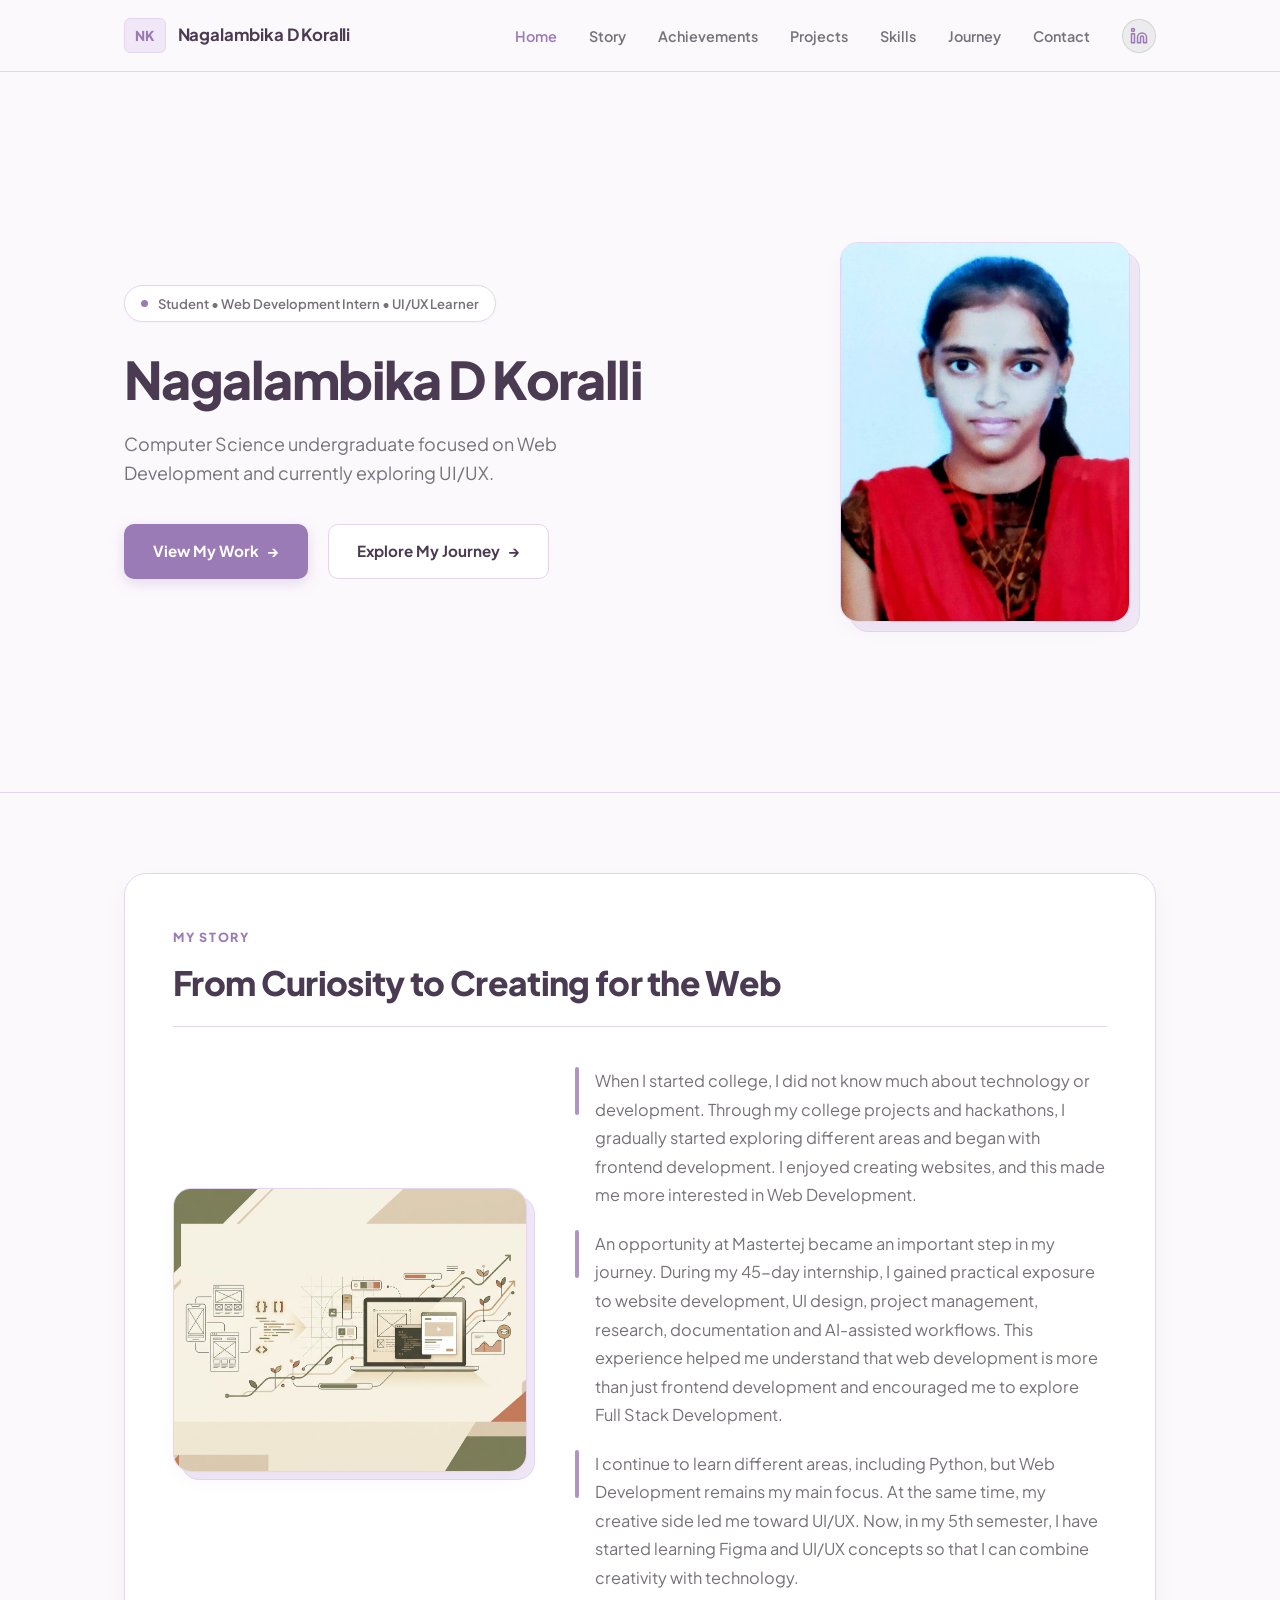
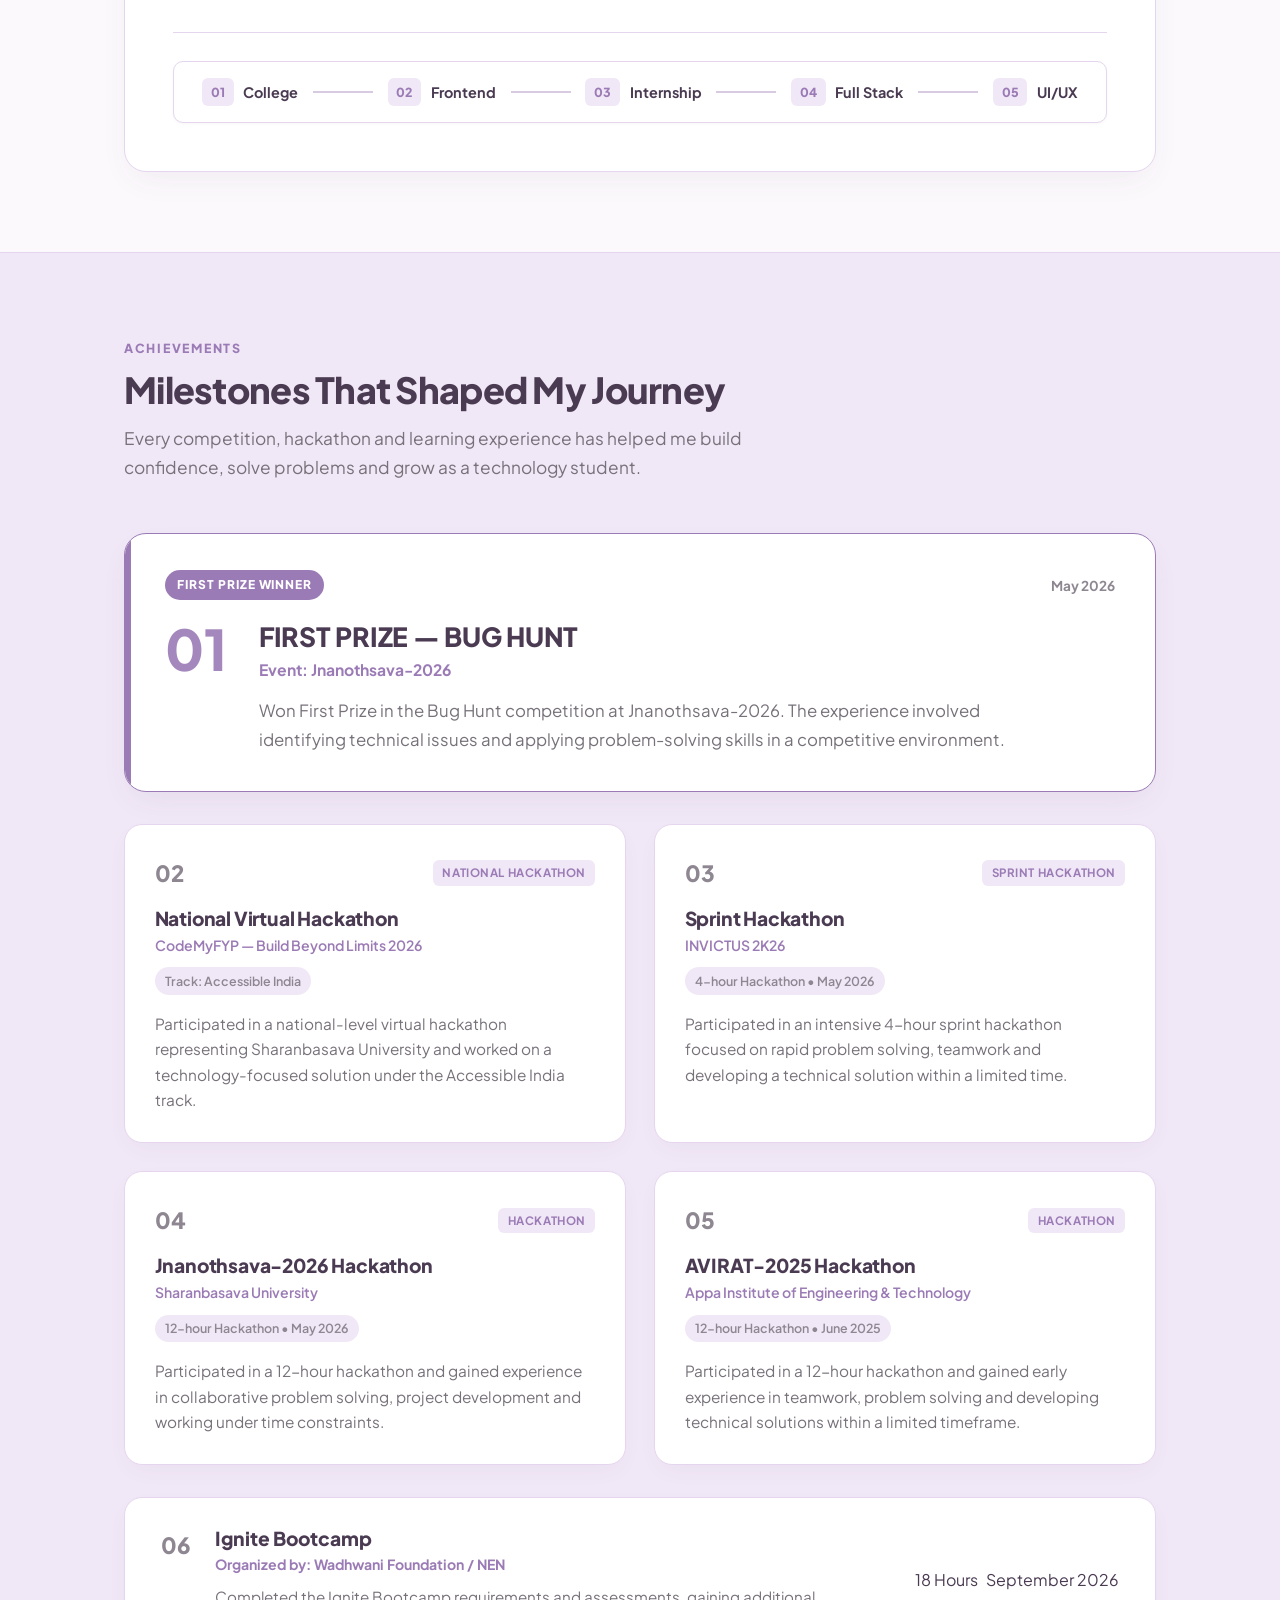
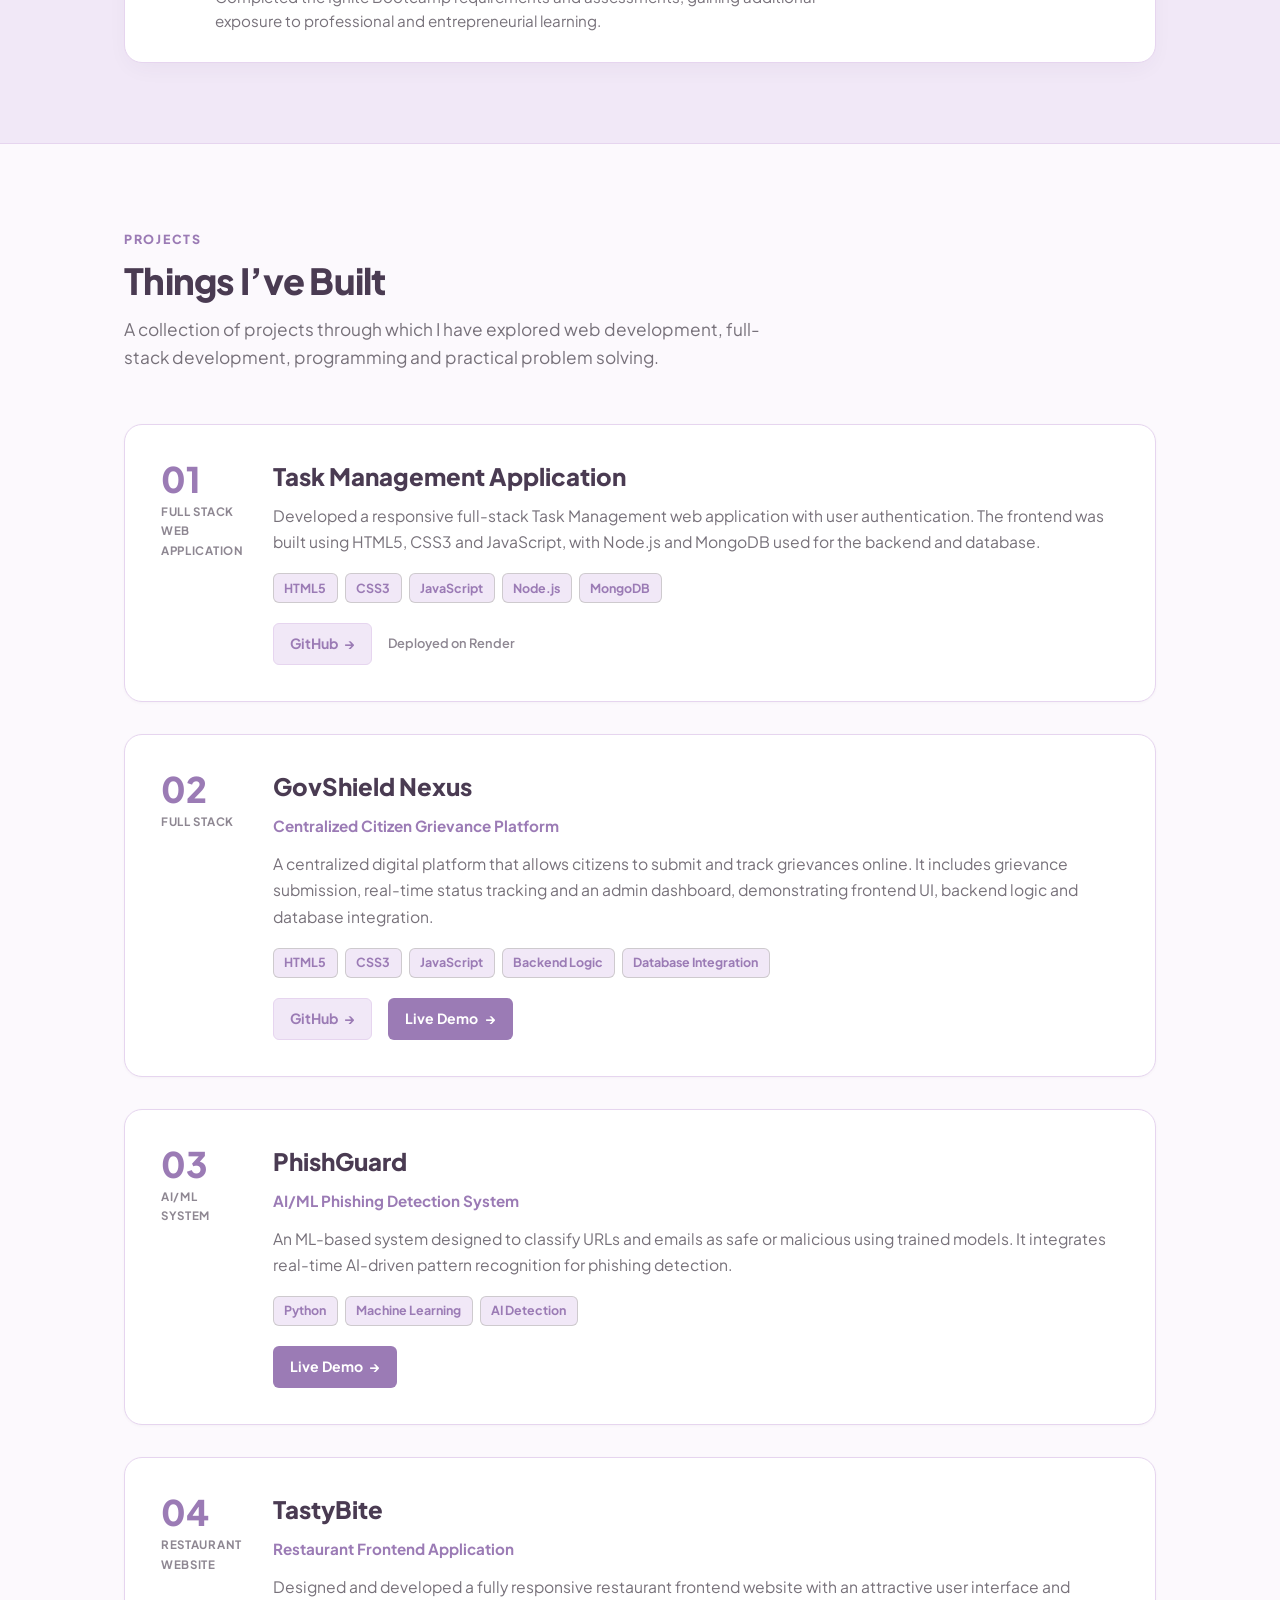
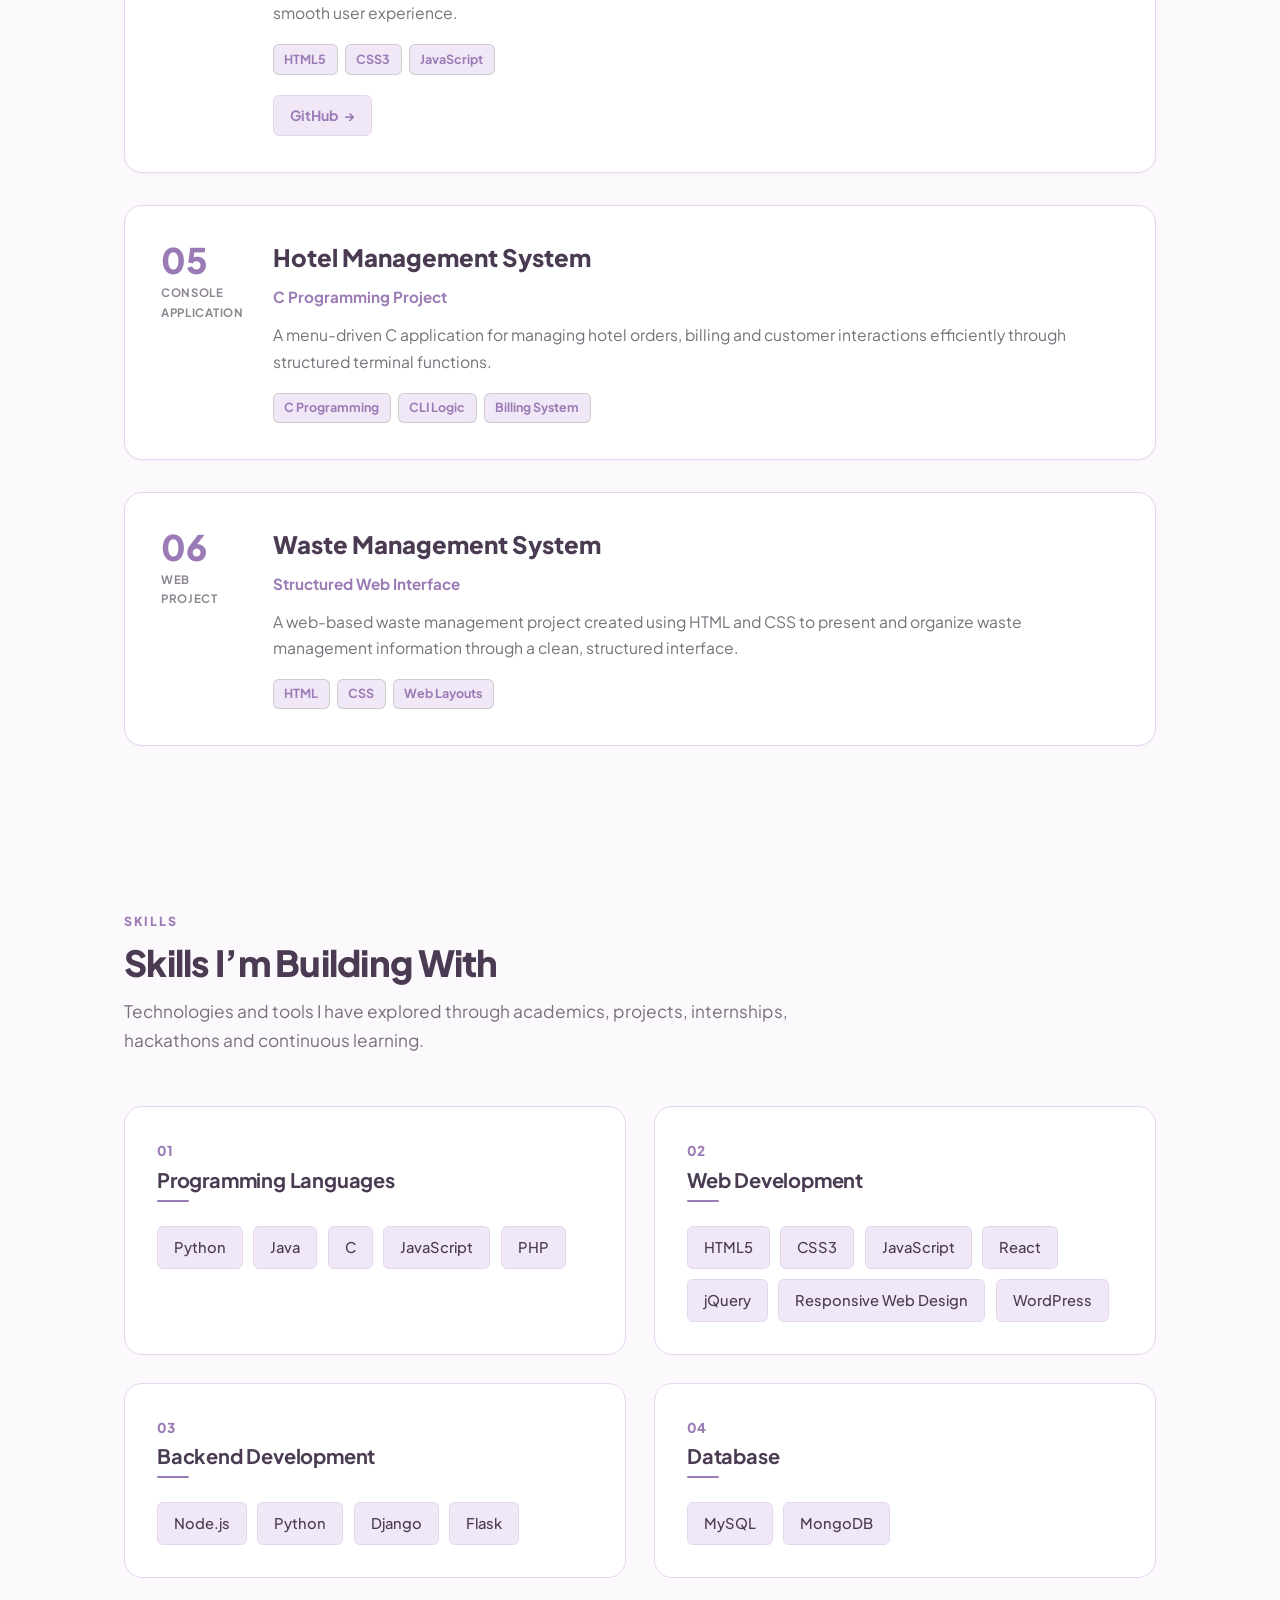
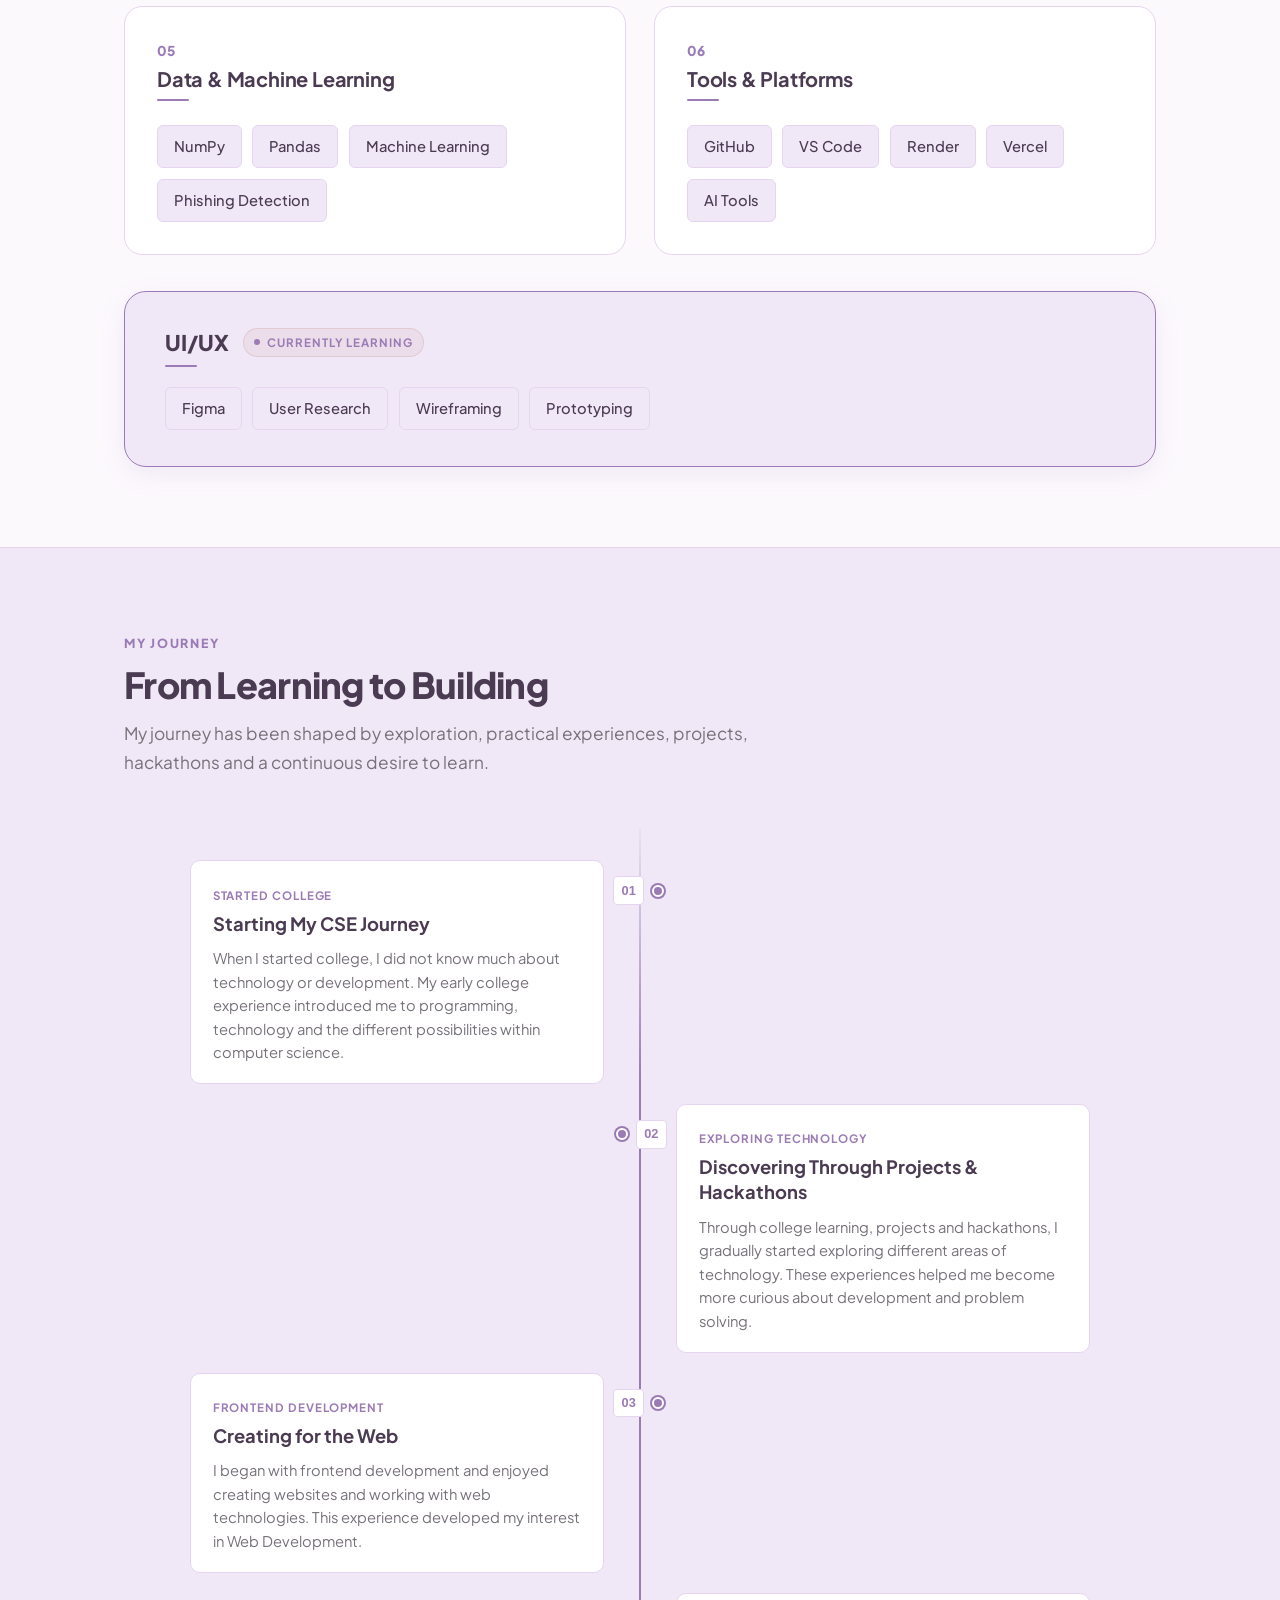
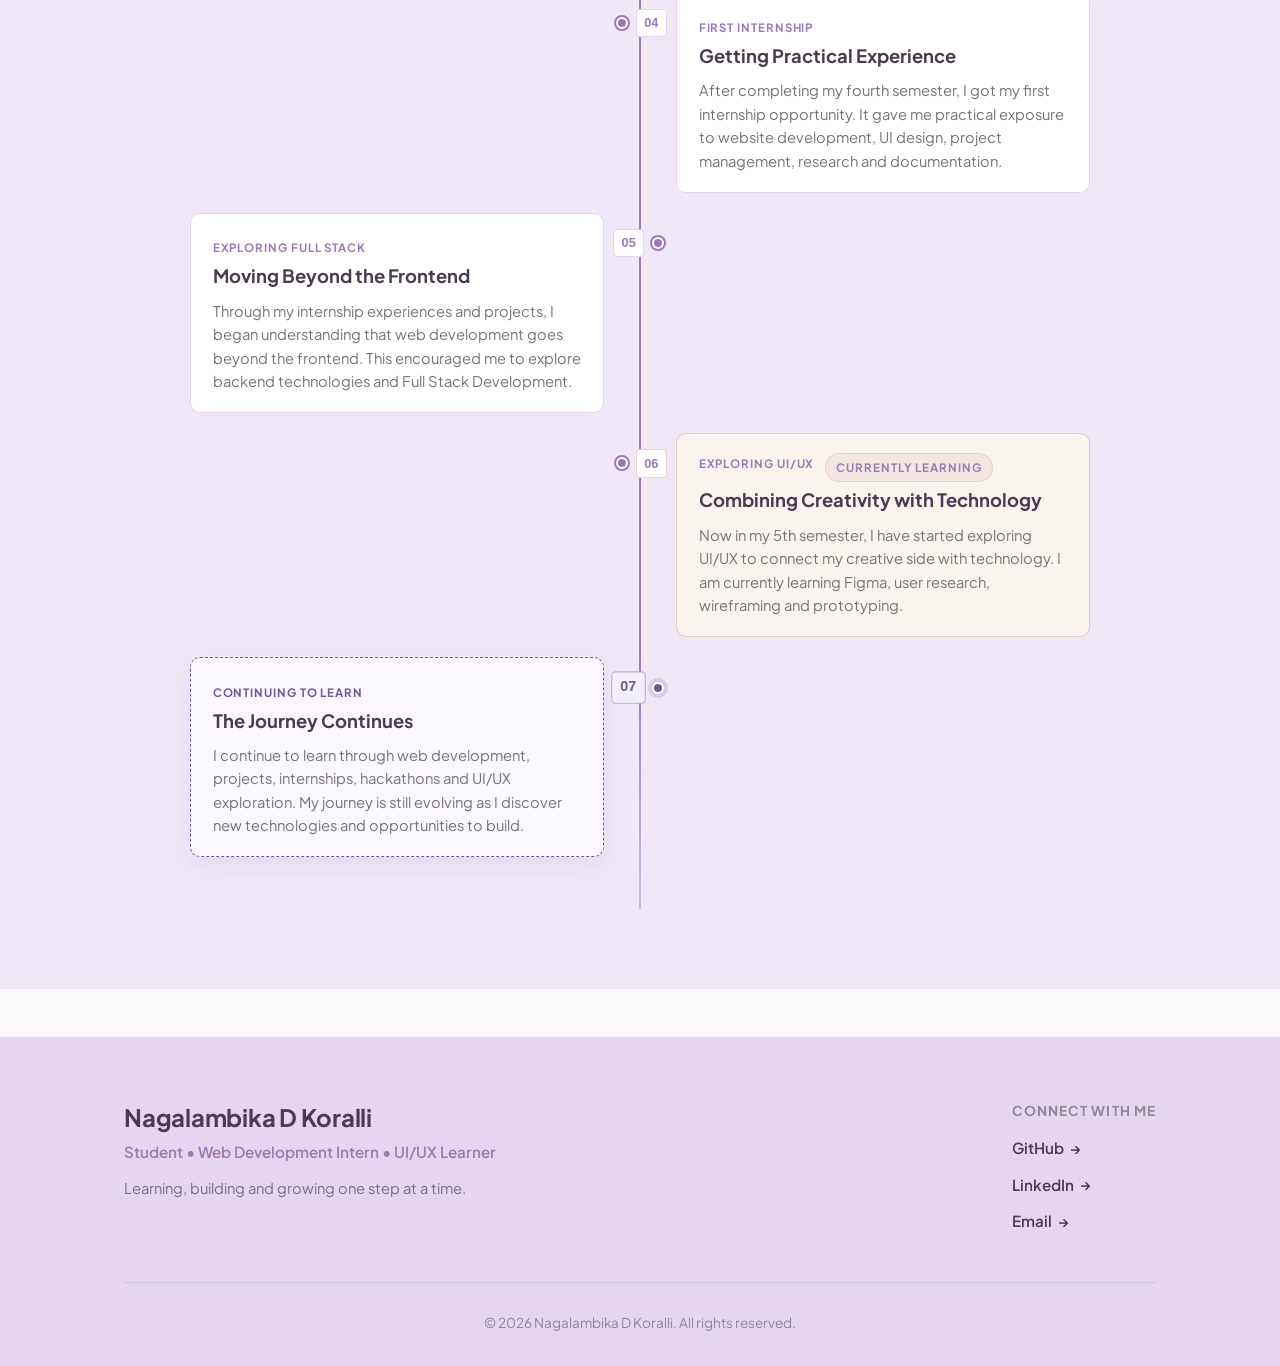
==== index.html @ f9904fb0 "Initial VEDA tribute page" ====
<!DOCTYPE html>
<html lang="en">
<head>
    <meta charset="UTF-8">
    <meta name="viewport" content="width=device-width, initial-scale=1.0">
    <meta name="description" content="Personal Tribute Page for Nagalambika D Koralli - VEDA Technology Web Development Internship Task 1.">
    <title>Tribute to Nagalambika D Koralli — VEDA Task 1</title>
    <!-- Google Fonts: Plus Jakarta Sans for clean modern typography -->
    <link rel="preconnect" href="https://fonts.googleapis.com">
    <link rel="preconnect" href="https://fonts.gstatic.com" crossorigin>
    <link href="https://fonts.googleapis.com/css2?family=Plus+Jakarta+Sans:wght@400;500;600;700;800&display=swap" rel="stylesheet">
    <link rel="stylesheet" href="styles.css">
</head>
<body>

    <!-- 1. HEADER & NAVIGATION -->
    <header class="navbar" id="top">
        <div class="container nav-container">
            <a href="#home" class="logo" aria-label="Home">
                <span class="logo-initials">NK</span>
                <span class="logo-name">Nagalambika D Koralli</span>
            </a>

            <button class="mobile-toggle" aria-label="Toggle Menu" id="menuToggle" aria-expanded="false">
                <span class="hamburger"></span>
            </button>

            <nav class="nav-menu" id="navMenu" aria-label="Main Navigation">
                <ul class="nav-list">
                    <li><a href="#home" class="nav-link active">Home</a></li>
                    <li><a href="#story" class="nav-link">Story</a></li>
                    <li><a href="#achievements" class="nav-link">Achievements</a></li>
                    <li><a href="#projects" class="nav-link">Projects</a></li>
                    <li><a href="#skills" class="nav-link">Skills</a></li>
                    <li><a href="#journey" class="nav-link">Journey</a></li>
                    <li><a href="#contact" class="nav-link">Contact</a></li>
                    <li class="nav-social-item">
                        <a href="https://www.linkedin.com/in/nagalambika-k-a283b039b/" target="_blank" rel="noopener noreferrer" class="nav-social-link" aria-label="LinkedIn Profile">
                            <svg class="linkedin-icon" width="18" height="18" viewBox="0 0 24 24" fill="none" stroke="currentColor" stroke-width="2" stroke-linecap="round" stroke-linejoin="round">
                                <path d="M16 8a6 6 0 0 1 6 6v7h-4v-7a2 2 0 0 0-2-2 2 2 0 0 0-2 2v7h-4v-7a6 6 0 0 1 6-6z"></path>
                                <rect x="2" y="9" width="4" height="12"></rect>
                                <circle cx="4" cy="4" r="2"></circle>
                            </svg>
                        </a>
                    </li>
                </ul>
            </nav>
        </div>
    </header>

    <main>
        <!-- 2. HOME / HERO SECTION -->
        <section id="home" class="hero-section">
            <div class="container hero-container">
                
                <!-- Left Side: Text Content -->
                <div class="hero-content">
                    <div class="profession-badge">
                        <span class="badge-dot"></span>
                        <span class="badge-text">Student • Web Development Intern • UI/UX Learner</span>
                    </div>

                    <h1 class="hero-name">Nagalambika D Koralli</h1>

                    <p class="hero-intro">
                        Computer Science undergraduate focused on Web Development and currently exploring UI/UX.
                    </p>

                    <div class="hero-cta-group">
                        <a href="#projects" class="btn btn-primary btn-green">
                            View My Work <span class="btn-arrow">→</span>
                        </a>
                        <a href="#story" class="btn btn-secondary">
                            Explore My Journey <span class="btn-arrow">→</span>
                        </a>
                    </div>
                </div>

                <!-- Right Side: Profile Photograph Presentation -->
                <figure class="hero-visual">
                    <div class="editorial-portrait-wrapper">
                        <div class="portrait-offset-card"></div>
                        <div class="portrait-container">
                            <img src="profile.jpg" alt="Nagalambika D Koralli Portrait" class="profile-img">
                        </div>
                    </div>
                </figure>

            </div>
        </section>

        <!-- 3. MY STORY SECTION (CONTAINED EDITORIAL PANEL COMPOSITION) -->
        <section id="story" class="story-section section-padding">
            <div class="container">
                <div class="story-panel-frame reveal-frame">
                    
                    <!-- Top Header -->
                    <header class="story-panel-header">
                        <span class="section-label">MY STORY</span>
                        <h2 class="story-main-heading">From Curiosity to Creating for the Web</h2>
                    </header>

                    <!-- Main Story Area -->
                    <div class="story-panel-body">
                        
                        <!-- Left Image Side (40%) -->
                        <figure class="story-illustration-column reveal-left">
                            <div class="illustration-decorative-offset"></div>
                            <div class="illustration-card-container">
                                <img src="story-illustration.jpg" alt="Conceptual illustration of tech growth and web development journey" class="story-panel-img">
                            </div>
                        </figure>

                        <!-- Right Story Text Side (60%) -->
                        <article class="story-text-column reveal-right">
                            
                            <!-- Paragraph 1 -->
                            <div class="story-paragraph-block paragraph-delay-1">
                                <div class="paragraph-accent-marker"></div>
                                <p class="story-paragraph">
                                    When I started college, I did not know much about technology or development. Through my college projects and hackathons, I gradually started exploring different areas and began with frontend development. I enjoyed creating websites, and this made me more interested in Web Development.
                                </p>
                            </div>

                            <!-- Paragraph 2 -->
                            <div class="story-paragraph-block paragraph-delay-2">
                                <div class="paragraph-accent-marker"></div>
                                <p class="story-paragraph">
                                    An opportunity at Mastertej became an important step in my journey. During my 45-day internship, I gained practical exposure to website development, UI design, project management, research, documentation and AI-assisted workflows. This experience helped me understand that web development is more than just frontend development and encouraged me to explore Full Stack Development.
                                </p>
                            </div>

                            <!-- Paragraph 3 -->
                            <div class="story-paragraph-block paragraph-delay-3">
                                <div class="paragraph-accent-marker"></div>
                                <p class="story-paragraph">
                                    I continue to learn different areas, including Python, but Web Development remains my main focus. At the same time, my creative side led me toward UI/UX. Now, in my 5th semester, I have started learning Figma and UI/UX concepts so that I can combine creativity with technology.
                                </p>
                            </div>

                        </article>
                    </div>

                    <!-- Bottom Journey Strip -->
                    <footer class="story-panel-footer reveal-strip">
                        <div class="journey-strip-container">
                            <div class="journey-step">
                                <span class="step-code">01</span>
                                <span class="step-title">College</span>
                            </div>
                            <span class="journey-connector"></span>
                            <div class="journey-step">
                                <span class="step-code">02</span>
                                <span class="step-title">Frontend</span>
                            </div>
                            <span class="journey-connector"></span>
                            <div class="journey-step">
                                <span class="step-code">03</span>
                                <span class="step-title">Internship</span>
                            </div>
                            <span class="journey-connector"></span>
                            <div class="journey-step">
                                <span class="step-code">04</span>
                                <span class="step-title">Full Stack</span>
                            </div>
                            <span class="journey-connector"></span>
                            <div class="journey-step">
                                <span class="step-code">05</span>
                                <span class="step-title">UI/UX</span>
                            </div>
                        </div>
                    </footer>

                </div>
            </div>
        </section>

        <!-- 4. ACHIEVEMENTS & EXPERIENCES SECTION (MIXED EDITORIAL SHOWCASE) -->
        <section id="achievements" class="achievements-section section-padding">
            <div class="container">
                <header class="section-header">
                    <span class="section-label">ACHIEVEMENTS</span>
                    <h2 class="section-title">Milestones That Shaped My Journey</h2>
                    <p class="section-intro">
                        Every competition, hackathon and learning experience has helped me build confidence, solve problems and grow as a technology student.
                    </p>
                </header>

                <div class="achievements-showcase-grid">
                    
                    <!-- 01. FEATURED ACHIEVEMENT (HERO CARD AT TOP) -->
                    <article class="featured-achievement-card reveal-achievement">
                        <div class="featured-badge-bar">
                            <span class="badge-terracotta">FIRST PRIZE WINNER</span>
                            <span class="featured-date">May 2026</span>
                        </div>
                        <div class="featured-body">
                            <span class="featured-number">01</span>
                            <div class="featured-info">
                                <h3 class="featured-title">FIRST PRIZE — BUG HUNT</h3>
                                <p class="featured-event">Event: Jnanothsava-2026</p>
                                <p class="featured-desc">
                                    Won First Prize in the Bug Hunt competition at Jnanothsava-2026. The experience involved identifying technical issues and applying problem-solving skills in a competitive environment.
                                </p>
                            </div>
                        </div>
                    </article>

                    <!-- TWO-COLUMN GRID FOR OTHER HACKATHONS & COMPETITIONS -->
                    <div class="achievements-sub-grid">
                        
                        <!-- 02. National Virtual Hackathon -->
                        <article class="sub-achievement-card reveal-left delay-1">
                            <div class="sub-card-header">
                                <span class="sub-number">02</span>
                                <span class="category-tag">National Hackathon</span>
                            </div>
                            <h4 class="sub-title">National Virtual Hackathon</h4>
                            <p class="sub-event">CodeMyFYP — Build Beyond Limits 2026</p>
                            <span class="sub-meta-pill">Track: Accessible India</span>
                            <p class="sub-desc">
                                Participated in a national-level virtual hackathon representing Sharanbasava University and worked on a technology-focused solution under the Accessible India track.
                            </p>
                        </article>

                        <!-- 03. Sprint Hackathon -->
                        <article class="sub-achievement-card reveal-right delay-2">
                            <div class="sub-card-header">
                                <span class="sub-number">03</span>
                                <span class="category-tag">Sprint Hackathon</span>
                            </div>
                            <h4 class="sub-title">Sprint Hackathon</h4>
                            <p class="sub-event">INVICTUS 2K26</p>
                            <span class="sub-meta-pill">4-hour Hackathon • May 2026</span>
                            <p class="sub-desc">
                                Participated in an intensive 4-hour sprint hackathon focused on rapid problem solving, teamwork and developing a technical solution within a limited time.
                            </p>
                        </article>

                        <!-- 04. Jnanothsava-2026 Hackathon -->
                        <article class="sub-achievement-card reveal-left delay-3">
                            <div class="sub-card-header">
                                <span class="sub-number">04</span>
                                <span class="category-tag">Hackathon</span>
                            </div>
                            <h4 class="sub-title">Jnanothsava-2026 Hackathon</h4>
                            <p class="sub-event">Sharanbasava University</p>
                            <span class="sub-meta-pill">12-hour Hackathon • May 2026</span>
                            <p class="sub-desc">
                                Participated in a 12-hour hackathon and gained experience in collaborative problem solving, project development and working under time constraints.
                            </p>
                        </article>

                        <!-- 05. AVIRAT-2025 Hackathon -->
                        <article class="sub-achievement-card reveal-right delay-4">
                            <div class="sub-card-header">
                                <span class="sub-number">05</span>
                                <span class="category-tag">Hackathon</span>
                            </div>
                            <h4 class="sub-title">AVIRAT-2025 Hackathon</h4>
                            <p class="sub-event">Appa Institute of Engineering & Technology</p>
                            <span class="sub-meta-pill">12-hour Hackathon • June 2025</span>
                            <p class="sub-desc">
                                Participated in a 12-hour hackathon and gained early experience in teamwork, problem solving and developing technical solutions within a limited timeframe.
                            </p>
                        </article>

                    </div>

                    <!-- 06. IGNITE BOOTCAMP (WIDE BOTTOM STRIP CARD) -->
                    <article class="wide-bootcamp-card reveal-achievement delay-5">
                        <div class="bootcamp-content">
                            <span class="sub-number">06</span>
                            <div class="bootcamp-text">
                                <h4 class="bootcamp-title">Ignite Bootcamp</h4>
                                <p class="bootcamp-org">Organized by: Wadhwani Foundation / NEN</p>
                                <p class="bootcamp-desc">
                                    Completed the Ignite Bootcamp requirements and assessments, gaining additional exposure to professional and entrepreneurial learning.
                                </p>
                            </div>
                        </div>
                        <div class="bootcamp-meta">
                            <span class="meta-tag green-tag">18 Hours</span>
                            <span class="meta-tag">September 2026</span>
                        </div>
                    </article>

                </div>

            </div>
        </section>

        <!-- 5. PROJECTS SECTION (INTERACTIVE EDITORIAL CASE-STUDY SHOWCASE) -->
        <section id="projects" class="projects-section section-padding">
            <div class="container">
                <header class="section-header">
                    <span class="section-label">PROJECTS</span>
                    <h2 class="section-title">Things I’ve Built</h2>
                    <p class="section-intro">
                        A collection of projects through which I have explored web development, full-stack development, programming and practical problem solving.
                    </p>
                </header>

                <div class="projects-alternating-layout">
                    
                    <!-- PROJECT 01: TASK MANAGEMENT APPLICATION (LEFT) -->
                    <article class="project-alt-row project-left reveal-left">
                        <div class="project-alt-meta">
                            <span class="project-alt-num">01</span>
                            <span class="project-alt-type">Full Stack Web Application</span>
                        </div>
                        <div class="project-alt-content">
                            <h3 class="project-alt-title">Task Management Application</h3>
                            <p class="project-alt-desc">
                                Developed a responsive full-stack Task Management web application with user authentication. The frontend was built using HTML5, CSS3 and JavaScript, with Node.js and MongoDB used for the backend and database.
                            </p>
                            <div class="project-alt-tech">
                                <span class="tech-pill">HTML5</span>
                                <span class="tech-pill">CSS3</span>
                                <span class="tech-pill">JavaScript</span>
                                <span class="tech-pill">Node.js</span>
                                <span class="tech-pill">MongoDB</span>
                            </div>
                            <div class="project-alt-links">
                                <a href="https://github.com/dharmarayank946/IssueFlow" target="_blank" rel="noopener noreferrer" class="btn-link-action">
                                    GitHub <span class="link-arrow">→</span>
                                </a>
                                <span class="deployment-badge">Deployed on Render</span>
                            </div>
                        </div>
                    </article>

                    <!-- PROJECT 02: GOVSHIELD NEXUS (RIGHT) -->
                    <article class="project-alt-row project-right reveal-right delay-1">
                        <div class="project-alt-meta">
                            <span class="project-alt-num">02</span>
                            <span class="project-alt-type">Full Stack</span>
                        </div>
                        <div class="project-alt-content">
                            <h3 class="project-alt-title">GovShield Nexus</h3>
                            <p class="project-alt-sub">Centralized Citizen Grievance Platform</p>
                            <p class="project-alt-desc">
                                A centralized digital platform that allows citizens to submit and track grievances online. It includes grievance submission, real-time status tracking and an admin dashboard, demonstrating frontend UI, backend logic and database integration.
                            </p>
                            <div class="project-alt-tech">
                                <span class="tech-pill">HTML5</span>
                                <span class="tech-pill">CSS3</span>
                                <span class="tech-pill">JavaScript</span>
                                <span class="tech-pill">Backend Logic</span>
                                <span class="tech-pill">Database Integration</span>
                            </div>
                            <div class="project-alt-links">
                                <a href="https://github.com/dharmarayank946/IssueFlow" target="_blank" rel="noopener noreferrer" class="btn-link-action">
                                    GitHub <span class="link-arrow">→</span>
                                </a>
                                <a href="https://gov-sahayak-seven.vercel.app" target="_blank" rel="noopener noreferrer" class="btn-link-action btn-link-live">
                                    Live Demo <span class="link-arrow">→</span>
                                </a>
                            </div>
                        </div>
                    </article>

                    <!-- PROJECT 03: PHISHGUARD (LEFT) -->
                    <article class="project-alt-row project-left reveal-left delay-2">
                        <div class="project-alt-meta">
                            <span class="project-alt-num">03</span>
                            <span class="project-alt-type">AI/ML System</span>
                        </div>
                        <div class="project-alt-content">
                            <h3 class="project-alt-title">PhishGuard</h3>
                            <p class="project-alt-sub">AI/ML Phishing Detection System</p>
                            <p class="project-alt-desc">
                                An ML-based system designed to classify URLs and emails as safe or malicious using trained models. It integrates real-time AI-driven pattern recognition for phishing detection.
                            </p>
                            <div class="project-alt-tech">
                                <span class="tech-pill">Python</span>
                                <span class="tech-pill">Machine Learning</span>
                                <span class="tech-pill">AI Detection</span>
                            </div>
                            <div class="project-alt-links">
                                <a href="https://phish-guard-brown.vercel.app" target="_blank" rel="noopener noreferrer" class="btn-link-action btn-link-live">
                                    Live Demo <span class="link-arrow">→</span>
                                </a>
                            </div>
                        </div>
                    </article>

                    <!-- PROJECT 04: TASTYBITE (RIGHT) -->
                    <article class="project-alt-row project-right reveal-right delay-3">
                        <div class="project-alt-meta">
                            <span class="project-alt-num">04</span>
                            <span class="project-alt-type">Restaurant Website</span>
                        </div>
                        <div class="project-alt-content">
                            <h3 class="project-alt-title">TastyBite</h3>
                            <p class="project-alt-sub">Restaurant Frontend Application</p>
                            <p class="project-alt-desc">
                                Designed and developed a fully responsive restaurant frontend website with an attractive user interface and smooth user experience.
                            </p>
                            <div class="project-alt-tech">
                                <span class="tech-pill">HTML5</span>
                                <span class="tech-pill">CSS3</span>
                                <span class="tech-pill">JavaScript</span>
                            </div>
                            <div class="project-alt-links">
                                <a href="https://github.com/dharmarayank946/JDP-Restaurant" target="_blank" rel="noopener noreferrer" class="btn-link-action">
                                    GitHub <span class="link-arrow">→</span>
                                </a>
                            </div>
                        </div>
                    </article>

                    <!-- PROJECT 05: HOTEL MANAGEMENT SYSTEM (LEFT) -->
                    <article class="project-alt-row project-left reveal-left delay-4">
                        <div class="project-alt-meta">
                            <span class="project-alt-num">05</span>
                            <span class="project-alt-type">Console Application</span>
                        </div>
                        <div class="project-alt-content">
                            <h3 class="project-alt-title">Hotel Management System</h3>
                            <p class="project-alt-sub">C Programming Project</p>
                            <p class="project-alt-desc">
                                A menu-driven C application for managing hotel orders, billing and customer interactions efficiently through structured terminal functions.
                            </p>
                            <div class="project-alt-tech">
                                <span class="tech-pill">C Programming</span>
                                <span class="tech-pill">CLI Logic</span>
                                <span class="tech-pill">Billing System</span>
                            </div>
                        </div>
                    </article>

                    <!-- PROJECT 06: WASTE MANAGEMENT SYSTEM (RIGHT) -->
                    <article class="project-alt-row project-right reveal-right delay-5">
                        <div class="project-alt-meta">
                            <span class="project-alt-num">06</span>
                            <span class="project-alt-type">Web Project</span>
                        </div>
                        <div class="project-alt-content">
                            <h3 class="project-alt-title">Waste Management System</h3>
                            <p class="project-alt-sub">Structured Web Interface</p>
                            <p class="project-alt-desc">
                                A web-based waste management project created using HTML and CSS to present and organize waste management information through a clean, structured interface.
                            </p>
                            <div class="project-alt-tech">
                                <span class="tech-pill">HTML</span>
                                <span class="tech-pill">CSS</span>
                                <span class="tech-pill">Web Layouts</span>
                            </div>
                        </div>
                    </article>

                </div>

            </div>
        </section>

        <!-- 6. SKILLS SECTION (EDITORIAL ASYMMETRIC COMPOSITION) -->
        <section id="skills" class="skills-section section-padding">
            <div class="container">
                <header class="section-header">
                    <span class="section-label">SKILLS</span>
                    <h2 class="section-title">Skills I’m Building With</h2>
                    <p class="section-intro">
                        Technologies and tools I have explored through academics, projects, internships, hackathons and continuous learning.
                    </p>
                </header>

                <div class="skills-editorial-composition">
                    
                    <!-- SKILLS ALTERNATING GRID FOR 01-06 -->
                    <div class="skills-alt-grid">
                        
                        <!-- 01. PROGRAMMING LANGUAGES (LEFT) -->
                        <article class="skill-alt-card skill-left reveal-left">
                            <div class="group-header">
                                <span class="skill-group-num">01</span>
                                <h3 class="group-title">Programming Languages</h3>
                                <div class="group-divider"></div>
                            </div>
                            <div class="skills-interactive-list">
                                <span class="skill-item-tag">Python</span>
                                <span class="skill-item-tag">Java</span>
                                <span class="skill-item-tag">C</span>
                                <span class="skill-item-tag">JavaScript</span>
                                <span class="skill-item-tag">PHP</span>
                            </div>
                        </article>

                        <!-- 02. WEB DEVELOPMENT (RIGHT) -->
                        <article class="skill-alt-card skill-right reveal-right delay-1">
                            <div class="group-header">
                                <span class="skill-group-num">02</span>
                                <h3 class="group-title">Web Development</h3>
                                <div class="group-divider"></div>
                            </div>
                            <div class="skills-interactive-list">
                                <span class="skill-item-tag">HTML5</span>
                                <span class="skill-item-tag">CSS3</span>
                                <span class="skill-item-tag">JavaScript</span>
                                <span class="skill-item-tag">React</span>
                                <span class="skill-item-tag">jQuery</span>
                                <span class="skill-item-tag">Responsive Web Design</span>
                                <span class="skill-item-tag">WordPress</span>
                            </div>
                        </article>

                        <!-- 03. BACKEND DEVELOPMENT (LEFT) -->
                        <article class="skill-alt-card skill-left reveal-left delay-2">
                            <div class="group-header">
                                <span class="skill-group-num">03</span>
                                <h3 class="group-title">Backend Development</h3>
                                <div class="group-divider"></div>
                            </div>
                            <div class="skills-interactive-list">
                                <span class="skill-item-tag">Node.js</span>
                                <span class="skill-item-tag">Python</span>
                                <span class="skill-item-tag">Django</span>
                                <span class="skill-item-tag">Flask</span>
                            </div>
                        </article>

                        <!-- 04. DATABASE (RIGHT) -->
                        <article class="skill-alt-card skill-right reveal-right delay-3">
                            <div class="group-header">
                                <span class="skill-group-num">04</span>
                                <h3 class="group-title">Database</h3>
                                <div class="group-divider"></div>
                            </div>
                            <div class="skills-interactive-list">
                                <span class="skill-item-tag">MySQL</span>
                                <span class="skill-item-tag">MongoDB</span>
                            </div>
                        </article>

                        <!-- 05. DATA & MACHINE LEARNING (LEFT) -->
                        <article class="skill-alt-card skill-left reveal-left delay-4">
                            <div class="group-header">
                                <span class="skill-group-num">05</span>
                                <h3 class="group-title">Data & Machine Learning</h3>
                                <div class="group-divider"></div>
                            </div>
                            <div class="skills-interactive-list">
                                <span class="skill-item-tag">NumPy</span>
                                <span class="skill-item-tag">Pandas</span>
                                <span class="skill-item-tag">Machine Learning</span>
                                <span class="skill-item-tag">Phishing Detection</span>
                            </div>
                        </article>

                        <!-- 06. TOOLS & PLATFORMS (RIGHT) -->
                        <article class="skill-alt-card skill-right reveal-right delay-5">
                            <div class="group-header">
                                <span class="skill-group-num">06</span>
                                <h3 class="group-title">Tools & Platforms</h3>
                                <div class="group-divider"></div>
                            </div>
                            <div class="skills-interactive-list">
                                <span class="skill-item-tag">GitHub</span>
                                <span class="skill-item-tag">VS Code</span>
                                <span class="skill-item-tag">Render</span>
                                <span class="skill-item-tag">Vercel</span>
                                <span class="skill-item-tag">AI Tools</span>
                            </div>
                        </article>

                    </div>

                    <!-- 07. UI/UX — CURRENTLY LEARNING (DISTINCT FULL-WIDTH RECTANGULAR HIGHLIGHT SECTION) -->
                    <article class="uiux-learning-section reveal-frame delay-5">
                        <div class="uiux-header-row">
                            <div class="title-learning-badge-wrap">
                                <h3 class="uiux-section-title">UI/UX</h3>
                                <span class="currently-learning-badge">
                                    <span class="badge-pulse-dot"></span>
                                    CURRENTLY LEARNING
                                </span>
                            </div>
                            <div class="group-divider terracotta-divider"></div>
                        </div>
                        <div class="skills-interactive-list uiux-pills-wrap">
                            <span class="skill-item-tag terracotta-pill">Figma</span>
                            <span class="skill-item-tag terracotta-pill">User Research</span>
                            <span class="skill-item-tag terracotta-pill">Wireframing</span>
                            <span class="skill-item-tag terracotta-pill">Prototyping</span>
                        </div>
                    </article>

                </div>

            </div>
        </section>

        <!-- 7. MY JOURNEY SECTION (STORYTELLING TIMELINE) -->
        <section id="journey" class="journey-section section-padding">
            <div class="container">
                <header class="section-header">
                    <span class="section-label">MY JOURNEY</span>
                    <h2 class="section-title">From Learning to Building</h2>
                    <p class="section-intro">
                        My journey has been shaped by exploration, practical experiences, projects, hackathons and a continuous desire to learn.
                    </p>
                </header>

                <div class="journey-timeline-wrapper">
                    <!-- Central connecting vertical line -->
                    <div class="timeline-central-line"></div>

                    <!-- 01 — STARTED COLLEGE -->
                    <div class="timeline-node reveal-achievement">
                        <div class="node-marker">
                            <span class="node-number">01</span>
                            <div class="node-dot"></div>
                        </div>
                        <article class="timeline-content-card">
                            <span class="stage-label">STARTED COLLEGE</span>
                            <h3 class="stage-title">Starting My CSE Journey</h3>
                            <p class="stage-description">
                                When I started college, I did not know much about technology or development. My early college experience introduced me to programming, technology and the different possibilities within computer science.
                            </p>
                        </article>
                    </div>

                    <!-- 02 — EXPLORING TECHNOLOGY -->
                    <div class="timeline-node node-right reveal-achievement delay-1">
                        <div class="node-marker">
                            <span class="node-number">02</span>
                            <div class="node-dot"></div>
                        </div>
                        <article class="timeline-content-card">
                            <span class="stage-label">EXPLORING TECHNOLOGY</span>
                            <h3 class="stage-title">Discovering Through Projects & Hackathons</h3>
                            <p class="stage-description">
                                Through college learning, projects and hackathons, I gradually started exploring different areas of technology. These experiences helped me become more curious about development and problem solving.
                            </p>
                        </article>
                    </div>

                    <!-- 03 — FRONTEND DEVELOPMENT -->
                    <div class="timeline-node reveal-achievement delay-2">
                        <div class="node-marker">
                            <span class="node-number">03</span>
                            <div class="node-dot"></div>
                        </div>
                        <article class="timeline-content-card">
                            <span class="stage-label">FRONTEND DEVELOPMENT</span>
                            <h3 class="stage-title">Creating for the Web</h3>
                            <p class="stage-description">
                                I began with frontend development and enjoyed creating websites and working with web technologies. This experience developed my interest in Web Development.
                            </p>
                        </article>
                    </div>

                    <!-- 04 — FIRST INTERNSHIP -->
                    <div class="timeline-node node-right reveal-achievement delay-3">
                        <div class="node-marker">
                            <span class="node-number">04</span>
                            <div class="node-dot"></div>
                        </div>
                        <article class="timeline-content-card">
                            <span class="stage-label">FIRST INTERNSHIP</span>
                            <h3 class="stage-title">Getting Practical Experience</h3>
                            <p class="stage-description">
                                After completing my fourth semester, I got my first internship opportunity. It gave me practical exposure to website development, UI design, project management, research and documentation.
                            </p>
                        </article>
                    </div>

                    <!-- 05 — EXPLORING FULL STACK -->
                    <div class="timeline-node reveal-achievement delay-4">
                        <div class="node-marker">
                            <span class="node-number">05</span>
                            <div class="node-dot"></div>
                        </div>
                        <article class="timeline-content-card">
                            <span class="stage-label">EXPLORING FULL STACK</span>
                            <h3 class="stage-title">Moving Beyond the Frontend</h3>
                            <p class="stage-description">
                                Through my internship experiences and projects, I began understanding that web development goes beyond the frontend. This encouraged me to explore backend technologies and Full Stack Development.
                            </p>
                        </article>
                    </div>

                    <!-- 06 — EXPLORING UI/UX -->
                    <div class="timeline-node node-right learning-node reveal-achievement delay-5">
                        <div class="node-marker">
                            <span class="node-number terracotta-text">06</span>
                            <div class="node-dot terracotta-dot"></div>
                        </div>
                        <article class="timeline-content-card terracotta-highlight-card">
                            <div class="label-badge-group">
                                <span class="stage-label terracotta-label">EXPLORING UI/UX</span>
                                <span class="currently-learning-badge">CURRENTLY LEARNING</span>
                            </div>
                            <h3 class="stage-title">Combining Creativity with Technology</h3>
                            <p class="stage-description">
                                Now in my 5th semester, I have started exploring UI/UX to connect my creative side with technology. I am currently learning Figma, user research, wireframing and prototyping.
                            </p>
                        </article>
                    </div>

                    <!-- 07 — CONTINUING TO LEARN -->
                    <div class="timeline-node reveal-achievement delay-5">
                        <div class="node-marker">
                            <span class="node-number">07</span>
                            <div class="node-dot pulse-dot"></div>
                        </div>
                        <article class="timeline-content-card final-stage-card">
                            <span class="stage-label">CONTINUING TO LEARN</span>
                            <h3 class="stage-title">The Journey Continues</h3>
                            <p class="stage-description">
                                I continue to learn through web development, projects, internships, hackathons and UI/UX exploration. My journey is still evolving as I discover new technologies and opportunities to build.
                            </p>
                        </article>
                    </div>

                </div>

            </div>
        </section>
    </main>

    <!-- WEBSITE FOOTER & CONTACT -->
    <footer class="site-footer" id="contact">
        <div class="container footer-container">
            <div class="footer-top">
                <div class="footer-brand">
                    <h3 class="footer-name">Nagalambika D Koralli</h3>
                    <p class="footer-role">Student • Web Development Intern • UI/UX Learner</p>
                    <p class="footer-closing">Learning, building and growing one step at a time.</p>
                </div>
                <div class="footer-links-group">
                    <h4 class="footer-links-heading">Connect With Me</h4>
                    <div class="footer-social-links">
                        <a href="https://github.com/dharmarayank946" target="_blank" rel="noopener noreferrer" class="footer-social-link">
                            GitHub <span class="link-arrow">→</span>
                        </a>
                        <a href="https://www.linkedin.com/in/nagalambika-k-a283b039b/" target="_blank" rel="noopener noreferrer" class="footer-social-link">
                            LinkedIn <span class="link-arrow">→</span>
                        </a>
                        <a href="mailto:dharmarayank@gmail.com" class="footer-social-link">
                            Email <span class="link-arrow">→</span>
                        </a>
                    </div>
                </div>
            </div>
            <div class="footer-bottom">
                <p class="footer-copyright">© 2026 Nagalambika D Koralli. All rights reserved.</p>
            </div>
        </div>
    </footer>

    <script src="script.js"></script>
</body>
</html>
---- styles.css ----
/* ==========================================
   Nagalambika D Koralli — VEDA Task 1 Tribute Page
   Design Theme: Warm Ivory + Olive + Charcoal + Terracotta
   - Background: #F7F3EA (Warm Ivory)
   - Main Text: #252525 (Deep Charcoal)
   - Primary Accent: #657153 (Muted Olive Green)
   - Secondary BG: #EFE9DD (Soft Beige)
   - Secondary Accent: #B56F55 (Muted Terracotta)
   - Soft Border: #D8D1C4
   - Card Surface: #FFFFFF
   ========================================== */

:root {
    /* Palette Variables: Soft Lavender Editorial Theme */
    --bg-main: #FCF9FD;           /* Main Background: Light Lavender Off-White */
    --bg-surface: #FFFFFF;        /* Surface White */
    --bg-subtle: #F1E8F7;         /* Light Lavender Secondary Background */
    --bg-accent: #E6D5EF;         /* Soft Lilac Accent Background */
    --bg-glass: rgba(252, 249, 253, 0.96);

    --text-primary: #4A3B52;      /* Deep Plum Main Headings & Primary Text */
    --text-secondary: #77717A;    /* Soft Gray Body Text */
    --text-muted: #8E8792;        /* Muted Text */

    --accent-olive: #9B7BB5;      /* Primary Accent: Muted Purple */
    --accent-olive-hover: #4A3B52;/* Hover Accent: Deep Plum */
    --accent-olive-light: #F1E8F7;/* Light Lavender Highlight */

    --accent-terracotta: #9B7BB5; /* Secondary Accent: Muted Purple */
    --border-color: #E6D5EF;      /* Soft Lilac Neutral Border */
    --border-focus: #9B7BB5;

    /* Subtle Lavender Shadows & Radii */
    --shadow-sm: 0 1px 3px rgba(74, 59, 82, 0.04);
    --shadow-card: 0 8px 24px -6px rgba(74, 59, 82, 0.06);
    --shadow-panel: 0 12px 32px -8px rgba(74, 59, 82, 0.08);
    --shadow-btn: 0 4px 14px rgba(155, 123, 181, 0.25);

    --radius-sm: 6px;
    --radius-md: 10px;
    --radius-lg: 18px;
    --radius-xl: 22px;
    --radius-full: 9999px;

    /* Clean Modern Sans-Serif Typography */
    --font-heading: 'Plus Jakarta Sans', -apple-system, sans-serif;
    --font-body: 'Plus Jakarta Sans', -apple-system, sans-serif;

    --container-max-width: 1080px;
    --nav-height: 72px;

    /* Subtle Transitions */
    --transition-fast: 0.2s cubic-bezier(0.16, 1, 0.3, 1);
    --transition-normal: 0.35s cubic-bezier(0.16, 1, 0.3, 1);
}

/* Reset & Globals */
*, *::before, *::after {
    box-sizing: border-box;
    margin: 0;
    padding: 0;
}

html {
    scroll-behavior: smooth;
    font-size: 16px;
}

body {
    background-color: var(--bg-main);
    color: var(--text-primary);
    font-family: var(--font-body);
    line-height: 1.7;
    -webkit-font-smoothing: antialiased;
}

h1, h2, h3, h4, h5, h6 {
    font-family: var(--font-heading);
    color: var(--text-primary);
    line-height: 1.25;
}

a {
    color: inherit;
    text-decoration: none;
}

ul {
    list-style: none;
}

/* Layout Container */
.container {
    width: 100%;
    max-width: var(--container-max-width);
    margin-left: auto;
    margin-right: auto;
    padding-left: 1.5rem;
    padding-right: 1.5rem;
}

.section-padding {
    padding-top: 5rem;
    padding-bottom: 5rem;
}

/* Section Header Component */
.section-header {
    margin-bottom: 3.25rem;
}

.section-label {
    display: inline-block;
    font-family: var(--font-heading);
    font-size: 0.78rem;
    font-weight: 800;
    letter-spacing: 0.14em;
    text-transform: uppercase;
    color: var(--accent-olive);
    margin-bottom: 0.5rem;
}

.section-title {
    font-size: 2.25rem;
    font-weight: 800;
    letter-spacing: -0.02em;
    color: var(--text-primary);
    margin-bottom: 0.75rem;
}

.section-intro {
    font-size: 1.08rem;
    color: var(--text-secondary);
    max-width: 680px;
    line-height: 1.65;
}

/* ==========================================
   1. NAVIGATION BAR
   ========================================== */
.navbar {
    position: sticky;
    top: 0;
    z-index: 1000;
    height: var(--nav-height);
    background-color: var(--bg-glass);
    backdrop-filter: blur(12px);
    -webkit-backdrop-filter: blur(12px);
    border-bottom: 1px solid var(--border-color);
}

.nav-container {
    display: flex;
    align-items: center;
    justify-content: space-between;
    height: 100%;
}

.logo {
    display: flex;
    align-items: center;
    gap: 0.75rem;
}

.logo-initials {
    font-family: var(--font-heading);
    font-weight: 800;
    font-size: 0.85rem;
    color: var(--accent-olive);
    background-color: var(--bg-subtle);
    border: 1px solid var(--border-color);
    padding: 0.3rem 0.6rem;
    border-radius: var(--radius-sm);
    letter-spacing: 0.05em;
}

.logo-name {
    font-family: var(--font-heading);
    font-weight: 700;
    font-size: 1.05rem;
    color: var(--text-primary);
    letter-spacing: -0.01em;
}

.nav-menu {
    display: flex;
    align-items: center;
}

.nav-list {
    display: flex;
    align-items: center;
    gap: 2rem;
}

.nav-link {
    font-family: var(--font-heading);
    font-size: 0.9rem;
    font-weight: 600;
    color: var(--text-secondary);
    transition: color var(--transition-fast);
}

.nav-link:hover,
.nav-link.active {
    color: var(--accent-olive);
}

.nav-social-item {
    display: flex;
    align-items: center;
}

.nav-social-link {
    display: inline-flex;
    align-items: center;
    justify-content: center;
    width: 34px;
    height: 34px;
    border-radius: 50%;
    background-color: rgba(104, 121, 98, 0.1);
    color: var(--accent-olive);
    border: 1px solid rgba(104, 121, 98, 0.2);
    transition: background-color var(--transition-fast), color var(--transition-fast), transform var(--transition-fast);
}

.nav-social-link:hover {
    background-color: var(--accent-olive);
    color: #FFFFFF;
    transform: translateY(-2px);
}

/* Mobile Toggle Hamburger */
.mobile-toggle {
    display: none;
    background: transparent;
    border: none;
    cursor: pointer;
    padding: 0.5rem;
}

.hamburger {
    display: block;
    width: 22px;
    height: 2px;
    background-color: var(--text-primary);
    position: relative;
    transition: background-color var(--transition-fast);
}

.hamburger::before,
.hamburger::after {
    content: '';
    position: absolute;
    width: 22px;
    height: 2px;
    background-color: var(--text-primary);
    transition: transform var(--transition-fast);
}

.hamburger::before { top: -6px; }
.hamburger::after { top: 6px; }

/* ==========================================
   2. HERO / HOME SECTION
   ========================================== */
.hero-section {
    padding-top: 4.5rem;
    padding-bottom: 4.5rem;
    display: flex;
    align-items: center;
    min-height: calc(88vh - var(--nav-height));
}

.hero-container {
    display: grid;
    grid-template-columns: 1.3fr 0.7fr;
    gap: 3.5rem;
    align-items: center;
}

.profession-badge {
    display: inline-flex;
    align-items: center;
    gap: 0.6rem;
    background-color: var(--bg-surface);
    border: 1px solid var(--border-color);
    padding: 0.4rem 1rem;
    border-radius: var(--radius-full);
    font-family: var(--font-heading);
    font-size: 0.82rem;
    font-weight: 600;
    color: var(--text-secondary);
    margin-bottom: 1.75rem;
    box-shadow: var(--shadow-sm);
}

.badge-dot {
    width: 7px;
    height: 7px;
    background-color: var(--accent-olive);
    border-radius: 50%;
}

.hero-name {
    font-size: 3.25rem;
    font-weight: 800;
    letter-spacing: -0.03em;
    line-height: 1.12;
    color: var(--text-primary);
    margin-bottom: 1.25rem;
}

.hero-intro {
    font-size: 1.12rem;
    color: var(--text-secondary);
    line-height: 1.65;
    margin-bottom: 2.25rem;
    max-width: 520px;
}

.hero-cta-group {
    display: flex;
    align-items: center;
    gap: 1.25rem;
}

.btn {
    display: inline-flex;
    align-items: center;
    gap: 0.5rem;
    padding: 0.85rem 1.75rem;
    font-family: var(--font-heading);
    font-weight: 700;
    font-size: 0.95rem;
    border-radius: var(--radius-md);
    transition: all var(--transition-fast);
    cursor: pointer;
}

.btn-arrow {
    transition: transform var(--transition-fast);
}

.btn-green {
    background-color: var(--accent-olive);
    color: #FFFFFF;
    box-shadow: var(--shadow-btn);
    border: 1px solid transparent;
}

.btn-green:hover {
    background-color: var(--accent-olive-hover);
    transform: translateY(-2px);
    box-shadow: 0 6px 16px rgba(101, 113, 83, 0.3);
}

.btn-green:hover .btn-arrow {
    transform: translateX(4px);
}

.btn-secondary {
    background-color: var(--bg-surface);
    color: var(--text-primary);
    border: 1px solid var(--border-color);
}

.btn-secondary:hover {
    border-color: var(--accent-olive);
    color: var(--accent-olive);
    transform: translateY(-2px);
}

.btn-secondary:hover .btn-arrow {
    transform: translateX(4px);
}

.hero-visual {
    display: flex;
    justify-content: center;
}

.editorial-portrait-wrapper {
    position: relative;
    width: 290px;
}

.portrait-offset-card {
    position: absolute;
    top: 10px;
    left: 10px;
    right: -10px;
    bottom: -10px;
    background-color: var(--bg-subtle);
    border: 1px solid var(--border-color);
    border-radius: var(--radius-lg);
    z-index: 1;
}

.portrait-container {
    position: relative;
    z-index: 2;
    width: 100%;
    height: 380px;
    border-radius: var(--radius-lg);
    overflow: hidden;
    background-color: var(--bg-surface);
    border: 1px solid var(--border-color);
    box-shadow: var(--shadow-card);
}

.profile-img {
    width: 100%;
    height: 100%;
    object-fit: cover;
    object-position: center top;
    display: block;
}

/* ==========================================
   3. MY STORY SECTION
   ========================================== */
.story-section {
    border-top: 1px solid var(--border-color);
    background-color: var(--bg-main);
}

.story-panel-frame {
    background-color: #FFFFFF;
    border: 1px solid var(--border-color);
    border-radius: var(--radius-xl);
    padding: 3rem;
    box-shadow: var(--shadow-panel);
    display: flex;
    flex-direction: column;
    gap: 2.5rem;
}

.story-panel-header {
    border-bottom: 1px solid var(--border-color);
    padding-bottom: 1.5rem;
}

.story-main-heading {
    font-size: 2.1rem;
    font-weight: 800;
    letter-spacing: -0.02em;
    line-height: 1.2;
    color: var(--text-primary);
    margin-top: 0.35rem;
}

.story-panel-body {
    display: grid;
    grid-template-columns: 0.4fr 0.6fr;
    gap: 3rem;
    align-items: center;
}

.story-illustration-column {
    position: relative;
    width: 100%;
    display: flex;
    align-items: center;
}

.illustration-decorative-offset {
    position: absolute;
    top: 8px;
    left: 8px;
    right: -8px;
    bottom: -8px;
    background-color: #F1E8F7;
    border: 1px solid var(--border-color);
    border-radius: var(--radius-lg);
    z-index: 1;
}

.illustration-card-container {
    position: relative;
    z-index: 2;
    width: 100%;
    aspect-ratio: 4 / 3.2;
    border-radius: var(--radius-lg);
    overflow: hidden;
    background-color: var(--bg-surface);
    border: 1px solid var(--border-color);
    box-shadow: var(--shadow-card);
}

.story-panel-img {
    width: 100%;
    height: 100%;
    object-fit: cover;
    display: block;
}

.story-text-column {
    display: flex;
    flex-direction: column;
    gap: 1.25rem;
}

.story-paragraph-block {
    display: flex;
    align-items: flex-start;
    gap: 1rem;
}

.paragraph-accent-marker {
    width: 4px;
    height: 100%;
    min-height: 48px;
    background-color: var(--accent-olive);
    border-radius: var(--radius-full);
    flex-shrink: 0;
    opacity: 0.8;
}

.story-paragraph {
    font-size: 1.02rem;
    color: var(--text-secondary);
    line-height: 1.75;
}

.story-panel-footer {
    border-top: 1px solid var(--border-color);
    padding-top: 1.75rem;
}

.journey-strip-container {
    display: flex;
    align-items: center;
    justify-content: space-between;
    background-color: var(--bg-surface);
    border: 1px solid var(--border-color);
    border-radius: var(--radius-md);
    padding: 1rem 1.75rem;
    box-shadow: var(--shadow-sm);
}

.journey-step {
    display: flex;
    align-items: center;
    gap: 0.6rem;
}

.step-code {
    font-family: var(--font-heading);
    font-size: 0.78rem;
    font-weight: 800;
    color: var(--accent-terracotta);
    background-color: var(--bg-subtle);
    padding: 0.2rem 0.55rem;
    border-radius: var(--radius-sm);
}

.step-title {
    font-family: var(--font-heading);
    font-size: 0.9rem;
    font-weight: 700;
    color: var(--text-primary);
}

.journey-connector {
    height: 2px;
    flex-grow: 1;
    max-width: 60px;
    background-color: var(--accent-olive);
    opacity: 0.4;
}

/* ==========================================
   4. ACHIEVEMENTS SECTION
   ========================================== */
.achievements-section {
    border-top: 1px solid var(--border-color);
    background-color: #F1E8F7;
}

.achievements-showcase-grid {
    display: flex;
    flex-direction: column;
    gap: 2rem;
}

.featured-achievement-card {
    background-color: var(--bg-surface);
    border: 1.5px solid var(--accent-olive);
    border-radius: var(--radius-xl);
    padding: 2.25rem 2.5rem;
    box-shadow: var(--shadow-panel);
    transition: transform var(--transition-fast), box-shadow var(--transition-fast);
    position: relative;
    overflow: hidden;
}

.featured-achievement-card::before {
    content: '';
    position: absolute;
    top: 0;
    left: 0;
    width: 6px;
    height: 100%;
    background-color: var(--accent-terracotta);
}

.featured-achievement-card:hover {
    transform: translateY(-3px);
    box-shadow: 0 16px 36px -10px rgba(37, 37, 37, 0.12);
}

.featured-badge-bar {
    display: flex;
    align-items: center;
    justify-content: space-between;
    margin-bottom: 1.25rem;
}

.badge-terracotta {
    font-family: var(--font-heading);
    font-size: 0.75rem;
    font-weight: 800;
    letter-spacing: 0.08em;
    color: #FFFFFF;
    background-color: var(--accent-terracotta);
    padding: 0.3rem 0.75rem;
    border-radius: var(--radius-full);
}

.featured-date {
    font-family: var(--font-heading);
    font-size: 0.85rem;
    font-weight: 700;
    color: var(--text-muted);
}

.featured-body {
    display: flex;
    align-items: flex-start;
    gap: 2rem;
}

.featured-number {
    font-family: var(--font-heading);
    font-size: 3.5rem;
    font-weight: 800;
    color: var(--accent-terracotta);
    line-height: 1;
    opacity: 0.9;
    flex-shrink: 0;
}

.featured-info {
    flex-grow: 1;
}

.featured-title {
    font-size: 1.65rem;
    font-weight: 800;
    letter-spacing: -0.01em;
    color: var(--text-primary);
    margin-bottom: 0.25rem;
}

.featured-event {
    font-family: var(--font-heading);
    font-size: 0.98rem;
    font-weight: 700;
    color: var(--accent-olive);
    margin-bottom: 0.85rem;
}

.featured-desc {
    font-size: 1.05rem;
    color: var(--text-secondary);
    line-height: 1.7;
    max-width: 780px;
}

.achievements-sub-grid {
    display: grid;
    grid-template-columns: repeat(2, 1fr);
    gap: 1.75rem;
}

.sub-achievement-card {
    background-color: var(--bg-surface);
    border: 1px solid var(--border-color);
    border-radius: var(--radius-lg);
    padding: 1.85rem;
    box-shadow: var(--shadow-card);
    transition: transform var(--transition-fast), border-color var(--transition-fast);
    display: flex;
    flex-direction: column;
}

.sub-achievement-card:hover {
    transform: translateY(-3px);
    border-color: var(--accent-olive);
}

.sub-achievement-card:hover .sub-number {
    color: var(--accent-olive);
}

.sub-card-header {
    display: flex;
    align-items: center;
    justify-content: space-between;
    margin-bottom: 0.85rem;
}

.sub-number {
    font-family: var(--font-heading);
    font-size: 1.4rem;
    font-weight: 800;
    color: var(--text-muted);
    transition: color var(--transition-fast);
}

.category-tag {
    font-family: var(--font-heading);
    font-size: 0.72rem;
    font-weight: 700;
    text-transform: uppercase;
    letter-spacing: 0.05em;
    color: var(--accent-olive);
    background-color: var(--accent-olive-light);
    padding: 0.2rem 0.6rem;
    border-radius: var(--radius-sm);
}

.sub-title {
    font-size: 1.2rem;
    font-weight: 800;
    letter-spacing: -0.01em;
    color: var(--text-primary);
    margin-bottom: 0.25rem;
}

.sub-event {
    font-family: var(--font-heading);
    font-size: 0.88rem;
    font-weight: 600;
    color: var(--accent-olive);
    margin-bottom: 0.6rem;
}

.sub-meta-pill {
    display: inline-block;
    font-family: var(--font-heading);
    font-size: 0.78rem;
    font-weight: 600;
    color: var(--text-muted);
    background-color: var(--bg-subtle);
    padding: 0.2rem 0.65rem;
    border-radius: var(--radius-full);
    margin-bottom: 1rem;
    width: fit-content;
}

.sub-desc {
    font-size: 0.96rem;
    color: var(--text-secondary);
    line-height: 1.65;
    flex-grow: 1;
}

.wide-bootcamp-card {
    background-color: var(--bg-surface);
    border: 1px solid var(--border-color);
    border-radius: var(--radius-lg);
    padding: 1.75rem 2.25rem;
    box-shadow: var(--shadow-card);
    display: flex;
    align-items: center;
    justify-content: space-between;
    gap: 2rem;
    transition: transform var(--transition-fast), border-color var(--transition-fast);
}

.wide-bootcamp-card:hover {
    transform: translateY(-2px);
    border-color: var(--accent-olive);
}

.bootcamp-content {
    display: flex;
    align-items: flex-start;
    gap: 1.5rem;
    flex-grow: 1;
}

.bootcamp-title {
    font-size: 1.2rem;
    font-weight: 800;
    color: var(--text-primary);
    margin-bottom: 0.2rem;
}

.bootcamp-org {
    font-family: var(--font-heading);
    font-size: 0.88rem;
    font-weight: 700;
    color: var(--accent-olive);
    margin-bottom: 0.5rem;
}

.bootcamp-desc {
    font-size: 0.95rem;
    color: var(--text-secondary);
    line-height: 1.6;
    max-width: 680px;
}

.bootcamp-meta {
    display: flex;
    gap: 0.5rem;
    flex-shrink: 0;
}

/* ==========================================
   5. PROJECTS SECTION (STORYTELLING CASE STUDY & STAGGERED GRID)
   ========================================== */
.projects-section {
    border-top: 1px solid var(--border-color);
    background-color: var(--bg-main);
}

.projects-editorial-container,
.projects-alternating-layout {
    display: flex;
    flex-direction: column;
    gap: 2rem;
}

.project-alt-row {
    display: grid;
    grid-template-columns: 80px 1fr;
    gap: 2rem;
    padding: 2.25rem;
    background-color: var(--bg-surface);
    border: 1px solid var(--border-color);
    border-radius: var(--radius-lg);
    box-shadow: var(--shadow-sm);
    transition: transform 0.3s cubic-bezier(0.16, 1, 0.3, 1),
                border-color 0.3s ease,
                box-shadow 0.3s ease;
}

.project-alt-row:hover {
    transform: translateY(-4px);
    border-color: var(--accent-olive);
    box-shadow: 0 10px 24px rgba(155, 123, 181, 0.1);
}

.project-alt-row:hover .project-alt-title {
    color: var(--accent-olive);
    transform: translateX(4px);
}

.project-alt-meta {
    display: flex;
    flex-direction: column;
    align-items: flex-start;
    gap: 0.35rem;
}

.project-alt-num {
    font-family: var(--font-heading);
    font-size: 2.2rem;
    font-weight: 800;
    color: var(--accent-olive);
    line-height: 1;
}

.project-alt-type {
    font-size: 0.72rem;
    font-weight: 700;
    letter-spacing: 0.06em;
    color: var(--text-muted);
    text-transform: uppercase;
}

.project-alt-content {
    display: flex;
    flex-direction: column;
    gap: 0.75rem;
}

.project-alt-title {
    font-size: 1.5rem;
    font-weight: 800;
    color: var(--text-primary);
    transition: color 0.25s ease, transform 0.25s ease;
}

.project-alt-sub {
    font-size: 0.95rem;
    font-weight: 700;
    color: var(--accent-olive);
}

.project-alt-desc {
    font-size: 0.98rem;
    color: var(--text-secondary);
    line-height: 1.68;
    margin: 0;
}

.project-alt-tech {
    display: flex;
    flex-wrap: wrap;
    gap: 0.45rem;
    margin-top: 0.35rem;
}

.project-alt-links {
    display: flex;
    align-items: center;
    gap: 1rem;
    margin-top: 0.5rem;
}

.case-study-left {
    display: flex;
    flex-direction: column;
}

.case-study-meta-top {
    display: flex;
    align-items: center;
    gap: 1rem;
    margin-bottom: 0.75rem;
}

.case-number {
    font-family: var(--font-heading);
    font-size: 1.8rem;
    font-weight: 800;
    color: var(--accent-terracotta);
    line-height: 1;
}

.case-type-badge {
    font-family: var(--font-heading);
    font-size: 0.75rem;
    font-weight: 700;
    text-transform: uppercase;
    letter-spacing: 0.06em;
    color: var(--accent-olive);
    background-color: var(--accent-olive-light);
    padding: 0.25rem 0.7rem;
    border-radius: var(--radius-sm);
}

.case-title {
    font-size: 1.75rem;
    font-weight: 800;
    letter-spacing: -0.01em;
    color: var(--text-primary);
    margin-bottom: 0.25rem;
}

.case-subtitle {
    font-family: var(--font-heading);
    font-size: 0.98rem;
    font-weight: 700;
    color: var(--accent-olive);
    margin-bottom: 0.75rem;
}

.case-desc {
    font-size: 1.02rem;
    color: var(--text-secondary);
    line-height: 1.68;
    margin-bottom: 1.25rem;
}

.case-tech-block {
    margin-bottom: 1.5rem;
}

.tech-block-title {
    display: block;
    font-family: var(--font-heading);
    font-size: 0.72rem;
    font-weight: 800;
    letter-spacing: 0.1em;
    color: var(--text-muted);
    margin-bottom: 0.5rem;
}

.tech-pills {
    display: flex;
    flex-wrap: wrap;
    gap: 0.45rem;
}

.tech-pill {
    font-family: var(--font-heading);
    font-size: 0.78rem;
    font-weight: 700;
    color: var(--accent-olive);
    background-color: var(--accent-olive-light);
    border: 1px solid rgba(101, 113, 83, 0.25);
    padding: 0.22rem 0.65rem;
    border-radius: var(--radius-sm);
    transition: transform var(--transition-fast), background-color var(--transition-fast);
}

.featured-case-study:hover .tech-pill,
.staggered-card:hover .tech-pill {
    transform: translateY(-1px);
    background-color: #E2E8DD;
}

.case-links-group {
    display: flex;
    align-items: center;
    gap: 1rem;
}

.btn-link-action {
    display: inline-flex;
    align-items: center;
    gap: 0.4rem;
    font-family: var(--font-heading);
    font-size: 0.88rem;
    font-weight: 700;
    color: var(--accent-olive);
    background-color: var(--bg-subtle);
    border: 1px solid var(--border-color);
    padding: 0.5rem 1rem;
    border-radius: var(--radius-sm);
    transition: all var(--transition-fast);
}

.btn-link-action:hover {
    background-color: var(--accent-olive);
    color: #FFFFFF;
    border-color: var(--accent-olive);
}

.btn-link-action:hover .link-arrow {
    transform: translateX(4px);
}

.btn-link-live {
    background-color: var(--accent-olive);
    color: #FFFFFF;
    border-color: transparent;
}

.btn-link-live:hover {
    background-color: var(--accent-olive-hover);
}

.deployment-badge {
    font-family: var(--font-heading);
    font-size: 0.8rem;
    font-weight: 600;
    color: var(--text-muted);
}

/* Abstract UI Preview Graphic Box */
.case-study-right {
    display: flex;
    justify-content: center;
}

.abstract-preview-card {
    width: 100%;
    background-color: var(--bg-main);
    border: 1px solid var(--border-color);
    border-radius: var(--radius-lg);
    padding: 1.25rem;
    box-shadow: var(--shadow-sm);
    transition: transform var(--transition-fast);
}

.featured-case-study:hover .abstract-preview-card {
    transform: scale(1.02);
}

.abstract-card-bar {
    display: flex;
    align-items: center;
    gap: 0.4rem;
    margin-bottom: 1rem;
    border-bottom: 1px solid var(--border-color);
    padding-bottom: 0.6rem;
}

.preview-dot {
    width: 8px;
    height: 8px;
    border-radius: 50%;
    background-color: var(--border-color);
}

.preview-dot:nth-child(1) { background-color: var(--accent-terracotta); }
.preview-dot:nth-child(2) { background-color: var(--accent-olive); }

.preview-label {
    margin-left: auto;
    font-family: var(--font-heading);
    font-size: 0.72rem;
    font-weight: 700;
    color: var(--text-muted);
}

.abstract-code-graphic {
    font-family: monospace;
    font-size: 0.8rem;
    color: var(--text-secondary);
    line-height: 1.6;
}

.code-keyword { color: var(--accent-terracotta); font-weight: bold; }
.code-func { color: var(--accent-olive); font-weight: bold; }
.code-comment { color: var(--text-muted); font-style: italic; }

.code-preview-shapes {
    margin-top: 1rem;
    display: flex;
    flex-direction: column;
    gap: 0.4rem;
}

.shape-bar {
    height: 8px;
    background-color: var(--bg-subtle);
    border-radius: var(--radius-full);
}

.bar-1 { width: 85%; }
.bar-2 { width: 65%; background-color: rgba(101, 113, 83, 0.25); }
.bar-3 { width: 45%; }

.abstract-ui-graphic {
    display: flex;
    flex-direction: column;
    gap: 0.85rem;
}

.ui-mock-header {
    display: flex;
    gap: 0.5rem;
    margin-bottom: 0.5rem;
}

.mock-nav-item {
    height: 10px;
    width: 50px;
    background-color: var(--accent-olive);
    border-radius: var(--radius-sm);
    opacity: 0.7;
}

.mock-nav-item.small { width: 30px; background-color: var(--border-color); }

.ui-mock-card {
    background-color: var(--bg-surface);
    border: 1px dashed var(--border-color);
    padding: 1rem;
    border-radius: var(--radius-md);
}

.mock-status-pill {
    font-size: 0.68rem;
    font-weight: 700;
    color: var(--accent-olive);
    background-color: var(--accent-olive-light);
    padding: 0.15rem 0.5rem;
    border-radius: var(--radius-full);
}

.mock-line-title { height: 10px; width: 70%; background-color: var(--text-primary); opacity: 0.15; margin-top: 0.6rem; border-radius: 4px; }
.mock-line-sub { height: 8px; width: 90%; background-color: var(--text-muted); opacity: 0.15; margin-top: 0.4rem; border-radius: 4px; }

/* Staggered Editorial Grid for Projects 03-06 */
.staggered-projects-grid {
    display: grid;
    grid-template-columns: repeat(2, 1fr);
    gap: 1.75rem;
}

.staggered-card {
    background-color: var(--bg-surface);
    border: 1px solid var(--border-color);
    border-radius: var(--radius-lg);
    padding: 2rem;
    box-shadow: var(--shadow-card);
    display: flex;
    flex-direction: column;
    justify-content: space-between;
    transition: transform var(--transition-fast), border-color var(--transition-fast);
}

.card-large {
    min-height: 280px;
}

.card-medium {
    min-height: 260px;
}

.staggered-card:hover {
    transform: translateY(-4px);
    border-color: var(--accent-olive);
}

.staggered-card:hover .sub-number {
    color: var(--accent-olive);
}

.card-top-bar {
    display: flex;
    align-items: center;
    justify-content: space-between;
    margin-bottom: 0.85rem;
}

.staggered-title {
    font-size: 1.35rem;
    font-weight: 800;
    letter-spacing: -0.01em;
    color: var(--text-primary);
    margin-bottom: 0.2rem;
}

.staggered-type {
    font-family: var(--font-heading);
    font-size: 0.88rem;
    font-weight: 700;
    color: var(--accent-olive);
    margin-bottom: 0.75rem;
}

.staggered-desc {
    font-size: 0.98rem;
    color: var(--text-secondary);
    line-height: 1.65;
    margin-bottom: 1.25rem;
    flex-grow: 1;
}

.staggered-tech-group {
    display: flex;
    flex-wrap: wrap;
    gap: 0.4rem;
    margin-bottom: 1.25rem;
}

.staggered-links {
    display: flex;
    gap: 0.75rem;
}

/* ==========================================
   06. SKILLS SECTION — ALTERNATING & UI/UX HIGHLIGHT
   ========================================== */
.skills-editorial-composition {
    display: flex;
    flex-direction: column;
    gap: 2.25rem;
}

.skills-alt-grid {
    display: grid;
    grid-template-columns: repeat(2, 1fr);
    gap: 1.75rem;
}

.skill-alt-card {
    background-color: var(--bg-surface);
    border: 1px solid var(--border-color);
    border-radius: var(--radius-lg);
    padding: 2rem;
    position: relative;
    transition: transform 0.3s cubic-bezier(0.16, 1, 0.3, 1),
                border-color 0.3s ease,
                box-shadow 0.3s ease;
}

.skill-alt-card:hover {
    transform: translateY(-3px);
    border-color: var(--accent-olive);
    box-shadow: 0 8px 20px rgba(155, 123, 181, 0.08);
}

.skill-group-num {
    font-family: var(--font-heading);
    font-size: 0.85rem;
    font-weight: 800;
    color: var(--accent-olive);
    margin-bottom: 0.25rem;
    display: block;
}

/* UI/UX Featured Rectangular Section */
.uiux-learning-section {
    background-color: #F1E8F7;
    border: 1.5px solid var(--accent-olive);
    border-radius: var(--radius-xl);
    padding: 2.25rem 2.5rem;
    box-shadow: 0 8px 24px rgba(155, 123, 181, 0.12);
    transition: transform 0.3s ease, box-shadow 0.3s ease;
}

.uiux-learning-section:hover {
    transform: translateY(-3px);
    box-shadow: 0 12px 28px rgba(155, 123, 181, 0.18);
}

.uiux-header-row {
    margin-bottom: 1.25rem;
}

.uiux-section-title {
    font-size: 1.35rem;
    font-weight: 800;
    color: var(--text-primary);
}

.uiux-pills-wrap {
    display: flex;
    flex-wrap: wrap;
    gap: 0.75rem;
}

/* Large faded background typography numbers (Hidden as requested) */
.bg-faded-number {
    display: none;
}

/* Group Header & Thin Editorial Divider */
.group-header {
    margin-bottom: 1.5rem;
    position: relative;
    z-index: 2;
}

.group-title {
    font-size: 1.25rem;
    font-weight: 700;
    color: var(--text-primary);
    margin-bottom: 0.5rem;
    letter-spacing: -0.01em;
}

.title-learning-badge-wrap {
    display: flex;
    align-items: center;
    gap: 0.85rem;
    flex-wrap: wrap;
    margin-bottom: 0.5rem;
}

.currently-learning-badge {
    display: inline-flex;
    align-items: center;
    gap: 0.45rem;
    background-color: rgba(201, 159, 154, 0.14);
    color: var(--accent-terracotta);
    font-size: 0.72rem;
    font-weight: 700;
    letter-spacing: 0.08em;
    padding: 0.25rem 0.65rem;
    border-radius: 50px;
    border: 1px solid rgba(201, 159, 154, 0.3);
    text-transform: uppercase;
}

.badge-pulse-dot {
    width: 6px;
    height: 6px;
    border-radius: 50%;
    background-color: var(--accent-terracotta);
    box-shadow: 0 0 0 0 rgba(201, 159, 154, 0.7);
    animation: badgePulse 1.8s infinite cubic-bezier(0.66, 0, 0, 1);
}

@keyframes badgePulse {
    to {
        box-shadow: 0 0 0 6px rgba(201, 159, 154, 0);
    }
}

.group-divider {
    width: 32px;
    height: 2px;
    background-color: var(--accent-olive);
    transition: width 0.35s cubic-bezier(0.16, 1, 0.3, 1), background-color 0.35s ease;
    border-radius: 2px;
}

.terracotta-divider {
    background-color: var(--accent-terracotta);
}

.skill-group-card:hover .group-divider {
    width: 68px;
}

/* Interactive Skill Item Tags */
.skills-interactive-list {
    display: flex;
    flex-wrap: wrap;
    gap: 0.65rem;
    position: relative;
    z-index: 2;
}

.skill-item-tag {
    display: inline-flex;
    align-items: center;
    font-size: 0.92rem;
    font-weight: 500;
    color: var(--text-primary);
    background-color: #F1E8F7;
    padding: 0.5rem 1rem;
    border-radius: 6px;
    border: 1px solid var(--border-color);
    cursor: pointer;
    position: relative;
    transition: transform 0.25s ease, background-color 0.25s ease, border-color 0.25s ease, color 0.25s ease;
}

.skill-item-tag::after {
    content: '';
    position: absolute;
    bottom: 0;
    left: 15%;
    width: 0%;
    height: 2px;
    background-color: var(--accent-olive);
    transition: width 0.25s ease;
    border-radius: 2px;
}

.skill-item-tag:hover {
    transform: translateY(-3px);
    background-color: #E6D5EF;
    border-color: var(--accent-olive);
    color: var(--accent-olive);
}

.skill-item-tag:hover::after {
    width: 70%;
}

/* Currently Learning Pills */
.terracotta-pill {
    background-color: #F1E8F7;
    border-color: var(--border-color);
}

.terracotta-pill::after {
    background-color: var(--accent-terracotta);
}

.terracotta-pill:hover {
    background-color: rgba(181, 111, 85, 0.16);
    border-color: var(--accent-terracotta);
    color: var(--accent-terracotta);
}

.learning-highlight-card {
    background-color: #FAF4EF;
    border-color: rgba(181, 111, 85, 0.3);
}

.learning-highlight-card:hover {
    border-color: var(--accent-terracotta);
    box-shadow: 0 10px 24px rgba(181, 111, 85, 0.1);
}

/* ==========================================
   8. COORDINATED SCROLL REVEAL SYSTEM
   ========================================== */
.reveal-frame,
.reveal-achievement {
    opacity: 0;
    transform: translateY(16px);
    transition: opacity 0.6s cubic-bezier(0.16, 1, 0.3, 1), transform 0.6s cubic-bezier(0.16, 1, 0.3, 1);
}

.reveal-left {
    opacity: 0;
    transform: translateX(-16px);
    transition: opacity 0.6s cubic-bezier(0.16, 1, 0.3, 1), transform 0.6s cubic-bezier(0.16, 1, 0.3, 1);
}

.reveal-right {
    opacity: 0;
    transform: translateX(16px);
    transition: opacity 0.6s cubic-bezier(0.16, 1, 0.3, 1), transform 0.6s cubic-bezier(0.16, 1, 0.3, 1);
}

.reveal-frame.visible,
.reveal-achievement.visible,
.reveal-left.visible,
.reveal-right.visible,
.timeline-node.visible {
    opacity: 1;
    transform: translate(0, 0);
}

/* Stagger delays */
.delay-1 { transition-delay: 0.1s; }
.delay-2 { transition-delay: 0.2s; }
.delay-3 { transition-delay: 0.3s; }
.delay-4 { transition-delay: 0.4s; }
.delay-5 { transition-delay: 0.5s; }

/* Accessibility: prefers-reduced-motion */
@media (prefers-reduced-motion: reduce) {
    .reveal-frame,
    .reveal-achievement,
    .reveal-left,
    .reveal-right,
    .timeline-node,
    .skill-item-tag,
    .timeline-content-card,
    .staggered-card,
    .featured-case-study {
        transition: opacity 0.3s ease !important;
        transform: none !important;
        animation: none !important;
        opacity: 1 !important;
    }
}

/* ==========================================
   RESPONSIVE DESIGN (TABLET & MOBILE)
   ========================================== */
@media (max-width: 960px) {
    .featured-case-study {
        grid-template-columns: 1fr;
        gap: 2rem;
    }

    .staggered-projects-grid {
        grid-template-columns: 1fr;
    }

    .skills-row-two-col {
        grid-template-columns: 1fr;
        gap: 1.5rem;
    }
}

@media (max-width: 900px) {
    .hero-container {
        grid-template-columns: 1fr;
        gap: 2.5rem;
        text-align: center;
    }

    .profession-badge {
        margin-left: auto;
        margin-right: auto;
    }

    .hero-name {
        font-size: 2.65rem;
    }

    .hero-intro {
        margin-left: auto;
        margin-right: auto;
    }

    .hero-cta-group {
        justify-content: center;
    }

    .editorial-portrait-wrapper {
        width: 230px;
    }

    .portrait-container {
        height: 290px;
    }
}

@media (max-width: 600px) {
    .hero-section {
        padding-top: 3rem;
        padding-bottom: 3rem;
    }

    .hero-name {
        font-size: 2.2rem;
    }

    .hero-intro {
        font-size: 1rem;
    }

    .hero-cta-group {
        flex-direction: column;
        width: 100%;
    }

    .btn {
        width: 100%;
        justify-content: center;
    }

    .mobile-toggle {
        display: block;
    }

    .nav-menu {
        position: absolute;
        top: var(--nav-height);
        left: 0;
        right: 0;
        background-color: var(--bg-surface);
        border-bottom: 1px solid var(--border-color);
        padding: 1.5rem;
        display: none;
        box-shadow: var(--shadow-card);
    }

    .nav-menu.active {
        display: flex;
    }

    .nav-list {
        flex-direction: column;
        gap: 1.25rem;
        width: 100%;
        text-align: center;
    }

    .featured-case-study {
        padding: 1.5rem;
    }

    .case-title {
        font-size: 1.4rem;
    }

    .case-links-group {
        flex-direction: column;
        align-items: flex-start;
        gap: 0.75rem;
    }

    .btn-link-action {
        width: 100%;
        justify-content: center;
    }

    .skill-group-card {
        padding: 1.5rem;
    }

    .bg-faded-number {
        font-size: 4.25rem;
        top: -8px;
        right: 12px;
    }
}

/* ==========================================
   07. MY JOURNEY SECTION — STORYTELLING TIMELINE
   ========================================== */
.journey-timeline-wrapper {
    position: relative;
    max-width: 900px;
    margin: 0 auto;
    padding: 2rem 0;
}

/* Continuous central visual line connecting all stages */
.timeline-central-line {
    position: absolute;
    top: 0;
    bottom: 0;
    left: 50%;
    width: 2px;
    background: linear-gradient(
        to bottom,
        rgba(230, 213, 239, 0.4) 0%,
        var(--accent-olive) 15%,
        var(--accent-olive) 85%,
        rgba(155, 123, 181, 0.4) 100%
    );
    transform: translateX(-50%);
    z-index: 1;
}

/* Timeline node container (Compact storytelling flow) */
.timeline-node {
    position: relative;
    display: flex;
    justify-content: flex-start;
    width: 50%;
    padding-right: 2.25rem;
    margin-bottom: 1.25rem;
    z-index: 2;
}

.timeline-node.node-right {
    align-self: flex-end;
    margin-left: 50%;
    padding-right: 0;
    padding-left: 2.25rem;
    justify-content: flex-start;
}

/* Node marker (Number badge + Connecting dot on central line) */
.node-marker {
    position: absolute;
    top: 1rem;
    right: -24px;
    display: flex;
    align-items: center;
    gap: 0.5rem;
    z-index: 3;
}

.timeline-node.node-right .node-marker {
    right: auto;
    left: -24px;
    flex-direction: row-reverse;
}

.node-number {
    font-family: 'Outfit', sans-serif;
    font-size: 0.8rem;
    font-weight: 800;
    color: var(--accent-olive);
    background-color: var(--bg-surface);
    padding: 0.15rem 0.45rem;
    border-radius: 4px;
    border: 1px solid var(--border-color);
}

.terracotta-text {
    color: var(--accent-terracotta);
    border-color: rgba(181, 111, 85, 0.3);
}

.node-dot {
    width: 12px;
    height: 12px;
    border-radius: 50%;
    background-color: var(--accent-olive);
    border: 2px solid var(--bg-surface);
    box-shadow: 0 0 0 2px var(--accent-olive);
}

.terracotta-dot {
    background-color: var(--accent-terracotta);
    box-shadow: 0 0 0 2px var(--accent-terracotta);
}

.pulse-dot {
    background-color: var(--accent-terracotta);
    box-shadow: 0 0 0 2px var(--accent-terracotta);
    animation: pulseGlow 2s infinite ease-in-out;
}

@keyframes pulseGlow {
    0%, 100% {
        box-shadow: 0 0 0 2px var(--accent-terracotta);
    }
    50% {
        box-shadow: 0 0 0 6px rgba(181, 111, 85, 0.25);
    }
}

/* Active Milestone Scroll State */
.timeline-node.active-milestone .node-number {
    color: #6B5B95;
    border-color: rgba(107, 91, 149, 0.4);
    background-color: #F3EFFB;
    transform: scale(1.12);
}

.timeline-node.active-milestone .node-dot {
    background-color: #6B5B95;
    box-shadow: 0 0 0 4px rgba(107, 91, 149, 0.2);
}

.timeline-node.active-milestone .timeline-content-card {
    border-color: #6B5B95;
    background-color: #FAF8FE;
    box-shadow: 0 8px 24px rgba(107, 91, 149, 0.1);
}

.timeline-node.active-milestone .stage-label {
    color: #6B5B95;
}

/* Timeline Content Card (Compact Height) */
.timeline-content-card {
    background-color: var(--bg-surface);
    border: 1px solid var(--border-color);
    border-radius: 10px;
    padding: 1.15rem 1.35rem;
    width: 100%;
    transition: transform 0.3s cubic-bezier(0.16, 1, 0.3, 1),
                box-shadow 0.3s cubic-bezier(0.16, 1, 0.3, 1),
                border-color 0.3s ease,
                background-color 0.3s ease;
}

.timeline-content-card:hover {
    transform: translateY(-3px);
    border-color: var(--accent-olive);
    box-shadow: 0 8px 20px rgba(101, 113, 83, 0.08);
}

.stage-label {
    display: inline-block;
    font-size: 0.72rem;
    font-weight: 700;
    letter-spacing: 0.08em;
    color: var(--accent-olive);
    text-transform: uppercase;
    margin-bottom: 0.4rem;
}

.terracotta-label {
    color: var(--accent-terracotta);
}

.label-badge-group {
    display: flex;
    align-items: center;
    gap: 0.65rem;
    flex-wrap: wrap;
    margin-bottom: 0.4rem;
}

.stage-title {
    font-size: 1.15rem;
    font-weight: 700;
    color: var(--text-primary);
    margin-bottom: 0.65rem;
    line-height: 1.35;
}

.stage-description {
    font-size: 0.92rem;
    color: var(--text-secondary);
    line-height: 1.6;
    margin: 0;
}

/* Special terracotta highlight for UI/UX stage */
.terracotta-highlight-card {
    background-color: #FAF4EF;
    border-color: rgba(181, 111, 85, 0.3);
}

.terracotta-highlight-card:hover {
    border-color: var(--accent-terracotta);
    box-shadow: 0 10px 24px rgba(181, 111, 85, 0.1);
}

.final-stage-card {
    background-color: #FAF7F2;
    border-style: dashed;
    border-color: var(--accent-olive);
}

/* Mobile Responsive Timeline adjustments */
@media (max-width: 768px) {
    .timeline-central-line {
        left: 20px;
        transform: none;
    }

    .timeline-node,
    .timeline-node.node-right {
        width: 100%;
        margin-left: 0;
        padding-left: 3.25rem;
        padding-right: 0;
    }

    .node-marker,
    .timeline-node.node-right .node-marker {
        left: 13px;
        right: auto;
        flex-direction: row;
        top: 1.25rem;
    }

    .node-number {
        display: none;
    }

    .node-dot {
        width: 16px;
        height: 16px;
    }
}

.journey-section {
    background-color: #F1E8F7;
    border-top: 1px solid var(--border-color);
}

/* ==========================================
   08. WEBSITE FOOTER
   ========================================== */
.site-footer {
    background-color: #E6D5EF;
    border-top: 1px solid var(--border-color);
    padding: 4rem 0 2rem 0;
    margin-top: 3rem;
}

.footer-container {
    display: flex;
    flex-direction: column;
    gap: 3rem;
}

.footer-top {
    display: flex;
    justify-content: space-between;
    align-items: flex-start;
    gap: 2.5rem;
    flex-wrap: wrap;
}

.footer-brand {
    max-width: 450px;
}

.footer-name {
    font-size: 1.5rem;
    font-weight: 700;
    color: var(--text-primary);
    margin-bottom: 0.4rem;
    letter-spacing: -0.01em;
}

.footer-role {
    font-size: 0.95rem;
    font-weight: 600;
    color: var(--accent-olive);
    margin-bottom: 0.75rem;
}

.footer-closing {
    font-size: 0.92rem;
    color: var(--text-secondary);
    line-height: 1.6;
    margin: 0;
}

.footer-links-group {
    display: flex;
    flex-direction: column;
    gap: 0.75rem;
}

.footer-links-heading {
    font-size: 0.85rem;
    font-weight: 700;
    letter-spacing: 0.08em;
    color: var(--text-muted);
    text-transform: uppercase;
    margin-bottom: 0.25rem;
}

.footer-social-links {
    display: flex;
    flex-direction: column;
    gap: 0.65rem;
}

.footer-social-link {
    display: inline-flex;
    align-items: center;
    gap: 0.4rem;
    font-size: 0.95rem;
    font-weight: 600;
    color: var(--text-primary);
    text-decoration: none;
    transition: color 0.25s ease, transform 0.25s ease;
}

.footer-social-link:hover {
    color: var(--accent-olive);
    transform: translateX(4px);
}

.footer-social-link .link-arrow {
    font-size: 0.9rem;
    transition: transform 0.25s ease;
}

.footer-social-link:hover .link-arrow {
    transform: translateX(3px);
}

.footer-bottom {
    padding-top: 1.75rem;
    border-top: 1px solid rgba(101, 113, 83, 0.15);
    text-align: center;
}

.footer-copyright {
    font-size: 0.85rem;
    color: var(--text-muted);
    margin: 0;
}

@media (max-width: 600px) {
    .site-footer {
        padding: 3rem 0 1.5rem 0;
    }

    .footer-top {
        flex-direction: column;
        gap: 2rem;
    }
}

/* Mobile viewport adjustments for 320px - 430px */
@media (max-width: 480px) {
    .container {
        padding-left: 1.15rem;
        padding-right: 1.15rem;
    }

    .hero-name {
        font-size: 1.9rem;
    }

    .story-panel-frame {
        padding: 1.25rem;
    }

    .story-main-heading {
        font-size: 1.35rem;
    }

    .section-title {
        font-size: 1.5rem;
    }

    .featured-achievement-card {
        padding: 1.25rem;
    }

    .featured-title {
        font-size: 1.25rem;
    }

    .sub-achievement-card {
        padding: 1.25rem;
    }

    .staggered-card {
        padding: 1.25rem;
    }

    .journey-timeline-wrapper {
        padding: 1rem 0;
    }

    .timeline-node,
    .timeline-node.node-right {
        padding-left: 2.25rem;
    }

    .timeline-central-line {
        left: 10px;
    }

    .node-marker,
    .timeline-node.node-right .node-marker {
        left: 4px;
    }

    .project-alt-row {
        grid-template-columns: 1fr;
        gap: 1rem;
        padding: 1.5rem;
    }

    .skills-alt-grid {
        grid-template-columns: 1fr;
        gap: 1.25rem;
    }

    .uiux-learning-section {
        padding: 1.5rem;
    }
}
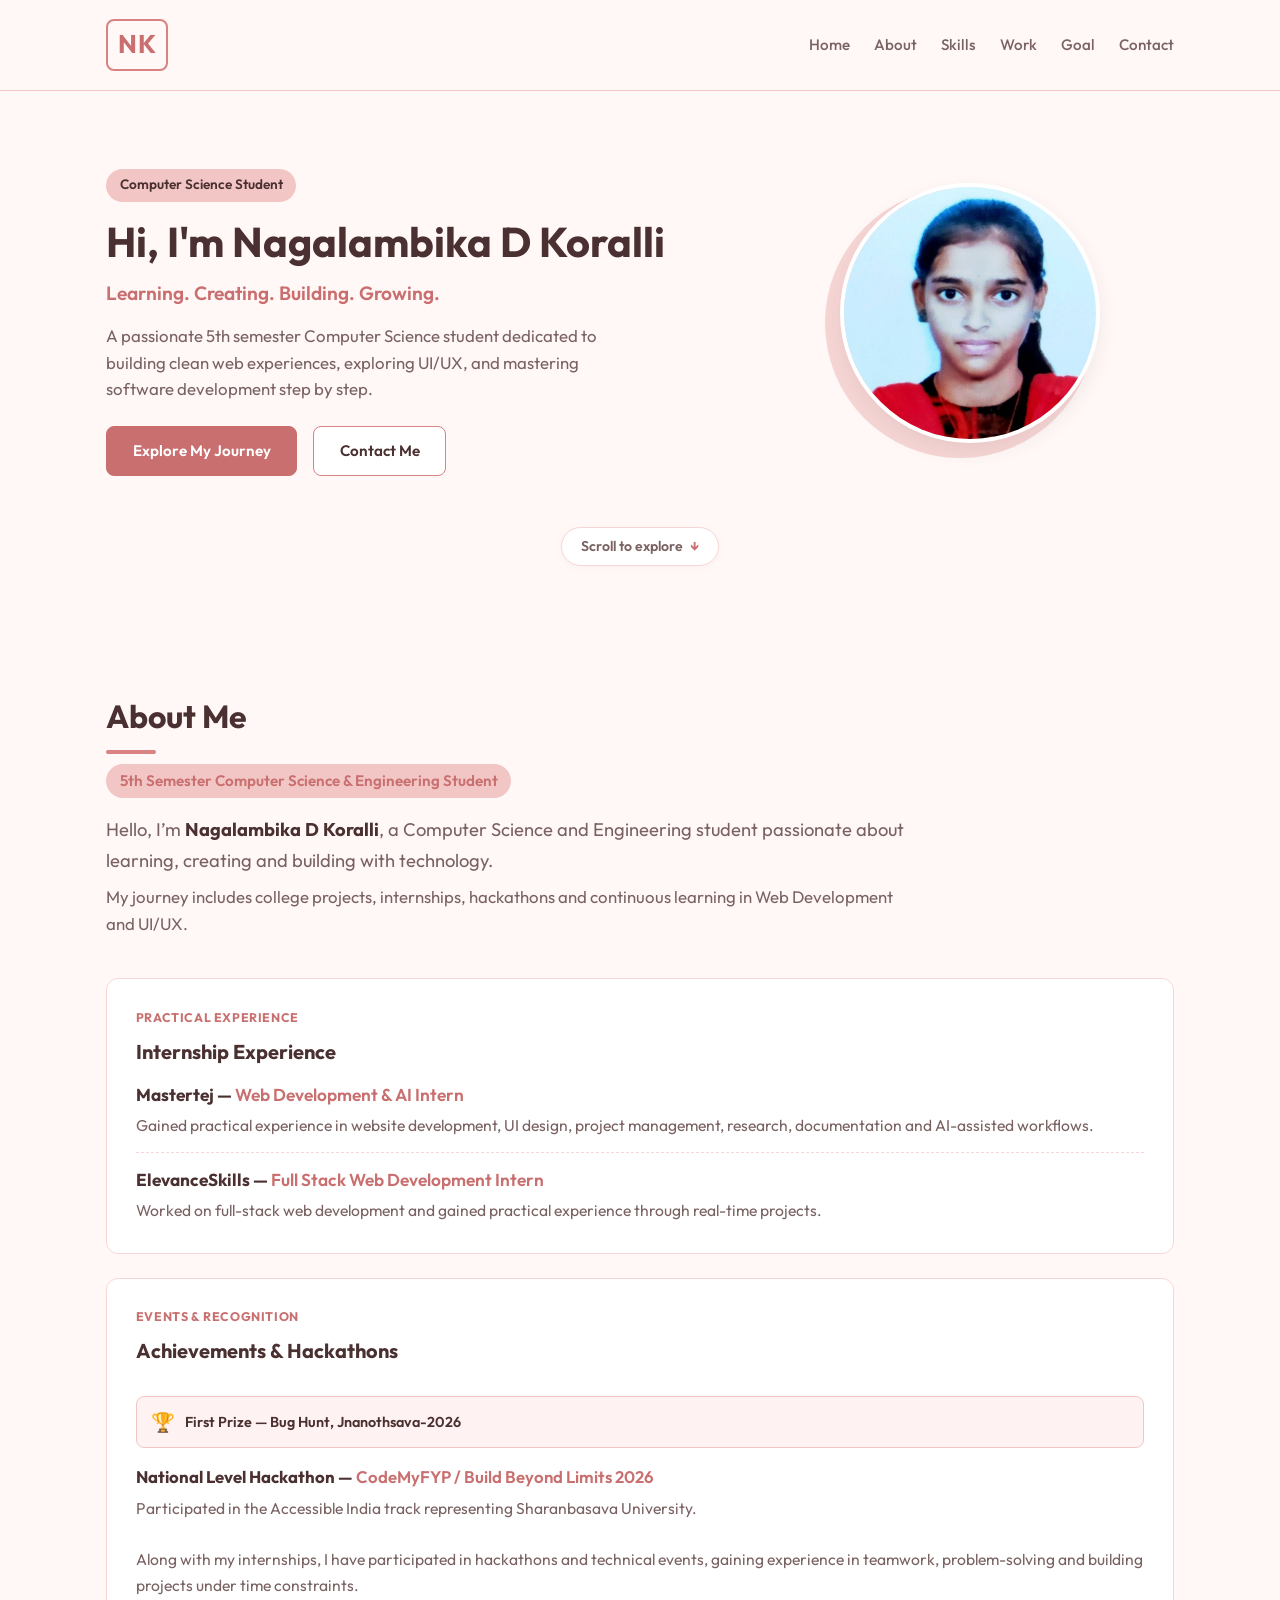
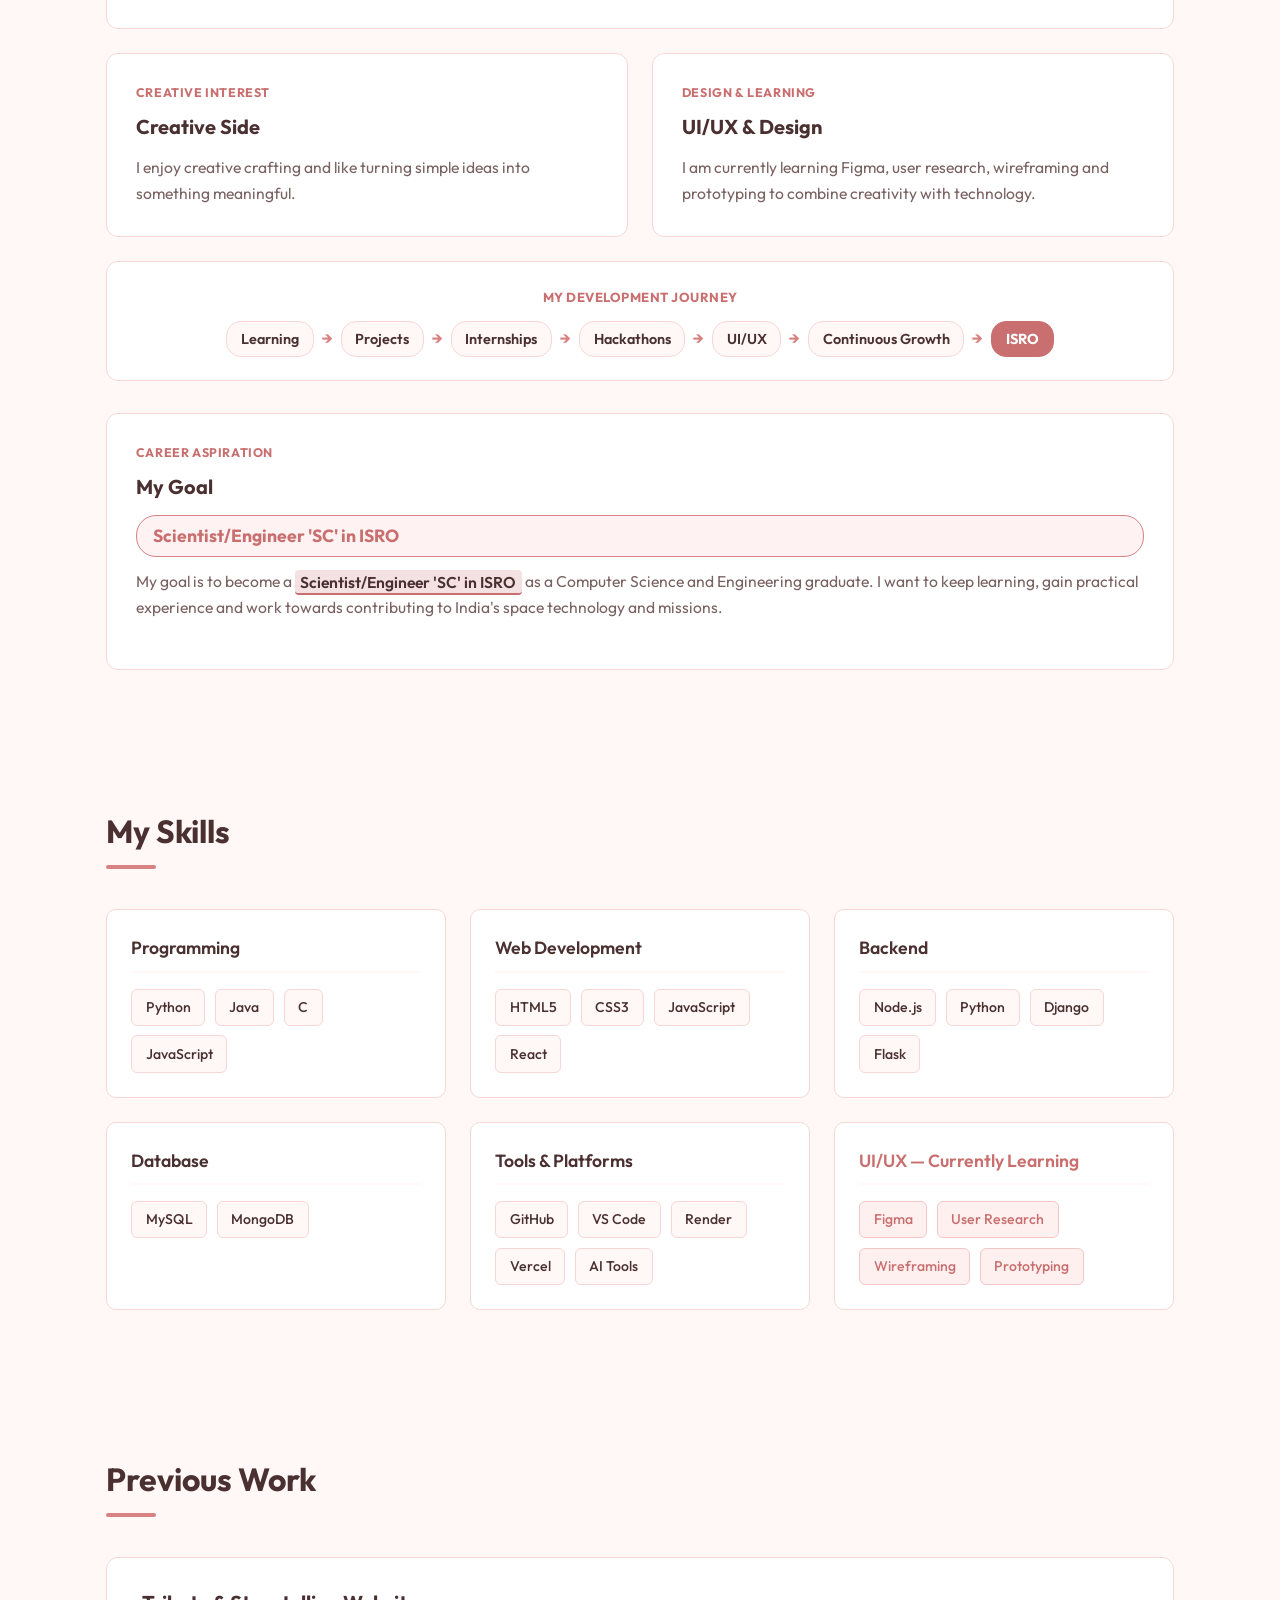
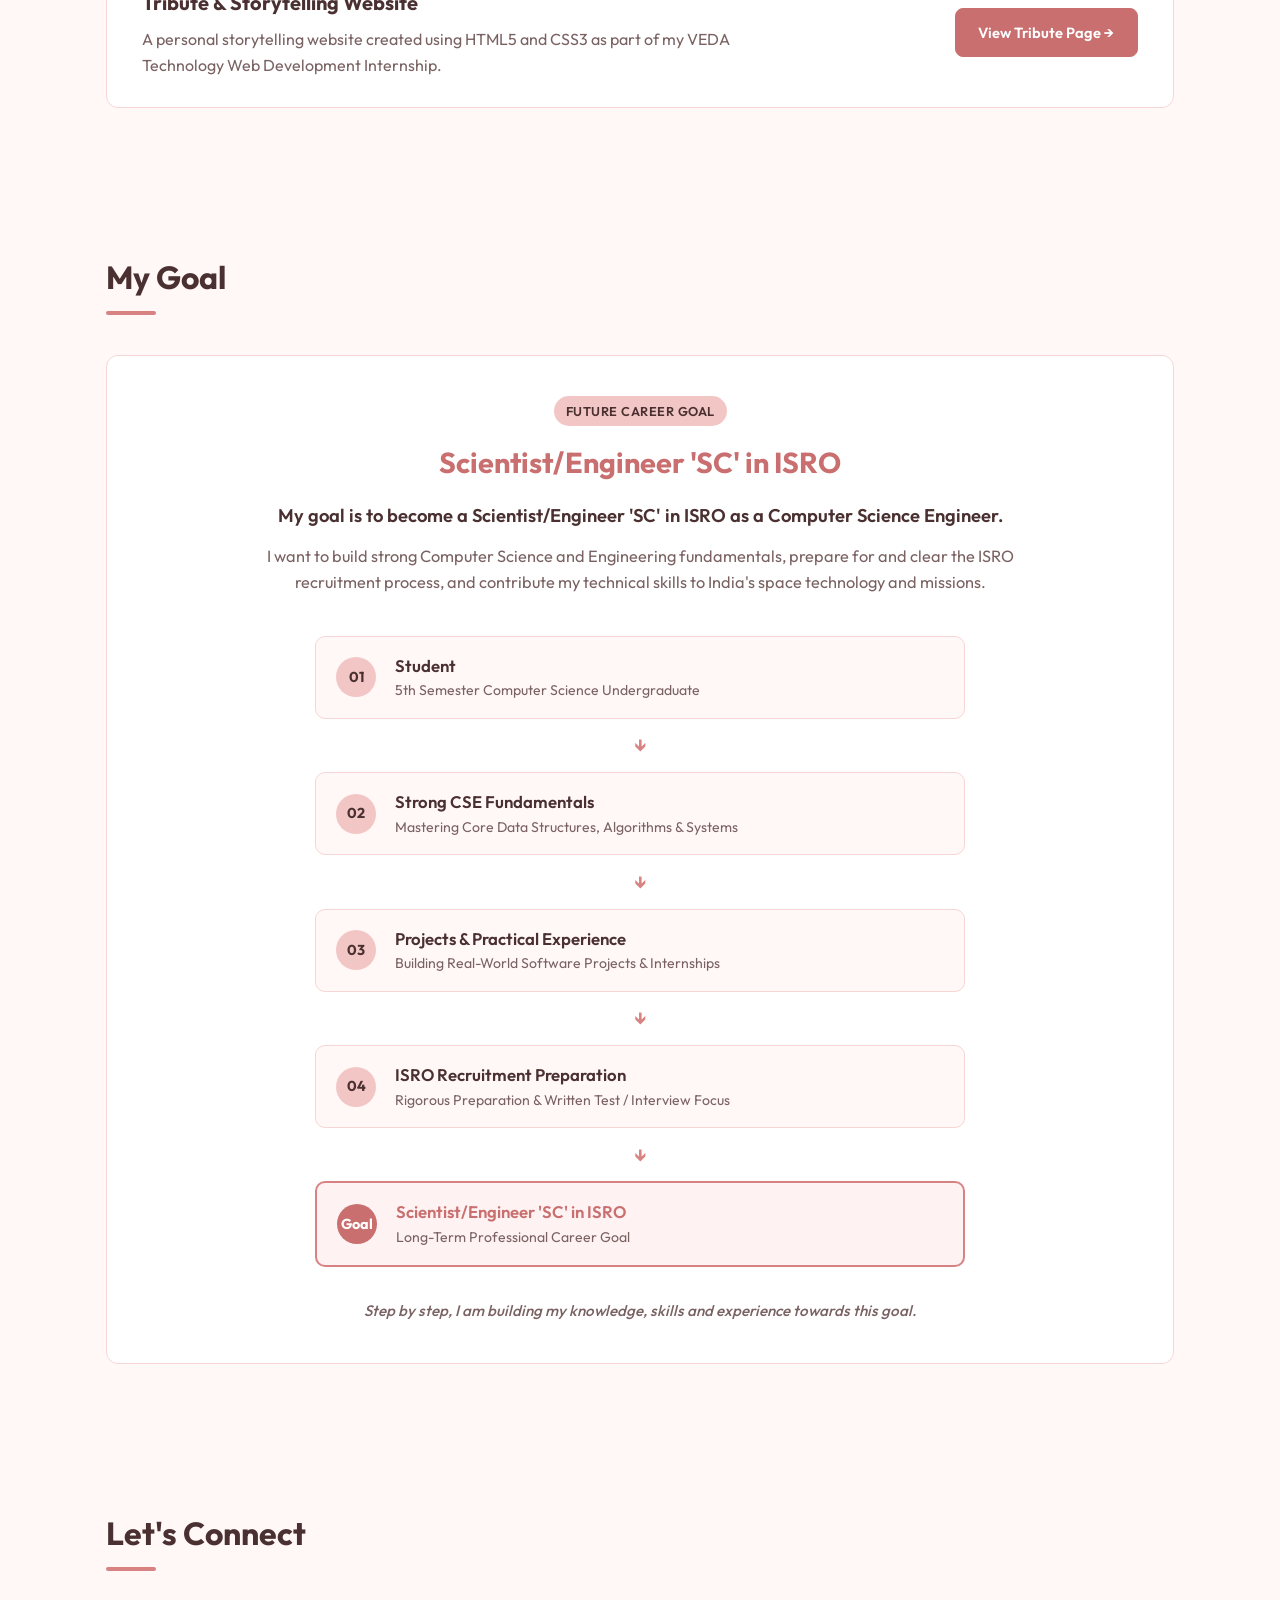
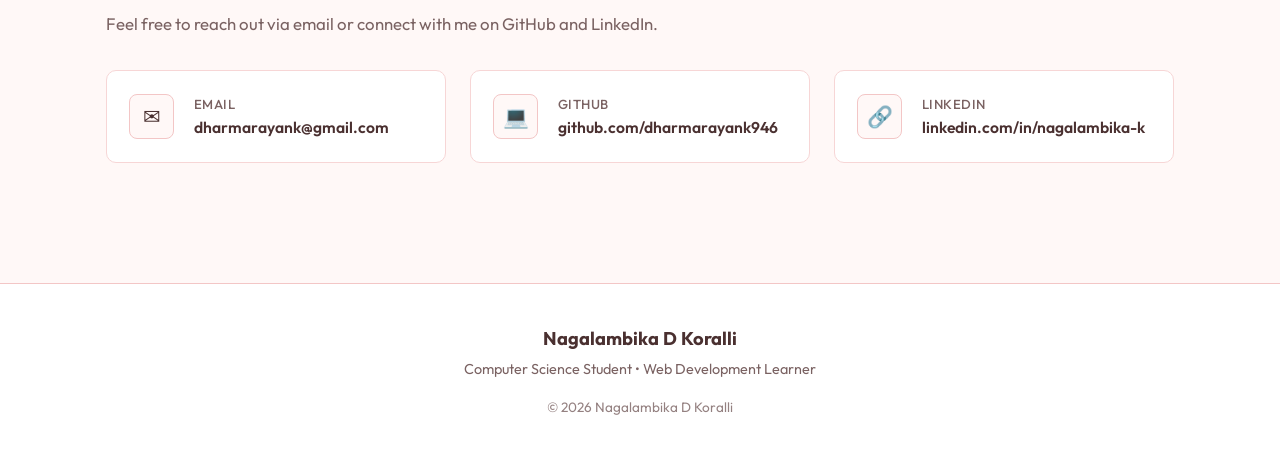
==== commit 00b5c74c: "Update Nagalambika D Koralli portfolio with Next Gen Software Hub offer letter, equal project grid, " ====
--- a/index.html
+++ b/index.html
@@ -3,755 +3,408 @@
 <head>
     <meta charset="UTF-8">
     <meta name="viewport" content="width=device-width, initial-scale=1.0">
-    <meta name="description" content="Personal Tribute Page for Nagalambika D Koralli - VEDA Technology Web Development Internship Task 1.">
-    <title>Tribute to Nagalambika D Koralli — VEDA Task 1</title>
-    <!-- Google Fonts: Plus Jakarta Sans for clean modern typography -->
+    <meta name="description" content="Personal Introduction Page of Nagalambika D Koralli - Computer Science Student, Web Developer, and UI/UX Learner. Aspiring Scientist/Engineer 'SC' in ISRO.">
+    <title>Nagalambika D Koralli | Personal Introduction</title>
+    <!-- Google Fonts -->
     <link rel="preconnect" href="https://fonts.googleapis.com">
     <link rel="preconnect" href="https://fonts.gstatic.com" crossorigin>
-    <link href="https://fonts.googleapis.com/css2?family=Plus+Jakarta+Sans:wght@400;500;600;700;800&display=swap" rel="stylesheet">
+    <link href="https://fonts.googleapis.com/css2?family=Outfit:wght@300;400;500;600;700&display=swap" rel="stylesheet">
     <link rel="stylesheet" href="styles.css">
 </head>
 <body>
 
-    <!-- 1. HEADER & NAVIGATION -->
-    <header class="navbar" id="top">
+    <!-- HEADER / NAVIGATION -->
+    <header class="header">
         <div class="container nav-container">
-            <a href="#home" class="logo" aria-label="Home">
-                <span class="logo-initials">NK</span>
-                <span class="logo-name">Nagalambika D Koralli</span>
-            </a>
-
-            <button class="mobile-toggle" aria-label="Toggle Menu" id="menuToggle" aria-expanded="false">
-                <span class="hamburger"></span>
-            </button>
-
-            <nav class="nav-menu" id="navMenu" aria-label="Main Navigation">
-                <ul class="nav-list">
-                    <li><a href="#home" class="nav-link active">Home</a></li>
-                    <li><a href="#story" class="nav-link">Story</a></li>
-                    <li><a href="#achievements" class="nav-link">Achievements</a></li>
-                    <li><a href="#projects" class="nav-link">Projects</a></li>
-                    <li><a href="#skills" class="nav-link">Skills</a></li>
-                    <li><a href="#journey" class="nav-link">Journey</a></li>
-                    <li><a href="#contact" class="nav-link">Contact</a></li>
-                    <li class="nav-social-item">
-                        <a href="https://www.linkedin.com/in/nagalambika-k-a283b039b/" target="_blank" rel="noopener noreferrer" class="nav-social-link" aria-label="LinkedIn Profile">
-                            <svg class="linkedin-icon" width="18" height="18" viewBox="0 0 24 24" fill="none" stroke="currentColor" stroke-width="2" stroke-linecap="round" stroke-linejoin="round">
-                                <path d="M16 8a6 6 0 0 1 6 6v7h-4v-7a2 2 0 0 0-2-2 2 2 0 0 0-2 2v7h-4v-7a6 6 0 0 1 6-6z"></path>
-                                <rect x="2" y="9" width="4" height="12"></rect>
-                                <circle cx="4" cy="4" r="2"></circle>
-                            </svg>
-                        </a>
-                    </li>
-                </ul>
+            <a href="#hero" class="logo">NK</a>
+            <nav class="nav-links">
+                <a href="#hero">Home</a>
+                <a href="#about">About</a>
+                <a href="#skills">Skills</a>
+                <a href="#work">Work</a>
+                <a href="#goal">Goal</a>
+                <a href="#contact">Contact</a>
             </nav>
         </div>
     </header>
 
     <main>
-        <!-- 2. HOME / HERO SECTION -->
-        <section id="home" class="hero-section">
-            <div class="container hero-container">
+        <!-- HERO SECTION -->
+        <section id="hero" class="hero-section">
+            <div class="container hero-grid">
+                <div class="hero-content">
+                    <span class="badge">Computer Science Student</span>
+                    <h1 class="hero-title">Hi, I'm Nagalambika D Koralli</h1>
+                    <p class="hero-tagline">Learning. Creating. Building. Growing.</p>
+                    <p class="hero-intro">
+                        A passionate 5th semester Computer Science student dedicated to building clean web experiences, exploring UI/UX, and mastering software development step by step.
+                    </p>
+                    <div class="hero-actions">
+                        <a href="#about" class="btn btn-primary">Explore My Journey</a>
+                        <a href="#contact" class="btn btn-secondary">Contact Me</a>
+                    </div>
+                </div>
+                <div class="hero-image-container">
+                    <div class="photo-backdrop"></div>
+                    <figure class="photo-wrapper">
+                        <img src="profile.jpg" alt="Nagalambika D Koralli Professional Profile Photo" class="profile-photo">
+                    </figure>
+                </div>
+            </div>
+
+            <!-- Hero Scroll Transition Indicator -->
+            <div class="hero-scroll-indicator">
+                <a href="#about" class="scroll-link">
+                    <span>Scroll to explore</span>
+                    <span class="scroll-arrow">↓</span>
+                </a>
+            </div>
+        </section>
+
+        <!-- ABOUT SECTION -->
+        <section id="about" class="section about-section">
+            <div class="container">
                 
-                <!-- Left Side: Text Content -->
-                <div class="hero-content">
-                    <div class="profession-badge">
-                        <span class="badge-dot"></span>
-                        <span class="badge-text">Student • Web Development Intern • UI/UX Learner</span>
-                    </div>
-
-                    <h1 class="hero-name">Nagalambika D Koralli</h1>
-
-                    <p class="hero-intro">
-                        Computer Science undergraduate focused on Web Development and currently exploring UI/UX.
-                    </p>
-
-                    <div class="hero-cta-group">
-                        <a href="#projects" class="btn btn-primary btn-green">
-                            View My Work <span class="btn-arrow">→</span>
+                <!-- 1. ABOUT ME (Shorter & Clearer) -->
+                <div class="about-header-area">
+                    <div class="about-title-group">
+                        <h2 class="section-title">About Me</h2>
+                        <div class="accent-line"></div>
+                        <span class="about-subtitle">5th Semester Computer Science & Engineering Student</span>
+                    </div>
+                    <p class="about-intro-text">
+                        Hello, I’m <strong>Nagalambika D Koralli</strong>, a Computer Science and Engineering student passionate about learning, creating and building with technology.
+                    </p>
+                    <p class="about-intro-subtext">
+                        My journey includes college projects, internships, hackathons and continuous learning in Web Development and UI/UX.
+                    </p>
+                </div>
+
+                <!-- 2. INTERNSHIP EXPERIENCE -->
+                <article class="about-panel internship-panel-full">
+                    <span class="panel-label">Practical Experience</span>
+                    <h3>Internship Experience</h3>
+                    
+                    <div class="experience-list">
+                        <div class="exp-item">
+                            <h4 class="exp-title">Mastertej — <span class="exp-role">Web Development & AI Intern</span></h4>
+                            <p>Gained practical experience in website development, UI design, project management, research, documentation and AI-assisted workflows.</p>
+                        </div>
+                        
+                        <div class="exp-item">
+                            <h4 class="exp-title">ElevanceSkills — <span class="exp-role">Full Stack Web Development Intern</span></h4>
+                            <p>Worked on full-stack web development and gained practical experience through real-time projects.</p>
+                        </div>
+                    </div>
+                </article>
+
+                <!-- 3. ACHIEVEMENTS & HACKATHONS -->
+                <article class="about-panel achievement-panel-full">
+                    <span class="panel-label">Events & Recognition</span>
+                    <h3>Achievements & Hackathons</h3>
+
+                    <div class="achievement-highlight-box">
+                        <span class="achievement-icon">🏆</span>
+                        <span class="achievement-text">First Prize — Bug Hunt, Jnanothsava-2026</span>
+                    </div>
+
+                    <div class="hackathon-item">
+                        <h4 class="hack-title">National Level Hackathon — <span class="hack-sub">CodeMyFYP / Build Beyond Limits 2026</span></h4>
+                        <p>Participated in the Accessible India track representing Sharanbasava University.</p>
+                    </div>
+
+                    <p class="achievement-summary-text">
+                        Along with my internships, I have participated in hackathons and technical events, gaining experience in teamwork, problem-solving and building projects under time constraints.
+                    </p>
+                </article>
+
+                <!-- 4. CREATIVE SIDE + UI/UX (Compact 2-Column Layout) -->
+                <div class="about-row-2col creative-uiux-grid">
+                    <!-- Left: Creative Side -->
+                    <article class="about-panel creative-panel">
+                        <span class="panel-label">Creative Interest</span>
+                        <h3>Creative Side</h3>
+                        <p>
+                            I enjoy creative crafting and like turning simple ideas into something meaningful.
+                        </p>
+                    </article>
+
+                    <!-- Right: UI/UX & Design -->
+                    <article class="about-panel uiux-panel">
+                        <span class="panel-label">Design & Learning</span>
+                        <h3>UI/UX & Design</h3>
+                        <p>
+                            I am currently learning Figma, user research, wireframing and prototyping to combine creativity with technology.
+                        </p>
+                    </article>
+                </div>
+
+                <!-- 6. MY DEVELOPMENT JOURNEY -->
+                <div class="development-journey-wrapper">
+                    <span class="journey-label">My Development Journey</span>
+                    <div class="journey-pipeline">
+                        <div class="journey-step">Learning</div>
+                        <div class="journey-arrow">→</div>
+                        <div class="journey-step">Projects</div>
+                        <div class="journey-arrow">→</div>
+                        <div class="journey-step">Internships</div>
+                        <div class="journey-arrow">→</div>
+                        <div class="journey-step">Hackathons</div>
+                        <div class="journey-arrow">→</div>
+                        <div class="journey-step">UI/UX</div>
+                        <div class="journey-arrow">→</div>
+                        <div class="journey-step">Continuous Growth</div>
+                        <div class="journey-arrow">→</div>
+                        <div class="journey-step journey-target">ISRO</div>
+                    </div>
+                </div>
+
+                <!-- 7. MY GOAL -->
+                <article class="about-panel about-goal-panel">
+                    <span class="panel-label">Career Aspiration</span>
+                    <h3>My Goal</h3>
+                    <div class="goal-highlight-badge">
+                        Scientist/Engineer 'SC' in ISRO
+                    </div>
+                    <p class="goal-text">
+                        My goal is to become a <span class="highlight isro-highlight">Scientist/Engineer 'SC' in ISRO</span> as a Computer Science and Engineering graduate. I want to keep learning, gain practical experience and work towards contributing to India's space technology and missions.
+                    </p>
+                </article>
+
+            </div>
+        </section>
+
+        <!-- SKILLS SECTION -->
+        <section id="skills" class="section skills-section">
+            <div class="container">
+                <div class="section-header">
+                    <h2 class="section-title">My Skills</h2>
+                    <div class="accent-line"></div>
+                </div>
+
+                <div class="skills-grid">
+                    <!-- Programming -->
+                    <article class="skill-category">
+                        <h3 class="category-title">Programming</h3>
+                        <div class="skill-pill-list">
+                            <span class="skill-pill">Python</span>
+                            <span class="skill-pill">Java</span>
+                            <span class="skill-pill">C</span>
+                            <span class="skill-pill">JavaScript</span>
+                        </div>
+                    </article>
+
+                    <!-- Web Development -->
+                    <article class="skill-category">
+                        <h3 class="category-title">Web Development</h3>
+                        <div class="skill-pill-list">
+                            <span class="skill-pill">HTML5</span>
+                            <span class="skill-pill">CSS3</span>
+                            <span class="skill-pill">JavaScript</span>
+                            <span class="skill-pill">React</span>
+                        </div>
+                    </article>
+
+                    <!-- Backend -->
+                    <article class="skill-category">
+                        <h3 class="category-title">Backend</h3>
+                        <div class="skill-pill-list">
+                            <span class="skill-pill">Node.js</span>
+                            <span class="skill-pill">Python</span>
+                            <span class="skill-pill">Django</span>
+                            <span class="skill-pill">Flask</span>
+                        </div>
+                    </article>
+
+                    <!-- Database -->
+                    <article class="skill-category">
+                        <h3 class="category-title">Database</h3>
+                        <div class="skill-pill-list">
+                            <span class="skill-pill">MySQL</span>
+                            <span class="skill-pill">MongoDB</span>
+                        </div>
+                    </article>
+
+                    <!-- Tools -->
+                    <article class="skill-category">
+                        <h3 class="category-title">Tools & Platforms</h3>
+                        <div class="skill-pill-list">
+                            <span class="skill-pill">GitHub</span>
+                            <span class="skill-pill">VS Code</span>
+                            <span class="skill-pill">Render</span>
+                            <span class="skill-pill">Vercel</span>
+                            <span class="skill-pill">AI Tools</span>
+                        </div>
+                    </article>
+
+                    <!-- UI/UX Currently Learning -->
+                    <article class="skill-category category-learning">
+                        <h3 class="category-title">UI/UX — Currently Learning</h3>
+                        <div class="skill-pill-list">
+                            <span class="skill-pill learning-pill">Figma</span>
+                            <span class="skill-pill learning-pill">User Research</span>
+                            <span class="skill-pill learning-pill">Wireframing</span>
+                            <span class="skill-pill learning-pill">Prototyping</span>
+                        </div>
+                    </article>
+                </div>
+            </div>
+        </section>
+
+        <!-- PREVIOUS WORK SECTION -->
+        <section id="work" class="section work-section">
+            <div class="container">
+                <div class="section-header">
+                    <h2 class="section-title">Previous Work</h2>
+                    <div class="accent-line"></div>
+                </div>
+
+                <div class="work-card">
+                    <div class="work-info">
+                        <h3 class="work-project-title">Tribute & Storytelling Website</h3>
+                        <p class="work-description">
+                            A personal storytelling website created using HTML5 and CSS3 as part of my VEDA Technology Web Development Internship.
+                        </p>
+                    </div>
+                    <div class="work-action">
+                        <a href="https://dharmarayank946.github.io/Nagalambika-Tribute-Page/" target="_blank" rel="noopener noreferrer" class="btn btn-work">
+                            View Tribute Page →
                         </a>
-                        <a href="#story" class="btn btn-secondary">
-                            Explore My Journey <span class="btn-arrow">→</span>
-                        </a>
-                    </div>
-                </div>
-
-                <!-- Right Side: Profile Photograph Presentation -->
-                <figure class="hero-visual">
-                    <div class="editorial-portrait-wrapper">
-                        <div class="portrait-offset-card"></div>
-                        <div class="portrait-container">
-                            <img src="profile.jpg" alt="Nagalambika D Koralli Portrait" class="profile-img">
-                        </div>
-                    </div>
-                </figure>
-
-            </div>
-        </section>
-
-        <!-- 3. MY STORY SECTION (CONTAINED EDITORIAL PANEL COMPOSITION) -->
-        <section id="story" class="story-section section-padding">
+                    </div>
+                </div>
+            </div>
+        </section>
+
+        <!-- CAREER GOAL SECTION -->
+        <section id="goal" class="section goal-section">
             <div class="container">
-                <div class="story-panel-frame reveal-frame">
-                    
-                    <!-- Top Header -->
-                    <header class="story-panel-header">
-                        <span class="section-label">MY STORY</span>
-                        <h2 class="story-main-heading">From Curiosity to Creating for the Web</h2>
-                    </header>
-
-                    <!-- Main Story Area -->
-                    <div class="story-panel-body">
-                        
-                        <!-- Left Image Side (40%) -->
-                        <figure class="story-illustration-column reveal-left">
-                            <div class="illustration-decorative-offset"></div>
-                            <div class="illustration-card-container">
-                                <img src="story-illustration.jpg" alt="Conceptual illustration of tech growth and web development journey" class="story-panel-img">
+                <div class="section-header">
+                    <h2 class="section-title">My Goal</h2>
+                    <div class="accent-line"></div>
+                </div>
+
+                <div class="goal-container">
+                    <div class="goal-header-box">
+                        <span class="goal-target-label">Future Career Goal</span>
+                        <h3 class="goal-main-heading">Scientist/Engineer 'SC' in ISRO</h3>
+                        <p class="goal-primary-statement">
+                            My goal is to become a Scientist/Engineer 'SC' in ISRO as a Computer Science Engineer.
+                        </p>
+                        <p class="goal-description">
+                            I want to build strong Computer Science and Engineering fundamentals, prepare for and clear the ISRO recruitment process, and contribute my technical skills to India's space technology and missions.
+                        </p>
+                    </div>
+
+                    <!-- CSS-ONLY PROGRESSION PIPELINE -->
+                    <div class="roadmap-wrapper">
+                        <div class="roadmap-step">
+                            <div class="step-badge">01</div>
+                            <div class="step-content">
+                                <h4>Student</h4>
+                                <p>5th Semester Computer Science Undergraduate</p>
                             </div>
-                        </figure>
-
-                        <!-- Right Story Text Side (60%) -->
-                        <article class="story-text-column reveal-right">
-                            
-                            <!-- Paragraph 1 -->
-                            <div class="story-paragraph-block paragraph-delay-1">
-                                <div class="paragraph-accent-marker"></div>
-                                <p class="story-paragraph">
-                                    When I started college, I did not know much about technology or development. Through my college projects and hackathons, I gradually started exploring different areas and began with frontend development. I enjoyed creating websites, and this made me more interested in Web Development.
-                                </p>
+                        </div>
+
+                        <div class="roadmap-arrow">↓</div>
+
+                        <div class="roadmap-step">
+                            <div class="step-badge">02</div>
+                            <div class="step-content">
+                                <h4>Strong CSE Fundamentals</h4>
+                                <p>Mastering Core Data Structures, Algorithms & Systems</p>
                             </div>
-
-                            <!-- Paragraph 2 -->
-                            <div class="story-paragraph-block paragraph-delay-2">
-                                <div class="paragraph-accent-marker"></div>
-                                <p class="story-paragraph">
-                                    An opportunity at Mastertej became an important step in my journey. During my 45-day internship, I gained practical exposure to website development, UI design, project management, research, documentation and AI-assisted workflows. This experience helped me understand that web development is more than just frontend development and encouraged me to explore Full Stack Development.
-                                </p>
+                        </div>
+
+                        <div class="roadmap-arrow">↓</div>
+
+                        <div class="roadmap-step">
+                            <div class="step-badge">03</div>
+                            <div class="step-content">
+                                <h4>Projects & Practical Experience</h4>
+                                <p>Building Real-World Software Projects & Internships</p>
                             </div>
-
-                            <!-- Paragraph 3 -->
-                            <div class="story-paragraph-block paragraph-delay-3">
-                                <div class="paragraph-accent-marker"></div>
-                                <p class="story-paragraph">
-                                    I continue to learn different areas, including Python, but Web Development remains my main focus. At the same time, my creative side led me toward UI/UX. Now, in my 5th semester, I have started learning Figma and UI/UX concepts so that I can combine creativity with technology.
-                                </p>
+                        </div>
+
+                        <div class="roadmap-arrow">↓</div>
+
+                        <div class="roadmap-step">
+                            <div class="step-badge">04</div>
+                            <div class="step-content">
+                                <h4>ISRO Recruitment Preparation</h4>
+                                <p>Rigorous Preparation & Written Test / Interview Focus</p>
                             </div>
-
-                        </article>
-                    </div>
-
-                    <!-- Bottom Journey Strip -->
-                    <footer class="story-panel-footer reveal-strip">
-                        <div class="journey-strip-container">
-                            <div class="journey-step">
-                                <span class="step-code">01</span>
-                                <span class="step-title">College</span>
+                        </div>
+
+                        <div class="roadmap-arrow">↓</div>
+
+                        <div class="roadmap-step step-highlight">
+                            <div class="step-badge target-badge">Goal</div>
+                            <div class="step-content">
+                                <h4>Scientist/Engineer 'SC' in ISRO</h4>
+                                <p>Long-Term Professional Career Goal</p>
                             </div>
-                            <span class="journey-connector"></span>
-                            <div class="journey-step">
-                                <span class="step-code">02</span>
-                                <span class="step-title">Frontend</span>
-                            </div>
-                            <span class="journey-connector"></span>
-                            <div class="journey-step">
-                                <span class="step-code">03</span>
-                                <span class="step-title">Internship</span>
-                            </div>
-                            <span class="journey-connector"></span>
-                            <div class="journey-step">
-                                <span class="step-code">04</span>
-                                <span class="step-title">Full Stack</span>
-                            </div>
-                            <span class="journey-connector"></span>
-                            <div class="journey-step">
-                                <span class="step-code">05</span>
-                                <span class="step-title">UI/UX</span>
-                            </div>
-                        </div>
-                    </footer>
-
-                </div>
-            </div>
-        </section>
-
-        <!-- 4. ACHIEVEMENTS & EXPERIENCES SECTION (MIXED EDITORIAL SHOWCASE) -->
-        <section id="achievements" class="achievements-section section-padding">
+                        </div>
+                    </div>
+
+                    <p class="goal-supporting-line">
+                        Step by step, I am building my knowledge, skills and experience towards this goal.
+                    </p>
+                </div>
+            </div>
+        </section>
+
+        <!-- CONTACT SECTION -->
+        <section id="contact" class="section contact-section">
             <div class="container">
-                <header class="section-header">
-                    <span class="section-label">ACHIEVEMENTS</span>
-                    <h2 class="section-title">Milestones That Shaped My Journey</h2>
-                    <p class="section-intro">
-                        Every competition, hackathon and learning experience has helped me build confidence, solve problems and grow as a technology student.
-                    </p>
-                </header>
-
-                <div class="achievements-showcase-grid">
-                    
-                    <!-- 01. FEATURED ACHIEVEMENT (HERO CARD AT TOP) -->
-                    <article class="featured-achievement-card reveal-achievement">
-                        <div class="featured-badge-bar">
-                            <span class="badge-terracotta">FIRST PRIZE WINNER</span>
-                            <span class="featured-date">May 2026</span>
-                        </div>
-                        <div class="featured-body">
-                            <span class="featured-number">01</span>
-                            <div class="featured-info">
-                                <h3 class="featured-title">FIRST PRIZE — BUG HUNT</h3>
-                                <p class="featured-event">Event: Jnanothsava-2026</p>
-                                <p class="featured-desc">
-                                    Won First Prize in the Bug Hunt competition at Jnanothsava-2026. The experience involved identifying technical issues and applying problem-solving skills in a competitive environment.
-                                </p>
-                            </div>
-                        </div>
-                    </article>
-
-                    <!-- TWO-COLUMN GRID FOR OTHER HACKATHONS & COMPETITIONS -->
-                    <div class="achievements-sub-grid">
-                        
-                        <!-- 02. National Virtual Hackathon -->
-                        <article class="sub-achievement-card reveal-left delay-1">
-                            <div class="sub-card-header">
-                                <span class="sub-number">02</span>
-                                <span class="category-tag">National Hackathon</span>
-                            </div>
-                            <h4 class="sub-title">National Virtual Hackathon</h4>
-                            <p class="sub-event">CodeMyFYP — Build Beyond Limits 2026</p>
-                            <span class="sub-meta-pill">Track: Accessible India</span>
-                            <p class="sub-desc">
-                                Participated in a national-level virtual hackathon representing Sharanbasava University and worked on a technology-focused solution under the Accessible India track.
-                            </p>
-                        </article>
-
-                        <!-- 03. Sprint Hackathon -->
-                        <article class="sub-achievement-card reveal-right delay-2">
-                            <div class="sub-card-header">
-                                <span class="sub-number">03</span>
-                                <span class="category-tag">Sprint Hackathon</span>
-                            </div>
-                            <h4 class="sub-title">Sprint Hackathon</h4>
-                            <p class="sub-event">INVICTUS 2K26</p>
-                            <span class="sub-meta-pill">4-hour Hackathon • May 2026</span>
-                            <p class="sub-desc">
-                                Participated in an intensive 4-hour sprint hackathon focused on rapid problem solving, teamwork and developing a technical solution within a limited time.
-                            </p>
-                        </article>
-
-                        <!-- 04. Jnanothsava-2026 Hackathon -->
-                        <article class="sub-achievement-card reveal-left delay-3">
-                            <div class="sub-card-header">
-                                <span class="sub-number">04</span>
-                                <span class="category-tag">Hackathon</span>
-                            </div>
-                            <h4 class="sub-title">Jnanothsava-2026 Hackathon</h4>
-                            <p class="sub-event">Sharanbasava University</p>
-                            <span class="sub-meta-pill">12-hour Hackathon • May 2026</span>
-                            <p class="sub-desc">
-                                Participated in a 12-hour hackathon and gained experience in collaborative problem solving, project development and working under time constraints.
-                            </p>
-                        </article>
-
-                        <!-- 05. AVIRAT-2025 Hackathon -->
-                        <article class="sub-achievement-card reveal-right delay-4">
-                            <div class="sub-card-header">
-                                <span class="sub-number">05</span>
-                                <span class="category-tag">Hackathon</span>
-                            </div>
-                            <h4 class="sub-title">AVIRAT-2025 Hackathon</h4>
-                            <p class="sub-event">Appa Institute of Engineering & Technology</p>
-                            <span class="sub-meta-pill">12-hour Hackathon • June 2025</span>
-                            <p class="sub-desc">
-                                Participated in a 12-hour hackathon and gained early experience in teamwork, problem solving and developing technical solutions within a limited timeframe.
-                            </p>
-                        </article>
-
-                    </div>
-
-                    <!-- 06. IGNITE BOOTCAMP (WIDE BOTTOM STRIP CARD) -->
-                    <article class="wide-bootcamp-card reveal-achievement delay-5">
-                        <div class="bootcamp-content">
-                            <span class="sub-number">06</span>
-                            <div class="bootcamp-text">
-                                <h4 class="bootcamp-title">Ignite Bootcamp</h4>
-                                <p class="bootcamp-org">Organized by: Wadhwani Foundation / NEN</p>
-                                <p class="bootcamp-desc">
-                                    Completed the Ignite Bootcamp requirements and assessments, gaining additional exposure to professional and entrepreneurial learning.
-                                </p>
-                            </div>
-                        </div>
-                        <div class="bootcamp-meta">
-                            <span class="meta-tag green-tag">18 Hours</span>
-                            <span class="meta-tag">September 2026</span>
-                        </div>
-                    </article>
-
-                </div>
-
-            </div>
-        </section>
-
-        <!-- 5. PROJECTS SECTION (INTERACTIVE EDITORIAL CASE-STUDY SHOWCASE) -->
-        <section id="projects" class="projects-section section-padding">
-            <div class="container">
-                <header class="section-header">
-                    <span class="section-label">PROJECTS</span>
-                    <h2 class="section-title">Things I’ve Built</h2>
-                    <p class="section-intro">
-                        A collection of projects through which I have explored web development, full-stack development, programming and practical problem solving.
-                    </p>
-                </header>
-
-                <div class="projects-alternating-layout">
-                    
-                    <!-- PROJECT 01: TASK MANAGEMENT APPLICATION (LEFT) -->
-                    <article class="project-alt-row project-left reveal-left">
-                        <div class="project-alt-meta">
-                            <span class="project-alt-num">01</span>
-                            <span class="project-alt-type">Full Stack Web Application</span>
-                        </div>
-                        <div class="project-alt-content">
-                            <h3 class="project-alt-title">Task Management Application</h3>
-                            <p class="project-alt-desc">
-                                Developed a responsive full-stack Task Management web application with user authentication. The frontend was built using HTML5, CSS3 and JavaScript, with Node.js and MongoDB used for the backend and database.
-                            </p>
-                            <div class="project-alt-tech">
-                                <span class="tech-pill">HTML5</span>
-                                <span class="tech-pill">CSS3</span>
-                                <span class="tech-pill">JavaScript</span>
-                                <span class="tech-pill">Node.js</span>
-                                <span class="tech-pill">MongoDB</span>
-                            </div>
-                            <div class="project-alt-links">
-                                <a href="https://github.com/dharmarayank946/IssueFlow" target="_blank" rel="noopener noreferrer" class="btn-link-action">
-                                    GitHub <span class="link-arrow">→</span>
-                                </a>
-                                <span class="deployment-badge">Deployed on Render</span>
-                            </div>
-                        </div>
-                    </article>
-
-                    <!-- PROJECT 02: GOVSHIELD NEXUS (RIGHT) -->
-                    <article class="project-alt-row project-right reveal-right delay-1">
-                        <div class="project-alt-meta">
-                            <span class="project-alt-num">02</span>
-                            <span class="project-alt-type">Full Stack</span>
-                        </div>
-                        <div class="project-alt-content">
-                            <h3 class="project-alt-title">GovShield Nexus</h3>
-                            <p class="project-alt-sub">Centralized Citizen Grievance Platform</p>
-                            <p class="project-alt-desc">
-                                A centralized digital platform that allows citizens to submit and track grievances online. It includes grievance submission, real-time status tracking and an admin dashboard, demonstrating frontend UI, backend logic and database integration.
-                            </p>
-                            <div class="project-alt-tech">
-                                <span class="tech-pill">HTML5</span>
-                                <span class="tech-pill">CSS3</span>
-                                <span class="tech-pill">JavaScript</span>
-                                <span class="tech-pill">Backend Logic</span>
-                                <span class="tech-pill">Database Integration</span>
-                            </div>
-                            <div class="project-alt-links">
-                                <a href="https://github.com/dharmarayank946/IssueFlow" target="_blank" rel="noopener noreferrer" class="btn-link-action">
-                                    GitHub <span class="link-arrow">→</span>
-                                </a>
-                                <a href="https://gov-sahayak-seven.vercel.app" target="_blank" rel="noopener noreferrer" class="btn-link-action btn-link-live">
-                                    Live Demo <span class="link-arrow">→</span>
-                                </a>
-                            </div>
-                        </div>
-                    </article>
-
-                    <!-- PROJECT 03: PHISHGUARD (LEFT) -->
-                    <article class="project-alt-row project-left reveal-left delay-2">
-                        <div class="project-alt-meta">
-                            <span class="project-alt-num">03</span>
-                            <span class="project-alt-type">AI/ML System</span>
-                        </div>
-                        <div class="project-alt-content">
-                            <h3 class="project-alt-title">PhishGuard</h3>
-                            <p class="project-alt-sub">AI/ML Phishing Detection System</p>
-                            <p class="project-alt-desc">
-                                An ML-based system designed to classify URLs and emails as safe or malicious using trained models. It integrates real-time AI-driven pattern recognition for phishing detection.
-                            </p>
-                            <div class="project-alt-tech">
-                                <span class="tech-pill">Python</span>
-                                <span class="tech-pill">Machine Learning</span>
-                                <span class="tech-pill">AI Detection</span>
-                            </div>
-                            <div class="project-alt-links">
-                                <a href="https://phish-guard-brown.vercel.app" target="_blank" rel="noopener noreferrer" class="btn-link-action btn-link-live">
-                                    Live Demo <span class="link-arrow">→</span>
-                                </a>
-                            </div>
-                        </div>
-                    </article>
-
-                    <!-- PROJECT 04: TASTYBITE (RIGHT) -->
-                    <article class="project-alt-row project-right reveal-right delay-3">
-                        <div class="project-alt-meta">
-                            <span class="project-alt-num">04</span>
-                            <span class="project-alt-type">Restaurant Website</span>
-                        </div>
-                        <div class="project-alt-content">
-                            <h3 class="project-alt-title">TastyBite</h3>
-                            <p class="project-alt-sub">Restaurant Frontend Application</p>
-                            <p class="project-alt-desc">
-                                Designed and developed a fully responsive restaurant frontend website with an attractive user interface and smooth user experience.
-                            </p>
-                            <div class="project-alt-tech">
-                                <span class="tech-pill">HTML5</span>
-                                <span class="tech-pill">CSS3</span>
-                                <span class="tech-pill">JavaScript</span>
-                            </div>
-                            <div class="project-alt-links">
-                                <a href="https://github.com/dharmarayank946/JDP-Restaurant" target="_blank" rel="noopener noreferrer" class="btn-link-action">
-                                    GitHub <span class="link-arrow">→</span>
-                                </a>
-                            </div>
-                        </div>
-                    </article>
-
-                    <!-- PROJECT 05: HOTEL MANAGEMENT SYSTEM (LEFT) -->
-                    <article class="project-alt-row project-left reveal-left delay-4">
-                        <div class="project-alt-meta">
-                            <span class="project-alt-num">05</span>
-                            <span class="project-alt-type">Console Application</span>
-                        </div>
-                        <div class="project-alt-content">
-                            <h3 class="project-alt-title">Hotel Management System</h3>
-                            <p class="project-alt-sub">C Programming Project</p>
-                            <p class="project-alt-desc">
-                                A menu-driven C application for managing hotel orders, billing and customer interactions efficiently through structured terminal functions.
-                            </p>
-                            <div class="project-alt-tech">
-                                <span class="tech-pill">C Programming</span>
-                                <span class="tech-pill">CLI Logic</span>
-                                <span class="tech-pill">Billing System</span>
-                            </div>
-                        </div>
-                    </article>
-
-                    <!-- PROJECT 06: WASTE MANAGEMENT SYSTEM (RIGHT) -->
-                    <article class="project-alt-row project-right reveal-right delay-5">
-                        <div class="project-alt-meta">
-                            <span class="project-alt-num">06</span>
-                            <span class="project-alt-type">Web Project</span>
-                        </div>
-                        <div class="project-alt-content">
-                            <h3 class="project-alt-title">Waste Management System</h3>
-                            <p class="project-alt-sub">Structured Web Interface</p>
-                            <p class="project-alt-desc">
-                                A web-based waste management project created using HTML and CSS to present and organize waste management information through a clean, structured interface.
-                            </p>
-                            <div class="project-alt-tech">
-                                <span class="tech-pill">HTML</span>
-                                <span class="tech-pill">CSS</span>
-                                <span class="tech-pill">Web Layouts</span>
-                            </div>
-                        </div>
-                    </article>
-
-                </div>
-
-            </div>
-        </section>
-
-        <!-- 6. SKILLS SECTION (EDITORIAL ASYMMETRIC COMPOSITION) -->
-        <section id="skills" class="skills-section section-padding">
-            <div class="container">
-                <header class="section-header">
-                    <span class="section-label">SKILLS</span>
-                    <h2 class="section-title">Skills I’m Building With</h2>
-                    <p class="section-intro">
-                        Technologies and tools I have explored through academics, projects, internships, hackathons and continuous learning.
-                    </p>
-                </header>
-
-                <div class="skills-editorial-composition">
-                    
-                    <!-- SKILLS ALTERNATING GRID FOR 01-06 -->
-                    <div class="skills-alt-grid">
-                        
-                        <!-- 01. PROGRAMMING LANGUAGES (LEFT) -->
-                        <article class="skill-alt-card skill-left reveal-left">
-                            <div class="group-header">
-                                <span class="skill-group-num">01</span>
-                                <h3 class="group-title">Programming Languages</h3>
-                                <div class="group-divider"></div>
-                            </div>
-                            <div class="skills-interactive-list">
-                                <span class="skill-item-tag">Python</span>
-                                <span class="skill-item-tag">Java</span>
-                                <span class="skill-item-tag">C</span>
-                                <span class="skill-item-tag">JavaScript</span>
-                                <span class="skill-item-tag">PHP</span>
-                            </div>
-                        </article>
-
-                        <!-- 02. WEB DEVELOPMENT (RIGHT) -->
-                        <article class="skill-alt-card skill-right reveal-right delay-1">
-                            <div class="group-header">
-                                <span class="skill-group-num">02</span>
-                                <h3 class="group-title">Web Development</h3>
-                                <div class="group-divider"></div>
-                            </div>
-                            <div class="skills-interactive-list">
-                                <span class="skill-item-tag">HTML5</span>
-                                <span class="skill-item-tag">CSS3</span>
-                                <span class="skill-item-tag">JavaScript</span>
-                                <span class="skill-item-tag">React</span>
-                                <span class="skill-item-tag">jQuery</span>
-                                <span class="skill-item-tag">Responsive Web Design</span>
-                                <span class="skill-item-tag">WordPress</span>
-                            </div>
-                        </article>
-
-                        <!-- 03. BACKEND DEVELOPMENT (LEFT) -->
-                        <article class="skill-alt-card skill-left reveal-left delay-2">
-                            <div class="group-header">
-                                <span class="skill-group-num">03</span>
-                                <h3 class="group-title">Backend Development</h3>
-                                <div class="group-divider"></div>
-                            </div>
-                            <div class="skills-interactive-list">
-                                <span class="skill-item-tag">Node.js</span>
-                                <span class="skill-item-tag">Python</span>
-                                <span class="skill-item-tag">Django</span>
-                                <span class="skill-item-tag">Flask</span>
-                            </div>
-                        </article>
-
-                        <!-- 04. DATABASE (RIGHT) -->
-                        <article class="skill-alt-card skill-right reveal-right delay-3">
-                            <div class="group-header">
-                                <span class="skill-group-num">04</span>
-                                <h3 class="group-title">Database</h3>
-                                <div class="group-divider"></div>
-                            </div>
-                            <div class="skills-interactive-list">
-                                <span class="skill-item-tag">MySQL</span>
-                                <span class="skill-item-tag">MongoDB</span>
-                            </div>
-                        </article>
-
-                        <!-- 05. DATA & MACHINE LEARNING (LEFT) -->
-                        <article class="skill-alt-card skill-left reveal-left delay-4">
-                            <div class="group-header">
-                                <span class="skill-group-num">05</span>
-                                <h3 class="group-title">Data & Machine Learning</h3>
-                                <div class="group-divider"></div>
-                            </div>
-                            <div class="skills-interactive-list">
-                                <span class="skill-item-tag">NumPy</span>
-                                <span class="skill-item-tag">Pandas</span>
-                                <span class="skill-item-tag">Machine Learning</span>
-                                <span class="skill-item-tag">Phishing Detection</span>
-                            </div>
-                        </article>
-
-                        <!-- 06. TOOLS & PLATFORMS (RIGHT) -->
-                        <article class="skill-alt-card skill-right reveal-right delay-5">
-                            <div class="group-header">
-                                <span class="skill-group-num">06</span>
-                                <h3 class="group-title">Tools & Platforms</h3>
-                                <div class="group-divider"></div>
-                            </div>
-                            <div class="skills-interactive-list">
-                                <span class="skill-item-tag">GitHub</span>
-                                <span class="skill-item-tag">VS Code</span>
-                                <span class="skill-item-tag">Render</span>
-                                <span class="skill-item-tag">Vercel</span>
-                                <span class="skill-item-tag">AI Tools</span>
-                            </div>
-                        </article>
-
-                    </div>
-
-                    <!-- 07. UI/UX — CURRENTLY LEARNING (DISTINCT FULL-WIDTH RECTANGULAR HIGHLIGHT SECTION) -->
-                    <article class="uiux-learning-section reveal-frame delay-5">
-                        <div class="uiux-header-row">
-                            <div class="title-learning-badge-wrap">
-                                <h3 class="uiux-section-title">UI/UX</h3>
-                                <span class="currently-learning-badge">
-                                    <span class="badge-pulse-dot"></span>
-                                    CURRENTLY LEARNING
-                                </span>
-                            </div>
-                            <div class="group-divider terracotta-divider"></div>
-                        </div>
-                        <div class="skills-interactive-list uiux-pills-wrap">
-                            <span class="skill-item-tag terracotta-pill">Figma</span>
-                            <span class="skill-item-tag terracotta-pill">User Research</span>
-                            <span class="skill-item-tag terracotta-pill">Wireframing</span>
-                            <span class="skill-item-tag terracotta-pill">Prototyping</span>
-                        </div>
-                    </article>
-
-                </div>
-
-            </div>
-        </section>
-
-        <!-- 7. MY JOURNEY SECTION (STORYTELLING TIMELINE) -->
-        <section id="journey" class="journey-section section-padding">
-            <div class="container">
-                <header class="section-header">
-                    <span class="section-label">MY JOURNEY</span>
-                    <h2 class="section-title">From Learning to Building</h2>
-                    <p class="section-intro">
-                        My journey has been shaped by exploration, practical experiences, projects, hackathons and a continuous desire to learn.
-                    </p>
-                </header>
-
-                <div class="journey-timeline-wrapper">
-                    <!-- Central connecting vertical line -->
-                    <div class="timeline-central-line"></div>
-
-                    <!-- 01 — STARTED COLLEGE -->
-                    <div class="timeline-node reveal-achievement">
-                        <div class="node-marker">
-                            <span class="node-number">01</span>
-                            <div class="node-dot"></div>
-                        </div>
-                        <article class="timeline-content-card">
-                            <span class="stage-label">STARTED COLLEGE</span>
-                            <h3 class="stage-title">Starting My CSE Journey</h3>
-                            <p class="stage-description">
-                                When I started college, I did not know much about technology or development. My early college experience introduced me to programming, technology and the different possibilities within computer science.
-                            </p>
-                        </article>
-                    </div>
-
-                    <!-- 02 — EXPLORING TECHNOLOGY -->
-                    <div class="timeline-node node-right reveal-achievement delay-1">
-                        <div class="node-marker">
-                            <span class="node-number">02</span>
-                            <div class="node-dot"></div>
-                        </div>
-                        <article class="timeline-content-card">
-                            <span class="stage-label">EXPLORING TECHNOLOGY</span>
-                            <h3 class="stage-title">Discovering Through Projects & Hackathons</h3>
-                            <p class="stage-description">
-                                Through college learning, projects and hackathons, I gradually started exploring different areas of technology. These experiences helped me become more curious about development and problem solving.
-                            </p>
-                        </article>
-                    </div>
-
-                    <!-- 03 — FRONTEND DEVELOPMENT -->
-                    <div class="timeline-node reveal-achievement delay-2">
-                        <div class="node-marker">
-                            <span class="node-number">03</span>
-                            <div class="node-dot"></div>
-                        </div>
-                        <article class="timeline-content-card">
-                            <span class="stage-label">FRONTEND DEVELOPMENT</span>
-                            <h3 class="stage-title">Creating for the Web</h3>
-                            <p class="stage-description">
-                                I began with frontend development and enjoyed creating websites and working with web technologies. This experience developed my interest in Web Development.
-                            </p>
-                        </article>
-                    </div>
-
-                    <!-- 04 — FIRST INTERNSHIP -->
-                    <div class="timeline-node node-right reveal-achievement delay-3">
-                        <div class="node-marker">
-                            <span class="node-number">04</span>
-                            <div class="node-dot"></div>
-                        </div>
-                        <article class="timeline-content-card">
-                            <span class="stage-label">FIRST INTERNSHIP</span>
-                            <h3 class="stage-title">Getting Practical Experience</h3>
-                            <p class="stage-description">
-                                After completing my fourth semester, I got my first internship opportunity. It gave me practical exposure to website development, UI design, project management, research and documentation.
-                            </p>
-                        </article>
-                    </div>
-
-                    <!-- 05 — EXPLORING FULL STACK -->
-                    <div class="timeline-node reveal-achievement delay-4">
-                        <div class="node-marker">
-                            <span class="node-number">05</span>
-                            <div class="node-dot"></div>
-                        </div>
-                        <article class="timeline-content-card">
-                            <span class="stage-label">EXPLORING FULL STACK</span>
-                            <h3 class="stage-title">Moving Beyond the Frontend</h3>
-                            <p class="stage-description">
-                                Through my internship experiences and projects, I began understanding that web development goes beyond the frontend. This encouraged me to explore backend technologies and Full Stack Development.
-                            </p>
-                        </article>
-                    </div>
-
-                    <!-- 06 — EXPLORING UI/UX -->
-                    <div class="timeline-node node-right learning-node reveal-achievement delay-5">
-                        <div class="node-marker">
-                            <span class="node-number terracotta-text">06</span>
-                            <div class="node-dot terracotta-dot"></div>
-                        </div>
-                        <article class="timeline-content-card terracotta-highlight-card">
-                            <div class="label-badge-group">
-                                <span class="stage-label terracotta-label">EXPLORING UI/UX</span>
-                                <span class="currently-learning-badge">CURRENTLY LEARNING</span>
-                            </div>
-                            <h3 class="stage-title">Combining Creativity with Technology</h3>
-                            <p class="stage-description">
-                                Now in my 5th semester, I have started exploring UI/UX to connect my creative side with technology. I am currently learning Figma, user research, wireframing and prototyping.
-                            </p>
-                        </article>
-                    </div>
-
-                    <!-- 07 — CONTINUING TO LEARN -->
-                    <div class="timeline-node reveal-achievement delay-5">
-                        <div class="node-marker">
-                            <span class="node-number">07</span>
-                            <div class="node-dot pulse-dot"></div>
-                        </div>
-                        <article class="timeline-content-card final-stage-card">
-                            <span class="stage-label">CONTINUING TO LEARN</span>
-                            <h3 class="stage-title">The Journey Continues</h3>
-                            <p class="stage-description">
-                                I continue to learn through web development, projects, internships, hackathons and UI/UX exploration. My journey is still evolving as I discover new technologies and opportunities to build.
-                            </p>
-                        </article>
-                    </div>
-
-                </div>
-
+                <div class="section-header">
+                    <h2 class="section-title">Let's Connect</h2>
+                    <div class="accent-line"></div>
+                </div>
+
+                <p class="contact-intro">
+                    Feel free to reach out via email or connect with me on GitHub and LinkedIn.
+                </p>
+
+                <div class="contact-cards">
+                    <!-- Email -->
+                    <a href="mailto:dharmarayank@gmail.com" class="contact-card">
+                        <div class="contact-icon">✉</div>
+                        <div class="contact-details">
+                            <span class="contact-label">Email</span>
+                            <span class="contact-value">dharmarayank@gmail.com</span>
+                        </div>
+                    </a>
+
+                    <!-- GitHub -->
+                    <a href="https://github.com/dharmarayank946" target="_blank" rel="noopener noreferrer" class="contact-card">
+                        <div class="contact-icon">💻</div>
+                        <div class="contact-details">
+                            <span class="contact-label">GitHub</span>
+                            <span class="contact-value">github.com/dharmarayank946</span>
+                        </div>
+                    </a>
+
+                    <!-- LinkedIn -->
+                    <a href="https://www.linkedin.com/in/nagalambika-k-a283b039b/" target="_blank" rel="noopener noreferrer" class="contact-card">
+                        <div class="contact-icon">🔗</div>
+                        <div class="contact-details">
+                            <span class="contact-label">LinkedIn</span>
+                            <span class="contact-value">linkedin.com/in/nagalambika-k</span>
+                        </div>
+                    </a>
+                </div>
             </div>
         </section>
     </main>
 
-    <!-- WEBSITE FOOTER & CONTACT -->
-    <footer class="site-footer" id="contact">
-        <div class="container footer-container">
-            <div class="footer-top">
-                <div class="footer-brand">
-                    <h3 class="footer-name">Nagalambika D Koralli</h3>
-                    <p class="footer-role">Student • Web Development Intern • UI/UX Learner</p>
-                    <p class="footer-closing">Learning, building and growing one step at a time.</p>
-                </div>
-                <div class="footer-links-group">
-                    <h4 class="footer-links-heading">Connect With Me</h4>
-                    <div class="footer-social-links">
-                        <a href="https://github.com/dharmarayank946" target="_blank" rel="noopener noreferrer" class="footer-social-link">
-                            GitHub <span class="link-arrow">→</span>
-                        </a>
-                        <a href="https://www.linkedin.com/in/nagalambika-k-a283b039b/" target="_blank" rel="noopener noreferrer" class="footer-social-link">
-                            LinkedIn <span class="link-arrow">→</span>
-                        </a>
-                        <a href="mailto:dharmarayank@gmail.com" class="footer-social-link">
-                            Email <span class="link-arrow">→</span>
-                        </a>
-                    </div>
-                </div>
-            </div>
-            <div class="footer-bottom">
-                <p class="footer-copyright">© 2026 Nagalambika D Koralli. All rights reserved.</p>
-            </div>
+    <!-- FOOTER -->
+    <footer class="footer">
+        <div class="container footer-content">
+            <p class="footer-name">Nagalambika D Koralli</p>
+            <p class="footer-subtitle">Computer Science Student • Web Development Learner</p>
+            <p class="footer-copyright">&copy; 2026 Nagalambika D Koralli</p>
         </div>
     </footer>
 
-    <script src="script.js"></script>
 </body>
 </html>
-
-
--- a/styles.css
+++ b/styles.css
@@ -1,64 +1,38 @@
-/* ==========================================
-   Nagalambika D Koralli — VEDA Task 1 Tribute Page
-   Design Theme: Warm Ivory + Olive + Charcoal + Terracotta
-   - Background: #F7F3EA (Warm Ivory)
-   - Main Text: #252525 (Deep Charcoal)
-   - Primary Accent: #657153 (Muted Olive Green)
-   - Secondary BG: #EFE9DD (Soft Beige)
-   - Secondary Accent: #B56F55 (Muted Terracotta)
-   - Soft Border: #D8D1C4
-   - Card Surface: #FFFFFF
-   ========================================== */
-
+/* ==========================================================================
+   VEDA Technology Internship Task 2: Personal Introduction Page
+   Author: Nagalambika D Koralli
+   Theme: Soft Pastel Red Aesthetic
+   Pure CSS3 & HTML5 (No JavaScript, No Frameworks)
+   ========================================================================== */
+
+/* --------------------------------------------------------------------------
+   CSS Custom Properties (Variables)
+   -------------------------------------------------------------------------- */
 :root {
-    /* Palette Variables: Soft Lavender Editorial Theme */
-    --bg-main: #FCF9FD;           /* Main Background: Light Lavender Off-White */
-    --bg-surface: #FFFFFF;        /* Surface White */
-    --bg-subtle: #F1E8F7;         /* Light Lavender Secondary Background */
-    --bg-accent: #E6D5EF;         /* Soft Lilac Accent Background */
-    --bg-glass: rgba(252, 249, 253, 0.96);
-
-    --text-primary: #4A3B52;      /* Deep Plum Main Headings & Primary Text */
-    --text-secondary: #77717A;    /* Soft Gray Body Text */
-    --text-muted: #8E8792;        /* Muted Text */
-
-    --accent-olive: #9B7BB5;      /* Primary Accent: Muted Purple */
-    --accent-olive-hover: #4A3B52;/* Hover Accent: Deep Plum */
-    --accent-olive-light: #F1E8F7;/* Light Lavender Highlight */
-
-    --accent-terracotta: #9B7BB5; /* Secondary Accent: Muted Purple */
-    --border-color: #E6D5EF;      /* Soft Lilac Neutral Border */
-    --border-focus: #9B7BB5;
-
-    /* Subtle Lavender Shadows & Radii */
-    --shadow-sm: 0 1px 3px rgba(74, 59, 82, 0.04);
-    --shadow-card: 0 8px 24px -6px rgba(74, 59, 82, 0.06);
-    --shadow-panel: 0 12px 32px -8px rgba(74, 59, 82, 0.08);
-    --shadow-btn: 0 4px 14px rgba(155, 123, 181, 0.25);
-
-    --radius-sm: 6px;
-    --radius-md: 10px;
-    --radius-lg: 18px;
-    --radius-xl: 22px;
-    --radius-full: 9999px;
-
-    /* Clean Modern Sans-Serif Typography */
-    --font-heading: 'Plus Jakarta Sans', -apple-system, sans-serif;
-    --font-body: 'Plus Jakarta Sans', -apple-system, sans-serif;
-
-    --container-max-width: 1080px;
-    --nav-height: 72px;
-
-    /* Subtle Transitions */
-    --transition-fast: 0.2s cubic-bezier(0.16, 1, 0.3, 1);
-    --transition-normal: 0.35s cubic-bezier(0.16, 1, 0.3, 1);
-}
-
-/* Reset & Globals */
-*, *::before, *::after {
-    box-sizing: border-box;
+    --bg-color: #FFF8F7;
+    --primary-soft-red: #D98282;
+    --light-pastel-red: #F3C6C6;
+    --dark-text: #4A3030;
+    --secondary-text: #7A6262;
+    --white: #FFFFFF;
+    --button-red: #C96F6F;
+    --button-hover: #B85E5E;
+    --card-border: #F7D6D6;
+    --card-hover-border: #E8A8A8;
+    
+    --font-primary: 'Outfit', -apple-system, BlinkMacSystemFont, 'Segoe UI', Roboto, Helvetica, Arial, sans-serif;
+    
+    --transition-fast: 0.2s ease;
+    --transition-normal: 0.3s ease;
+}
+
+/* --------------------------------------------------------------------------
+   Reset & Base Styles
+   -------------------------------------------------------------------------- */
+* {
     margin: 0;
     padding: 0;
+    box-sizing: border-box;
 }
 
 html {
@@ -67,17 +41,17 @@
 }
 
 body {
-    background-color: var(--bg-main);
-    color: var(--text-primary);
-    font-family: var(--font-body);
-    line-height: 1.7;
+    background-color: var(--bg-color);
+    color: var(--dark-text);
+    font-family: var(--font-primary);
+    line-height: 1.6;
     -webkit-font-smoothing: antialiased;
 }
 
-h1, h2, h3, h4, h5, h6 {
-    font-family: var(--font-heading);
-    color: var(--text-primary);
-    line-height: 1.25;
+img {
+    max-width: 100%;
+    height: auto;
+    display: block;
 }
 
 a {
@@ -85,2024 +59,1189 @@
     text-decoration: none;
 }
 
-ul {
-    list-style: none;
-}
-
-/* Layout Container */
+/* --------------------------------------------------------------------------
+   Layout Containers & Utilities
+   -------------------------------------------------------------------------- */
 .container {
-    width: 100%;
-    max-width: var(--container-max-width);
-    margin-left: auto;
-    margin-right: auto;
-    padding-left: 1.5rem;
-    padding-right: 1.5rem;
-}
-
-.section-padding {
-    padding-top: 5rem;
-    padding-bottom: 5rem;
-}
-
-/* Section Header Component */
+    width: 90%;
+    max-width: 1100px;
+    margin: 0 auto;
+    padding: 0 1rem;
+}
+
+.section {
+    padding: 4.5rem 0;
+}
+
 .section-header {
-    margin-bottom: 3.25rem;
-}
-
-.section-label {
-    display: inline-block;
-    font-family: var(--font-heading);
-    font-size: 0.78rem;
-    font-weight: 800;
-    letter-spacing: 0.14em;
-    text-transform: uppercase;
-    color: var(--accent-olive);
+    margin-bottom: 2.5rem;
+    text-align: left;
+}
+
+.section-title {
+    font-size: 2rem;
+    font-weight: 700;
+    color: var(--dark-text);
     margin-bottom: 0.5rem;
 }
 
-.section-title {
-    font-size: 2.25rem;
-    font-weight: 800;
-    letter-spacing: -0.02em;
-    color: var(--text-primary);
-    margin-bottom: 0.75rem;
-}
-
-.section-intro {
-    font-size: 1.08rem;
-    color: var(--text-secondary);
-    max-width: 680px;
-    line-height: 1.65;
-}
-
-/* ==========================================
-   1. NAVIGATION BAR
-   ========================================== */
-.navbar {
+.accent-line {
+    width: 50px;
+    height: 4px;
+    background-color: var(--primary-soft-red);
+    border-radius: 2px;
+}
+
+/* --------------------------------------------------------------------------
+   HEADER / NAVBAR
+   -------------------------------------------------------------------------- */
+.header {
     position: sticky;
     top: 0;
-    z-index: 1000;
-    height: var(--nav-height);
-    background-color: var(--bg-glass);
-    backdrop-filter: blur(12px);
-    -webkit-backdrop-filter: blur(12px);
-    border-bottom: 1px solid var(--border-color);
+    z-index: 100;
+    background-color: rgba(255, 248, 247, 0.95);
+    border-bottom: 1px solid var(--light-pastel-red);
+    backdrop-filter: blur(5px);
 }
 
 .nav-container {
     display: flex;
-    align-items: center;
     justify-content: space-between;
-    height: 100%;
+    align-items: center;
+    padding: 1.2rem 1rem;
+    flex-wrap: wrap;
+    gap: 1rem;
 }
 
 .logo {
-    display: flex;
-    align-items: center;
-    gap: 0.75rem;
-}
-
-.logo-initials {
-    font-family: var(--font-heading);
-    font-weight: 800;
-    font-size: 0.85rem;
-    color: var(--accent-olive);
-    background-color: var(--bg-subtle);
-    border: 1px solid var(--border-color);
-    padding: 0.3rem 0.6rem;
-    border-radius: var(--radius-sm);
-    letter-spacing: 0.05em;
-}
-
-.logo-name {
-    font-family: var(--font-heading);
-    font-weight: 700;
-    font-size: 1.05rem;
-    color: var(--text-primary);
-    letter-spacing: -0.01em;
-}
-
-.nav-menu {
-    display: flex;
-    align-items: center;
-}
-
-.nav-list {
-    display: flex;
-    align-items: center;
-    gap: 2rem;
-}
-
-.nav-link {
-    font-family: var(--font-heading);
-    font-size: 0.9rem;
-    font-weight: 600;
-    color: var(--text-secondary);
+    font-size: 1.6rem;
+    font-weight: 700;
+    color: var(--button-red);
+    letter-spacing: 1px;
+    padding: 0.2rem 0.6rem;
+    border: 2px solid var(--primary-soft-red);
+    border-radius: 8px;
+    transition: transform var(--transition-fast);
+}
+
+.logo:hover {
+    transform: scale(1.05);
+}
+
+.nav-links {
+    display: flex;
+    gap: 1.5rem;
+    flex-wrap: wrap;
+    align-items: center;
+}
+
+.nav-links a {
+    font-size: 0.95rem;
+    font-weight: 500;
+    color: var(--secondary-text);
+    position: relative;
+    padding: 0.3rem 0;
     transition: color var(--transition-fast);
 }
 
-.nav-link:hover,
-.nav-link.active {
-    color: var(--accent-olive);
-}
-
-.nav-social-item {
-    display: flex;
-    align-items: center;
-}
-
-.nav-social-link {
-    display: inline-flex;
-    align-items: center;
-    justify-content: center;
-    width: 34px;
-    height: 34px;
-    border-radius: 50%;
-    background-color: rgba(104, 121, 98, 0.1);
-    color: var(--accent-olive);
-    border: 1px solid rgba(104, 121, 98, 0.2);
-    transition: background-color var(--transition-fast), color var(--transition-fast), transform var(--transition-fast);
-}
-
-.nav-social-link:hover {
-    background-color: var(--accent-olive);
-    color: #FFFFFF;
-    transform: translateY(-2px);
-}
-
-/* Mobile Toggle Hamburger */
-.mobile-toggle {
-    display: none;
-    background: transparent;
-    border: none;
-    cursor: pointer;
-    padding: 0.5rem;
-}
-
-.hamburger {
-    display: block;
-    width: 22px;
-    height: 2px;
-    background-color: var(--text-primary);
-    position: relative;
-    transition: background-color var(--transition-fast);
-}
-
-.hamburger::before,
-.hamburger::after {
+.nav-links a::after {
     content: '';
     position: absolute;
-    width: 22px;
+    bottom: 0;
+    left: 0;
+    width: 0%;
     height: 2px;
-    background-color: var(--text-primary);
-    transition: transform var(--transition-fast);
-}
-
-.hamburger::before { top: -6px; }
-.hamburger::after { top: 6px; }
-
-/* ==========================================
-   2. HERO / HOME SECTION
-   ========================================== */
+    background-color: var(--button-red);
+    transition: width var(--transition-fast);
+}
+
+.nav-links a:hover {
+    color: var(--dark-text);
+}
+
+.nav-links a:hover::after {
+    width: 100%;
+}
+
+/* --------------------------------------------------------------------------
+   HERO SECTION
+   -------------------------------------------------------------------------- */
 .hero-section {
-    padding-top: 4.5rem;
-    padding-bottom: 4.5rem;
-    display: flex;
-    align-items: center;
-    min-height: calc(88vh - var(--nav-height));
-}
-
-.hero-container {
+    padding: 60px 0 45px;
+}
+
+.hero-grid {
     display: grid;
-    grid-template-columns: 1.3fr 0.7fr;
-    gap: 3.5rem;
-    align-items: center;
-}
-
-.profession-badge {
+    grid-template-columns: 1.2fr 0.8fr;
+    gap: 3rem;
+    align-items: center;
+}
+
+.hero-content {
+    margin-top: 18px;
+}
+
+.badge {
+    display: inline-block;
+    padding: 0.35rem 0.85rem;
+    background-color: var(--light-pastel-red);
+    color: var(--dark-text);
+    font-size: 0.85rem;
+    font-weight: 600;
+    border-radius: 20px;
+    margin-bottom: 0.9rem;
+}
+
+.hero-title {
+    font-size: 2.6rem;
+    font-weight: 700;
+    line-height: 1.25;
+    color: var(--dark-text);
+    margin-bottom: 0.6rem;
+}
+
+.hero-tagline {
+    font-size: 1.2rem;
+    font-weight: 600;
+    color: var(--button-red);
+    margin-bottom: 0.9rem;
+}
+
+.hero-intro {
+    font-size: 1.05rem;
+    color: var(--secondary-text);
+    margin-bottom: 1.4rem;
+    max-width: 540px;
+    line-height: 1.6;
+}
+
+.hero-actions {
+    display: flex;
+    gap: 1rem;
+    flex-wrap: wrap;
+}
+
+/* Hero Scroll Transition Indicator */
+.hero-scroll-indicator {
+    text-align: center;
+    margin-top: 3.2rem;
+    margin-bottom: 1rem;
+}
+
+.scroll-link {
     display: inline-flex;
     align-items: center;
-    gap: 0.6rem;
-    background-color: var(--bg-surface);
-    border: 1px solid var(--border-color);
-    padding: 0.4rem 1rem;
-    border-radius: var(--radius-full);
-    font-family: var(--font-heading);
-    font-size: 0.82rem;
-    font-weight: 600;
-    color: var(--text-secondary);
-    margin-bottom: 1.75rem;
-    box-shadow: var(--shadow-sm);
-}
-
-.badge-dot {
-    width: 7px;
-    height: 7px;
-    background-color: var(--accent-olive);
-    border-radius: 50%;
-}
-
-.hero-name {
-    font-size: 3.25rem;
-    font-weight: 800;
-    letter-spacing: -0.03em;
-    line-height: 1.12;
-    color: var(--text-primary);
-    margin-bottom: 1.25rem;
-}
-
-.hero-intro {
-    font-size: 1.12rem;
-    color: var(--text-secondary);
-    line-height: 1.65;
-    margin-bottom: 2.25rem;
-    max-width: 520px;
-}
-
-.hero-cta-group {
-    display: flex;
-    align-items: center;
-    gap: 1.25rem;
-}
-
+    gap: 0.4rem;
+    font-size: 0.88rem;
+    font-weight: 600;
+    color: var(--secondary-text);
+    padding: 0.45rem 1.2rem;
+    border-radius: 20px;
+    background-color: var(--white);
+    border: 1px solid var(--card-border);
+    transition: all 250ms ease;
+    box-shadow: 0 2px 8px rgba(74, 48, 48, 0.03);
+}
+
+.scroll-link:hover {
+    color: var(--button-red);
+    border-color: var(--primary-soft-red);
+    transform: translateY(2px);
+    background-color: #FFF2F2;
+}
+
+.scroll-arrow {
+    color: var(--button-red);
+    font-weight: 700;
+    transition: transform 250ms ease;
+}
+
+.scroll-link:hover .scroll-arrow {
+    transform: translateY(3px);
+}
+
+/* Buttons */
 .btn {
-    display: inline-flex;
-    align-items: center;
-    gap: 0.5rem;
-    padding: 0.85rem 1.75rem;
-    font-family: var(--font-heading);
-    font-weight: 700;
+    display: inline-block;
+    padding: 0.75rem 1.6rem;
     font-size: 0.95rem;
-    border-radius: var(--radius-md);
+    font-weight: 600;
+    border-radius: 8px;
     transition: all var(--transition-fast);
     cursor: pointer;
-}
-
-.btn-arrow {
-    transition: transform var(--transition-fast);
-}
-
-.btn-green {
-    background-color: var(--accent-olive);
-    color: #FFFFFF;
-    box-shadow: var(--shadow-btn);
-    border: 1px solid transparent;
-}
-
-.btn-green:hover {
-    background-color: var(--accent-olive-hover);
+    text-align: center;
+}
+
+.btn-primary {
+    background-color: var(--button-red);
+    color: var(--white);
+    border: 1px solid var(--button-red);
+}
+
+.btn-primary:hover {
+    background-color: var(--button-hover);
+    border-color: var(--button-hover);
     transform: translateY(-2px);
-    box-shadow: 0 6px 16px rgba(101, 113, 83, 0.3);
-}
-
-.btn-green:hover .btn-arrow {
-    transform: translateX(4px);
 }
 
 .btn-secondary {
-    background-color: var(--bg-surface);
-    color: var(--text-primary);
-    border: 1px solid var(--border-color);
+    background-color: var(--white);
+    color: var(--dark-text);
+    border: 1px solid var(--primary-soft-red);
 }
 
 .btn-secondary:hover {
-    border-color: var(--accent-olive);
-    color: var(--accent-olive);
+    background-color: var(--light-pastel-red);
     transform: translateY(-2px);
 }
 
-.btn-secondary:hover .btn-arrow {
-    transform: translateX(4px);
-}
-
-.hero-visual {
+/* Profile Photo Styling */
+.hero-image-container {
+    position: relative;
     display: flex;
     justify-content: center;
-}
-
-.editorial-portrait-wrapper {
-    position: relative;
-    width: 290px;
-}
-
-.portrait-offset-card {
+    align-items: center;
+}
+
+.photo-backdrop {
     position: absolute;
-    top: 10px;
-    left: 10px;
-    right: -10px;
-    bottom: -10px;
-    background-color: var(--bg-subtle);
-    border: 1px solid var(--border-color);
-    border-radius: var(--radius-lg);
+    width: 270px;
+    height: 270px;
+    background-color: var(--light-pastel-red);
+    border-radius: 50%;
     z-index: 1;
-}
-
-.portrait-container {
+    transform: translate(-10px, 10px);
+    opacity: 0.7;
+}
+
+.photo-wrapper {
     position: relative;
     z-index: 2;
-    width: 100%;
-    height: 380px;
-    border-radius: var(--radius-lg);
+    width: 260px;
+    height: 260px;
+    border-radius: 50%;
     overflow: hidden;
-    background-color: var(--bg-surface);
-    border: 1px solid var(--border-color);
-    box-shadow: var(--shadow-card);
-}
-
-.profile-img {
+    border: 4px solid var(--white);
+    box-shadow: 0 8px 20px rgba(74, 48, 48, 0.08);
+    transition: transform var(--transition-normal);
+}
+
+.photo-wrapper:hover {
+    transform: scale(1.02);
+}
+
+.profile-photo {
     width: 100%;
     height: 100%;
     object-fit: cover;
     object-position: center top;
-    display: block;
-}
-
-/* ==========================================
-   3. MY STORY SECTION
-   ========================================== */
-.story-section {
-    border-top: 1px solid var(--border-color);
-    background-color: var(--bg-main);
-}
-
-.story-panel-frame {
-    background-color: #FFFFFF;
-    border: 1px solid var(--border-color);
-    border-radius: var(--radius-xl);
-    padding: 3rem;
-    box-shadow: var(--shadow-panel);
+}
+
+/* --------------------------------------------------------------------------
+   ABOUT SECTION & INTERACTIONS (NEW BALANCED LAYOUT)
+   -------------------------------------------------------------------------- */
+@keyframes aboutFadeInUp {
+    from {
+        opacity: 0;
+        transform: translateY(18px);
+    }
+    to {
+        opacity: 1;
+        transform: translateY(0);
+    }
+}
+
+.about-section {
+    animation: aboutFadeInUp 0.8s ease-out forwards;
+    padding: 4rem 0;
+}
+
+/* 1. About Introduction Area */
+.about-header-area {
+    margin-bottom: 2.5rem;
+}
+
+.about-title-group {
+    margin-bottom: 1rem;
+}
+
+.about-subtitle {
+    display: inline-block;
+    margin-top: 0.6rem;
+    font-size: 0.95rem;
+    font-weight: 600;
+    color: var(--button-red);
+    background-color: var(--light-pastel-red);
+    padding: 0.3rem 0.85rem;
+    border-radius: 20px;
+}
+
+.about-intro-text {
+    font-size: 1.15rem;
+    color: var(--secondary-text);
+    line-height: 1.7;
+    max-width: 800px;
+}
+
+.about-intro-text strong {
+    color: var(--dark-text);
+}
+
+.about-intro-subtext {
+    font-size: 1.05rem;
+    color: var(--secondary-text);
+    line-height: 1.6;
+    margin-top: 0.5rem;
+    max-width: 800px;
+}
+
+/* Full Width Section Panels */
+.internship-panel-full,
+.achievement-panel-full {
+    margin-bottom: 1.5rem;
+}
+
+.experience-list {
     display: flex;
     flex-direction: column;
-    gap: 2.5rem;
-}
-
-.story-panel-header {
-    border-bottom: 1px solid var(--border-color);
-    padding-bottom: 1.5rem;
-}
-
-.story-main-heading {
-    font-size: 2.1rem;
-    font-weight: 800;
-    letter-spacing: -0.02em;
-    line-height: 1.2;
-    color: var(--text-primary);
-    margin-top: 0.35rem;
-}
-
-.story-panel-body {
+    gap: 0.8rem;
+}
+
+.exp-item {
+    border-bottom: 1px dashed var(--card-border);
+    padding-bottom: 0.8rem;
+}
+
+.exp-item:last-child {
+    border-bottom: none;
+    padding-bottom: 0;
+}
+
+.exp-title {
+    font-size: 1.08rem;
+    font-weight: 700;
+    color: var(--dark-text);
+    margin-bottom: 0.3rem;
+}
+
+.exp-role {
+    font-weight: 600;
+    color: var(--button-red);
+}
+
+.hackathon-item {
+    margin-top: 1rem;
+    margin-bottom: 0.8rem;
+}
+
+.hack-title {
+    font-size: 1.05rem;
+    font-weight: 700;
+    color: var(--dark-text);
+    margin-bottom: 0.3rem;
+}
+
+.hack-sub {
+    color: var(--button-red);
+    font-weight: 600;
+}
+
+.achievement-summary-text {
+    font-size: 0.95rem;
+    color: var(--secondary-text);
+    line-height: 1.6;
+    margin-top: 0.8rem;
+}
+
+/* 2 & 3. Balanced 2-Column Row Panels */
+.about-row-2col {
     display: grid;
-    grid-template-columns: 0.4fr 0.6fr;
-    gap: 3rem;
-    align-items: center;
-}
-
-.story-illustration-column {
+    grid-template-columns: 1fr 1fr;
+    gap: 1.5rem;
+    margin-bottom: 1.5rem;
+    align-items: stretch;
+}
+
+.about-panel {
+    background-color: var(--white);
+    border: 1px solid var(--card-border);
+    border-radius: 12px;
+    padding: 1.8rem;
+    display: flex;
+    flex-direction: column;
+    justify-content: flex-start;
+    transition: transform 280ms ease, border-color 280ms ease, box-shadow 280ms ease, background-color 280ms ease;
+}
+
+.about-panel:hover {
+    border-color: var(--card-hover-border);
+    box-shadow: 0 6px 18px rgba(74, 48, 48, 0.04);
+}
+
+.panel-label {
+    font-size: 0.78rem;
+    font-weight: 700;
+    color: var(--button-red);
+    text-transform: uppercase;
+    letter-spacing: 0.6px;
+    margin-bottom: 0.5rem;
+}
+
+.about-panel h3 {
+    font-size: 1.25rem;
+    font-weight: 700;
+    color: var(--dark-text);
+    margin-bottom: 0.8rem;
+}
+
+.about-panel p {
+    font-size: 0.98rem;
+    color: var(--secondary-text);
+    line-height: 1.65;
+}
+
+/* Internship Panel Accent Line */
+.internship-panel {
+    border-left: 4px solid var(--primary-soft-red);
+}
+
+.internship-panel:hover {
+    border-left-color: var(--button-red);
+    border-left-width: 5px;
+    background-color: #FFF2F2;
+}
+
+/* Achievement Highlight Box */
+.achievement-highlight-box {
+    display: flex;
+    align-items: center;
+    gap: 0.6rem;
+    background-color: #FFF2F2;
+    border: 1px solid var(--light-pastel-red);
+    border-radius: 8px;
+    padding: 0.6rem 0.9rem;
+    margin-top: 1rem;
+    transition: transform 250ms ease, background-color 250ms ease;
+}
+
+.achievement-panel:hover .achievement-highlight-box {
+    transform: translateY(-2px);
+    background-color: var(--light-pastel-red);
+}
+
+.achievement-icon {
+    font-size: 1.2rem;
+}
+
+.achievement-text {
+    font-size: 0.9rem;
+    font-weight: 600;
+    color: var(--dark-text);
+}
+
+/* 4. My Development Journey */
+.development-journey-wrapper {
+    background-color: var(--white);
+    border: 1px solid var(--card-border);
+    border-radius: 12px;
+    padding: 1.4rem 1.8rem;
+    margin-bottom: 2rem;
+    text-align: center;
+}
+
+.journey-label {
+    display: inline-block;
+    font-size: 0.82rem;
+    font-weight: 700;
+    color: var(--button-red);
+    text-transform: uppercase;
+    letter-spacing: 0.5px;
+    margin-bottom: 0.8rem;
+}
+
+.journey-pipeline {
+    display: flex;
+    align-items: center;
+    justify-content: center;
+    gap: 0.5rem;
+    flex-wrap: wrap;
+}
+
+.journey-step {
+    font-size: 0.9rem;
+    font-weight: 600;
+    color: var(--dark-text);
+    background-color: var(--bg-color);
+    border: 1px solid var(--card-border);
+    padding: 0.35rem 0.85rem;
+    border-radius: 15px;
     position: relative;
-    width: 100%;
-    display: flex;
-    align-items: center;
-}
-
-.illustration-decorative-offset {
-    position: absolute;
-    top: 8px;
-    left: 8px;
-    right: -8px;
-    bottom: -8px;
-    background-color: #F1E8F7;
-    border: 1px solid var(--border-color);
-    border-radius: var(--radius-lg);
-    z-index: 1;
-}
-
-.illustration-card-container {
-    position: relative;
-    z-index: 2;
-    width: 100%;
-    aspect-ratio: 4 / 3.2;
-    border-radius: var(--radius-lg);
-    overflow: hidden;
-    background-color: var(--bg-surface);
-    border: 1px solid var(--border-color);
-    box-shadow: var(--shadow-card);
-}
-
-.story-panel-img {
-    width: 100%;
-    height: 100%;
-    object-fit: cover;
-    display: block;
-}
-
-.story-text-column {
-    display: flex;
-    flex-direction: column;
-    gap: 1.25rem;
-}
-
-.story-paragraph-block {
-    display: flex;
-    align-items: flex-start;
-    gap: 1rem;
-}
-
-.paragraph-accent-marker {
-    width: 4px;
-    height: 100%;
-    min-height: 48px;
-    background-color: var(--accent-olive);
-    border-radius: var(--radius-full);
-    flex-shrink: 0;
-    opacity: 0.8;
-}
-
-.story-paragraph {
-    font-size: 1.02rem;
-    color: var(--text-secondary);
-    line-height: 1.75;
-}
-
-.story-panel-footer {
-    border-top: 1px solid var(--border-color);
-    padding-top: 1.75rem;
-}
-
-.journey-strip-container {
-    display: flex;
-    align-items: center;
-    justify-content: space-between;
-    background-color: var(--bg-surface);
-    border: 1px solid var(--border-color);
-    border-radius: var(--radius-md);
-    padding: 1rem 1.75rem;
-    box-shadow: var(--shadow-sm);
-}
-
-.journey-step {
-    display: flex;
-    align-items: center;
-    gap: 0.6rem;
-}
-
-.step-code {
-    font-family: var(--font-heading);
-    font-size: 0.78rem;
-    font-weight: 800;
-    color: var(--accent-terracotta);
-    background-color: var(--bg-subtle);
-    padding: 0.2rem 0.55rem;
-    border-radius: var(--radius-sm);
-}
-
-.step-title {
-    font-family: var(--font-heading);
-    font-size: 0.9rem;
-    font-weight: 700;
-    color: var(--text-primary);
-}
-
-.journey-connector {
-    height: 2px;
-    flex-grow: 1;
-    max-width: 60px;
-    background-color: var(--accent-olive);
-    opacity: 0.4;
-}
-
-/* ==========================================
-   4. ACHIEVEMENTS SECTION
-   ========================================== */
-.achievements-section {
-    border-top: 1px solid var(--border-color);
-    background-color: #F1E8F7;
-}
-
-.achievements-showcase-grid {
-    display: flex;
-    flex-direction: column;
-    gap: 2rem;
-}
-
-.featured-achievement-card {
-    background-color: var(--bg-surface);
-    border: 1.5px solid var(--accent-olive);
-    border-radius: var(--radius-xl);
-    padding: 2.25rem 2.5rem;
-    box-shadow: var(--shadow-panel);
-    transition: transform var(--transition-fast), box-shadow var(--transition-fast);
-    position: relative;
-    overflow: hidden;
-}
-
-.featured-achievement-card::before {
+    transition: transform 280ms ease, color 280ms ease, background-color 280ms ease, border-color 280ms ease;
+    cursor: default;
+}
+
+.journey-step::after {
     content: '';
     position: absolute;
-    top: 0;
-    left: 0;
-    width: 6px;
-    height: 100%;
-    background-color: var(--accent-terracotta);
-}
-
-.featured-achievement-card:hover {
-    transform: translateY(-3px);
-    box-shadow: 0 16px 36px -10px rgba(37, 37, 37, 0.12);
-}
-
-.featured-badge-bar {
-    display: flex;
-    align-items: center;
-    justify-content: space-between;
-    margin-bottom: 1.25rem;
-}
-
-.badge-terracotta {
-    font-family: var(--font-heading);
-    font-size: 0.75rem;
-    font-weight: 800;
-    letter-spacing: 0.08em;
-    color: #FFFFFF;
-    background-color: var(--accent-terracotta);
-    padding: 0.3rem 0.75rem;
-    border-radius: var(--radius-full);
-}
-
-.featured-date {
-    font-family: var(--font-heading);
+    bottom: 2px;
+    left: 20%;
+    width: 0%;
+    height: 2px;
+    background-color: var(--button-red);
+    transition: width 280ms ease;
+    border-radius: 1px;
+}
+
+.journey-step:hover {
+    transform: scale(1.02);
+    color: var(--button-red);
+    background-color: var(--light-pastel-red);
+    border-color: var(--primary-soft-red);
+}
+
+.journey-step:hover::after {
+    width: 60%;
+}
+
+.journey-active {
+    background-color: var(--bg-color);
+    color: var(--dark-text);
+    border-color: var(--card-border);
+}
+
+.journey-target {
+    background-color: var(--button-red);
+    color: var(--white);
+    font-weight: 700;
+    border-color: var(--button-red);
+}
+
+.journey-target:hover {
+    background-color: var(--button-hover);
+    color: var(--white);
+}
+
+.journey-arrow {
+    color: var(--primary-soft-red);
+    font-weight: 700;
+    font-size: 1rem;
+}
+
+/* 5. My Goal (Left-Aligned, Matching Container Boundaries) */
+.about-goal-panel {
+    text-align: left;
+}
+
+.goal-highlight-badge {
+    display: inline-block;
+    font-size: 1.1rem;
+    font-weight: 700;
+    color: var(--button-red);
+    background-color: #FFF2F2;
+    border: 1.5px solid var(--primary-soft-red);
+    padding: 0.35rem 1rem;
+    border-radius: 20px;
+    margin-bottom: 0.8rem;
+    transition: transform 250ms ease, background-color 250ms ease;
+}
+
+.about-goal-panel:hover .goal-highlight-badge {
+    transform: scale(1.02);
+    background-color: var(--light-pastel-red);
+}
+
+.goal-text {
+    font-size: 0.98rem;
+    color: var(--secondary-text);
+    line-height: 1.65;
+    margin-bottom: 1.2rem;
+}
+
+/* Compact Path Pipeline (Left-Aligned) */
+.compact-path-pipeline {
+    display: flex;
+    align-items: center;
+    justify-content: flex-start;
+    gap: 0.4rem;
+    flex-wrap: wrap;
+    background-color: var(--bg-color);
+    border: 1px solid var(--card-border);
+    border-radius: 12px;
+    padding: 0.75rem 1.2rem;
+}
+
+.path-step {
     font-size: 0.85rem;
-    font-weight: 700;
-    color: var(--text-muted);
-}
-
-.featured-body {
-    display: flex;
-    align-items: flex-start;
-    gap: 2rem;
-}
-
-.featured-number {
-    font-family: var(--font-heading);
-    font-size: 3.5rem;
-    font-weight: 800;
-    color: var(--accent-terracotta);
-    line-height: 1;
-    opacity: 0.9;
-    flex-shrink: 0;
-}
-
-.featured-info {
-    flex-grow: 1;
-}
-
-.featured-title {
-    font-size: 1.65rem;
-    font-weight: 800;
-    letter-spacing: -0.01em;
-    color: var(--text-primary);
-    margin-bottom: 0.25rem;
-}
-
-.featured-event {
-    font-family: var(--font-heading);
-    font-size: 0.98rem;
-    font-weight: 700;
-    color: var(--accent-olive);
-    margin-bottom: 0.85rem;
-}
-
-.featured-desc {
-    font-size: 1.05rem;
-    color: var(--text-secondary);
-    line-height: 1.7;
-    max-width: 780px;
-}
-
-.achievements-sub-grid {
-    display: grid;
-    grid-template-columns: repeat(2, 1fr);
-    gap: 1.75rem;
-}
-
-.sub-achievement-card {
-    background-color: var(--bg-surface);
-    border: 1px solid var(--border-color);
-    border-radius: var(--radius-lg);
-    padding: 1.85rem;
-    box-shadow: var(--shadow-card);
-    transition: transform var(--transition-fast), border-color var(--transition-fast);
+    font-weight: 600;
+    color: var(--dark-text);
+    padding: 0.2rem 0.5rem;
+}
+
+.path-destination {
+    color: var(--button-red);
+    font-weight: 700;
+}
+
+.path-connector {
+    color: var(--primary-soft-red);
+    font-weight: 700;
+    font-size: 0.95rem;
+}
+
+/* Subtly Highlighted Terms */
+.highlight {
+    color: var(--dark-text);
+    font-weight: 600;
+    background-color: rgba(243, 198, 198, 0.4);
+    padding: 0.12rem 0.35rem;
+    border-radius: 4px;
+    border-bottom: 2px solid var(--primary-soft-red);
+    transition: color 280ms ease, background-color 280ms ease;
+}
+
+.highlight:hover {
+    background-color: var(--light-pastel-red);
+    color: var(--button-red);
+}
+
+.isro-highlight {
+    background-color: rgba(201, 111, 111, 0.2);
+    border-bottom: 2px solid var(--button-red);
+}
+
+/* --------------------------------------------------------------------------
+   ACCESSIBILITY: REDUCED MOTION SUPPORT
+   -------------------------------------------------------------------------- */
+@media (prefers-reduced-motion: reduce) {
+    .about-section,
+    .about-panel,
+    .about-goal-compact,
+    .journey-step,
+    .achievement-highlight-box,
+    .highlight,
+    .photo-wrapper {
+        animation: none !important;
+        transform: none !important;
+        transition: color 200ms ease, background-color 200ms ease, border-color 200ms ease !important;
+    }
+}
+
+/* --------------------------------------------------------------------------
+   HOBBY SECTION (MY CREATIVE SIDE)
+   -------------------------------------------------------------------------- */
+.creative-timeline {
     display: flex;
     flex-direction: column;
-}
-
-.sub-achievement-card:hover {
-    transform: translateY(-3px);
-    border-color: var(--accent-olive);
-}
-
-.sub-achievement-card:hover .sub-number {
-    color: var(--accent-olive);
-}
-
-.sub-card-header {
-    display: flex;
-    align-items: center;
-    justify-content: space-between;
-    margin-bottom: 0.85rem;
-}
-
-.sub-number {
-    font-family: var(--font-heading);
-    font-size: 1.4rem;
-    font-weight: 800;
-    color: var(--text-muted);
-    transition: color var(--transition-fast);
-}
-
-.category-tag {
-    font-family: var(--font-heading);
-    font-size: 0.72rem;
-    font-weight: 700;
-    text-transform: uppercase;
-    letter-spacing: 0.05em;
-    color: var(--accent-olive);
-    background-color: var(--accent-olive-light);
-    padding: 0.2rem 0.6rem;
-    border-radius: var(--radius-sm);
-}
-
-.sub-title {
-    font-size: 1.2rem;
-    font-weight: 800;
-    letter-spacing: -0.01em;
-    color: var(--text-primary);
-    margin-bottom: 0.25rem;
-}
-
-.sub-event {
-    font-family: var(--font-heading);
-    font-size: 0.88rem;
-    font-weight: 600;
-    color: var(--accent-olive);
-    margin-bottom: 0.6rem;
-}
-
-.sub-meta-pill {
-    display: inline-block;
-    font-family: var(--font-heading);
-    font-size: 0.78rem;
-    font-weight: 600;
-    color: var(--text-muted);
-    background-color: var(--bg-subtle);
-    padding: 0.2rem 0.65rem;
-    border-radius: var(--radius-full);
-    margin-bottom: 1rem;
-    width: fit-content;
-}
-
-.sub-desc {
-    font-size: 0.96rem;
-    color: var(--text-secondary);
-    line-height: 1.65;
-    flex-grow: 1;
-}
-
-.wide-bootcamp-card {
-    background-color: var(--bg-surface);
-    border: 1px solid var(--border-color);
-    border-radius: var(--radius-lg);
-    padding: 1.75rem 2.25rem;
-    box-shadow: var(--shadow-card);
-    display: flex;
-    align-items: center;
-    justify-content: space-between;
-    gap: 2rem;
-    transition: transform var(--transition-fast), border-color var(--transition-fast);
-}
-
-.wide-bootcamp-card:hover {
-    transform: translateY(-2px);
-    border-color: var(--accent-olive);
-}
-
-.bootcamp-content {
+    gap: 1.5rem;
+    position: relative;
+    max-width: 850px;
+    margin: 0 auto;
+}
+
+.creative-item {
     display: flex;
     align-items: flex-start;
     gap: 1.5rem;
-    flex-grow: 1;
-}
-
-.bootcamp-title {
+    background-color: var(--white);
+    border: 1px solid var(--card-border);
+    border-radius: 12px;
+    padding: 1.8rem;
+    transition: transform var(--transition-fast), border-color var(--transition-fast);
+}
+
+.creative-item:hover {
+    border-color: var(--card-hover-border);
+    transform: translateY(-3px);
+}
+
+.creative-node {
+    width: 50px;
+    height: 50px;
+    min-width: 50px;
+    background-color: var(--bg-color);
+    border: 2px solid var(--light-pastel-red);
+    border-radius: 12px;
+    display: flex;
+    justify-content: center;
+    align-items: center;
+    font-size: 1.4rem;
+    transition: border-color var(--transition-fast);
+}
+
+.creative-item:hover .creative-node {
+    border-color: var(--button-red);
+    background-color: #FFF0F0;
+}
+
+.creative-title {
+    font-size: 1.25rem;
+    font-weight: 700;
+    color: var(--dark-text);
+    margin-bottom: 0.5rem;
+}
+
+.creative-text {
+    font-size: 1rem;
+    color: var(--secondary-text);
+    line-height: 1.6;
+}
+
+.creative-connector {
+    width: 3px;
+    height: 25px;
+    background-color: var(--light-pastel-red);
+    margin: -0.5rem auto -0.5rem 2.2rem;
+    border-radius: 2px;
+}
+
+/* --------------------------------------------------------------------------
+   SKILLS SECTION
+   -------------------------------------------------------------------------- */
+.skills-grid {
+    display: grid;
+    grid-template-columns: repeat(auto-fill, minmax(320px, 1fr));
+    gap: 1.5rem;
+}
+
+.skill-category {
+    background-color: var(--white);
+    border: 1px solid var(--card-border);
+    border-radius: 10px;
+    padding: 1.5rem;
+    transition: transform var(--transition-fast), border-color var(--transition-fast);
+}
+
+.skill-category:hover {
+    border-color: var(--card-hover-border);
+    transform: translateY(-2px);
+}
+
+.category-title {
+    font-size: 1.1rem;
+    font-weight: 600;
+    color: var(--dark-text);
+    margin-bottom: 1rem;
+    padding-bottom: 0.5rem;
+    border-bottom: 2px solid var(--bg-color);
+}
+
+.category-learning .category-title {
+    color: var(--button-red);
+}
+
+.skill-pill-list {
+    display: flex;
+    flex-wrap: wrap;
+    gap: 0.6rem;
+}
+
+.skill-pill {
+    display: inline-block;
+    padding: 0.4rem 0.85rem;
+    background-color: var(--bg-color);
+    border: 1px solid var(--card-border);
+    color: var(--dark-text);
+    font-size: 0.88rem;
+    font-weight: 500;
+    border-radius: 6px;
+    transition: all var(--transition-fast);
+    cursor: default;
+}
+
+.skill-pill:hover {
+    transform: translateY(-3px);
+    background-color: var(--light-pastel-red);
+    border-color: var(--primary-soft-red);
+    color: var(--dark-text);
+}
+
+.learning-pill {
+    background-color: #FFF0F0;
+    border-color: var(--light-pastel-red);
+    color: var(--button-red);
+}
+
+.learning-pill:hover {
+    background-color: var(--primary-soft-red);
+    color: var(--white);
+}
+
+/* --------------------------------------------------------------------------
+   PREVIOUS WORK SECTION
+   -------------------------------------------------------------------------- */
+.work-card {
+    background-color: var(--white);
+    border: 1px solid var(--card-border);
+    border-radius: 12px;
+    padding: 1.8rem 2.2rem;
+    display: flex;
+    justify-content: space-between;
+    align-items: center;
+    gap: 2rem;
+    transition: transform 280ms ease, border-color 280ms ease, box-shadow 280ms ease;
+}
+
+.work-card:hover {
+    border-color: var(--card-hover-border);
+    transform: translateY(-2px);
+    box-shadow: 0 6px 18px rgba(74, 48, 48, 0.04);
+}
+
+.work-project-title {
+    font-size: 1.25rem;
+    font-weight: 700;
+    color: var(--dark-text);
+    margin-bottom: 0.5rem;
+}
+
+.work-description {
+    font-size: 1rem;
+    color: var(--secondary-text);
+    line-height: 1.6;
+    max-width: 650px;
+}
+
+.btn-work {
+    background-color: var(--button-red);
+    color: var(--white);
+    border: 1px solid var(--button-red);
+    white-space: nowrap;
+    padding: 0.75rem 1.4rem;
+    font-size: 0.92rem;
+    font-weight: 600;
+    border-radius: 8px;
+    transition: all 250ms ease;
+    display: inline-block;
+}
+
+.btn-work:hover {
+    background-color: var(--button-hover);
+    border-color: var(--button-hover);
+    transform: translateX(3px);
+}
+
+/* --------------------------------------------------------------------------
+   CAREER GOAL SECTION
+   -------------------------------------------------------------------------- */
+.goal-container {
+    background-color: var(--white);
+    border: 1px solid var(--card-border);
+    border-radius: 12px;
+    padding: 2.5rem 2rem;
+}
+
+.goal-header-box {
+    margin-bottom: 2.5rem;
+    text-align: center;
+    max-width: 750px;
+    margin-left: auto;
+    margin-right: auto;
+}
+
+.goal-target-label {
+    display: inline-block;
+    padding: 0.3rem 0.75rem;
+    background-color: var(--light-pastel-red);
+    color: var(--dark-text);
+    font-size: 0.8rem;
+    font-weight: 600;
+    border-radius: 15px;
+    margin-bottom: 0.8rem;
+    text-transform: uppercase;
+    letter-spacing: 0.5px;
+}
+
+.goal-main-heading {
+    font-size: 1.8rem;
+    font-weight: 700;
+    color: var(--button-red);
+    margin-bottom: 1rem;
+}
+
+.goal-primary-statement {
+    font-size: 1.15rem;
+    font-weight: 600;
+    color: var(--dark-text);
+    margin-bottom: 0.8rem;
+}
+
+.goal-description {
+    font-size: 1.02rem;
+    color: var(--secondary-text);
+    line-height: 1.6;
+}
+
+/* Progression Roadmap */
+.roadmap-wrapper {
+    display: flex;
+    flex-direction: column;
+    align-items: center;
+    gap: 0.5rem;
+    max-width: 650px;
+    margin: 0 auto 2rem;
+}
+
+.roadmap-step {
+    width: 100%;
+    display: flex;
+    align-items: center;
+    gap: 1.2rem;
+    background-color: var(--bg-color);
+    border: 1px solid var(--card-border);
+    border-radius: 10px;
+    padding: 1rem 1.25rem;
+    transition: transform var(--transition-fast), border-color var(--transition-fast);
+}
+
+.roadmap-step:hover {
+    transform: translateY(-2px);
+    border-color: var(--primary-soft-red);
+}
+
+.step-badge {
+    width: 40px;
+    height: 40px;
+    min-width: 40px;
+    background-color: var(--light-pastel-red);
+    color: var(--dark-text);
+    font-weight: 700;
+    font-size: 0.9rem;
+    border-radius: 50%;
+    display: flex;
+    justify-content: center;
+    align-items: center;
+}
+
+.target-badge {
+    background-color: var(--button-red);
+    color: var(--white);
+}
+
+.step-content h4 {
+    font-size: 1.05rem;
+    font-weight: 600;
+    color: var(--dark-text);
+}
+
+.step-content p {
+    font-size: 0.88rem;
+    color: var(--secondary-text);
+}
+
+.step-highlight {
+    border: 2px solid var(--primary-soft-red);
+    background-color: #FFF2F2;
+}
+
+.step-highlight h4 {
+    color: var(--button-red);
+}
+
+.roadmap-arrow {
     font-size: 1.2rem;
-    font-weight: 800;
-    color: var(--text-primary);
-    margin-bottom: 0.2rem;
-}
-
-.bootcamp-org {
-    font-family: var(--font-heading);
-    font-size: 0.88rem;
-    font-weight: 700;
-    color: var(--accent-olive);
-    margin-bottom: 0.5rem;
-}
-
-.bootcamp-desc {
+    color: var(--primary-soft-red);
+    font-weight: 700;
+    margin: 0.2rem 0;
+}
+
+.goal-supporting-line {
+    text-align: center;
     font-size: 0.95rem;
-    color: var(--text-secondary);
-    line-height: 1.6;
-    max-width: 680px;
-}
-
-.bootcamp-meta {
-    display: flex;
-    gap: 0.5rem;
-    flex-shrink: 0;
-}
-
-/* ==========================================
-   5. PROJECTS SECTION (STORYTELLING CASE STUDY & STAGGERED GRID)
-   ========================================== */
-.projects-section {
-    border-top: 1px solid var(--border-color);
-    background-color: var(--bg-main);
-}
-
-.projects-editorial-container,
-.projects-alternating-layout {
+    font-weight: 500;
+    color: var(--secondary-text);
+    font-style: italic;
+}
+
+/* --------------------------------------------------------------------------
+   CONTACT SECTION
+   -------------------------------------------------------------------------- */
+.contact-intro {
+    font-size: 1.05rem;
+    color: var(--secondary-text);
+    margin-bottom: 2rem;
+}
+
+.contact-cards {
+    display: grid;
+    grid-template-columns: repeat(auto-fit, minmax(280px, 1fr));
+    gap: 1.5rem;
+}
+
+.contact-card {
+    background-color: var(--white);
+    border: 1px solid var(--card-border);
+    border-radius: 10px;
+    padding: 1.4rem;
+    display: flex;
+    align-items: center;
+    gap: 1.2rem;
+    transition: all var(--transition-fast);
+}
+
+.contact-card:hover {
+    border-color: var(--button-red);
+    transform: translateY(-3px);
+    box-shadow: 0 6px 15px rgba(74, 48, 48, 0.05);
+}
+
+.contact-icon {
+    width: 45px;
+    height: 45px;
+    background-color: var(--bg-color);
+    border: 1px solid var(--light-pastel-red);
+    border-radius: 8px;
+    display: flex;
+    justify-content: center;
+    align-items: center;
+    font-size: 1.3rem;
+}
+
+.contact-details {
     display: flex;
     flex-direction: column;
-    gap: 2rem;
-}
-
-.project-alt-row {
-    display: grid;
-    grid-template-columns: 80px 1fr;
-    gap: 2rem;
-    padding: 2.25rem;
-    background-color: var(--bg-surface);
-    border: 1px solid var(--border-color);
-    border-radius: var(--radius-lg);
-    box-shadow: var(--shadow-sm);
-    transition: transform 0.3s cubic-bezier(0.16, 1, 0.3, 1),
-                border-color 0.3s ease,
-                box-shadow 0.3s ease;
-}
-
-.project-alt-row:hover {
-    transform: translateY(-4px);
-    border-color: var(--accent-olive);
-    box-shadow: 0 10px 24px rgba(155, 123, 181, 0.1);
-}
-
-.project-alt-row:hover .project-alt-title {
-    color: var(--accent-olive);
-    transform: translateX(4px);
-}
-
-.project-alt-meta {
-    display: flex;
-    flex-direction: column;
-    align-items: flex-start;
-    gap: 0.35rem;
-}
-
-.project-alt-num {
-    font-family: var(--font-heading);
-    font-size: 2.2rem;
-    font-weight: 800;
-    color: var(--accent-olive);
-    line-height: 1;
-}
-
-.project-alt-type {
-    font-size: 0.72rem;
-    font-weight: 700;
-    letter-spacing: 0.06em;
-    color: var(--text-muted);
+}
+
+.contact-label {
+    font-size: 0.82rem;
+    color: var(--secondary-text);
+    font-weight: 500;
     text-transform: uppercase;
-}
-
-.project-alt-content {
-    display: flex;
-    flex-direction: column;
-    gap: 0.75rem;
-}
-
-.project-alt-title {
-    font-size: 1.5rem;
-    font-weight: 800;
-    color: var(--text-primary);
-    transition: color 0.25s ease, transform 0.25s ease;
-}
-
-.project-alt-sub {
-    font-size: 0.95rem;
-    font-weight: 700;
-    color: var(--accent-olive);
-}
-
-.project-alt-desc {
+    letter-spacing: 0.5px;
+}
+
+.contact-value {
     font-size: 0.98rem;
-    color: var(--text-secondary);
-    line-height: 1.68;
-    margin: 0;
-}
-
-.project-alt-tech {
-    display: flex;
-    flex-wrap: wrap;
-    gap: 0.45rem;
-    margin-top: 0.35rem;
-}
-
-.project-alt-links {
-    display: flex;
-    align-items: center;
-    gap: 1rem;
-    margin-top: 0.5rem;
-}
-
-.case-study-left {
-    display: flex;
-    flex-direction: column;
-}
-
-.case-study-meta-top {
-    display: flex;
-    align-items: center;
-    gap: 1rem;
-    margin-bottom: 0.75rem;
-}
-
-.case-number {
-    font-family: var(--font-heading);
-    font-size: 1.8rem;
-    font-weight: 800;
-    color: var(--accent-terracotta);
-    line-height: 1;
-}
-
-.case-type-badge {
-    font-family: var(--font-heading);
-    font-size: 0.75rem;
-    font-weight: 700;
-    text-transform: uppercase;
-    letter-spacing: 0.06em;
-    color: var(--accent-olive);
-    background-color: var(--accent-olive-light);
-    padding: 0.25rem 0.7rem;
-    border-radius: var(--radius-sm);
-}
-
-.case-title {
-    font-size: 1.75rem;
-    font-weight: 800;
-    letter-spacing: -0.01em;
-    color: var(--text-primary);
-    margin-bottom: 0.25rem;
-}
-
-.case-subtitle {
-    font-family: var(--font-heading);
-    font-size: 0.98rem;
-    font-weight: 700;
-    color: var(--accent-olive);
-    margin-bottom: 0.75rem;
-}
-
-.case-desc {
-    font-size: 1.02rem;
-    color: var(--text-secondary);
-    line-height: 1.68;
-    margin-bottom: 1.25rem;
-}
-
-.case-tech-block {
-    margin-bottom: 1.5rem;
-}
-
-.tech-block-title {
-    display: block;
-    font-family: var(--font-heading);
-    font-size: 0.72rem;
-    font-weight: 800;
-    letter-spacing: 0.1em;
-    color: var(--text-muted);
-    margin-bottom: 0.5rem;
-}
-
-.tech-pills {
-    display: flex;
-    flex-wrap: wrap;
-    gap: 0.45rem;
-}
-
-.tech-pill {
-    font-family: var(--font-heading);
-    font-size: 0.78rem;
-    font-weight: 700;
-    color: var(--accent-olive);
-    background-color: var(--accent-olive-light);
-    border: 1px solid rgba(101, 113, 83, 0.25);
-    padding: 0.22rem 0.65rem;
-    border-radius: var(--radius-sm);
-    transition: transform var(--transition-fast), background-color var(--transition-fast);
-}
-
-.featured-case-study:hover .tech-pill,
-.staggered-card:hover .tech-pill {
-    transform: translateY(-1px);
-    background-color: #E2E8DD;
-}
-
-.case-links-group {
-    display: flex;
-    align-items: center;
-    gap: 1rem;
-}
-
-.btn-link-action {
-    display: inline-flex;
-    align-items: center;
-    gap: 0.4rem;
-    font-family: var(--font-heading);
-    font-size: 0.88rem;
-    font-weight: 700;
-    color: var(--accent-olive);
-    background-color: var(--bg-subtle);
-    border: 1px solid var(--border-color);
-    padding: 0.5rem 1rem;
-    border-radius: var(--radius-sm);
-    transition: all var(--transition-fast);
-}
-
-.btn-link-action:hover {
-    background-color: var(--accent-olive);
-    color: #FFFFFF;
-    border-color: var(--accent-olive);
-}
-
-.btn-link-action:hover .link-arrow {
-    transform: translateX(4px);
-}
-
-.btn-link-live {
-    background-color: var(--accent-olive);
-    color: #FFFFFF;
-    border-color: transparent;
-}
-
-.btn-link-live:hover {
-    background-color: var(--accent-olive-hover);
-}
-
-.deployment-badge {
-    font-family: var(--font-heading);
-    font-size: 0.8rem;
-    font-weight: 600;
-    color: var(--text-muted);
-}
-
-/* Abstract UI Preview Graphic Box */
-.case-study-right {
-    display: flex;
-    justify-content: center;
-}
-
-.abstract-preview-card {
-    width: 100%;
-    background-color: var(--bg-main);
-    border: 1px solid var(--border-color);
-    border-radius: var(--radius-lg);
-    padding: 1.25rem;
-    box-shadow: var(--shadow-sm);
-    transition: transform var(--transition-fast);
-}
-
-.featured-case-study:hover .abstract-preview-card {
-    transform: scale(1.02);
-}
-
-.abstract-card-bar {
-    display: flex;
-    align-items: center;
-    gap: 0.4rem;
+    color: var(--dark-text);
+    font-weight: 600;
+    word-break: break-word;
+}
+
+/* --------------------------------------------------------------------------
+   FOOTER
+   -------------------------------------------------------------------------- */
+.footer {
+    background-color: var(--white);
+    border-top: 1px solid var(--light-pastel-red);
+    padding: 2.5rem 0;
+    margin-top: 3rem;
+    text-align: center;
+}
+
+.footer-name {
+    font-size: 1.15rem;
+    font-weight: 700;
+    color: var(--dark-text);
+    margin-bottom: 0.3rem;
+}
+
+.footer-subtitle {
+    font-size: 0.9rem;
+    color: var(--secondary-text);
     margin-bottom: 1rem;
-    border-bottom: 1px solid var(--border-color);
-    padding-bottom: 0.6rem;
-}
-
-.preview-dot {
-    width: 8px;
-    height: 8px;
-    border-radius: 50%;
-    background-color: var(--border-color);
-}
-
-.preview-dot:nth-child(1) { background-color: var(--accent-terracotta); }
-.preview-dot:nth-child(2) { background-color: var(--accent-olive); }
-
-.preview-label {
-    margin-left: auto;
-    font-family: var(--font-heading);
-    font-size: 0.72rem;
-    font-weight: 700;
-    color: var(--text-muted);
-}
-
-.abstract-code-graphic {
-    font-family: monospace;
-    font-size: 0.8rem;
-    color: var(--text-secondary);
-    line-height: 1.6;
-}
-
-.code-keyword { color: var(--accent-terracotta); font-weight: bold; }
-.code-func { color: var(--accent-olive); font-weight: bold; }
-.code-comment { color: var(--text-muted); font-style: italic; }
-
-.code-preview-shapes {
-    margin-top: 1rem;
-    display: flex;
-    flex-direction: column;
-    gap: 0.4rem;
-}
-
-.shape-bar {
-    height: 8px;
-    background-color: var(--bg-subtle);
-    border-radius: var(--radius-full);
-}
-
-.bar-1 { width: 85%; }
-.bar-2 { width: 65%; background-color: rgba(101, 113, 83, 0.25); }
-.bar-3 { width: 45%; }
-
-.abstract-ui-graphic {
-    display: flex;
-    flex-direction: column;
-    gap: 0.85rem;
-}
-
-.ui-mock-header {
-    display: flex;
-    gap: 0.5rem;
-    margin-bottom: 0.5rem;
-}
-
-.mock-nav-item {
-    height: 10px;
-    width: 50px;
-    background-color: var(--accent-olive);
-    border-radius: var(--radius-sm);
-    opacity: 0.7;
-}
-
-.mock-nav-item.small { width: 30px; background-color: var(--border-color); }
-
-.ui-mock-card {
-    background-color: var(--bg-surface);
-    border: 1px dashed var(--border-color);
-    padding: 1rem;
-    border-radius: var(--radius-md);
-}
-
-.mock-status-pill {
-    font-size: 0.68rem;
-    font-weight: 700;
-    color: var(--accent-olive);
-    background-color: var(--accent-olive-light);
-    padding: 0.15rem 0.5rem;
-    border-radius: var(--radius-full);
-}
-
-.mock-line-title { height: 10px; width: 70%; background-color: var(--text-primary); opacity: 0.15; margin-top: 0.6rem; border-radius: 4px; }
-.mock-line-sub { height: 8px; width: 90%; background-color: var(--text-muted); opacity: 0.15; margin-top: 0.4rem; border-radius: 4px; }
-
-/* Staggered Editorial Grid for Projects 03-06 */
-.staggered-projects-grid {
-    display: grid;
-    grid-template-columns: repeat(2, 1fr);
-    gap: 1.75rem;
-}
-
-.staggered-card {
-    background-color: var(--bg-surface);
-    border: 1px solid var(--border-color);
-    border-radius: var(--radius-lg);
-    padding: 2rem;
-    box-shadow: var(--shadow-card);
-    display: flex;
-    flex-direction: column;
-    justify-content: space-between;
-    transition: transform var(--transition-fast), border-color var(--transition-fast);
-}
-
-.card-large {
-    min-height: 280px;
-}
-
-.card-medium {
-    min-height: 260px;
-}
-
-.staggered-card:hover {
-    transform: translateY(-4px);
-    border-color: var(--accent-olive);
-}
-
-.staggered-card:hover .sub-number {
-    color: var(--accent-olive);
-}
-
-.card-top-bar {
-    display: flex;
-    align-items: center;
-    justify-content: space-between;
-    margin-bottom: 0.85rem;
-}
-
-.staggered-title {
-    font-size: 1.35rem;
-    font-weight: 800;
-    letter-spacing: -0.01em;
-    color: var(--text-primary);
-    margin-bottom: 0.2rem;
-}
-
-.staggered-type {
-    font-family: var(--font-heading);
-    font-size: 0.88rem;
-    font-weight: 700;
-    color: var(--accent-olive);
-    margin-bottom: 0.75rem;
-}
-
-.staggered-desc {
-    font-size: 0.98rem;
-    color: var(--text-secondary);
-    line-height: 1.65;
-    margin-bottom: 1.25rem;
-    flex-grow: 1;
-}
-
-.staggered-tech-group {
-    display: flex;
-    flex-wrap: wrap;
-    gap: 0.4rem;
-    margin-bottom: 1.25rem;
-}
-
-.staggered-links {
-    display: flex;
-    gap: 0.75rem;
-}
-
-/* ==========================================
-   06. SKILLS SECTION — ALTERNATING & UI/UX HIGHLIGHT
-   ========================================== */
-.skills-editorial-composition {
-    display: flex;
-    flex-direction: column;
-    gap: 2.25rem;
-}
-
-.skills-alt-grid {
-    display: grid;
-    grid-template-columns: repeat(2, 1fr);
-    gap: 1.75rem;
-}
-
-.skill-alt-card {
-    background-color: var(--bg-surface);
-    border: 1px solid var(--border-color);
-    border-radius: var(--radius-lg);
-    padding: 2rem;
-    position: relative;
-    transition: transform 0.3s cubic-bezier(0.16, 1, 0.3, 1),
-                border-color 0.3s ease,
-                box-shadow 0.3s ease;
-}
-
-.skill-alt-card:hover {
-    transform: translateY(-3px);
-    border-color: var(--accent-olive);
-    box-shadow: 0 8px 20px rgba(155, 123, 181, 0.08);
-}
-
-.skill-group-num {
-    font-family: var(--font-heading);
+}
+
+.footer-copyright {
     font-size: 0.85rem;
-    font-weight: 800;
-    color: var(--accent-olive);
-    margin-bottom: 0.25rem;
-    display: block;
-}
-
-/* UI/UX Featured Rectangular Section */
-.uiux-learning-section {
-    background-color: #F1E8F7;
-    border: 1.5px solid var(--accent-olive);
-    border-radius: var(--radius-xl);
-    padding: 2.25rem 2.5rem;
-    box-shadow: 0 8px 24px rgba(155, 123, 181, 0.12);
-    transition: transform 0.3s ease, box-shadow 0.3s ease;
-}
-
-.uiux-learning-section:hover {
-    transform: translateY(-3px);
-    box-shadow: 0 12px 28px rgba(155, 123, 181, 0.18);
-}
-
-.uiux-header-row {
-    margin-bottom: 1.25rem;
-}
-
-.uiux-section-title {
-    font-size: 1.35rem;
-    font-weight: 800;
-    color: var(--text-primary);
-}
-
-.uiux-pills-wrap {
-    display: flex;
-    flex-wrap: wrap;
-    gap: 0.75rem;
-}
-
-/* Large faded background typography numbers (Hidden as requested) */
-.bg-faded-number {
-    display: none;
-}
-
-/* Group Header & Thin Editorial Divider */
-.group-header {
-    margin-bottom: 1.5rem;
-    position: relative;
-    z-index: 2;
-}
-
-.group-title {
-    font-size: 1.25rem;
-    font-weight: 700;
-    color: var(--text-primary);
-    margin-bottom: 0.5rem;
-    letter-spacing: -0.01em;
-}
-
-.title-learning-badge-wrap {
-    display: flex;
-    align-items: center;
-    gap: 0.85rem;
-    flex-wrap: wrap;
-    margin-bottom: 0.5rem;
-}
-
-.currently-learning-badge {
-    display: inline-flex;
-    align-items: center;
-    gap: 0.45rem;
-    background-color: rgba(201, 159, 154, 0.14);
-    color: var(--accent-terracotta);
-    font-size: 0.72rem;
-    font-weight: 700;
-    letter-spacing: 0.08em;
-    padding: 0.25rem 0.65rem;
-    border-radius: 50px;
-    border: 1px solid rgba(201, 159, 154, 0.3);
-    text-transform: uppercase;
-}
-
-.badge-pulse-dot {
-    width: 6px;
-    height: 6px;
-    border-radius: 50%;
-    background-color: var(--accent-terracotta);
-    box-shadow: 0 0 0 0 rgba(201, 159, 154, 0.7);
-    animation: badgePulse 1.8s infinite cubic-bezier(0.66, 0, 0, 1);
-}
-
-@keyframes badgePulse {
-    to {
-        box-shadow: 0 0 0 6px rgba(201, 159, 154, 0);
-    }
-}
-
-.group-divider {
-    width: 32px;
-    height: 2px;
-    background-color: var(--accent-olive);
-    transition: width 0.35s cubic-bezier(0.16, 1, 0.3, 1), background-color 0.35s ease;
-    border-radius: 2px;
-}
-
-.terracotta-divider {
-    background-color: var(--accent-terracotta);
-}
-
-.skill-group-card:hover .group-divider {
-    width: 68px;
-}
-
-/* Interactive Skill Item Tags */
-.skills-interactive-list {
-    display: flex;
-    flex-wrap: wrap;
-    gap: 0.65rem;
-    position: relative;
-    z-index: 2;
-}
-
-.skill-item-tag {
-    display: inline-flex;
-    align-items: center;
-    font-size: 0.92rem;
-    font-weight: 500;
-    color: var(--text-primary);
-    background-color: #F1E8F7;
-    padding: 0.5rem 1rem;
-    border-radius: 6px;
-    border: 1px solid var(--border-color);
-    cursor: pointer;
-    position: relative;
-    transition: transform 0.25s ease, background-color 0.25s ease, border-color 0.25s ease, color 0.25s ease;
-}
-
-.skill-item-tag::after {
-    content: '';
-    position: absolute;
-    bottom: 0;
-    left: 15%;
-    width: 0%;
-    height: 2px;
-    background-color: var(--accent-olive);
-    transition: width 0.25s ease;
-    border-radius: 2px;
-}
-
-.skill-item-tag:hover {
-    transform: translateY(-3px);
-    background-color: #E6D5EF;
-    border-color: var(--accent-olive);
-    color: var(--accent-olive);
-}
-
-.skill-item-tag:hover::after {
-    width: 70%;
-}
-
-/* Currently Learning Pills */
-.terracotta-pill {
-    background-color: #F1E8F7;
-    border-color: var(--border-color);
-}
-
-.terracotta-pill::after {
-    background-color: var(--accent-terracotta);
-}
-
-.terracotta-pill:hover {
-    background-color: rgba(181, 111, 85, 0.16);
-    border-color: var(--accent-terracotta);
-    color: var(--accent-terracotta);
-}
-
-.learning-highlight-card {
-    background-color: #FAF4EF;
-    border-color: rgba(181, 111, 85, 0.3);
-}
-
-.learning-highlight-card:hover {
-    border-color: var(--accent-terracotta);
-    box-shadow: 0 10px 24px rgba(181, 111, 85, 0.1);
-}
-
-/* ==========================================
-   8. COORDINATED SCROLL REVEAL SYSTEM
-   ========================================== */
-.reveal-frame,
-.reveal-achievement {
-    opacity: 0;
-    transform: translateY(16px);
-    transition: opacity 0.6s cubic-bezier(0.16, 1, 0.3, 1), transform 0.6s cubic-bezier(0.16, 1, 0.3, 1);
-}
-
-.reveal-left {
-    opacity: 0;
-    transform: translateX(-16px);
-    transition: opacity 0.6s cubic-bezier(0.16, 1, 0.3, 1), transform 0.6s cubic-bezier(0.16, 1, 0.3, 1);
-}
-
-.reveal-right {
-    opacity: 0;
-    transform: translateX(16px);
-    transition: opacity 0.6s cubic-bezier(0.16, 1, 0.3, 1), transform 0.6s cubic-bezier(0.16, 1, 0.3, 1);
-}
-
-.reveal-frame.visible,
-.reveal-achievement.visible,
-.reveal-left.visible,
-.reveal-right.visible,
-.timeline-node.visible {
-    opacity: 1;
-    transform: translate(0, 0);
-}
-
-/* Stagger delays */
-.delay-1 { transition-delay: 0.1s; }
-.delay-2 { transition-delay: 0.2s; }
-.delay-3 { transition-delay: 0.3s; }
-.delay-4 { transition-delay: 0.4s; }
-.delay-5 { transition-delay: 0.5s; }
-
-/* Accessibility: prefers-reduced-motion */
-@media (prefers-reduced-motion: reduce) {
-    .reveal-frame,
-    .reveal-achievement,
-    .reveal-left,
-    .reveal-right,
-    .timeline-node,
-    .skill-item-tag,
-    .timeline-content-card,
-    .staggered-card,
-    .featured-case-study {
-        transition: opacity 0.3s ease !important;
-        transform: none !important;
-        animation: none !important;
-        opacity: 1 !important;
-    }
-}
-
-/* ==========================================
-   RESPONSIVE DESIGN (TABLET & MOBILE)
-   ========================================== */
-@media (max-width: 960px) {
-    .featured-case-study {
-        grid-template-columns: 1fr;
-        gap: 2rem;
-    }
-
-    .staggered-projects-grid {
-        grid-template-columns: 1fr;
-    }
-
-    .skills-row-two-col {
-        grid-template-columns: 1fr;
-        gap: 1.5rem;
-    }
-}
-
-@media (max-width: 900px) {
-    .hero-container {
+    color: var(--secondary-text);
+    opacity: 0.8;
+}
+
+/* --------------------------------------------------------------------------
+   RESPONSIVE DESIGN (MEDIA QUERIES)
+   -------------------------------------------------------------------------- */
+@media (max-width: 850px) {
+    .hero-grid {
         grid-template-columns: 1fr;
         gap: 2.5rem;
         text-align: center;
     }
 
-    .profession-badge {
-        margin-left: auto;
-        margin-right: auto;
-    }
-
-    .hero-name {
-        font-size: 2.65rem;
-    }
-
     .hero-intro {
         margin-left: auto;
         margin-right: auto;
     }
 
-    .hero-cta-group {
+    .hero-actions {
         justify-content: center;
     }
 
-    .editorial-portrait-wrapper {
+    .hero-image-container {
+        order: -1;
+    }
+
+    .photo-backdrop {
         width: 230px;
-    }
-
-    .portrait-container {
-        height: 290px;
+        height: 230px;
+    }
+
+    .photo-wrapper {
+        width: 220px;
+        height: 220px;
+    }
+
+    .section-header {
+        text-align: center;
+    }
+
+    .accent-line {
+        margin: 0 auto;
+    }
+
+    .creative-connector {
+        margin-left: auto;
+        margin-right: auto;
+    }
+
+    .about-row-2col {
+        grid-template-columns: 1fr;
+    }
+
+    .contact-intro {
+        text-align: center;
     }
 }
 
 @media (max-width: 600px) {
-    .hero-section {
-        padding-top: 3rem;
-        padding-bottom: 3rem;
-    }
-
-    .hero-name {
-        font-size: 2.2rem;
-    }
-
-    .hero-intro {
-        font-size: 1rem;
-    }
-
-    .hero-cta-group {
+    .nav-container {
+        justify-content: center;
         flex-direction: column;
-        width: 100%;
-    }
-
-    .btn {
-        width: 100%;
+        gap: 0.8rem;
+    }
+
+    .nav-links {
+        gap: 1rem;
         justify-content: center;
     }
 
-    .mobile-toggle {
-        display: block;
-    }
-
-    .nav-menu {
-        position: absolute;
-        top: var(--nav-height);
-        left: 0;
-        right: 0;
-        background-color: var(--bg-surface);
-        border-bottom: 1px solid var(--border-color);
+    .hero-title {
+        font-size: 2.1rem;
+    }
+
+    .section {
+        padding: 3rem 0;
+    }
+
+    .about-card,
+    .goal-container {
         padding: 1.5rem;
-        display: none;
-        box-shadow: var(--shadow-card);
-    }
-
-    .nav-menu.active {
-        display: flex;
-    }
-
-    .nav-list {
+    }
+
+    .creative-item {
         flex-direction: column;
-        gap: 1.25rem;
-        width: 100%;
+        align-items: center;
         text-align: center;
-    }
-
-    .featured-case-study {
-        padding: 1.5rem;
-    }
-
-    .case-title {
-        font-size: 1.4rem;
-    }
-
-    .case-links-group {
-        flex-direction: column;
-        align-items: flex-start;
-        gap: 0.75rem;
-    }
-
-    .btn-link-action {
-        width: 100%;
-        justify-content: center;
-    }
-
-    .skill-group-card {
-        padding: 1.5rem;
-    }
-
-    .bg-faded-number {
-        font-size: 4.25rem;
-        top: -8px;
-        right: 12px;
-    }
-}
-
-/* ==========================================
-   07. MY JOURNEY SECTION — STORYTELLING TIMELINE
-   ========================================== */
-.journey-timeline-wrapper {
-    position: relative;
-    max-width: 900px;
-    margin: 0 auto;
-    padding: 2rem 0;
-}
-
-/* Continuous central visual line connecting all stages */
-.timeline-central-line {
-    position: absolute;
-    top: 0;
-    bottom: 0;
-    left: 50%;
-    width: 2px;
-    background: linear-gradient(
-        to bottom,
-        rgba(230, 213, 239, 0.4) 0%,
-        var(--accent-olive) 15%,
-        var(--accent-olive) 85%,
-        rgba(155, 123, 181, 0.4) 100%
-    );
-    transform: translateX(-50%);
-    z-index: 1;
-}
-
-/* Timeline node container (Compact storytelling flow) */
-.timeline-node {
-    position: relative;
-    display: flex;
-    justify-content: flex-start;
-    width: 50%;
-    padding-right: 2.25rem;
-    margin-bottom: 1.25rem;
-    z-index: 2;
-}
-
-.timeline-node.node-right {
-    align-self: flex-end;
-    margin-left: 50%;
-    padding-right: 0;
-    padding-left: 2.25rem;
-    justify-content: flex-start;
-}
-
-/* Node marker (Number badge + Connecting dot on central line) */
-.node-marker {
-    position: absolute;
-    top: 1rem;
-    right: -24px;
-    display: flex;
-    align-items: center;
-    gap: 0.5rem;
-    z-index: 3;
-}
-
-.timeline-node.node-right .node-marker {
-    right: auto;
-    left: -24px;
-    flex-direction: row-reverse;
-}
-
-.node-number {
-    font-family: 'Outfit', sans-serif;
-    font-size: 0.8rem;
-    font-weight: 800;
-    color: var(--accent-olive);
-    background-color: var(--bg-surface);
-    padding: 0.15rem 0.45rem;
-    border-radius: 4px;
-    border: 1px solid var(--border-color);
-}
-
-.terracotta-text {
-    color: var(--accent-terracotta);
-    border-color: rgba(181, 111, 85, 0.3);
-}
-
-.node-dot {
-    width: 12px;
-    height: 12px;
-    border-radius: 50%;
-    background-color: var(--accent-olive);
-    border: 2px solid var(--bg-surface);
-    box-shadow: 0 0 0 2px var(--accent-olive);
-}
-
-.terracotta-dot {
-    background-color: var(--accent-terracotta);
-    box-shadow: 0 0 0 2px var(--accent-terracotta);
-}
-
-.pulse-dot {
-    background-color: var(--accent-terracotta);
-    box-shadow: 0 0 0 2px var(--accent-terracotta);
-    animation: pulseGlow 2s infinite ease-in-out;
-}
-
-@keyframes pulseGlow {
-    0%, 100% {
-        box-shadow: 0 0 0 2px var(--accent-terracotta);
-    }
-    50% {
-        box-shadow: 0 0 0 6px rgba(181, 111, 85, 0.25);
-    }
-}
-
-/* Active Milestone Scroll State */
-.timeline-node.active-milestone .node-number {
-    color: #6B5B95;
-    border-color: rgba(107, 91, 149, 0.4);
-    background-color: #F3EFFB;
-    transform: scale(1.12);
-}
-
-.timeline-node.active-milestone .node-dot {
-    background-color: #6B5B95;
-    box-shadow: 0 0 0 4px rgba(107, 91, 149, 0.2);
-}
-
-.timeline-node.active-milestone .timeline-content-card {
-    border-color: #6B5B95;
-    background-color: #FAF8FE;
-    box-shadow: 0 8px 24px rgba(107, 91, 149, 0.1);
-}
-
-.timeline-node.active-milestone .stage-label {
-    color: #6B5B95;
-}
-
-/* Timeline Content Card (Compact Height) */
-.timeline-content-card {
-    background-color: var(--bg-surface);
-    border: 1px solid var(--border-color);
-    border-radius: 10px;
-    padding: 1.15rem 1.35rem;
-    width: 100%;
-    transition: transform 0.3s cubic-bezier(0.16, 1, 0.3, 1),
-                box-shadow 0.3s cubic-bezier(0.16, 1, 0.3, 1),
-                border-color 0.3s ease,
-                background-color 0.3s ease;
-}
-
-.timeline-content-card:hover {
-    transform: translateY(-3px);
-    border-color: var(--accent-olive);
-    box-shadow: 0 8px 20px rgba(101, 113, 83, 0.08);
-}
-
-.stage-label {
-    display: inline-block;
-    font-size: 0.72rem;
-    font-weight: 700;
-    letter-spacing: 0.08em;
-    color: var(--accent-olive);
-    text-transform: uppercase;
-    margin-bottom: 0.4rem;
-}
-
-.terracotta-label {
-    color: var(--accent-terracotta);
-}
-
-.label-badge-group {
-    display: flex;
-    align-items: center;
-    gap: 0.65rem;
-    flex-wrap: wrap;
-    margin-bottom: 0.4rem;
-}
-
-.stage-title {
-    font-size: 1.15rem;
-    font-weight: 700;
-    color: var(--text-primary);
-    margin-bottom: 0.65rem;
-    line-height: 1.35;
-}
-
-.stage-description {
-    font-size: 0.92rem;
-    color: var(--text-secondary);
-    line-height: 1.6;
-    margin: 0;
-}
-
-/* Special terracotta highlight for UI/UX stage */
-.terracotta-highlight-card {
-    background-color: #FAF4EF;
-    border-color: rgba(181, 111, 85, 0.3);
-}
-
-.terracotta-highlight-card:hover {
-    border-color: var(--accent-terracotta);
-    box-shadow: 0 10px 24px rgba(181, 111, 85, 0.1);
-}
-
-.final-stage-card {
-    background-color: #FAF7F2;
-    border-style: dashed;
-    border-color: var(--accent-olive);
-}
-
-/* Mobile Responsive Timeline adjustments */
-@media (max-width: 768px) {
-    .timeline-central-line {
-        left: 20px;
-        transform: none;
-    }
-
-    .timeline-node,
-    .timeline-node.node-right {
-        width: 100%;
-        margin-left: 0;
-        padding-left: 3.25rem;
-        padding-right: 0;
-    }
-
-    .node-marker,
-    .timeline-node.node-right .node-marker {
-        left: 13px;
-        right: auto;
-        flex-direction: row;
-        top: 1.25rem;
-    }
-
-    .node-number {
-        display: none;
-    }
-
-    .node-dot {
-        width: 16px;
-        height: 16px;
-    }
-}
-
-.journey-section {
-    background-color: #F1E8F7;
-    border-top: 1px solid var(--border-color);
-}
-
-/* ==========================================
-   08. WEBSITE FOOTER
-   ========================================== */
-.site-footer {
-    background-color: #E6D5EF;
-    border-top: 1px solid var(--border-color);
-    padding: 4rem 0 2rem 0;
-    margin-top: 3rem;
-}
-
-.footer-container {
-    display: flex;
-    flex-direction: column;
-    gap: 3rem;
-}
-
-.footer-top {
-    display: flex;
-    justify-content: space-between;
-    align-items: flex-start;
-    gap: 2.5rem;
-    flex-wrap: wrap;
-}
-
-.footer-brand {
-    max-width: 450px;
-}
-
-.footer-name {
-    font-size: 1.5rem;
-    font-weight: 700;
-    color: var(--text-primary);
-    margin-bottom: 0.4rem;
-    letter-spacing: -0.01em;
-}
-
-.footer-role {
-    font-size: 0.95rem;
-    font-weight: 600;
-    color: var(--accent-olive);
-    margin-bottom: 0.75rem;
-}
-
-.footer-closing {
-    font-size: 0.92rem;
-    color: var(--text-secondary);
-    line-height: 1.6;
-    margin: 0;
-}
-
-.footer-links-group {
-    display: flex;
-    flex-direction: column;
-    gap: 0.75rem;
-}
-
-.footer-links-heading {
-    font-size: 0.85rem;
-    font-weight: 700;
-    letter-spacing: 0.08em;
-    color: var(--text-muted);
-    text-transform: uppercase;
-    margin-bottom: 0.25rem;
-}
-
-.footer-social-links {
-    display: flex;
-    flex-direction: column;
-    gap: 0.65rem;
-}
-
-.footer-social-link {
-    display: inline-flex;
-    align-items: center;
-    gap: 0.4rem;
-    font-size: 0.95rem;
-    font-weight: 600;
-    color: var(--text-primary);
-    text-decoration: none;
-    transition: color 0.25s ease, transform 0.25s ease;
-}
-
-.footer-social-link:hover {
-    color: var(--accent-olive);
-    transform: translateX(4px);
-}
-
-.footer-social-link .link-arrow {
-    font-size: 0.9rem;
-    transition: transform 0.25s ease;
-}
-
-.footer-social-link:hover .link-arrow {
-    transform: translateX(3px);
-}
-
-.footer-bottom {
-    padding-top: 1.75rem;
-    border-top: 1px solid rgba(101, 113, 83, 0.15);
-    text-align: center;
-}
-
-.footer-copyright {
-    font-size: 0.85rem;
-    color: var(--text-muted);
-    margin: 0;
-}
-
-@media (max-width: 600px) {
-    .site-footer {
-        padding: 3rem 0 1.5rem 0;
-    }
-
-    .footer-top {
-        flex-direction: column;
-        gap: 2rem;
-    }
-}
-
-/* Mobile viewport adjustments for 320px - 430px */
-@media (max-width: 480px) {
-    .container {
-        padding-left: 1.15rem;
-        padding-right: 1.15rem;
-    }
-
-    .hero-name {
-        font-size: 1.9rem;
-    }
-
-    .story-panel-frame {
-        padding: 1.25rem;
-    }
-
-    .story-main-heading {
-        font-size: 1.35rem;
-    }
-
-    .section-title {
-        font-size: 1.5rem;
-    }
-
-    .featured-achievement-card {
-        padding: 1.25rem;
-    }
-
-    .featured-title {
-        font-size: 1.25rem;
-    }
-
-    .sub-achievement-card {
-        padding: 1.25rem;
-    }
-
-    .staggered-card {
-        padding: 1.25rem;
-    }
-
-    .journey-timeline-wrapper {
-        padding: 1rem 0;
-    }
-
-    .timeline-node,
-    .timeline-node.node-right {
-        padding-left: 2.25rem;
-    }
-
-    .timeline-central-line {
-        left: 10px;
-    }
-
-    .node-marker,
-    .timeline-node.node-right .node-marker {
-        left: 4px;
-    }
-
-    .project-alt-row {
-        grid-template-columns: 1fr;
-        gap: 1rem;
-        padding: 1.5rem;
-    }
-
-    .skills-alt-grid {
-        grid-template-columns: 1fr;
-        gap: 1.25rem;
-    }
-
-    .uiux-learning-section {
-        padding: 1.5rem;
-    }
-}
-
-
-
-
+        padding: 1.4rem;
+    }
+
+    .roadmap-step {
+        gap: 0.8rem;
+        padding: 0.85rem 1rem;
+    }
+
+    .step-badge {
+        width: 34px;
+        height: 34px;
+        min-width: 34px;
+        font-size: 0.8rem;
+    }
+}
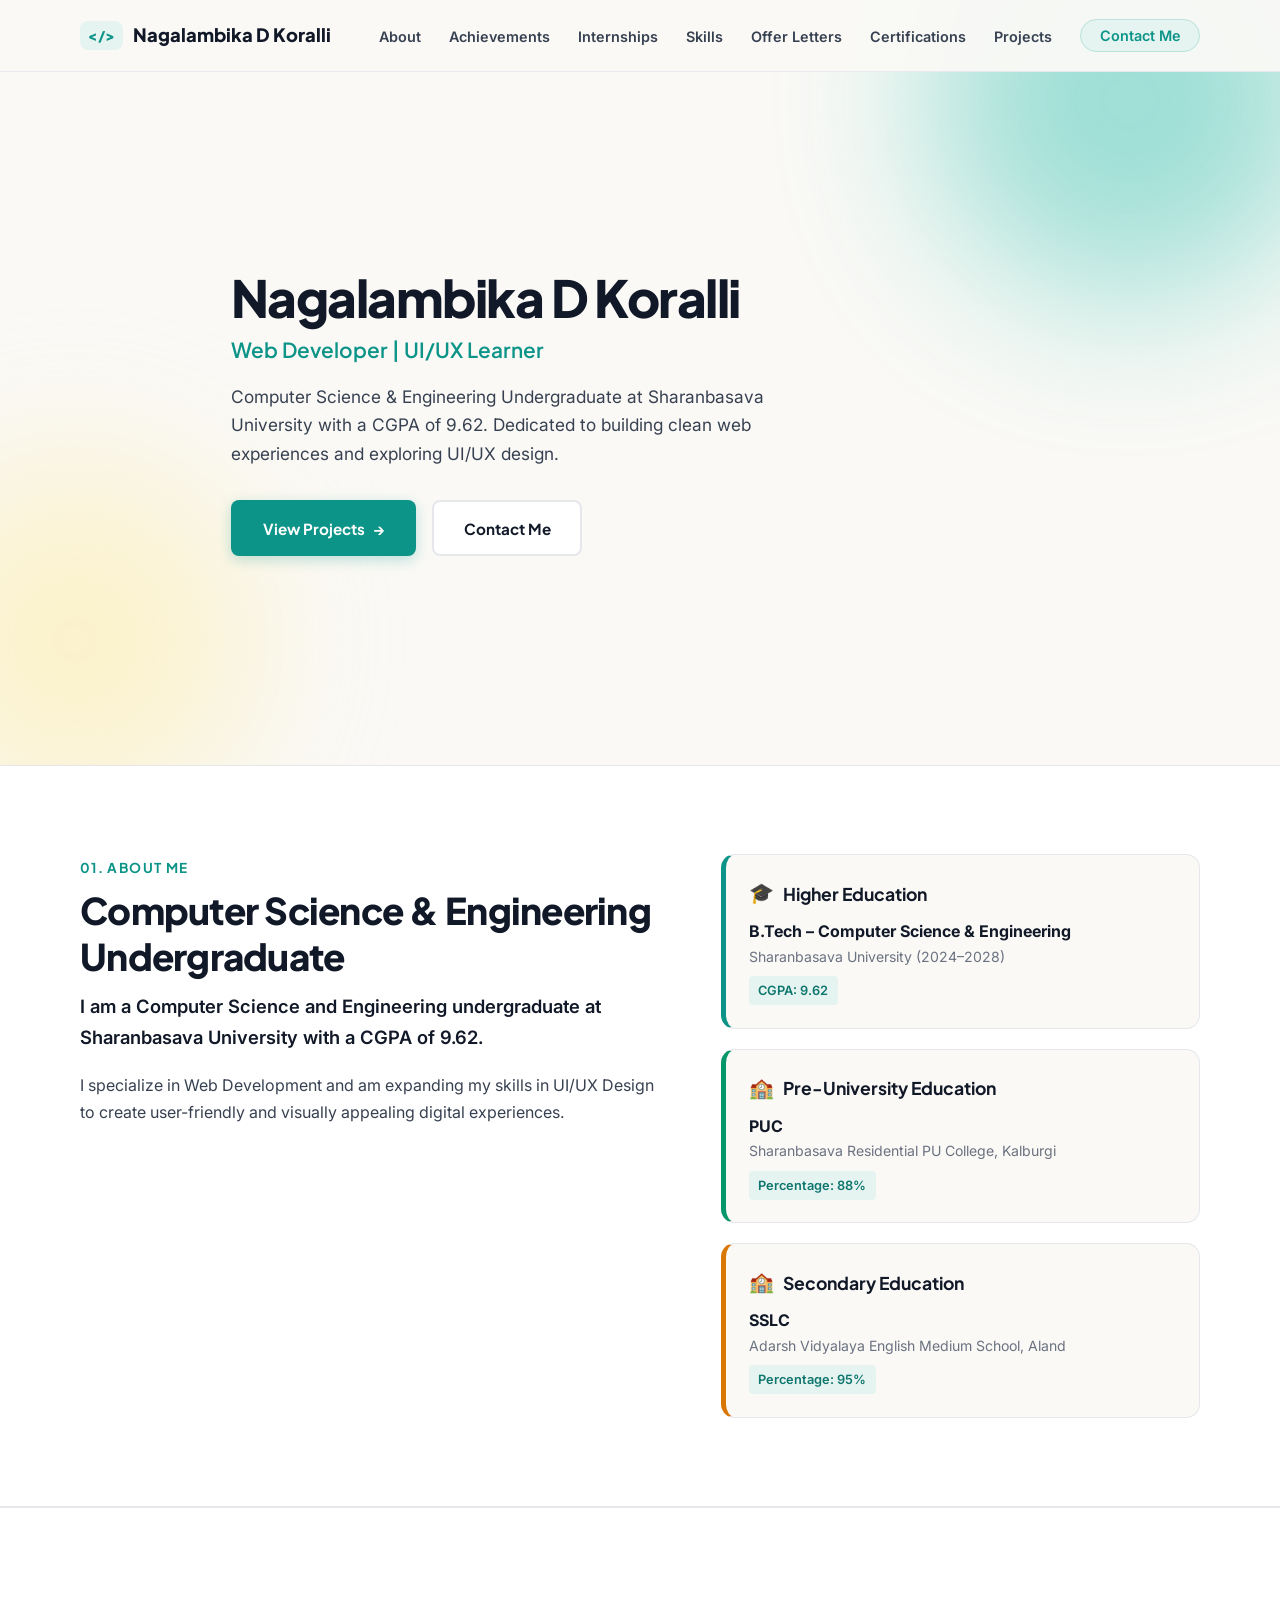
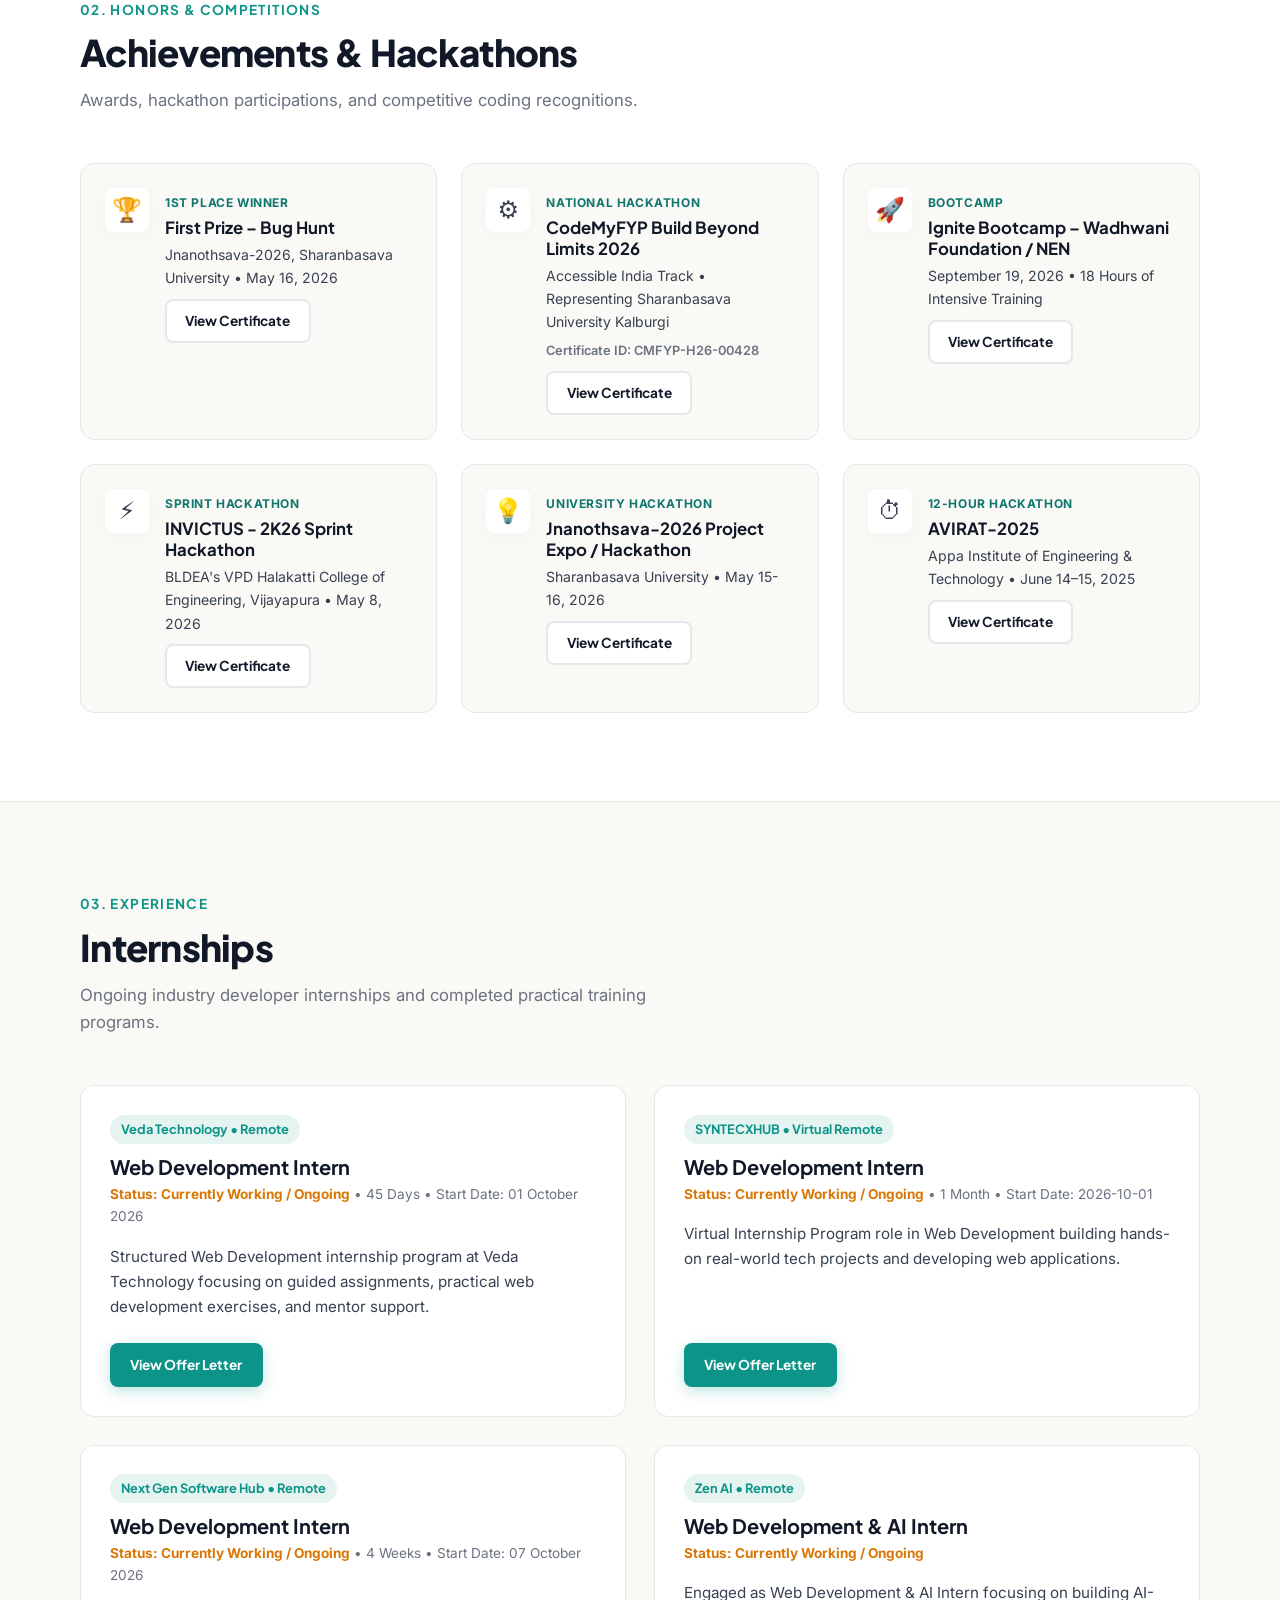
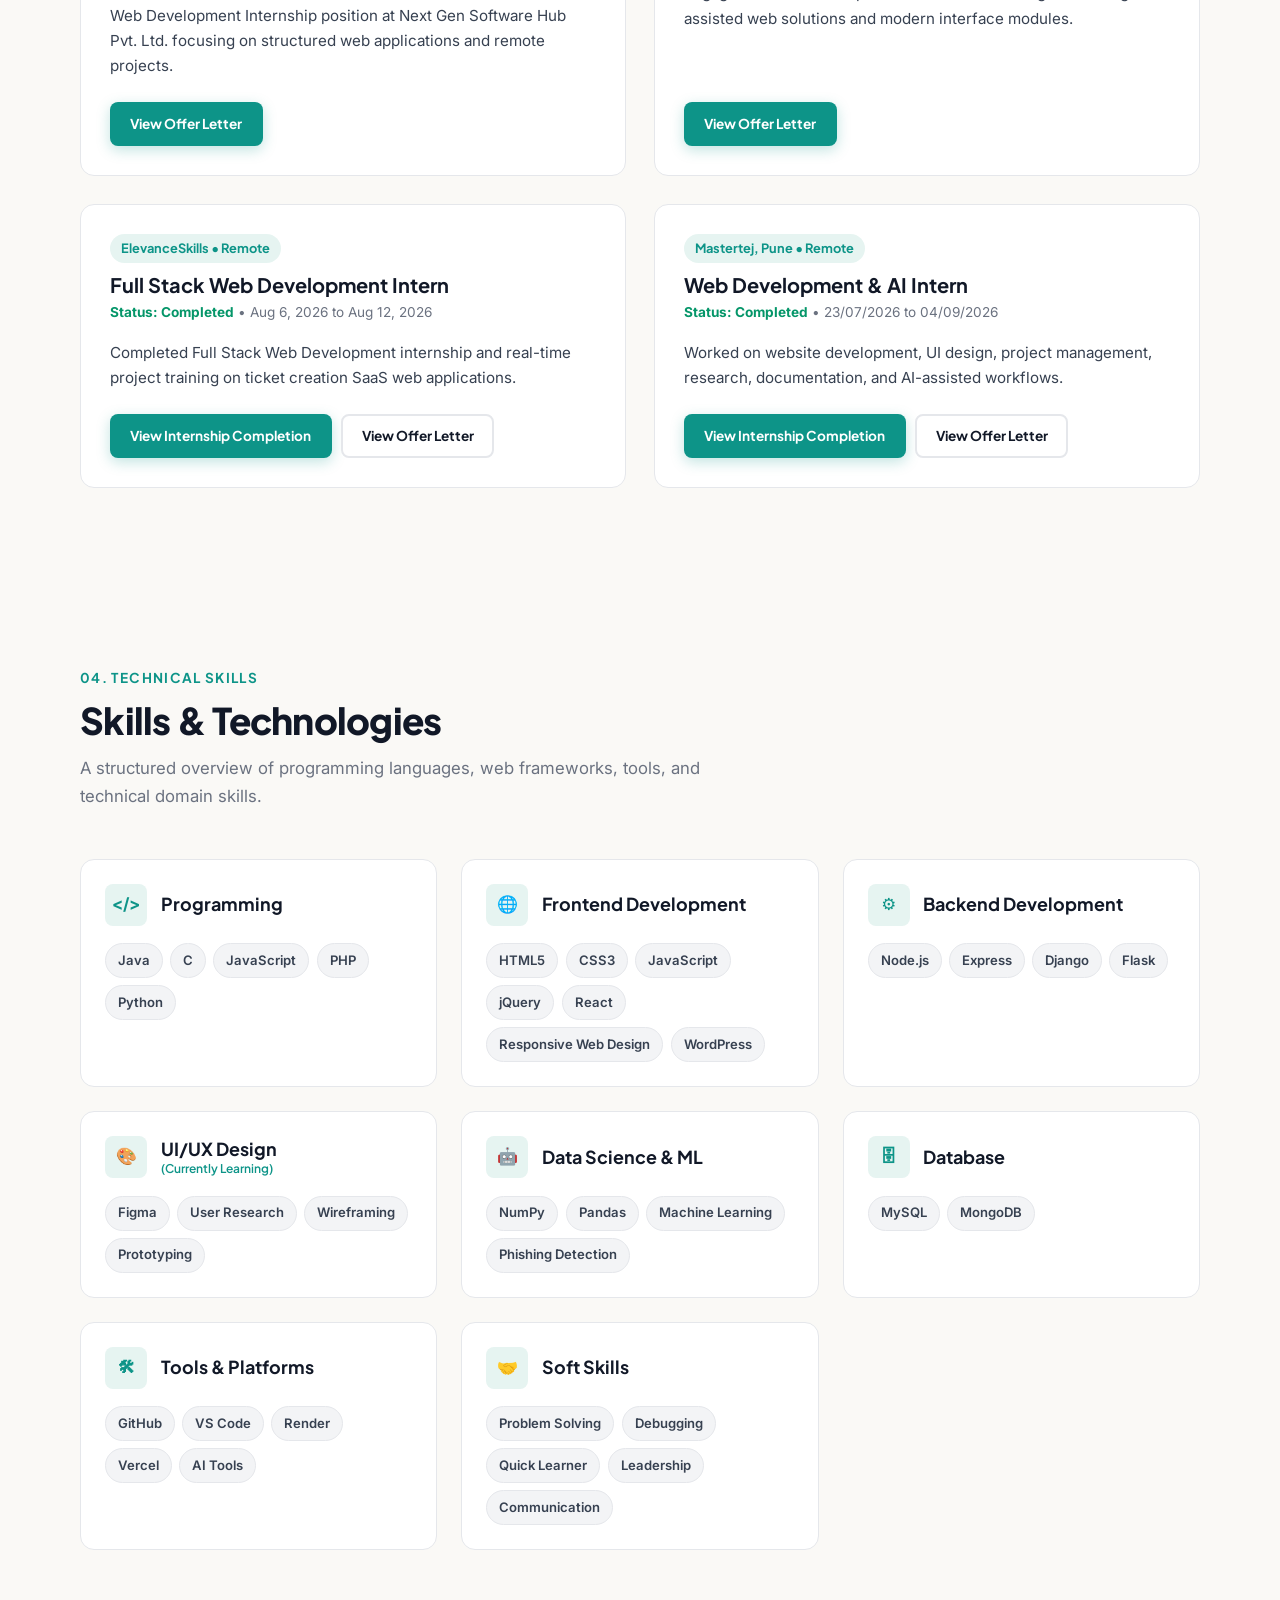
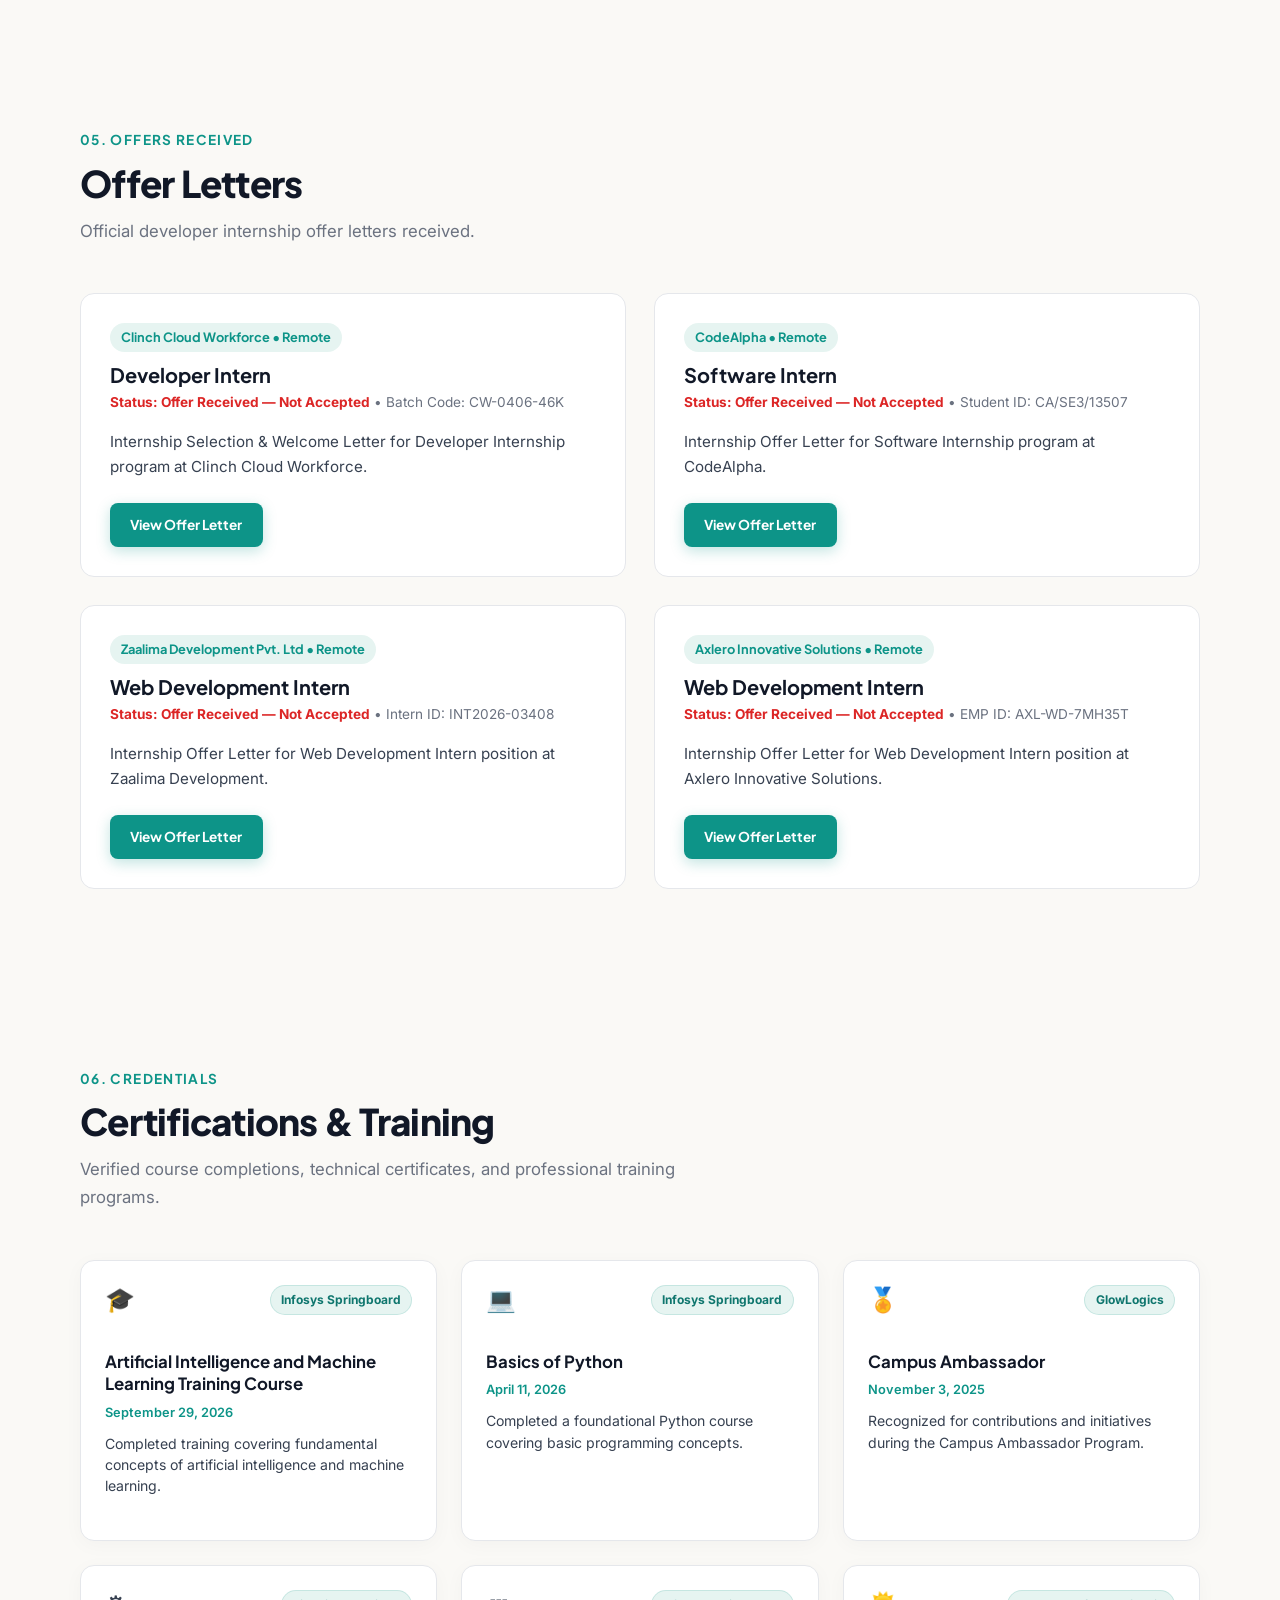
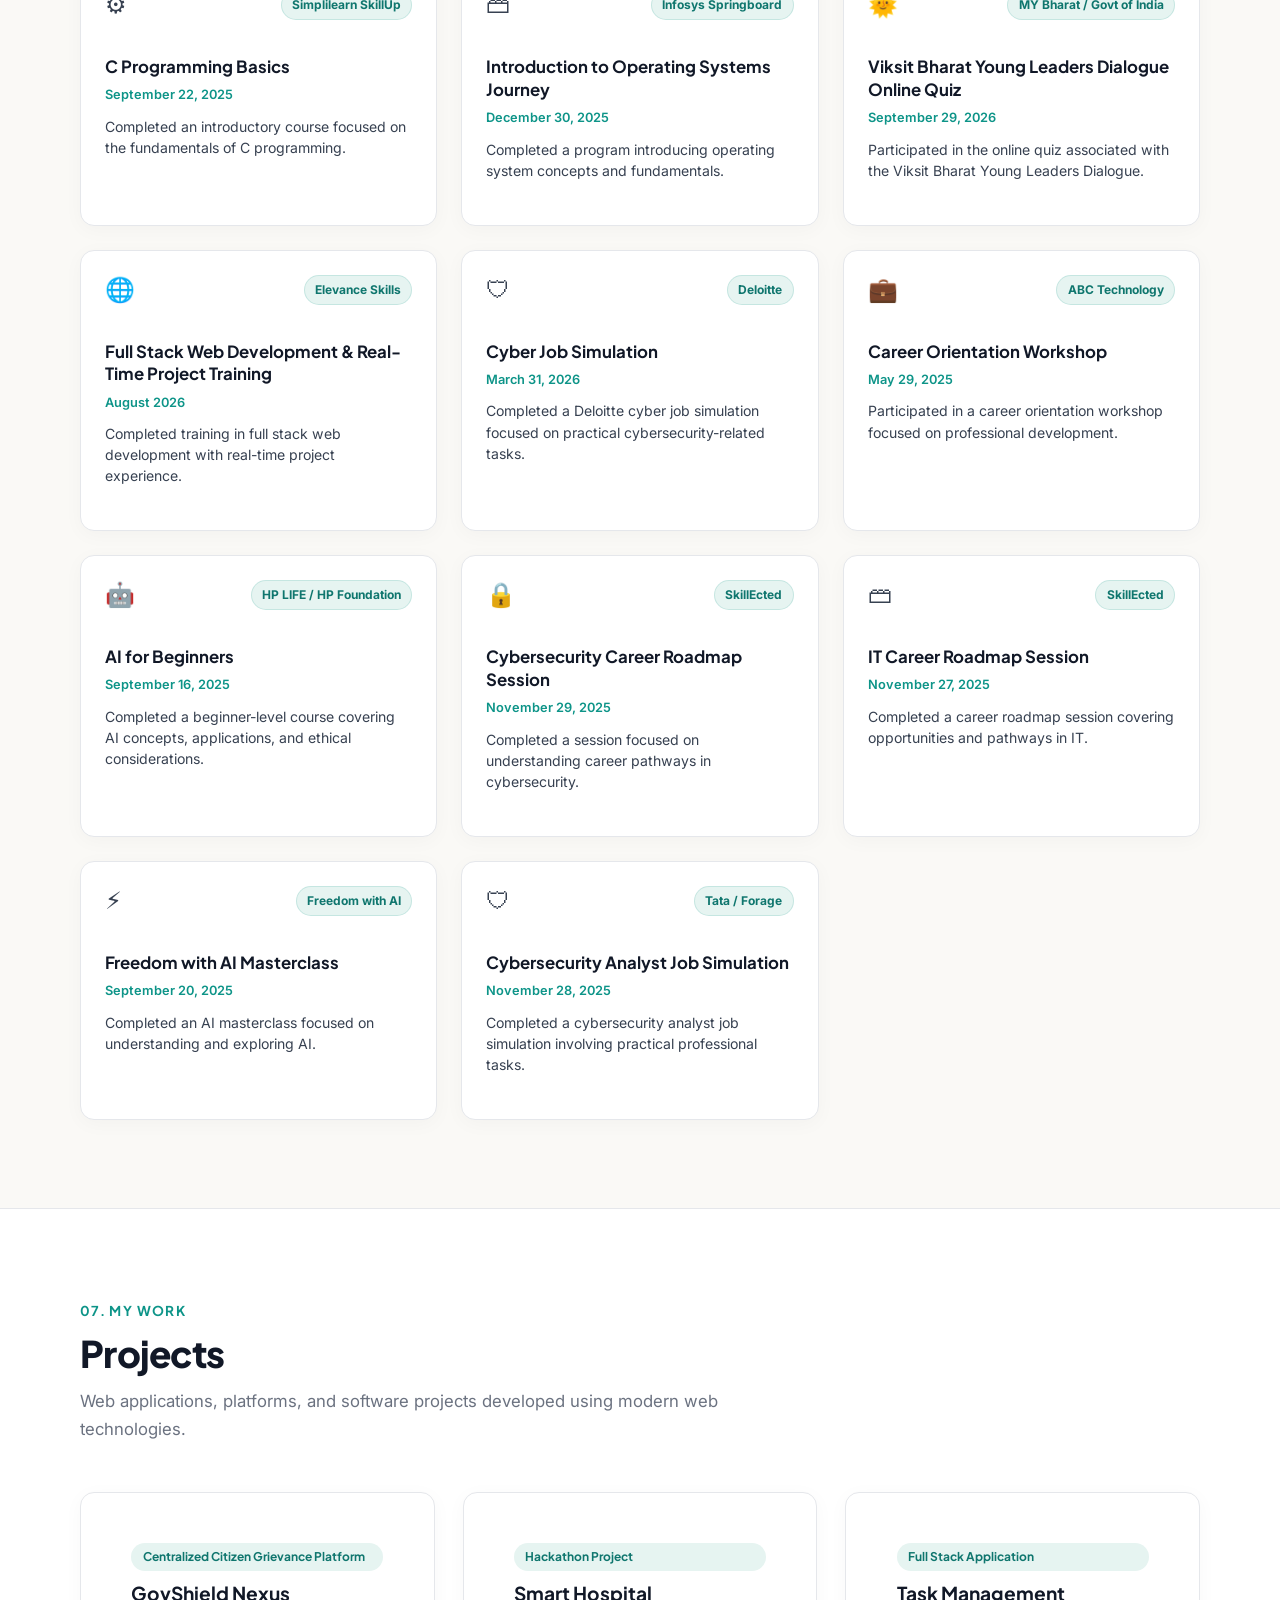
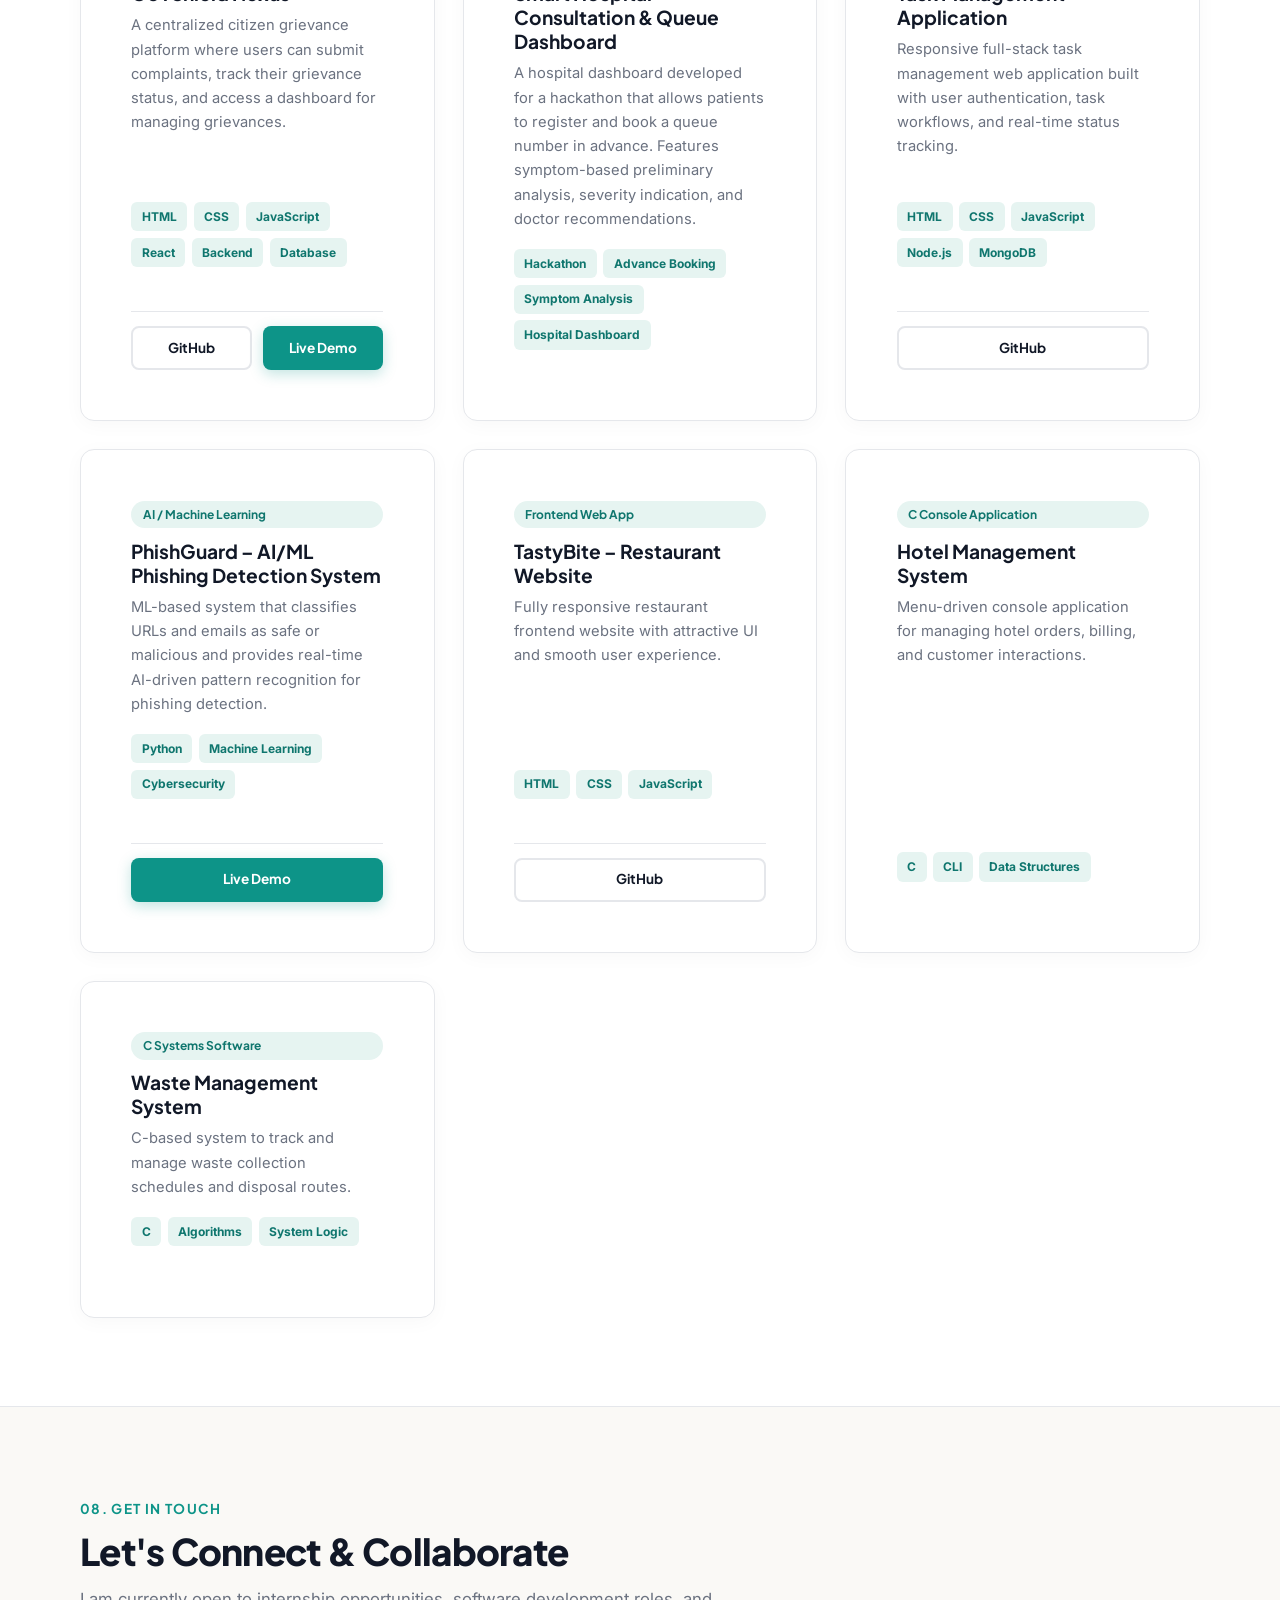
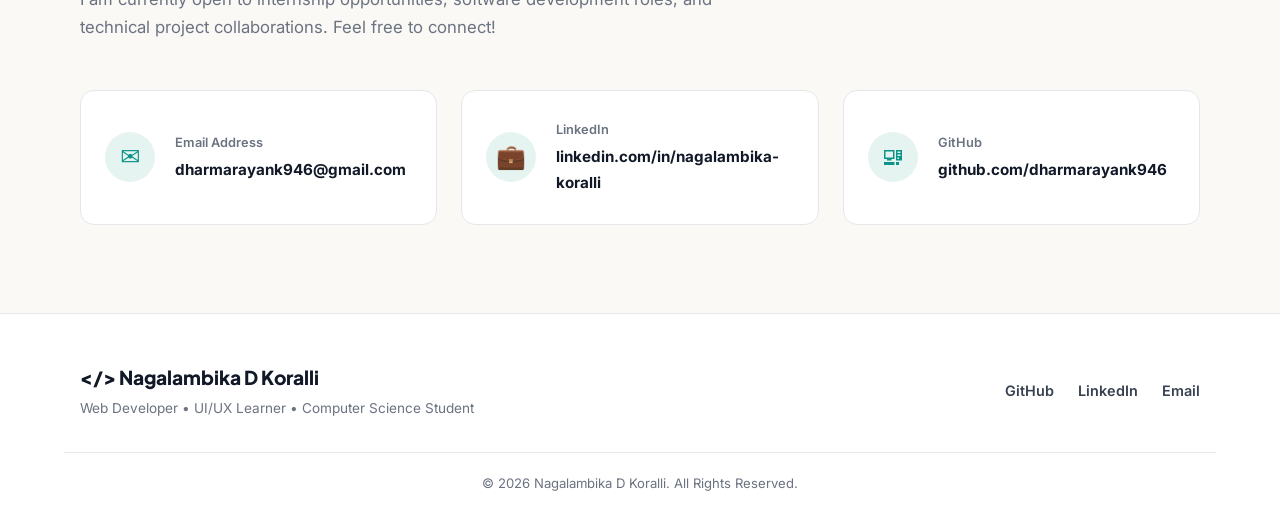
==== commit 4c8462d3: "Restructure repository root to serve Nagalambika Syntecxhub Portfolio directly at root for GitHub Pa" ====
--- a/index.html
+++ b/index.html
@@ -1,410 +1,983 @@
 <!DOCTYPE html>
 <html lang="en">
 <head>
-    <meta charset="UTF-8">
-    <meta name="viewport" content="width=device-width, initial-scale=1.0">
-    <meta name="description" content="Personal Introduction Page of Nagalambika D Koralli - Computer Science Student, Web Developer, and UI/UX Learner. Aspiring Scientist/Engineer 'SC' in ISRO.">
-    <title>Nagalambika D Koralli | Personal Introduction</title>
-    <!-- Google Fonts -->
-    <link rel="preconnect" href="https://fonts.googleapis.com">
-    <link rel="preconnect" href="https://fonts.gstatic.com" crossorigin>
-    <link href="https://fonts.googleapis.com/css2?family=Outfit:wght@300;400;500;600;700&display=swap" rel="stylesheet">
-    <link rel="stylesheet" href="styles.css">
+  <meta charset="UTF-8">
+  <meta name="viewport" content="width=device-width, initial-scale=1.0">
+  <meta name="description" content="Personal Portfolio of Nagalambika D Koralli - Web Developer & UI/UX Learner">
+  <title>Nagalambika D Koralli | Portfolio</title>
+  <link rel="stylesheet" href="style.css">
+  <link rel="preconnect" href="https://fonts.googleapis.com">
+  <link rel="preconnect" href="https://fonts.gstatic.com" crossorigin>
+  <link href="https://fonts.googleapis.com/css2?family=Plus+Jakarta+Sans:wght@400;500;600;700;800&family=Inter:wght@400;500;600&display=swap" rel="stylesheet">
 </head>
 <body>
 
-    <!-- HEADER / NAVIGATION -->
-    <header class="header">
-        <div class="container nav-container">
-            <a href="#hero" class="logo">NK</a>
-            <nav class="nav-links">
-                <a href="#hero">Home</a>
-                <a href="#about">About</a>
-                <a href="#skills">Skills</a>
-                <a href="#work">Work</a>
-                <a href="#goal">Goal</a>
-                <a href="#contact">Contact</a>
-            </nav>
-        </div>
-    </header>
-
-    <main>
-        <!-- HERO SECTION -->
-        <section id="hero" class="hero-section">
-            <div class="container hero-grid">
-                <div class="hero-content">
-                    <span class="badge">Computer Science Student</span>
-                    <h1 class="hero-title">Hi, I'm Nagalambika D Koralli</h1>
-                    <p class="hero-tagline">Learning. Creating. Building. Growing.</p>
-                    <p class="hero-intro">
-                        A passionate 5th semester Computer Science student dedicated to building clean web experiences, exploring UI/UX, and mastering software development step by step.
-                    </p>
-                    <div class="hero-actions">
-                        <a href="#about" class="btn btn-primary">Explore My Journey</a>
-                        <a href="#contact" class="btn btn-secondary">Contact Me</a>
-                    </div>
-                </div>
-                <div class="hero-image-container">
-                    <div class="photo-backdrop"></div>
-                    <figure class="photo-wrapper">
-                        <img src="profile.jpg" alt="Nagalambika D Koralli Professional Profile Photo" class="profile-photo">
-                    </figure>
-                </div>
-            </div>
-
-            <!-- Hero Scroll Transition Indicator -->
-            <div class="hero-scroll-indicator">
-                <a href="#about" class="scroll-link">
-                    <span>Scroll to explore</span>
-                    <span class="scroll-arrow">↓</span>
+  <!-- HEADER / NAVBAR -->
+  <header class="header">
+    <div class="container nav-container">
+      <a href="#hero" class="logo" aria-label="Go to top">
+        <span class="logo-badge">&lt;/&gt;</span>
+        <span class="logo-text">Nagalambika D Koralli</span>
+      </a>
+
+      <!-- CSS-only mobile menu toggle -->
+      <input type="checkbox" id="menu-toggle" class="menu-toggle" aria-label="Toggle navigation menu">
+      <label for="menu-toggle" class="hamburger" aria-label="Open navigation menu">
+        <span></span>
+        <span></span>
+        <span></span>
+      </label>
+
+      <nav class="nav-links" aria-label="Main Navigation">
+        <ul>
+          <li><a href="#about" class="nav-link">About</a></li>
+          <li><a href="#achievements" class="nav-link">Achievements</a></li>
+          <li><a href="#internships" class="nav-link">Internships</a></li>
+          <li><a href="#skills" class="nav-link">Skills</a></li>
+          <li><a href="#offer-letters" class="nav-link">Offer Letters</a></li>
+          <li><a href="#certifications" class="nav-link">Certifications</a></li>
+          <li><a href="#projects" class="nav-link">Projects</a></li>
+          <li><a href="#contact" class="nav-link nav-link-btn">Contact Me</a></li>
+        </ul>
+      </nav>
+    </div>
+  </header>
+
+  <main>
+    <!-- HERO SECTION -->
+    <section id="hero" class="hero-section">
+      <div class="bg-shape bg-shape-1" aria-hidden="true"></div>
+      <div class="bg-shape bg-shape-2" aria-hidden="true"></div>
+
+      <div class="container hero-container">
+        <!-- Hero Left -->
+        <div class="hero-left entrance-anim">
+          <h1 class="hero-title">
+            Nagalambika D Koralli
+          </h1>
+          <h2 class="hero-subtitle">Web Developer | UI/UX Learner</h2>
+          <p class="hero-intro">
+            Computer Science &amp; Engineering Undergraduate at Sharanbasava University with a CGPA of 9.62. Dedicated to building clean web experiences and exploring UI/UX design.
+          </p>
+          <div class="hero-actions">
+            <a href="#projects" class="btn btn-primary">
+              View Projects
+              <span class="btn-arrow" aria-hidden="true">&rarr;</span>
+            </a>
+            <a href="#contact" class="btn btn-outline">Contact Me</a>
+          </div>
+        </div>
+
+      </div>
+    </section>
+
+    <!-- 1. ABOUT ME SECTION -->
+    <section id="about" class="section about-section">
+      <div class="container">
+        <div class="about-asymmetric-grid">
+          <!-- Left Main Bio -->
+          <div class="about-main">
+            <div class="section-tag">01. ABOUT ME</div>
+            <h2 class="section-heading">Computer Science &amp; Engineering Undergraduate</h2>
+            <p class="about-text-lead">
+              I am a Computer Science and Engineering undergraduate at Sharanbasava University with a CGPA of 9.62.
+            </p>
+            <p class="about-text-body">
+              I specialize in Web Development and am expanding my skills in UI/UX Design to create user-friendly and visually appealing digital experiences.
+            </p>
+          </div>
+
+          <!-- Right Stacked Education Cards -->
+          <div class="about-cards-stack">
+            <!-- B.Tech -->
+            <div class="about-card border-accent-teal">
+              <div class="card-icon-header">
+                <span class="card-icon" aria-hidden="true">&#127891;</span>
+                <h3>Higher Education</h3>
+              </div>
+              <p class="card-highlight">B.Tech – Computer Science &amp; Engineering</p>
+              <p class="card-sub">Sharanbasava University (2024–2028)</p>
+              <span class="tag-chip">CGPA: 9.62</span>
+            </div>
+
+            <!-- PUC -->
+            <div class="about-card border-accent-sage">
+              <div class="card-icon-header">
+                <span class="card-icon" aria-hidden="true">&#127979;</span>
+                <h3>Pre-University Education</h3>
+              </div>
+              <p class="card-highlight">PUC</p>
+              <p class="card-sub">Sharanbasava Residential PU College, Kalburgi</p>
+              <span class="tag-chip">Percentage: 88%</span>
+            </div>
+
+            <!-- SSLC -->
+            <div class="about-card border-accent-amber">
+              <div class="card-icon-header">
+                <span class="card-icon" aria-hidden="true">&#127979;</span>
+                <h3>Secondary Education</h3>
+              </div>
+              <p class="card-highlight">SSLC</p>
+              <p class="card-sub">Adarsh Vidyalaya English Medium School, Aland</p>
+              <span class="tag-chip">Percentage: 95%</span>
+            </div>
+          </div>
+        </div>
+      </div>
+    </section>
+
+    <!-- 2. ACHIEVEMENTS & HACKATHONS SECTION -->
+    <section id="achievements" class="section achievements-section">
+      <div class="container">
+        <div class="section-header-left">
+          <div class="section-tag">02. HONORS &amp; COMPETITIONS</div>
+          <h2 class="section-heading">Achievements &amp; Hackathons</h2>
+          <p class="section-description">
+            Awards, hackathon participations, and competitive coding recognitions.
+          </p>
+        </div>
+
+        <div class="achievements-grid">
+          <!-- Achievement 1: Bug Hunt -->
+          <div class="achievement-card">
+            <div class="achievement-icon" aria-hidden="true">&#127942;</div>
+            <div class="achievement-content">
+              <span class="achievement-tag">1st Place Winner</span>
+              <h3>First Prize – Bug Hunt</h3>
+              <p>Jnanothsava-2026, Sharanbasava University • May 16, 2026</p>
+              <a href="assets/documents/bug_hunt_certificate.jpg" target="_blank" rel="noopener noreferrer" class="btn btn-sm btn-outline" style="margin-top: 0.6rem;">View Certificate</a>
+            </div>
+          </div>
+
+          <!-- Achievement 2: CodeMyFYP -->
+          <div class="achievement-card">
+            <div class="achievement-icon" aria-hidden="true">&#9881;</div>
+            <div class="achievement-content">
+              <span class="achievement-tag">National Hackathon</span>
+              <h3>CodeMyFYP Build Beyond Limits 2026</h3>
+              <p>Accessible India Track • Representing Sharanbasava University Kalburgi</p>
+              <small class="cert-id-text">Certificate ID: CMFYP-H26-00428</small>
+              <a href="assets/documents/codemyfyp_hackathon.jpg" target="_blank" rel="noopener noreferrer" class="btn btn-sm btn-outline" style="margin-top: 0.6rem;">View Certificate</a>
+            </div>
+          </div>
+
+          <!-- Achievement 3: Ignite Bootcamp -->
+          <div class="achievement-card">
+            <div class="achievement-icon" aria-hidden="true">&#128640;</div>
+            <div class="achievement-content">
+              <span class="achievement-tag">Bootcamp</span>
+              <h3>Ignite Bootcamp – Wadhwani Foundation / NEN</h3>
+              <p>September 19, 2026 • 18 Hours of Intensive Training</p>
+              <a href="assets/documents/ignite_bootcamp.jpg" target="_blank" rel="noopener noreferrer" class="btn btn-sm btn-outline" style="margin-top: 0.6rem;">View Certificate</a>
+            </div>
+          </div>
+
+          <!-- Achievement 4: INVICTUS -->
+          <div class="achievement-card">
+            <div class="achievement-icon" aria-hidden="true">&#9889;</div>
+            <div class="achievement-content">
+              <span class="achievement-tag">Sprint Hackathon</span>
+              <h3>INVICTUS - 2K26 Sprint Hackathon</h3>
+              <p>BLDEA's VPD Halakatti College of Engineering, Vijayapura • May 8, 2026</p>
+              <a href="assets/documents/invictus_hackathon.jpg" target="_blank" rel="noopener noreferrer" class="btn btn-sm btn-outline" style="margin-top: 0.6rem;">View Certificate</a>
+            </div>
+          </div>
+
+          <!-- Achievement 5: Jnanothsava-2026 -->
+          <div class="achievement-card">
+            <div class="achievement-icon" aria-hidden="true">&#128161;</div>
+            <div class="achievement-content">
+              <span class="achievement-tag">University Hackathon</span>
+              <h3>Jnanothsava-2026 Project Expo / Hackathon</h3>
+              <p>Sharanbasava University • May 15-16, 2026</p>
+              <a href="assets/documents/jnanothsava_participation.jpg" target="_blank" rel="noopener noreferrer" class="btn btn-sm btn-outline" style="margin-top: 0.6rem;">View Certificate</a>
+            </div>
+          </div>
+
+          <!-- Achievement 6: AVIRAT-2025 -->
+          <div class="achievement-card">
+            <div class="achievement-icon" aria-hidden="true">&#9201;</div>
+            <div class="achievement-content">
+              <span class="achievement-tag">12-Hour Hackathon</span>
+              <h3>AVIRAT-2025</h3>
+              <p>Appa Institute of Engineering &amp; Technology • June 14–15, 2025</p>
+              <a href="assets/documents/avirat_hackathon.jpg" target="_blank" rel="noopener noreferrer" class="btn btn-sm btn-outline" style="margin-top: 0.6rem;">View Certificate</a>
+            </div>
+          </div>
+        </div>
+      </div>
+    </section>
+
+    <!-- 3. INTERNSHIPS SECTION -->
+    <section id="internships" class="section internships-section">
+      <div class="container">
+        <div class="section-header-left">
+          <div class="section-tag">03. EXPERIENCE</div>
+          <h2 class="section-heading">Internships</h2>
+          <p class="section-description">
+            Ongoing industry developer internships and completed practical training programs.
+          </p>
+        </div>
+
+        <div class="internships-grid">
+          <!-- Ongoing 1: Veda Technology -->
+          <div class="internship-card border-accent-amber">
+            <div class="internship-header">
+              <div>
+                <span class="company-badge">Veda Technology • Remote</span>
+                <h3 class="internship-role">Web Development Intern</h3>
+                <p class="internship-meta"><strong class="status-ongoing">Status: Currently Working / Ongoing</strong> • 45 Days • Start Date: 01 October 2026</p>
+              </div>
+            </div>
+            <p class="internship-desc">
+              Structured Web Development internship program at Veda Technology focusing on guided assignments, practical web development exercises, and mentor support.
+            </p>
+            <div class="doc-actions">
+              <a href="assets/documents/veda_technology_offer.pdf" target="_blank" rel="noopener noreferrer" class="btn btn-sm btn-primary">
+                View Offer Letter
+              </a>
+            </div>
+          </div>
+
+          <!-- Ongoing 2: SYNTECXHUB -->
+          <div class="internship-card border-accent-teal">
+            <div class="internship-header">
+              <div>
+                <span class="company-badge">SYNTECXHUB • Virtual Remote</span>
+                <h3 class="internship-role">Web Development Intern</h3>
+                <p class="internship-meta"><strong class="status-ongoing">Status: Currently Working / Ongoing</strong> • 1 Month • Start Date: 2026-10-01</p>
+              </div>
+            </div>
+            <p class="internship-desc">
+              Virtual Internship Program role in Web Development building hands-on real-world tech projects and developing web applications.
+            </p>
+            <div class="doc-actions">
+              <a href="assets/documents/syntecxhub_offer.pdf" target="_blank" rel="noopener noreferrer" class="btn btn-sm btn-primary">
+                View Offer Letter
+              </a>
+            </div>
+          </div>
+
+          <!-- Ongoing 3: Next Gen Software Hub -->
+          <div class="internship-card border-accent-amber">
+            <div class="internship-header">
+              <div>
+                <span class="company-badge">Next Gen Software Hub • Remote</span>
+                <h3 class="internship-role">Web Development Intern</h3>
+                <p class="internship-meta"><strong class="status-ongoing">Status: Currently Working / Ongoing</strong> • 4 Weeks • Start Date: 07 October 2026</p>
+              </div>
+            </div>
+            <p class="internship-desc">
+              Web Development Internship position at Next Gen Software Hub Pvt. Ltd. focusing on structured web applications and remote projects.
+            </p>
+            <div class="doc-actions">
+              <a href="assets/documents/nextgen_offer.pdf" target="_blank" rel="noopener noreferrer" class="btn btn-sm btn-primary">
+                View Offer Letter
+              </a>
+            </div>
+          </div>
+
+          <!-- Ongoing 3: Zen AI -->
+          <div class="internship-card border-accent-sage">
+            <div class="internship-header">
+              <div>
+                <span class="company-badge">Zen AI • Remote</span>
+                <h3 class="internship-role">Web Development &amp; AI Intern</h3>
+                <p class="internship-meta"><strong class="status-ongoing">Status: Currently Working / Ongoing</strong></p>
+              </div>
+            </div>
+            <p class="internship-desc">
+              Engaged as Web Development &amp; AI Intern focusing on building AI-assisted web solutions and modern interface modules.
+            </p>
+            <div class="doc-actions">
+              <a href="assets/documents/nextgen_offer.pdf" target="_blank" rel="noopener noreferrer" class="btn btn-sm btn-primary">
+                View Offer Letter
+              </a>
+            </div>
+          </div>
+
+          <!-- Completed 1: ElevanceSkills -->
+          <div class="internship-card border-accent-teal">
+            <div class="internship-header">
+              <div>
+                <span class="company-badge">ElevanceSkills • Remote</span>
+                <h3 class="internship-role">Full Stack Web Development Intern</h3>
+                <p class="internship-meta"><strong class="status-completed">Status: Completed</strong> • Aug 6, 2026 to Aug 12, 2026</p>
+              </div>
+            </div>
+            <p class="internship-desc">
+              Completed Full Stack Web Development internship and real-time project training on ticket creation SaaS web applications.
+            </p>
+            <div class="doc-actions">
+              <a href="assets/documents/internship_completion.pdf#page=2" target="_blank" rel="noopener noreferrer" class="btn btn-sm btn-primary">
+                View Internship Completion
+              </a>
+              <a href="assets/documents/elevanceskills_offer.pdf" target="_blank" rel="noopener noreferrer" class="btn btn-sm btn-outline">
+                View Offer Letter
+              </a>
+            </div>
+          </div>
+
+          <!-- Completed 2: Mastertej -->
+          <div class="internship-card border-accent-sage">
+            <div class="internship-header">
+              <div>
+                <span class="company-badge">Mastertej, Pune • Remote</span>
+                <h3 class="internship-role">Web Development &amp; AI Intern</h3>
+                <p class="internship-meta"><strong class="status-completed">Status: Completed</strong> • 23/07/2026 to 04/09/2026</p>
+              </div>
+            </div>
+            <p class="internship-desc">
+              Worked on website development, UI design, project management, research, documentation, and AI-assisted workflows.
+            </p>
+            <div class="doc-actions">
+              <a href="assets/documents/internship_completion.pdf#page=1" target="_blank" rel="noopener noreferrer" class="btn btn-sm btn-primary">
+                View Internship Completion
+              </a>
+              <a href="assets/documents/mastertej_offer.pdf" target="_blank" rel="noopener noreferrer" class="btn btn-sm btn-outline">
+                View Offer Letter
+              </a>
+            </div>
+          </div>
+        </div>
+      </div>
+    </section>
+
+    <!-- 4. SKILLS SECTION -->
+    <section id="skills" class="section skills-section">
+      <div class="container">
+        <div class="section-header-left">
+          <div class="section-tag">04. TECHNICAL SKILLS</div>
+          <h2 class="section-heading">Skills &amp; Technologies</h2>
+          <p class="section-description">
+            A structured overview of programming languages, web frameworks, tools, and technical domain skills.
+          </p>
+        </div>
+
+        <div class="skills-grid">
+          <!-- Programming -->
+          <div class="skill-card">
+            <div class="skill-header">
+              <div class="skill-icon-bg" aria-hidden="true">&lt;/&gt;</div>
+              <h3>Programming</h3>
+            </div>
+            <div class="skill-tags-group">
+              <span class="skill-badge">Java</span>
+              <span class="skill-badge">C</span>
+              <span class="skill-badge">JavaScript</span>
+              <span class="skill-badge">PHP</span>
+              <span class="skill-badge">Python</span>
+            </div>
+          </div>
+
+          <!-- Frontend -->
+          <div class="skill-card">
+            <div class="skill-header">
+              <div class="skill-icon-bg" aria-hidden="true">&#127760;</div>
+              <h3>Frontend Development</h3>
+            </div>
+            <div class="skill-tags-group">
+              <span class="skill-badge">HTML5</span>
+              <span class="skill-badge">CSS3</span>
+              <span class="skill-badge">JavaScript</span>
+              <span class="skill-badge">jQuery</span>
+              <span class="skill-badge">React</span>
+              <span class="skill-badge">Responsive Web Design</span>
+              <span class="skill-badge">WordPress</span>
+            </div>
+          </div>
+
+          <!-- Backend -->
+          <div class="skill-card">
+            <div class="skill-header">
+              <div class="skill-icon-bg" aria-hidden="true">&#9881;</div>
+              <h3>Backend Development</h3>
+            </div>
+            <div class="skill-tags-group">
+              <span class="skill-badge">Node.js</span>
+              <span class="skill-badge">Express</span>
+              <span class="skill-badge">Django</span>
+              <span class="skill-badge">Flask</span>
+            </div>
+          </div>
+
+          <!-- UI/UX (Currently Learning) -->
+          <div class="skill-card">
+            <div class="skill-header">
+              <div class="skill-icon-bg" aria-hidden="true">&#127912;</div>
+              <h3>UI/UX Design <small class="learning-tag">(Currently Learning)</small></h3>
+            </div>
+            <div class="skill-tags-group">
+              <span class="skill-badge">Figma</span>
+              <span class="skill-badge">User Research</span>
+              <span class="skill-badge">Wireframing</span>
+              <span class="skill-badge">Prototyping</span>
+            </div>
+          </div>
+
+          <!-- Data Science & ML -->
+          <div class="skill-card">
+            <div class="skill-header">
+              <div class="skill-icon-bg" aria-hidden="true">&#129302;</div>
+              <h3>Data Science &amp; ML</h3>
+            </div>
+            <div class="skill-tags-group">
+              <span class="skill-badge">NumPy</span>
+              <span class="skill-badge">Pandas</span>
+              <span class="skill-badge">Machine Learning</span>
+              <span class="skill-badge">Phishing Detection</span>
+            </div>
+          </div>
+
+          <!-- Database -->
+          <div class="skill-card">
+            <div class="skill-header">
+              <div class="skill-icon-bg" aria-hidden="true">&#128452;</div>
+              <h3>Database</h3>
+            </div>
+            <div class="skill-tags-group">
+              <span class="skill-badge">MySQL</span>
+              <span class="skill-badge">MongoDB</span>
+            </div>
+          </div>
+
+          <!-- Tools & Platforms -->
+          <div class="skill-card">
+            <div class="skill-header">
+              <div class="skill-icon-bg" aria-hidden="true">&#128736;</div>
+              <h3>Tools &amp; Platforms</h3>
+            </div>
+            <div class="skill-tags-group">
+              <span class="skill-badge">GitHub</span>
+              <span class="skill-badge">VS Code</span>
+              <span class="skill-badge">Render</span>
+              <span class="skill-badge">Vercel</span>
+              <span class="skill-badge">AI Tools</span>
+            </div>
+          </div>
+
+          <!-- Soft Skills -->
+          <div class="skill-card">
+            <div class="skill-header">
+              <div class="skill-icon-bg" aria-hidden="true">&#129309;</div>
+              <h3>Soft Skills</h3>
+            </div>
+            <div class="skill-tags-group">
+              <span class="skill-badge">Problem Solving</span>
+              <span class="skill-badge">Debugging</span>
+              <span class="skill-badge">Quick Learner</span>
+              <span class="skill-badge">Leadership</span>
+              <span class="skill-badge">Communication</span>
+            </div>
+          </div>
+        </div>
+      </div>
+    </section>
+
+    <!-- 5. OFFER LETTERS SECTION -->
+    <section id="offer-letters" class="section offer-letters-section">
+      <div class="container">
+        <div class="section-header-left">
+          <div class="section-tag">05. OFFERS RECEIVED</div>
+          <h2 class="section-heading">Offer Letters</h2>
+          <p class="section-description">
+            Official developer internship offer letters received.
+          </p>
+        </div>
+
+        <div class="internships-grid">
+          <!-- Offer 1: Clinch Cloud Workforce -->
+          <div class="internship-card border-accent-teal">
+            <div class="internship-header">
+              <div>
+                <span class="company-badge">Clinch Cloud Workforce • Remote</span>
+                <h3 class="internship-role">Developer Intern</h3>
+                <p class="internship-meta"><span class="status-not-accepted">Status: Offer Received — Not Accepted</span> • Batch Code: CW-0406-46K</p>
+              </div>
+            </div>
+            <p class="internship-desc">
+              Internship Selection &amp; Welcome Letter for Developer Internship program at Clinch Cloud Workforce.
+            </p>
+            <div class="doc-actions">
+              <a href="assets/documents/clinch_cloud_offer.pdf" target="_blank" rel="noopener noreferrer" class="btn btn-sm btn-primary">
+                View Offer Letter
+              </a>
+            </div>
+          </div>
+
+          <!-- Offer 2: CodeAlpha -->
+          <div class="internship-card border-accent-sage">
+            <div class="internship-header">
+              <div>
+                <span class="company-badge">CodeAlpha • Remote</span>
+                <h3 class="internship-role">Software Intern</h3>
+                <p class="internship-meta"><span class="status-not-accepted">Status: Offer Received — Not Accepted</span> • Student ID: CA/SE3/13507</p>
+              </div>
+            </div>
+            <p class="internship-desc">
+              Internship Offer Letter for Software Internship program at CodeAlpha.
+            </p>
+            <div class="doc-actions">
+              <a href="assets/documents/codealpha_offer.pdf" target="_blank" rel="noopener noreferrer" class="btn btn-sm btn-primary">
+                View Offer Letter
+              </a>
+            </div>
+          </div>
+
+          <!-- Offer 3: Zaalima Development -->
+          <div class="internship-card border-accent-amber">
+            <div class="internship-header">
+              <div>
+                <span class="company-badge">Zaalima Development Pvt. Ltd • Remote</span>
+                <h3 class="internship-role">Web Development Intern</h3>
+                <p class="internship-meta"><span class="status-not-accepted">Status: Offer Received — Not Accepted</span> • Intern ID: INT2026-03408</p>
+              </div>
+            </div>
+            <p class="internship-desc">
+              Internship Offer Letter for Web Development Intern position at Zaalima Development.
+            </p>
+            <div class="doc-actions">
+              <a href="assets/documents/zaalima_offer.pdf" target="_blank" rel="noopener noreferrer" class="btn btn-sm btn-primary">
+                View Offer Letter
+              </a>
+            </div>
+          </div>
+
+          <!-- Offer 4: Axlero Innovative Solutions -->
+          <div class="internship-card border-accent-teal">
+            <div class="internship-header">
+              <div>
+                <span class="company-badge">Axlero Innovative Solutions • Remote</span>
+                <h3 class="internship-role">Web Development Intern</h3>
+                <p class="internship-meta"><span class="status-not-accepted">Status: Offer Received — Not Accepted</span> • EMP ID: AXL-WD-7MH35T</p>
+              </div>
+            </div>
+            <p class="internship-desc">
+              Internship Offer Letter for Web Development Intern position at Axlero Innovative Solutions.
+            </p>
+            <div class="doc-actions">
+              <a href="assets/documents/axlero_offer.pdf" target="_blank" rel="noopener noreferrer" class="btn btn-sm btn-primary">
+                View Offer Letter
+              </a>
+            </div>
+          </div>
+        </div>
+      </div>
+    </section>
+
+    <!-- 6. CERTIFICATIONS SECTION -->
+    <section id="certifications" class="section certifications-section">
+      <div class="container">
+        <div class="section-header-left">
+          <div class="section-tag">06. CREDENTIALS</div>
+          <h2 class="section-heading">Certifications &amp; Training</h2>
+          <p class="section-description">
+            Verified course completions, technical certificates, and professional training programs.
+          </p>
+        </div>
+
+        <div class="certifications-grid-3col">
+          <!-- Cert 1: AI & ML -->
+          <div class="cert-card">
+            <div class="cert-card-header">
+              <span class="cert-badge-icon" aria-hidden="true">&#127891;</span>
+              <span class="cert-issuer-badge">Infosys Springboard</span>
+            </div>
+            <div class="cert-card-body">
+              <h3 class="cert-card-title">Artificial Intelligence and Machine Learning Training Course</h3>
+              <p class="cert-card-date">September 29, 2026</p>
+              <p class="cert-card-desc">Completed training covering fundamental concepts of artificial intelligence and machine learning.</p>
+            </div>
+          </div>
+
+          <!-- Cert 2: Basics of Python -->
+          <div class="cert-card">
+            <div class="cert-card-header">
+              <span class="cert-badge-icon" aria-hidden="true">&#128187;</span>
+              <span class="cert-issuer-badge">Infosys Springboard</span>
+            </div>
+            <div class="cert-card-body">
+              <h3 class="cert-card-title">Basics of Python</h3>
+              <p class="cert-card-date">April 11, 2026</p>
+              <p class="cert-card-desc">Completed a foundational Python course covering basic programming concepts.</p>
+            </div>
+          </div>
+
+          <!-- Cert 3: Campus Ambassador -->
+          <div class="cert-card">
+            <div class="cert-card-header">
+              <span class="cert-badge-icon" aria-hidden="true">&#127941;</span>
+              <span class="cert-issuer-badge">GlowLogics</span>
+            </div>
+            <div class="cert-card-body">
+              <h3 class="cert-card-title">Campus Ambassador</h3>
+              <p class="cert-card-date">November 3, 2025</p>
+              <p class="cert-card-desc">Recognized for contributions and initiatives during the Campus Ambassador Program.</p>
+            </div>
+          </div>
+
+          <!-- Cert 4: C Programming Basics -->
+          <div class="cert-card">
+            <div class="cert-card-header">
+              <span class="cert-badge-icon" aria-hidden="true">&#9881;</span>
+              <span class="cert-issuer-badge">Simplilearn SkillUp</span>
+            </div>
+            <div class="cert-card-body">
+              <h3 class="cert-card-title">C Programming Basics</h3>
+              <p class="cert-card-date">September 22, 2025</p>
+              <p class="cert-card-desc">Completed an introductory course focused on the fundamentals of C programming.</p>
+            </div>
+          </div>
+
+          <!-- Cert 5: Intro to OS Journey -->
+          <div class="cert-card">
+            <div class="cert-card-header">
+              <span class="cert-badge-icon" aria-hidden="true">&#128451;</span>
+              <span class="cert-issuer-badge">Infosys Springboard</span>
+            </div>
+            <div class="cert-card-body">
+              <h3 class="cert-card-title">Introduction to Operating Systems Journey</h3>
+              <p class="cert-card-date">December 30, 2025</p>
+              <p class="cert-card-desc">Completed a program introducing operating system concepts and fundamentals.</p>
+            </div>
+          </div>
+
+          <!-- Cert 6: Viksit Bharat -->
+          <div class="cert-card">
+            <div class="cert-card-header">
+              <span class="cert-badge-icon" aria-hidden="true">&#127774;</span>
+              <span class="cert-issuer-badge">MY Bharat / Govt of India</span>
+            </div>
+            <div class="cert-card-body">
+              <h3 class="cert-card-title">Viksit Bharat Young Leaders Dialogue Online Quiz</h3>
+              <p class="cert-card-date">September 29, 2026</p>
+              <p class="cert-card-desc">Participated in the online quiz associated with the Viksit Bharat Young Leaders Dialogue.</p>
+            </div>
+          </div>
+
+          <!-- Cert 7: Full Stack Web Dev & Real-Time Project -->
+          <div class="cert-card">
+            <div class="cert-card-header">
+              <span class="cert-badge-icon" aria-hidden="true">&#127760;</span>
+              <span class="cert-issuer-badge">Elevance Skills</span>
+            </div>
+            <div class="cert-card-body">
+              <h3 class="cert-card-title">Full Stack Web Development &amp; Real-Time Project Training</h3>
+              <p class="cert-card-date">August 2026</p>
+              <p class="cert-card-desc">Completed training in full stack web development with real-time project experience.</p>
+            </div>
+          </div>
+
+          <!-- Cert 8: Cyber Job Simulation -->
+          <div class="cert-card">
+            <div class="cert-card-header">
+              <span class="cert-badge-icon" aria-hidden="true">&#128737;</span>
+              <span class="cert-issuer-badge">Deloitte</span>
+            </div>
+            <div class="cert-card-body">
+              <h3 class="cert-card-title">Cyber Job Simulation</h3>
+              <p class="cert-card-date">March 31, 2026</p>
+              <p class="cert-card-desc">Completed a Deloitte cyber job simulation focused on practical cybersecurity-related tasks.</p>
+            </div>
+          </div>
+
+          <!-- Cert 9: Career Orientation Workshop -->
+          <div class="cert-card">
+            <div class="cert-card-header">
+              <span class="cert-badge-icon" aria-hidden="true">&#128188;</span>
+              <span class="cert-issuer-badge">ABC Technology</span>
+            </div>
+            <div class="cert-card-body">
+              <h3 class="cert-card-title">Career Orientation Workshop</h3>
+              <p class="cert-card-date">May 29, 2025</p>
+              <p class="cert-card-desc">Participated in a career orientation workshop focused on professional development.</p>
+            </div>
+          </div>
+
+          <!-- Cert 10: AI for Beginners -->
+          <div class="cert-card">
+            <div class="cert-card-header">
+              <span class="cert-badge-icon" aria-hidden="true">&#129302;</span>
+              <span class="cert-issuer-badge">HP LIFE / HP Foundation</span>
+            </div>
+            <div class="cert-card-body">
+              <h3 class="cert-card-title">AI for Beginners</h3>
+              <p class="cert-card-date">September 16, 2025</p>
+              <p class="cert-card-desc">Completed a beginner-level course covering AI concepts, applications, and ethical considerations.</p>
+            </div>
+          </div>
+
+          <!-- Cert 11: Cybersecurity Career Roadmap -->
+          <div class="cert-card">
+            <div class="cert-card-header">
+              <span class="cert-badge-icon" aria-hidden="true">&#128274;</span>
+              <span class="cert-issuer-badge">SkillEcted</span>
+            </div>
+            <div class="cert-card-body">
+              <h3 class="cert-card-title">Cybersecurity Career Roadmap Session</h3>
+              <p class="cert-card-date">November 29, 2025</p>
+              <p class="cert-card-desc">Completed a session focused on understanding career pathways in cybersecurity.</p>
+            </div>
+          </div>
+
+          <!-- Cert 12: IT Career Roadmap -->
+          <div class="cert-card">
+            <div class="cert-card-header">
+              <span class="cert-badge-icon" aria-hidden="true">&#128451;</span>
+              <span class="cert-issuer-badge">SkillEcted</span>
+            </div>
+            <div class="cert-card-body">
+              <h3 class="cert-card-title">IT Career Roadmap Session</h3>
+              <p class="cert-card-date">November 27, 2025</p>
+              <p class="cert-card-desc">Completed a career roadmap session covering opportunities and pathways in IT.</p>
+            </div>
+          </div>
+
+          <!-- Cert 13: Freedom with AI Masterclass -->
+          <div class="cert-card">
+            <div class="cert-card-header">
+              <span class="cert-badge-icon" aria-hidden="true">&#9889;</span>
+              <span class="cert-issuer-badge">Freedom with AI</span>
+            </div>
+            <div class="cert-card-body">
+              <h3 class="cert-card-title">Freedom with AI Masterclass</h3>
+              <p class="cert-card-date">September 20, 2025</p>
+              <p class="cert-card-desc">Completed an AI masterclass focused on understanding and exploring AI.</p>
+            </div>
+          </div>
+
+          <!-- Cert 14: Cybersecurity Analyst Job Simulation -->
+          <div class="cert-card">
+            <div class="cert-card-header">
+              <span class="cert-badge-icon" aria-hidden="true">&#128737;</span>
+              <span class="cert-issuer-badge">Tata / Forage</span>
+            </div>
+            <div class="cert-card-body">
+              <h3 class="cert-card-title">Cybersecurity Analyst Job Simulation</h3>
+              <p class="cert-card-date">November 28, 2025</p>
+              <p class="cert-card-desc">Completed a cybersecurity analyst job simulation involving practical professional tasks.</p>
+            </div>
+          </div>
+        </div>
+
+      </div>
+    </section>
+
+    <!-- 7. PROJECTS SECTION -->
+    <section id="projects" class="section projects-section">
+      <div class="container">
+        <div class="section-header-left">
+          <div class="section-tag">07. MY WORK</div>
+          <h2 class="section-heading">Projects</h2>
+          <p class="section-description">
+            Web applications, platforms, and software projects developed using modern web technologies.
+          </p>
+        </div>
+
+        <!-- 3-Column Equal Card Grid -->
+        <div class="projects-grid-3col">
+          <!-- Project 1: GovShield Nexus -->
+          <article class="project-card">
+            <div class="card-body">
+              <span class="category-chip">Centralized Citizen Grievance Platform</span>
+              <h3 class="card-title">GovShield Nexus</h3>
+              <p class="card-text">
+                A centralized citizen grievance platform where users can submit complaints, track their grievance status, and access a dashboard for managing grievances.
+              </p>
+              <div class="tech-stack-list">
+                <span class="tech-tag">HTML</span>
+                <span class="tech-tag">CSS</span>
+                <span class="tech-tag">JavaScript</span>
+                <span class="tech-tag">React</span>
+                <span class="tech-tag">Backend</span>
+                <span class="tech-tag">Database</span>
+              </div>
+              <div class="card-footer-links">
+                <a href="https://github.com/dharmarayank946/IssueFlow" target="_blank" rel="noopener noreferrer" class="btn btn-sm btn-outline">
+                  GitHub
                 </a>
-            </div>
-        </section>
-
-        <!-- ABOUT SECTION -->
-        <section id="about" class="section about-section">
-            <div class="container">
-                
-                <!-- 1. ABOUT ME (Shorter & Clearer) -->
-                <div class="about-header-area">
-                    <div class="about-title-group">
-                        <h2 class="section-title">About Me</h2>
-                        <div class="accent-line"></div>
-                        <span class="about-subtitle">5th Semester Computer Science & Engineering Student</span>
-                    </div>
-                    <p class="about-intro-text">
-                        Hello, I’m <strong>Nagalambika D Koralli</strong>, a Computer Science and Engineering student passionate about learning, creating and building with technology.
-                    </p>
-                    <p class="about-intro-subtext">
-                        My journey includes college projects, internships, hackathons and continuous learning in Web Development and UI/UX.
-                    </p>
-                </div>
-
-                <!-- 2. INTERNSHIP EXPERIENCE -->
-                <article class="about-panel internship-panel-full">
-                    <span class="panel-label">Practical Experience</span>
-                    <h3>Internship Experience</h3>
-                    
-                    <div class="experience-list">
-                        <div class="exp-item">
-                            <h4 class="exp-title">Mastertej — <span class="exp-role">Web Development & AI Intern</span></h4>
-                            <p>Gained practical experience in website development, UI design, project management, research, documentation and AI-assisted workflows.</p>
-                        </div>
-                        
-                        <div class="exp-item">
-                            <h4 class="exp-title">ElevanceSkills — <span class="exp-role">Full Stack Web Development Intern</span></h4>
-                            <p>Worked on full-stack web development and gained practical experience through real-time projects.</p>
-                        </div>
-                    </div>
-                </article>
-
-                <!-- 3. ACHIEVEMENTS & HACKATHONS -->
-                <article class="about-panel achievement-panel-full">
-                    <span class="panel-label">Events & Recognition</span>
-                    <h3>Achievements & Hackathons</h3>
-
-                    <div class="achievement-highlight-box">
-                        <span class="achievement-icon">🏆</span>
-                        <span class="achievement-text">First Prize — Bug Hunt, Jnanothsava-2026</span>
-                    </div>
-
-                    <div class="hackathon-item">
-                        <h4 class="hack-title">National Level Hackathon — <span class="hack-sub">CodeMyFYP / Build Beyond Limits 2026</span></h4>
-                        <p>Participated in the Accessible India track representing Sharanbasava University.</p>
-                    </div>
-
-                    <p class="achievement-summary-text">
-                        Along with my internships, I have participated in hackathons and technical events, gaining experience in teamwork, problem-solving and building projects under time constraints.
-                    </p>
-                </article>
-
-                <!-- 4. CREATIVE SIDE + UI/UX (Compact 2-Column Layout) -->
-                <div class="about-row-2col creative-uiux-grid">
-                    <!-- Left: Creative Side -->
-                    <article class="about-panel creative-panel">
-                        <span class="panel-label">Creative Interest</span>
-                        <h3>Creative Side</h3>
-                        <p>
-                            I enjoy creative crafting and like turning simple ideas into something meaningful.
-                        </p>
-                    </article>
-
-                    <!-- Right: UI/UX & Design -->
-                    <article class="about-panel uiux-panel">
-                        <span class="panel-label">Design & Learning</span>
-                        <h3>UI/UX & Design</h3>
-                        <p>
-                            I am currently learning Figma, user research, wireframing and prototyping to combine creativity with technology.
-                        </p>
-                    </article>
-                </div>
-
-                <!-- 6. MY DEVELOPMENT JOURNEY -->
-                <div class="development-journey-wrapper">
-                    <span class="journey-label">My Development Journey</span>
-                    <div class="journey-pipeline">
-                        <div class="journey-step">Learning</div>
-                        <div class="journey-arrow">→</div>
-                        <div class="journey-step">Projects</div>
-                        <div class="journey-arrow">→</div>
-                        <div class="journey-step">Internships</div>
-                        <div class="journey-arrow">→</div>
-                        <div class="journey-step">Hackathons</div>
-                        <div class="journey-arrow">→</div>
-                        <div class="journey-step">UI/UX</div>
-                        <div class="journey-arrow">→</div>
-                        <div class="journey-step">Continuous Growth</div>
-                        <div class="journey-arrow">→</div>
-                        <div class="journey-step journey-target">ISRO</div>
-                    </div>
-                </div>
-
-                <!-- 7. MY GOAL -->
-                <article class="about-panel about-goal-panel">
-                    <span class="panel-label">Career Aspiration</span>
-                    <h3>My Goal</h3>
-                    <div class="goal-highlight-badge">
-                        Scientist/Engineer 'SC' in ISRO
-                    </div>
-                    <p class="goal-text">
-                        My goal is to become a <span class="highlight isro-highlight">Scientist/Engineer 'SC' in ISRO</span> as a Computer Science and Engineering graduate. I want to keep learning, gain practical experience and work towards contributing to India's space technology and missions.
-                    </p>
-                </article>
-
-            </div>
-        </section>
-
-        <!-- SKILLS SECTION -->
-        <section id="skills" class="section skills-section">
-            <div class="container">
-                <div class="section-header">
-                    <h2 class="section-title">My Skills</h2>
-                    <div class="accent-line"></div>
-                </div>
-
-                <div class="skills-grid">
-                    <!-- Programming -->
-                    <article class="skill-category">
-                        <h3 class="category-title">Programming</h3>
-                        <div class="skill-pill-list">
-                            <span class="skill-pill">Python</span>
-                            <span class="skill-pill">Java</span>
-                            <span class="skill-pill">C</span>
-                            <span class="skill-pill">JavaScript</span>
-                        </div>
-                    </article>
-
-                    <!-- Web Development -->
-                    <article class="skill-category">
-                        <h3 class="category-title">Web Development</h3>
-                        <div class="skill-pill-list">
-                            <span class="skill-pill">HTML5</span>
-                            <span class="skill-pill">CSS3</span>
-                            <span class="skill-pill">JavaScript</span>
-                            <span class="skill-pill">React</span>
-                        </div>
-                    </article>
-
-                    <!-- Backend -->
-                    <article class="skill-category">
-                        <h3 class="category-title">Backend</h3>
-                        <div class="skill-pill-list">
-                            <span class="skill-pill">Node.js</span>
-                            <span class="skill-pill">Python</span>
-                            <span class="skill-pill">Django</span>
-                            <span class="skill-pill">Flask</span>
-                        </div>
-                    </article>
-
-                    <!-- Database -->
-                    <article class="skill-category">
-                        <h3 class="category-title">Database</h3>
-                        <div class="skill-pill-list">
-                            <span class="skill-pill">MySQL</span>
-                            <span class="skill-pill">MongoDB</span>
-                        </div>
-                    </article>
-
-                    <!-- Tools -->
-                    <article class="skill-category">
-                        <h3 class="category-title">Tools & Platforms</h3>
-                        <div class="skill-pill-list">
-                            <span class="skill-pill">GitHub</span>
-                            <span class="skill-pill">VS Code</span>
-                            <span class="skill-pill">Render</span>
-                            <span class="skill-pill">Vercel</span>
-                            <span class="skill-pill">AI Tools</span>
-                        </div>
-                    </article>
-
-                    <!-- UI/UX Currently Learning -->
-                    <article class="skill-category category-learning">
-                        <h3 class="category-title">UI/UX — Currently Learning</h3>
-                        <div class="skill-pill-list">
-                            <span class="skill-pill learning-pill">Figma</span>
-                            <span class="skill-pill learning-pill">User Research</span>
-                            <span class="skill-pill learning-pill">Wireframing</span>
-                            <span class="skill-pill learning-pill">Prototyping</span>
-                        </div>
-                    </article>
-                </div>
-            </div>
-        </section>
-
-        <!-- PREVIOUS WORK SECTION -->
-        <section id="work" class="section work-section">
-            <div class="container">
-                <div class="section-header">
-                    <h2 class="section-title">Previous Work</h2>
-                    <div class="accent-line"></div>
-                </div>
-
-                <div class="work-card">
-                    <div class="work-info">
-                        <h3 class="work-project-title">Tribute & Storytelling Website</h3>
-                        <p class="work-description">
-                            A personal storytelling website created using HTML5 and CSS3 as part of my VEDA Technology Web Development Internship.
-                        </p>
-                    </div>
-                    <div class="work-action">
-                        <a href="https://dharmarayank946.github.io/Nagalambika-Tribute-Page/" target="_blank" rel="noopener noreferrer" class="btn btn-work">
-                            View Tribute Page →
-                        </a>
-                    </div>
-                </div>
-            </div>
-        </section>
-
-        <!-- CAREER GOAL SECTION -->
-        <section id="goal" class="section goal-section">
-            <div class="container">
-                <div class="section-header">
-                    <h2 class="section-title">My Goal</h2>
-                    <div class="accent-line"></div>
-                </div>
-
-                <div class="goal-container">
-                    <div class="goal-header-box">
-                        <span class="goal-target-label">Future Career Goal</span>
-                        <h3 class="goal-main-heading">Scientist/Engineer 'SC' in ISRO</h3>
-                        <p class="goal-primary-statement">
-                            My goal is to become a Scientist/Engineer 'SC' in ISRO as a Computer Science Engineer.
-                        </p>
-                        <p class="goal-description">
-                            I want to build strong Computer Science and Engineering fundamentals, prepare for and clear the ISRO recruitment process, and contribute my technical skills to India's space technology and missions.
-                        </p>
-                    </div>
-
-                    <!-- CSS-ONLY PROGRESSION PIPELINE -->
-                    <div class="roadmap-wrapper">
-                        <div class="roadmap-step">
-                            <div class="step-badge">01</div>
-                            <div class="step-content">
-                                <h4>Student</h4>
-                                <p>5th Semester Computer Science Undergraduate</p>
-                            </div>
-                        </div>
-
-                        <div class="roadmap-arrow">↓</div>
-
-                        <div class="roadmap-step">
-                            <div class="step-badge">02</div>
-                            <div class="step-content">
-                                <h4>Strong CSE Fundamentals</h4>
-                                <p>Mastering Core Data Structures, Algorithms & Systems</p>
-                            </div>
-                        </div>
-
-                        <div class="roadmap-arrow">↓</div>
-
-                        <div class="roadmap-step">
-                            <div class="step-badge">03</div>
-                            <div class="step-content">
-                                <h4>Projects & Practical Experience</h4>
-                                <p>Building Real-World Software Projects & Internships</p>
-                            </div>
-                        </div>
-
-                        <div class="roadmap-arrow">↓</div>
-
-                        <div class="roadmap-step">
-                            <div class="step-badge">04</div>
-                            <div class="step-content">
-                                <h4>ISRO Recruitment Preparation</h4>
-                                <p>Rigorous Preparation & Written Test / Interview Focus</p>
-                            </div>
-                        </div>
-
-                        <div class="roadmap-arrow">↓</div>
-
-                        <div class="roadmap-step step-highlight">
-                            <div class="step-badge target-badge">Goal</div>
-                            <div class="step-content">
-                                <h4>Scientist/Engineer 'SC' in ISRO</h4>
-                                <p>Long-Term Professional Career Goal</p>
-                            </div>
-                        </div>
-                    </div>
-
-                    <p class="goal-supporting-line">
-                        Step by step, I am building my knowledge, skills and experience towards this goal.
-                    </p>
-                </div>
-            </div>
-        </section>
-
-        <!-- CONTACT SECTION -->
-        <section id="contact" class="section contact-section">
-            <div class="container">
-                <div class="section-header">
-                    <h2 class="section-title">Let's Connect</h2>
-                    <div class="accent-line"></div>
-                </div>
-
-                <p class="contact-intro">
-                    Feel free to reach out via email or connect with me on GitHub and LinkedIn.
-                </p>
-
-                <div class="contact-cards">
-                    <!-- Email -->
-                    <a href="mailto:dharmarayank@gmail.com" class="contact-card">
-                        <div class="contact-icon">✉</div>
-                        <div class="contact-details">
-                            <span class="contact-label">Email</span>
-                            <span class="contact-value">dharmarayank@gmail.com</span>
-                        </div>
-                    </a>
-
-                    <!-- GitHub -->
-                    <a href="https://github.com/dharmarayank946" target="_blank" rel="noopener noreferrer" class="contact-card">
-                        <div class="contact-icon">💻</div>
-                        <div class="contact-details">
-                            <span class="contact-label">GitHub</span>
-                            <span class="contact-value">github.com/dharmarayank946</span>
-                        </div>
-                    </a>
-
-                    <!-- LinkedIn -->
-                    <a href="https://www.linkedin.com/in/nagalambika-k-a283b039b/" target="_blank" rel="noopener noreferrer" class="contact-card">
-                        <div class="contact-icon">🔗</div>
-                        <div class="contact-details">
-                            <span class="contact-label">LinkedIn</span>
-                            <span class="contact-value">linkedin.com/in/nagalambika-k</span>
-                        </div>
-                    </a>
-                </div>
-            </div>
-        </section>
-    </main>
-
-    <!-- FOOTER -->
-    <footer class="footer">
-        <div class="container footer-content">
-            <p class="footer-name">Nagalambika D Koralli</p>
-            <p class="footer-subtitle">Computer Science Student • Web Development Learner</p>
-            <p class="footer-copyright">&copy; 2026 Nagalambika D Koralli</p>
-        </div>
-    </footer>
+                <a href="https://gov-sahayak-seven.vercel.app" target="_blank" rel="noopener noreferrer" class="btn btn-sm btn-primary">
+                  Live Demo
+                </a>
+              </div>
+            </div>
+          </article>
+
+          <!-- Project 2: Smart Hospital Consultation & Queue Dashboard -->
+          <article class="project-card">
+            <div class="card-body">
+              <span class="category-chip">Hackathon Project</span>
+              <h3 class="card-title">Smart Hospital Consultation &amp; Queue Dashboard</h3>
+              <p class="card-text">
+                A hospital dashboard developed for a hackathon that allows patients to register and book a queue number in advance. Features symptom-based preliminary analysis, severity indication, and doctor recommendations.
+              </p>
+              <div class="tech-stack-list">
+                <span class="tech-tag">Hackathon</span>
+                <span class="tech-tag">Advance Booking</span>
+                <span class="tech-tag">Symptom Analysis</span>
+                <span class="tech-tag">Hospital Dashboard</span>
+              </div>
+            </div>
+          </article>
+
+          <!-- Project 3: Task Management Application -->
+          <article class="project-card">
+            <div class="card-body">
+              <span class="category-chip">Full Stack Application</span>
+              <h3 class="card-title">Task Management Application</h3>
+              <p class="card-text">
+                Responsive full-stack task management web application built with user authentication, task workflows, and real-time status tracking.
+              </p>
+              <div class="tech-stack-list">
+                <span class="tech-tag">HTML</span>
+                <span class="tech-tag">CSS</span>
+                <span class="tech-tag">JavaScript</span>
+                <span class="tech-tag">Node.js</span>
+                <span class="tech-tag">MongoDB</span>
+              </div>
+              <div class="card-footer-links">
+                <a href="https://github.com/dharmarayank946/IssueFlow" target="_blank" rel="noopener noreferrer" class="btn btn-sm btn-outline">
+                  GitHub
+                </a>
+              </div>
+            </div>
+          </article>
+
+          <!-- Project 4: PhishGuard -->
+          <article class="project-card">
+            <div class="card-body">
+              <span class="category-chip">AI / Machine Learning</span>
+              <h3 class="card-title">PhishGuard – AI/ML Phishing Detection System</h3>
+              <p class="card-text">
+                ML-based system that classifies URLs and emails as safe or malicious and provides real-time AI-driven pattern recognition for phishing detection.
+              </p>
+              <div class="tech-stack-list">
+                <span class="tech-tag">Python</span>
+                <span class="tech-tag">Machine Learning</span>
+                <span class="tech-tag">Cybersecurity</span>
+              </div>
+              <div class="card-footer-links">
+                <a href="https://phish-guard-brown.vercel.app" target="_blank" rel="noopener noreferrer" class="btn btn-sm btn-primary">
+                  Live Demo
+                </a>
+              </div>
+            </div>
+          </article>
+
+          <!-- Project 5: TastyBite -->
+          <article class="project-card">
+            <div class="card-body">
+              <span class="category-chip">Frontend Web App</span>
+              <h3 class="card-title">TastyBite – Restaurant Website</h3>
+              <p class="card-text">
+                Fully responsive restaurant frontend website with attractive UI and smooth user experience.
+              </p>
+              <div class="tech-stack-list">
+                <span class="tech-tag">HTML</span>
+                <span class="tech-tag">CSS</span>
+                <span class="tech-tag">JavaScript</span>
+              </div>
+              <div class="card-footer-links">
+                <a href="https://github.com/dharmarayank946/JDP-Restaurant" target="_blank" rel="noopener noreferrer" class="btn btn-sm btn-outline">
+                  GitHub
+                </a>
+              </div>
+            </div>
+          </article>
+
+          <!-- Project 6: Hotel Management System -->
+          <article class="project-card">
+            <div class="card-body">
+              <span class="category-chip">C Console Application</span>
+              <h3 class="card-title">Hotel Management System</h3>
+              <p class="card-text">
+                Menu-driven console application for managing hotel orders, billing, and customer interactions.
+              </p>
+              <div class="tech-stack-list">
+                <span class="tech-tag">C</span>
+                <span class="tech-tag">CLI</span>
+                <span class="tech-tag">Data Structures</span>
+              </div>
+            </div>
+          </article>
+
+          <!-- Project 7: Waste Management System -->
+          <article class="project-card">
+            <div class="card-body">
+              <span class="category-chip">C Systems Software</span>
+              <h3 class="card-title">Waste Management System</h3>
+              <p class="card-text">
+                C-based system to track and manage waste collection schedules and disposal routes.
+              </p>
+              <div class="tech-stack-list">
+                <span class="tech-tag">C</span>
+                <span class="tech-tag">Algorithms</span>
+                <span class="tech-tag">System Logic</span>
+              </div>
+            </div>
+          </article>
+        </div>
+      </div>
+    </section>
+
+    <!-- 8. CONTACT SECTION -->
+    <section id="contact" class="section contact-section">
+      <div class="container">
+        <div class="section-header-left text-center-mobile">
+          <div class="section-tag">08. GET IN TOUCH</div>
+          <h2 class="section-heading">Let's Connect &amp; Collaborate</h2>
+          <p class="section-description">
+            I am currently open to internship opportunities, software development roles, and technical project collaborations. Feel free to connect!
+          </p>
+        </div>
+
+        <div class="contact-links-grid">
+          <a href="mailto:dharmarayank946@gmail.com" class="contact-card-link">
+            <span class="contact-icon-bubble" aria-hidden="true">&#9993;</span>
+            <div class="contact-card-info">
+              <small>Email Address</small>
+              <strong>dharmarayank946@gmail.com</strong>
+            </div>
+          </a>
+
+          <a href="https://linkedin.com/in/nagalambika-koralli" target="_blank" rel="noopener noreferrer" class="contact-card-link">
+            <span class="contact-icon-bubble" aria-hidden="true">&#128188;</span>
+            <div class="contact-card-info">
+              <small>LinkedIn</small>
+              <strong>linkedin.com/in/nagalambika-koralli</strong>
+            </div>
+          </a>
+
+          <a href="https://github.com/dharmarayank946" target="_blank" rel="noopener noreferrer" class="contact-card-link">
+            <span class="contact-icon-bubble" aria-hidden="true">&#128435;</span>
+            <div class="contact-card-info">
+              <small>GitHub</small>
+              <strong>github.com/dharmarayank946</strong>
+            </div>
+          </a>
+        </div>
+      </div>
+    </section>
+  </main>
+
+  <!-- FOOTER -->
+  <footer class="footer">
+    <div class="container footer-content">
+      <div class="footer-left">
+        <a href="#hero" class="footer-logo" aria-label="Go to homepage">&lt;/&gt; Nagalambika D Koralli</a>
+        <p class="footer-tagline">Web Developer • UI/UX Learner • Computer Science Student</p>
+      </div>
+
+      <div class="footer-nav">
+        <a href="https://github.com/dharmarayank946" target="_blank" rel="noopener noreferrer">GitHub</a>
+        <a href="https://linkedin.com/in/nagalambika-koralli" target="_blank" rel="noopener noreferrer">LinkedIn</a>
+        <a href="mailto:dharmarayank946@gmail.com">Email</a>
+      </div>
+    </div>
+    <div class="container footer-bottom">
+      <p>&copy; 2026 Nagalambika D Koralli. All Rights Reserved.</p>
+    </div>
+  </footer>
 
 </body>
 </html>
--- a/style.css
+++ b/style.css
@@ -0,0 +1,1726 @@
+/* ==========================================================================
+   DESIGN SYSTEM & CSS VARIABLES (LIGHT ELEGANT THEME)
+   ========================================================================== */
+:root {
+  /* Soft & Elegant Light Color Palette */
+  --bg-main: #faf9f6;
+  --bg-surface: #ffffff;
+  --bg-subtle: #f3f4f6;
+  --bg-accent-teal: #e6f4f1;
+  --bg-accent-sage: #ecfdf5;
+  --bg-accent-amber: #fffbeb;
+
+  --text-dark: #111827;
+  --text-body: #374151;
+  --text-muted: #6b7280;
+
+  --primary-teal: #0d9488;
+  --primary-dark: #0f766e;
+  --primary-light: #14b8a6;
+  --accent-amber: #d97706;
+  --accent-sage: #059669;
+
+  --border-light: #e5e7eb;
+  --border-teal: #c7d2fe;
+
+  /* Typography */
+  --font-heading: 'Plus Jakarta Sans', system-ui, -apple-system, sans-serif;
+  --font-body: 'Inter', system-ui, -apple-system, sans-serif;
+
+  /* Layout & Spacing */
+  --container-width: 1160px;
+  --header-height: 72px;
+  --radius-sm: 8px;
+  --radius-md: 14px;
+  --radius-lg: 24px;
+
+  /* Shadows & Transitions */
+  --shadow-subtle: 0 4px 20px rgba(0, 0, 0, 0.03);
+  --shadow-card: 0 10px 30px rgba(15, 23, 42, 0.05);
+  --shadow-hover: 0 20px 40px rgba(13, 148, 136, 0.15);
+
+  --transition-fast: all 0.2s ease;
+  --transition-normal: all 0.3s cubic-bezier(0.25, 1, 0.5, 1);
+}
+
+/* Base Reset */
+*, *::before, *::after {
+  box-sizing: border-box;
+  margin: 0;
+  padding: 0;
+}
+
+html {
+  scroll-behavior: smooth;
+  scroll-padding-top: calc(var(--header-height) + 24px);
+}
+
+body {
+  font-family: var(--font-body);
+  background-color: var(--bg-main);
+  color: var(--text-body);
+  line-height: 1.65;
+  overflow-x: hidden;
+}
+
+h1, h2, h3, h4 {
+  font-family: var(--font-heading);
+  color: var(--text-dark);
+  line-height: 1.25;
+}
+
+/* Accessibility Focus States */
+a:focus-visible,
+button:focus-visible,
+input:focus-visible,
+textarea:focus-visible,
+.menu-toggle:focus-visible + .hamburger {
+  outline: 3px solid var(--primary-teal);
+  outline-offset: 3px;
+  border-radius: var(--radius-sm);
+}
+
+.is-hidden {
+  display: none !important;
+}
+
+/* ==========================================================================
+   CONTAINER & SECTION LAYOUTS
+   ========================================================================== */
+.container {
+  width: 90%;
+  max-width: var(--container-width);
+  margin: 0 auto;
+  padding: 0 1rem;
+}
+
+.section {
+  padding: 5.5rem 0;
+  position: relative;
+}
+
+.section-tag {
+  display: inline-block;
+  font-family: var(--font-heading);
+  font-size: 0.85rem;
+  font-weight: 700;
+  letter-spacing: 0.1em;
+  color: var(--primary-teal);
+  margin-bottom: 0.5rem;
+}
+
+.section-heading {
+  font-size: 2.3rem;
+  font-weight: 800;
+  letter-spacing: -0.02em;
+  margin-bottom: 0.75rem;
+}
+
+.section-description {
+  color: var(--text-muted);
+  font-size: 1.05rem;
+  max-width: 640px;
+}
+
+.section-header-left {
+  margin-bottom: 3rem;
+}
+
+/* ==========================================================================
+   BUTTONS & LINK STYLES
+   ========================================================================== */
+a {
+  text-decoration: none;
+  color: var(--primary-teal);
+  transition: var(--transition-normal);
+}
+
+.btn {
+  display: inline-flex;
+  align-items: center;
+  gap: 0.5rem;
+  padding: 0.85rem 1.85rem;
+  font-family: var(--font-heading);
+  font-size: 0.95rem;
+  font-weight: 700;
+  border-radius: var(--radius-sm);
+  cursor: pointer;
+  border: 2px solid transparent;
+  transition: var(--transition-normal);
+}
+
+.btn-primary {
+  background-color: var(--primary-teal);
+  color: #ffffff;
+  box-shadow: 0 4px 14px rgba(13, 148, 136, 0.25);
+}
+
+.btn-primary:hover {
+  background-color: var(--primary-dark);
+  color: #ffffff;
+  transform: translateY(-3px);
+  box-shadow: 0 8px 22px rgba(13, 148, 136, 0.35);
+}
+
+.btn-outline {
+  background-color: var(--bg-surface);
+  color: var(--text-dark);
+  border-color: var(--border-light);
+}
+
+.btn-outline:hover {
+  border-color: var(--primary-teal);
+  color: var(--primary-teal);
+  transform: translateY(-3px);
+  box-shadow: var(--shadow-subtle);
+}
+
+.btn-arrow {
+  transition: transform 0.2s ease;
+}
+
+.btn-primary:hover .btn-arrow {
+  transform: translateX(4px);
+}
+
+.btn-sm {
+  padding: 0.55rem 1.15rem;
+  font-size: 0.85rem;
+}
+
+.btn-icon-svg {
+  font-size: 1rem;
+}
+
+.btn-full {
+  width: 100%;
+  justify-content: center;
+}
+
+/* ==========================================================================
+   HEADER & NAVIGATION
+   ========================================================================== */
+.header {
+  position: fixed;
+  top: 0;
+  left: 0;
+  width: 100%;
+  height: var(--header-height);
+  background-color: rgba(250, 249, 246, 0.94);
+  backdrop-filter: blur(12px);
+  border-bottom: 1px solid rgba(229, 231, 235, 0.8);
+  z-index: 1000;
+  display: flex;
+  align-items: center;
+}
+
+.nav-container {
+  display: flex;
+  justify-content: space-between;
+  align-items: center;
+}
+
+.logo {
+  display: flex;
+  align-items: center;
+  gap: 0.6rem;
+  font-family: var(--font-heading);
+  font-weight: 800;
+  font-size: 1.15rem;
+  color: var(--text-dark);
+}
+
+.logo-badge {
+  background-color: var(--bg-accent-teal);
+  color: var(--primary-teal);
+  padding: 0.2rem 0.5rem;
+  border-radius: var(--radius-sm);
+  font-size: 0.88rem;
+}
+
+.nav-links ul {
+  display: flex;
+  list-style: none;
+  gap: 1.75rem;
+  align-items: center;
+}
+
+.nav-link {
+  color: var(--text-body);
+  font-weight: 600;
+  font-size: 0.9rem;
+  position: relative;
+  padding: 0.3rem 0;
+}
+
+.nav-link::after {
+  content: '';
+  position: absolute;
+  bottom: 0;
+  left: 0;
+  width: 0%;
+  height: 2px;
+  background-color: var(--primary-teal);
+  transition: var(--transition-normal);
+}
+
+.nav-link:hover {
+  color: var(--primary-teal);
+}
+
+.nav-link:hover::after {
+  width: 100%;
+}
+
+.nav-link-btn {
+  background-color: var(--bg-accent-teal);
+  color: var(--primary-teal);
+  padding: 0.45rem 1.15rem;
+  border-radius: 30px;
+  border: 1px solid rgba(13, 148, 136, 0.2);
+}
+
+.nav-link-btn::after {
+  display: none;
+}
+
+.nav-link-btn:hover {
+  background-color: var(--primary-teal);
+  color: #ffffff;
+}
+
+/* Mobile Menu */
+.menu-toggle {
+  display: none;
+}
+
+.hamburger {
+  display: none;
+  flex-direction: column;
+  justify-content: space-around;
+  width: 26px;
+  height: 20px;
+  cursor: pointer;
+  z-index: 1001;
+}
+
+.hamburger span {
+  width: 100%;
+  height: 2px;
+  background-color: var(--text-dark);
+  border-radius: 2px;
+  transition: var(--transition-normal);
+}
+
+/* ==========================================================================
+   HERO SECTION
+   ========================================================================== */
+.hero-section {
+  padding-top: calc(var(--header-height) + 4.5rem);
+  padding-bottom: 5.5rem;
+  min-height: 85vh;
+  display: flex;
+  align-items: center;
+  position: relative;
+  overflow: hidden;
+}
+
+.bg-shape {
+  position: absolute;
+  border-radius: 50%;
+  filter: blur(80px);
+  z-index: -1;
+  opacity: 0.4;
+  animation: pulseShape 10s infinite alternate cubic-bezier(0.4, 0, 0.2, 1);
+}
+
+.bg-shape-1 {
+  width: 400px;
+  height: 400px;
+  background-color: var(--primary-light);
+  top: -100px;
+  right: -50px;
+}
+
+.bg-shape-2 {
+  width: 350px;
+  height: 350px;
+  background-color: #fde68a;
+  bottom: -50px;
+  left: -100px;
+}
+
+.hero-container {
+  display: flex;
+  flex-direction: column;
+  max-width: 850px;
+  align-items: flex-start;
+}
+
+.badge-pill {
+  display: inline-flex;
+  align-items: center;
+  gap: 0.5rem;
+  padding: 0.4rem 1rem;
+  background-color: var(--bg-accent-teal);
+  color: var(--primary-dark);
+  border-radius: 30px;
+  font-size: 0.85rem;
+  font-weight: 700;
+  margin-bottom: 1.25rem;
+  border: 1px solid rgba(13, 148, 136, 0.2);
+}
+
+.badge-dot {
+  width: 8px;
+  height: 8px;
+  background-color: var(--primary-teal);
+  border-radius: 50%;
+}
+
+.hero-title {
+  font-size: 3.2rem;
+  font-weight: 800;
+  letter-spacing: -0.03em;
+  margin-bottom: 0.5rem;
+}
+
+.highlight {
+  color: var(--primary-teal);
+}
+
+.hero-subtitle {
+  font-size: 1.3rem;
+  font-weight: 600;
+  color: var(--primary-teal);
+  margin-bottom: 1.25rem;
+}
+
+.hero-intro {
+  font-size: 1.08rem;
+  color: var(--text-body);
+  margin-bottom: 2rem;
+  max-width: 540px;
+}
+
+.hero-actions {
+  display: flex;
+  gap: 1rem;
+}
+
+.hero-right {
+  display: flex;
+  justify-content: center;
+}
+
+.photo-frame-smooth {
+  position: relative;
+  width: 310px;
+  height: 370px;
+  border-radius: 20px;
+  padding: 6px;
+  background: linear-gradient(135deg, rgba(13, 148, 136, 0.3), rgba(199, 210, 254, 0.5));
+  box-shadow: 0 16px 36px rgba(15, 23, 42, 0.08), 0 4px 14px rgba(13, 148, 136, 0.12);
+  transition: transform 0.3s cubic-bezier(0.25, 1, 0.5, 1), box-shadow 0.3s cubic-bezier(0.25, 1, 0.5, 1);
+}
+
+.photo-frame-smooth:hover {
+  transform: translateY(-6px);
+  box-shadow: 0 24px 48px rgba(13, 148, 136, 0.2);
+}
+
+.photo-frame-inner {
+  width: 100%;
+  height: 100%;
+  border-radius: 15px;
+  overflow: hidden;
+  background-color: var(--bg-surface);
+}
+
+.hero-profile-photo {
+  width: 100%;
+  height: 100%;
+  object-fit: cover;
+  object-position: center top;
+  display: block;
+}
+
+.shape-ring {
+  width: 340px;
+  height: 340px;
+  border: 3px dashed var(--primary-light);
+  opacity: 0.3;
+  top: -20px;
+  left: -20px;
+}
+
+.decor-card {
+  position: absolute;
+  bottom: -15px;
+  left: -25px;
+  background: var(--bg-surface);
+  padding: 0.85rem 1.2rem;
+  border-radius: var(--radius-md);
+  box-shadow: var(--shadow-hover);
+  border: 1px solid var(--border-light);
+  display: flex;
+  align-items: center;
+  gap: 0.75rem;
+  z-index: 2;
+}
+
+.stat-icon {
+  font-size: 1.4rem;
+}
+
+.decor-card strong {
+  display: block;
+  font-size: 0.95rem;
+  color: var(--text-dark);
+}
+
+.decor-card small {
+  color: var(--text-muted);
+  font-size: 0.8rem;
+}
+
+/* ==========================================================================
+   ABOUT SECTION
+   ========================================================================== */
+.about-section {
+  background-color: var(--bg-surface);
+  border-top: 1px solid var(--border-light);
+  border-bottom: 1px solid var(--border-light);
+}
+
+.about-asymmetric-grid {
+  display: grid;
+  grid-template-columns: 1.1fr 0.9fr;
+  gap: 3.5rem;
+  align-items: start;
+}
+
+.about-text-lead {
+  font-size: 1.15rem;
+  font-weight: 600;
+  color: var(--text-dark);
+  margin-bottom: 1.25rem;
+}
+
+.about-text-body {
+  color: var(--text-body);
+  font-size: 1rem;
+}
+
+.about-cards-stack {
+  display: flex;
+  flex-direction: column;
+  gap: 1.25rem;
+}
+
+.about-card {
+  background-color: var(--bg-main);
+  border: 1px solid var(--border-light);
+  border-radius: var(--radius-md);
+  padding: 1.4rem;
+  transition: var(--transition-normal);
+}
+
+.about-card:hover {
+  transform: translateX(6px);
+  box-shadow: var(--shadow-subtle);
+}
+
+.border-accent-teal {
+  border-left: 5px solid var(--primary-teal);
+}
+
+.border-accent-sage {
+  border-left: 5px solid var(--accent-sage);
+}
+
+.border-accent-amber {
+  border-left: 5px solid var(--accent-amber);
+}
+
+.card-icon-header {
+  display: flex;
+  align-items: center;
+  gap: 0.6rem;
+  margin-bottom: 0.5rem;
+}
+
+.card-icon {
+  font-size: 1.25rem;
+}
+
+.card-icon-header h3 {
+  font-size: 1.1rem;
+  font-weight: 700;
+}
+
+.card-highlight {
+  font-weight: 700;
+  color: var(--text-dark);
+}
+
+.card-sub {
+  font-size: 0.88rem;
+  color: var(--text-muted);
+  margin-bottom: 0.5rem;
+}
+
+.tag-chip {
+  display: inline-block;
+  background-color: var(--bg-accent-teal);
+  color: var(--primary-dark);
+  font-size: 0.8rem;
+  font-weight: 600;
+  padding: 0.25rem 0.6rem;
+  border-radius: 4px;
+}
+
+/* ==========================================================================
+   SKILLS SECTION
+   ========================================================================== */
+.skills-grid {
+  display: grid;
+  grid-template-columns: repeat(auto-fit, minmax(280px, 1fr));
+  gap: 1.5rem;
+}
+
+.skill-card {
+  background-color: var(--bg-surface);
+  border: 1px solid var(--border-light);
+  border-radius: var(--radius-md);
+  padding: 1.5rem;
+  transition: var(--transition-normal);
+}
+
+.skill-card:hover {
+  transform: translateY(-5px);
+  border-color: var(--primary-teal);
+  box-shadow: var(--shadow-card);
+}
+
+.skill-header {
+  display: flex;
+  align-items: center;
+  gap: 0.85rem;
+  margin-bottom: 1.1rem;
+}
+
+.skill-icon-bg {
+  width: 42px;
+  height: 42px;
+  background-color: var(--bg-accent-teal);
+  color: var(--primary-teal);
+  font-weight: 700;
+  font-size: 1.05rem;
+  border-radius: var(--radius-sm);
+  display: flex;
+  align-items: center;
+  justify-content: center;
+}
+
+.skill-header h3 {
+  font-size: 1.12rem;
+  font-weight: 700;
+}
+
+.learning-tag {
+  font-size: 0.75rem;
+  color: var(--primary-teal);
+  font-weight: 600;
+  display: block;
+}
+
+.skill-tags-group {
+  display: flex;
+  flex-wrap: wrap;
+  gap: 0.45rem;
+}
+
+.skill-badge {
+  background-color: var(--bg-subtle);
+  color: var(--text-body);
+  font-size: 0.82rem;
+  font-weight: 600;
+  padding: 0.35rem 0.75rem;
+  border-radius: 20px;
+  border: 1px solid var(--border-light);
+  transition: var(--transition-fast);
+}
+
+.skill-badge:hover {
+  background-color: var(--primary-teal);
+  color: #ffffff;
+  border-color: var(--primary-teal);
+  transform: translateY(-2px);
+}
+
+/* ==========================================================================
+   PROJECTS SECTION
+   ========================================================================== */
+.projects-section {
+  background-color: var(--bg-surface);
+  border-top: 1px solid var(--border-light);
+  border-bottom: 1px solid var(--border-light);
+}
+
+.image-overlay-container {
+  position: relative;
+  width: 100%;
+  height: 100%;
+  overflow: hidden;
+}
+
+.overlay-tint {
+  position: absolute;
+  top: 0;
+  left: 0;
+  width: 100%;
+  height: 100%;
+  background: linear-gradient(180deg, rgba(13, 148, 136, 0) 30%, rgba(13, 148, 136, 0.2) 100%);
+  opacity: 0;
+  transition: var(--transition-normal);
+}
+
+.featured-project-card:hover .overlay-tint,
+.project-card:hover .overlay-tint {
+  opacity: 1;
+}
+
+.featured-project-card {
+  background-color: var(--bg-main);
+  border: 2px solid rgba(13, 148, 136, 0.3);
+  border-radius: var(--radius-lg);
+  padding: 2.25rem;
+  margin-bottom: 2.5rem;
+  position: relative;
+  transition: var(--transition-normal);
+}
+
+.featured-project-card:hover {
+  transform: translateY(-6px) scale(1.005);
+  border-color: var(--primary-teal);
+  box-shadow: var(--shadow-hover);
+}
+
+.featured-badge {
+  position: absolute;
+  top: -14px;
+  left: 2.25rem;
+  background-color: var(--primary-teal);
+  color: #ffffff;
+  font-family: var(--font-heading);
+  font-size: 0.78rem;
+  font-weight: 700;
+  padding: 0.25rem 0.85rem;
+  border-radius: 12px;
+  text-transform: uppercase;
+  letter-spacing: 0.05em;
+}
+
+.featured-grid {
+  display: grid;
+  grid-template-columns: 1.15fr 1fr;
+  gap: 2.5rem;
+  align-items: center;
+}
+
+.featured-image-holder {
+  width: 100%;
+  border-radius: var(--radius-md);
+  overflow: hidden;
+  border: 1px solid var(--border-light);
+  background-color: var(--bg-subtle);
+}
+
+.category-pill,
+.category-chip {
+  display: inline-block;
+  background-color: var(--bg-accent-teal);
+  color: var(--primary-dark);
+  font-family: var(--font-heading);
+  font-size: 0.75rem;
+  font-weight: 700;
+  padding: 0.25rem 0.7rem;
+  border-radius: 20px;
+  margin-bottom: 0.65rem;
+}
+
+.featured-content {
+  display: flex;
+  flex-direction: column;
+}
+
+.project-title {
+  font-size: 1.55rem;
+  font-weight: 800;
+  margin-bottom: 0.65rem;
+}
+
+.project-desc {
+  color: var(--text-body);
+  font-size: 0.96rem;
+  margin-bottom: 1.1rem;
+}
+
+.featured-features-box {
+  background-color: var(--bg-surface);
+  border: 1px solid var(--border-light);
+  border-radius: var(--radius-sm);
+  padding: 0.85rem 1rem;
+  margin-bottom: 1.1rem;
+}
+
+.features-label {
+  display: block;
+  font-size: 0.82rem;
+  font-weight: 700;
+  color: var(--text-dark);
+  margin-bottom: 0.35rem;
+}
+
+.featured-key-features {
+  list-style: none;
+  display: flex;
+  flex-direction: column;
+  gap: 0.3rem;
+}
+
+.featured-key-features li {
+  font-size: 0.85rem;
+  color: var(--text-body);
+  position: relative;
+  padding-left: 1.2rem;
+}
+
+.featured-key-features li::before {
+  content: '✓';
+  position: absolute;
+  left: 0;
+  color: var(--primary-teal);
+  font-weight: 800;
+}
+
+.tech-stack-list {
+  display: flex;
+  flex-wrap: wrap;
+  gap: 0.4rem;
+  margin-bottom: 1.25rem;
+}
+
+.tech-tag {
+  background-color: var(--bg-accent-teal);
+  color: var(--primary-dark);
+  font-size: 0.75rem;
+  font-weight: 700;
+  padding: 0.3rem 0.65rem;
+  border-radius: 6px;
+  transition: var(--transition-fast);
+}
+
+.project-card:hover .tech-tag,
+.featured-project-card:hover .tech-tag {
+  background-color: rgba(13, 148, 136, 0.2);
+}
+
+.projects-grid {
+  display: grid;
+  grid-template-columns: repeat(2, 1fr);
+  gap: 1.75rem;
+}
+
+.project-card {
+  background-color: var(--bg-main);
+  border: 1px solid var(--border-light);
+  border-radius: var(--radius-md);
+  overflow: hidden;
+  transition: var(--transition-normal);
+  display: flex;
+  flex-direction: column;
+}
+
+.project-card:hover {
+  transform: translateY(-6px);
+  border-color: var(--primary-teal);
+  box-shadow: var(--shadow-card);
+}
+
+.card-image-holder {
+  width: 100%;
+  height: 180px;
+  overflow: hidden;
+  background-color: var(--bg-subtle);
+}
+
+.zoom-img {
+  width: 100%;
+  height: 100%;
+  display: block;
+  object-fit: cover;
+  transition: transform 0.4s ease;
+}
+
+.project-card:hover .zoom-img,
+.featured-project-card:hover .zoom-img {
+  transform: scale(1.05);
+}
+
+.card-body {
+  padding: 1.4rem;
+  display: flex;
+  flex-direction: column;
+  flex-grow: 1;
+}
+
+.card-title {
+  font-size: 1.2rem;
+  font-weight: 700;
+  margin-bottom: 0.5rem;
+}
+
+.card-text {
+  color: var(--text-muted);
+  font-size: 0.92rem;
+  margin-bottom: 1.1rem;
+  flex-grow: 1;
+}
+
+.card-footer-links {
+  display: flex;
+  gap: 1.25rem;
+  border-top: 1px solid var(--border-light);
+  padding-top: 0.85rem;
+}
+
+.link-btn {
+  font-family: var(--font-heading);
+  font-size: 0.85rem;
+  font-weight: 700;
+  display: inline-flex;
+  align-items: center;
+  gap: 0.25rem;
+  transition: var(--transition-fast);
+}
+
+.link-btn:hover {
+  color: var(--primary-dark);
+  transform: translateX(3px);
+}
+
+/* ==========================================================================
+   INTERNSHIPS SECTION
+   ========================================================================== */
+.internships-grid {
+  display: grid;
+  grid-template-columns: repeat(2, 1fr);
+  gap: 1.75rem;
+}
+
+.internship-card {
+  background-color: var(--bg-surface);
+  border: 1px solid var(--border-light);
+  border-radius: var(--radius-md);
+  padding: 1.8rem;
+  transition: var(--transition-normal);
+  display: flex;
+  flex-direction: column;
+}
+
+.internship-card:hover {
+  transform: translateY(-4px);
+  box-shadow: var(--shadow-card);
+}
+
+.company-badge {
+  display: inline-block;
+  font-family: var(--font-heading);
+  font-size: 0.8rem;
+  font-weight: 700;
+  color: var(--primary-teal);
+  background-color: var(--bg-accent-teal);
+  padding: 0.25rem 0.7rem;
+  border-radius: 20px;
+  margin-bottom: 0.6rem;
+}
+
+.status-ongoing {
+  color: var(--accent-amber);
+  font-weight: 700;
+}
+
+.status-completed {
+  color: var(--accent-sage);
+  font-weight: 700;
+}
+
+.status-received {
+  color: var(--primary-teal);
+  font-weight: 700;
+}
+
+.internship-role {
+  font-size: 1.25rem;
+  font-weight: 700;
+  color: var(--text-dark);
+  margin-bottom: 0.25rem;
+}
+
+.internship-meta {
+  font-size: 0.85rem;
+  color: var(--text-muted);
+  margin-bottom: 1rem;
+}
+
+.internship-desc {
+  color: var(--text-body);
+  font-size: 0.95rem;
+  margin-bottom: 1.5rem;
+  flex-grow: 1;
+}
+
+.doc-actions {
+  display: flex;
+  flex-wrap: wrap;
+  gap: 0.6rem;
+}
+
+/* ==========================================================================
+   ACHIEVEMENTS SECTION
+   ========================================================================== */
+.achievements-section {
+  background-color: var(--bg-surface);
+  border-top: 1px solid var(--border-light);
+  border-bottom: 1px solid var(--border-light);
+}
+
+.achievements-grid {
+  display: grid;
+  grid-template-columns: repeat(3, 1fr);
+  gap: 1.5rem;
+}
+
+.achievement-card {
+  background-color: var(--bg-main);
+  border: 1px solid var(--border-light);
+  border-radius: var(--radius-md);
+  padding: 1.5rem;
+  transition: var(--transition-normal);
+  display: flex;
+  gap: 1rem;
+  align-items: start;
+}
+
+.achievement-card:hover {
+  transform: translateY(-4px);
+  border-color: var(--primary-teal);
+  box-shadow: var(--shadow-subtle);
+}
+
+.highlight-card {
+  border: 2px solid var(--primary-teal);
+  background-color: var(--bg-accent-teal);
+}
+
+.achievement-icon {
+  font-size: 1.5rem;
+  width: 44px;
+  height: 44px;
+  background-color: var(--bg-surface);
+  border-radius: var(--radius-sm);
+  display: flex;
+  align-items: center;
+  justify-content: center;
+  flex-shrink: 0;
+  box-shadow: var(--shadow-subtle);
+}
+
+.achievement-tag {
+  display: inline-block;
+  font-size: 0.75rem;
+  font-weight: 700;
+  color: var(--primary-dark);
+  text-transform: uppercase;
+  letter-spacing: 0.05em;
+  margin-bottom: 0.3rem;
+}
+
+.achievement-content h3 {
+  font-size: 1.05rem;
+  font-weight: 700;
+  margin-bottom: 0.3rem;
+}
+
+.achievement-content p {
+  font-size: 0.88rem;
+  color: var(--text-body);
+}
+
+.cert-id-text {
+  display: block;
+  font-size: 0.8rem;
+  color: var(--text-muted);
+  margin-top: 0.4rem;
+  font-weight: 600;
+}
+
+/* ==========================================================================
+   CERTIFICATIONS SECTION
+   ========================================================================== */
+.certifications-grid {
+  display: grid;
+  grid-template-columns: repeat(3, 1fr);
+  gap: 1.5rem;
+}
+
+.cert-card {
+  background-color: var(--bg-surface);
+  border: 1px solid var(--border-light);
+  border-radius: var(--radius-md);
+  padding: 1.4rem;
+  transition: var(--transition-normal);
+  display: flex;
+  flex-direction: column;
+  justify-content: space-between;
+  gap: 1.25rem;
+}
+
+.cert-card:hover {
+  transform: translateY(-4px);
+  border-color: var(--primary-teal);
+  box-shadow: var(--shadow-card);
+}
+
+.cert-title {
+  font-size: 1.05rem;
+  font-weight: 700;
+  color: var(--text-dark);
+  margin-bottom: 0.4rem;
+}
+
+.cert-issuer {
+  font-size: 0.88rem;
+  color: var(--primary-dark);
+  font-weight: 600;
+}
+
+.cert-id {
+  font-size: 0.8rem;
+  color: var(--text-muted);
+  margin-top: 0.35rem;
+}
+
+/* ==========================================================================
+   CONTACT SECTION
+   ========================================================================== */
+.contact-asymmetric-grid {
+  display: grid;
+  grid-template-columns: 0.9fr 1.1fr;
+  gap: 3.5rem;
+  align-items: start;
+}
+
+.contact-lead-text {
+  font-size: 1.05rem;
+  color: var(--text-body);
+  margin-bottom: 1.75rem;
+}
+
+.contact-cards-list {
+  display: flex;
+  flex-direction: column;
+  gap: 1.1rem;
+}
+
+.contact-tile {
+  display: flex;
+  align-items: center;
+  gap: 1rem;
+  padding: 1.1rem;
+  background-color: var(--bg-surface);
+  border: 1px solid var(--border-light);
+  border-radius: var(--radius-sm);
+  transition: var(--transition-normal);
+}
+
+.contact-tile:hover {
+  border-color: var(--primary-teal);
+  transform: translateX(6px);
+  box-shadow: var(--shadow-subtle);
+}
+
+.contact-tile-icon {
+  font-size: 1.3rem;
+  width: 42px;
+  height: 42px;
+  background-color: var(--bg-accent-teal);
+  color: var(--primary-teal);
+  border-radius: 50%;
+  display: flex;
+  align-items: center;
+  justify-content: center;
+}
+
+.contact-tile small {
+  display: block;
+  font-size: 0.78rem;
+  color: var(--text-muted);
+  font-weight: 600;
+}
+
+.contact-tile a {
+  color: var(--text-dark);
+  font-weight: 700;
+  font-size: 0.95rem;
+}
+
+.contact-tile a:hover {
+  color: var(--primary-teal);
+}
+
+.contact-form-wrapper {
+  background-color: var(--bg-surface);
+  border: 1px solid var(--border-light);
+  border-radius: var(--radius-md);
+  padding: 2rem;
+  box-shadow: var(--shadow-card);
+}
+
+.form-title {
+  font-size: 1.35rem;
+  font-weight: 800;
+  margin-bottom: 1.25rem;
+}
+
+.light-form {
+  display: flex;
+  flex-direction: column;
+  gap: 1.1rem;
+}
+
+.input-group {
+  display: flex;
+  flex-direction: column;
+  gap: 0.35rem;
+}
+
+.input-group label {
+  font-size: 0.85rem;
+  font-weight: 600;
+  color: var(--text-dark);
+}
+
+.input-group input,
+.input-group textarea {
+  width: 100%;
+  padding: 0.75rem 0.95rem;
+  background-color: var(--bg-main);
+  border: 1px solid var(--border-light);
+  border-radius: var(--radius-sm);
+  color: var(--text-dark);
+  font-family: var(--font-body);
+  font-size: 0.92rem;
+  transition: var(--transition-fast);
+}
+
+.input-group input:focus,
+.input-group textarea:focus {
+  outline: none;
+  border-color: var(--primary-teal);
+  background-color: var(--bg-surface);
+  box-shadow: 0 0 0 3px rgba(13, 148, 136, 0.15);
+}
+
+/* ==========================================================================
+   FOOTER
+   ========================================================================== */
+.footer {
+  background-color: var(--bg-surface);
+  border-top: 1px solid var(--border-light);
+  padding: 3rem 0 1.75rem;
+}
+
+.footer-content {
+  display: flex;
+  justify-content: space-between;
+  align-items: center;
+  margin-bottom: 2rem;
+}
+
+.footer-logo {
+  font-family: var(--font-heading);
+  font-weight: 800;
+  font-size: 1.2rem;
+  color: var(--text-dark);
+}
+
+.footer-tagline {
+  color: var(--text-muted);
+  font-size: 0.85rem;
+  margin-top: 0.25rem;
+}
+
+.footer-nav {
+  display: flex;
+  gap: 1.5rem;
+}
+
+.footer-nav a {
+  color: var(--text-body);
+  font-weight: 600;
+  font-size: 0.9rem;
+}
+
+.footer-nav a:hover {
+  color: var(--primary-teal);
+}
+
+.footer-bottom {
+  text-align: center;
+  border-top: 1px solid var(--border-light);
+  padding-top: 1.25rem;
+  color: var(--text-muted);
+  font-size: 0.82rem;
+}
+
+/* ==========================================================================
+   CSS ANIMATIONS & RESPONSIVE DESIGN
+   ========================================================================== */
+@keyframes entranceFade {
+  from { opacity: 0; transform: translateY(20px); }
+  to { opacity: 1; transform: translateY(0); }
+}
+
+@keyframes float {
+  0% { transform: translateY(0px); }
+  50% { transform: translateY(-10px); }
+  100% { transform: translateY(0px); }
+}
+
+@keyframes pulseShape {
+  0% { transform: scale(1) translate(0, 0); }
+  100% { transform: scale(1.1) translate(20px, 30px); }
+}
+
+.entrance-anim { animation: entranceFade 0.8s ease-out forwards; }
+.entrance-anim-delay { animation: entranceFade 0.8s ease-out 0.2s forwards; }
+.float-anim { animation: float 6s ease-in-out infinite; }
+
+@media (prefers-reduced-motion: reduce) {
+  *, *::before, *::after {
+    animation: none !important;
+    transition: none !important;
+  }
+}
+
+/* 3-Column Projects Grid */
+.projects-grid-3col {
+  display: grid;
+  grid-template-columns: repeat(3, 1fr);
+  gap: 1.75rem;
+}
+
+.btn-demo-cta {
+  font-family: var(--font-heading);
+  font-size: 0.85rem;
+  font-weight: 700;
+  color: #ffffff;
+  background-color: var(--primary-teal);
+  padding: 0.45rem 1.1rem;
+  border-radius: var(--radius-sm);
+  border: 1px solid var(--primary-teal);
+  box-shadow: 0 4px 12px rgba(13, 148, 136, 0.25);
+  display: inline-flex;
+  align-items: center;
+  justify-content: center;
+  transition: var(--transition-normal);
+}
+
+.btn-demo-cta:hover {
+  background-color: var(--primary-dark);
+  border-color: var(--primary-dark);
+  color: #ffffff;
+  transform: translateY(-2px) scale(1.02);
+  box-shadow: 0 8px 18px rgba(13, 148, 136, 0.35);
+}
+
+.status-not-accepted {
+  color: #dc2626;
+  font-weight: 700;
+}
+
+/* Contact Links Grid */
+.contact-links-grid {
+  display: grid;
+  grid-template-columns: repeat(3, 1fr);
+  gap: 1.5rem;
+  margin-top: 2rem;
+}
+
+.contact-card-link {
+  background-color: var(--bg-surface);
+  border: 1px solid var(--border-light);
+  border-radius: var(--radius-md);
+  padding: 1.75rem 1.5rem;
+  display: flex;
+  align-items: center;
+  gap: 1.25rem;
+  transition: var(--transition-normal);
+}
+
+.contact-card-link:hover {
+  border-color: var(--primary-teal);
+  transform: translateY(-4px);
+  box-shadow: var(--shadow-card);
+}
+
+.contact-icon-bubble {
+  font-size: 1.5rem;
+  width: 50px;
+  height: 50px;
+  background-color: var(--bg-accent-teal);
+  color: var(--primary-teal);
+  border-radius: 50%;
+  display: flex;
+  align-items: center;
+  justify-content: center;
+  flex-shrink: 0;
+}
+
+.contact-card-info small {
+  display: block;
+  font-size: 0.8rem;
+  color: var(--text-muted);
+  font-weight: 600;
+  margin-bottom: 0.2rem;
+}
+
+.contact-card-info strong {
+  font-size: 0.95rem;
+  color: var(--text-dark);
+}
+
+@media (max-width: 992px) {
+  .hero-container,
+  .about-asymmetric-grid,
+  .featured-grid,
+  .internships-grid {
+    grid-template-columns: 1fr;
+    gap: 2.5rem;
+  }
+
+  .projects-grid-3col {
+    grid-template-columns: repeat(2, 1fr);
+  }
+
+  .contact-links-grid {
+    grid-template-columns: repeat(2, 1fr);
+  }
+
+  .achievements-grid,
+  .certifications-grid {
+    grid-template-columns: repeat(2, 1fr);
+  }
+
+  .hero-right { order: -1; }
+  .hero-title { font-size: 2.6rem; }
+}
+
+@media (max-width: 768px) {
+  .section { padding: 3.5rem 0; }
+  .projects-grid-3col,
+  .contact-links-grid,
+  .projects-grid,
+  .achievements-grid,
+  .certifications-grid {
+    grid-template-columns: 1fr;
+  }
+
+  .footer-content {
+    flex-direction: column;
+    gap: 1.25rem;
+    text-align: center;
+  }
+
+  .hamburger { display: flex; }
+
+  .nav-links {
+    position: absolute;
+    top: var(--header-height);
+    left: 0;
+    width: 100%;
+    background-color: var(--bg-surface);
+    border-bottom: 1px solid var(--border-light);
+    max-height: 0;
+    overflow: hidden;
+    transition: max-height 0.4s ease-out;
+    box-shadow: var(--shadow-card);
+  }
+
+  .nav-links ul {
+    flex-direction: column;
+    padding: 1.25rem;
+    gap: 1rem;
+  }
+
+  .menu-toggle:checked ~ .nav-links { max-height: 420px; }
+
+  .menu-toggle:checked ~ .hamburger span:nth-child(1) { transform: rotate(45deg) translate(4px, 5px); }
+  .menu-toggle:checked ~ .hamburger span:nth-child(2) { opacity: 0; }
+  .menu-toggle:checked ~ .hamburger span:nth-child(3) { transform: rotate(-45deg) translate(4px, -5px); }
+}
+
+@media (max-width: 480px) {
+  .hero-title { font-size: 2.1rem; }
+  .hero-actions { flex-direction: column; }
+  .image-wrapper { width: 220px; height: 220px; }
+  .shape-ring { width: 250px; height: 250px; }
+  .featured-project-card { padding: 1.25rem; }
+  .skills-grid { grid-template-columns: 1fr; }
+}
+
+/* Equal Project Card Layout & Buttons */
+.projects-grid-3col {
+  display: grid;
+  grid-template-columns: repeat(3, 1fr);
+  gap: 1.75rem;
+}
+
+.project-card {
+  background-color: var(--bg-surface);
+  border: 1px solid var(--border-light);
+  border-radius: var(--radius-md);
+  padding: 1.75rem;
+  display: flex;
+  flex-direction: column;
+  justify-content: space-between;
+  transition: var(--transition-normal);
+  box-shadow: var(--shadow-subtle);
+}
+
+.project-card:hover {
+  transform: translateY(-4px);
+  border-color: var(--primary-teal);
+  box-shadow: var(--shadow-hover);
+}
+
+.card-footer-links {
+  display: flex;
+  gap: 0.65rem;
+  align-items: center;
+  margin-top: 1.5rem;
+}
+
+.card-footer-links .btn {
+  flex: 1;
+  text-align: center;
+  justify-content: center;
+}
+
+/* ==========================================================================
+   CERTIFICATIONS SECTION & CSS LIGHTBOX MODALS
+   ========================================================================== */
+.certifications-grid-3col {
+  display: grid;
+  grid-template-columns: repeat(3, 1fr);
+  gap: 1.5rem;
+}
+
+.cert-card {
+  background-color: var(--bg-surface);
+  border: 1px solid var(--border-light);
+  border-radius: var(--radius-md);
+  padding: 1.5rem;
+  display: flex;
+  flex-direction: column;
+  justify-content: space-between;
+  transition: var(--transition-normal);
+  box-shadow: var(--shadow-subtle);
+  position: relative;
+}
+
+.cert-card:hover {
+  transform: translateY(-4px);
+  border-color: var(--primary-teal);
+  box-shadow: var(--shadow-hover);
+}
+
+.cert-card-header {
+  display: flex;
+  align-items: center;
+  justify-content: space-between;
+  margin-bottom: 1rem;
+}
+
+.cert-badge-icon {
+  font-size: 1.5rem;
+  line-height: 1;
+}
+
+.cert-issuer-badge {
+  font-size: 0.75rem;
+  font-weight: 700;
+  color: var(--primary-dark);
+  background-color: var(--bg-accent-teal);
+  padding: 0.25rem 0.65rem;
+  border-radius: 20px;
+  border: 1px solid rgba(13, 148, 136, 0.15);
+}
+
+.cert-card-body {
+  flex-grow: 1;
+  margin-bottom: 1.25rem;
+}
+
+.cert-card-title {
+  font-size: 1.05rem;
+  font-weight: 700;
+  color: var(--text-dark);
+  line-height: 1.35;
+  margin-bottom: 0.35rem;
+}
+
+.cert-card-date {
+  font-size: 0.8rem;
+  font-weight: 600;
+  color: var(--primary-teal);
+  margin-bottom: 0.65rem;
+}
+
+.cert-card-desc {
+  font-size: 0.88rem;
+  color: var(--text-body);
+  line-height: 1.5;
+}
+
+.cert-card-footer {
+  margin-top: auto;
+}
+
+/* Lightbox Modal CSS Overlay */
+.cert-modal-overlay {
+  position: fixed;
+  top: 0;
+  left: 0;
+  width: 100vw;
+  height: 100vh;
+  background-color: rgba(17, 24, 39, 0.7);
+  backdrop-filter: blur(8px);
+  z-index: 2000;
+  display: flex;
+  align-items: center;
+  justify-content: center;
+  opacity: 0;
+  pointer-events: none;
+  transition: opacity 0.3s cubic-bezier(0.25, 1, 0.5, 1);
+  padding: 1.25rem;
+}
+
+.cert-modal-overlay:target {
+  opacity: 1;
+  pointer-events: auto;
+}
+
+.cert-modal-box {
+  background-color: var(--bg-surface);
+  border-radius: var(--radius-md);
+  width: 100%;
+  max-width: 850px;
+  max-height: 90vh;
+  padding: 1.75rem;
+  position: relative;
+  box-shadow: 0 24px 60px rgba(0, 0, 0, 0.3);
+  display: flex;
+  flex-direction: column;
+  gap: 1rem;
+  transform: translateY(20px);
+  transition: transform 0.3s cubic-bezier(0.25, 1, 0.5, 1);
+}
+
+.cert-modal-overlay:target .cert-modal-box {
+  transform: translateY(0);
+}
+
+.cert-modal-close {
+  position: absolute;
+  top: 1rem;
+  right: 1.25rem;
+  font-size: 2rem;
+  font-weight: 700;
+  color: var(--text-muted);
+  line-height: 1;
+  text-decoration: none;
+  transition: color 0.2s ease;
+}
+
+.cert-modal-close:hover {
+  color: var(--primary-teal);
+}
+
+.cert-modal-header h3 {
+  font-size: 1.25rem;
+  color: var(--text-dark);
+  margin-bottom: 0.2rem;
+  padding-right: 2rem;
+}
+
+.cert-modal-sub {
+  font-size: 0.88rem;
+  color: var(--primary-teal);
+  font-weight: 600;
+}
+
+.cert-modal-body {
+  flex: 1;
+  min-height: 400px;
+  border-radius: 10px;
+  overflow: hidden;
+  background-color: var(--bg-subtle);
+  border: 1px solid var(--border-light);
+}
+
+.cert-modal-iframe {
+  width: 100%;
+  height: 100%;
+  min-height: 400px;
+  border: none;
+  display: block;
+}
+
+.cert-modal-img {
+  width: 100%;
+  height: auto;
+  max-height: 65vh;
+  object-fit: contain;
+  display: block;
+  margin: 0 auto;
+  border-radius: 6px;
+}
+
+.cert-modal-footer {
+  display: flex;
+  justify-content: flex-end;
+  gap: 0.75rem;
+  margin-top: 0.5rem;
+}
+
+@media (max-width: 992px) {
+  .certifications-grid-3col {
+    grid-template-columns: repeat(2, 1fr);
+  }
+}
+
+@media (max-width: 640px) {
+  .certifications-grid-3col {
+    grid-template-columns: 1fr;
+  }
+  .cert-modal-box {
+    padding: 1.25rem;
+  }
+  .cert-modal-body {
+    min-height: 300px;
+  }
+}
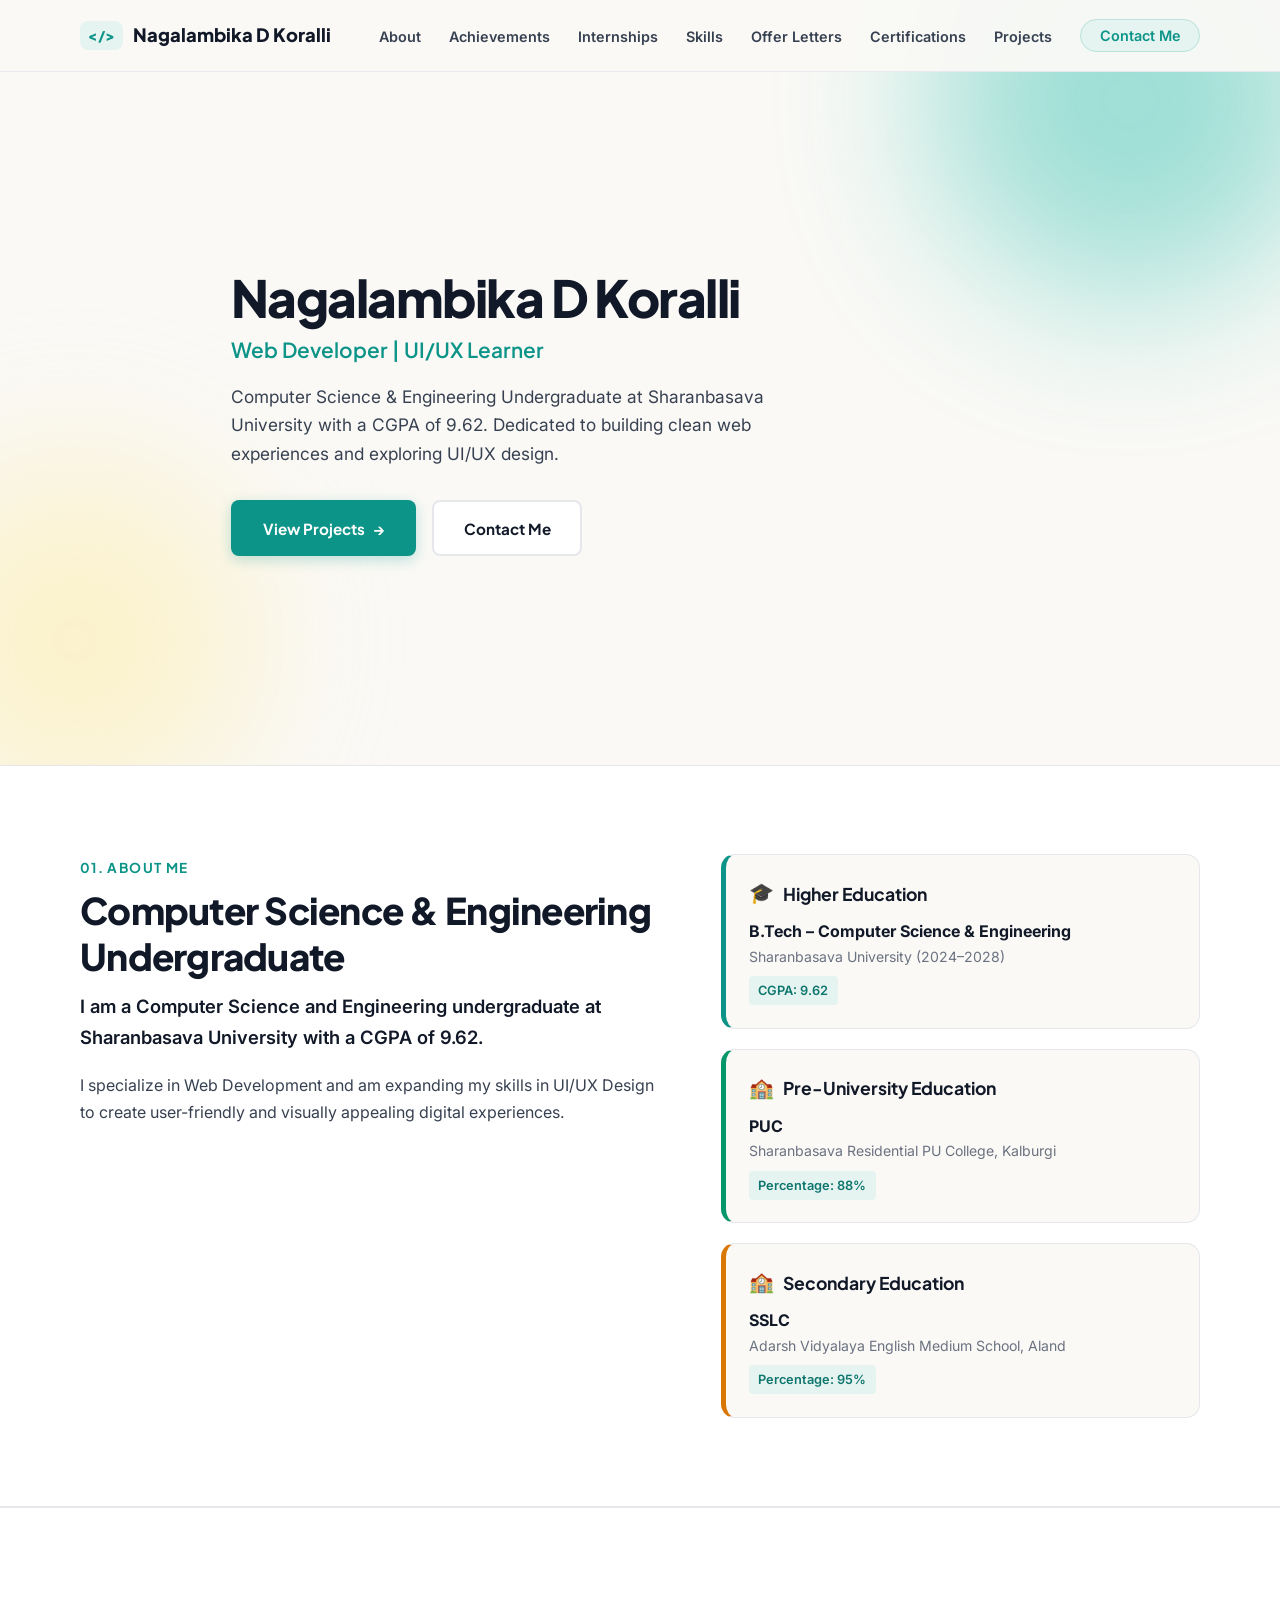
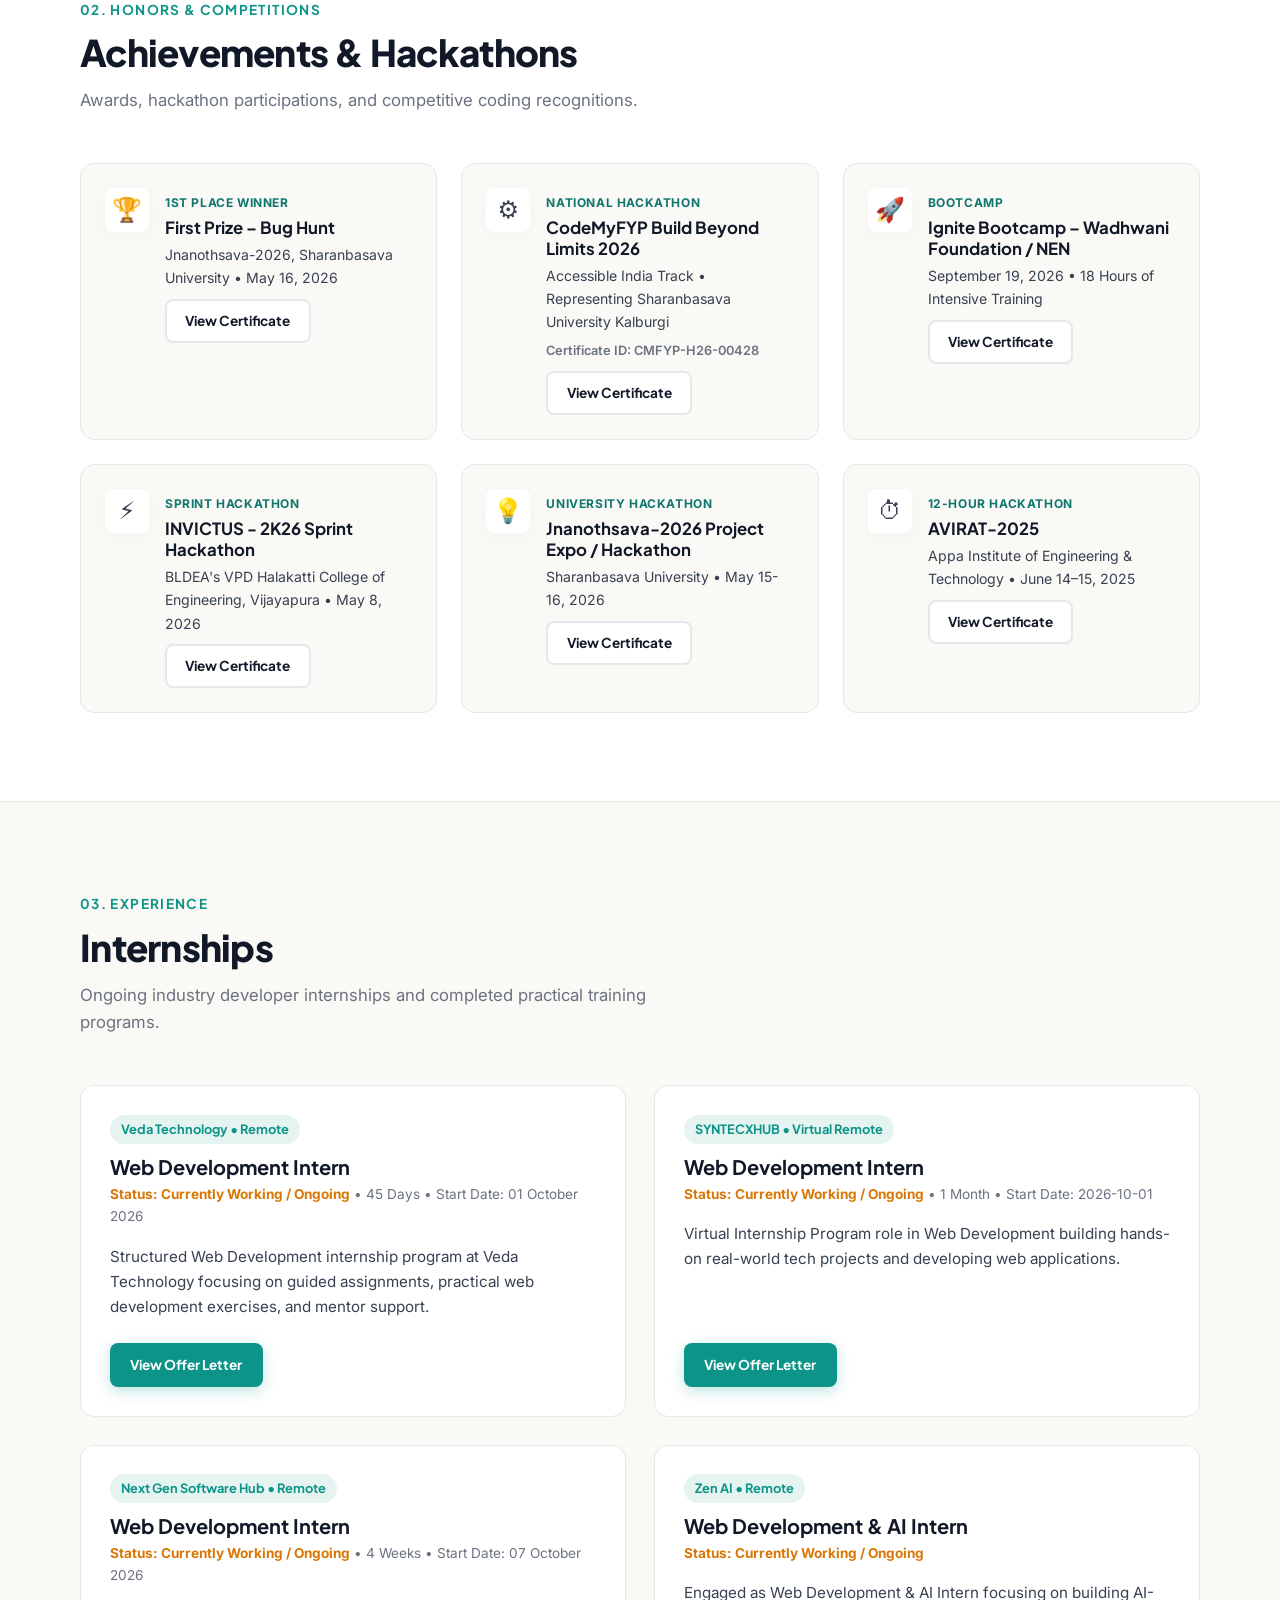
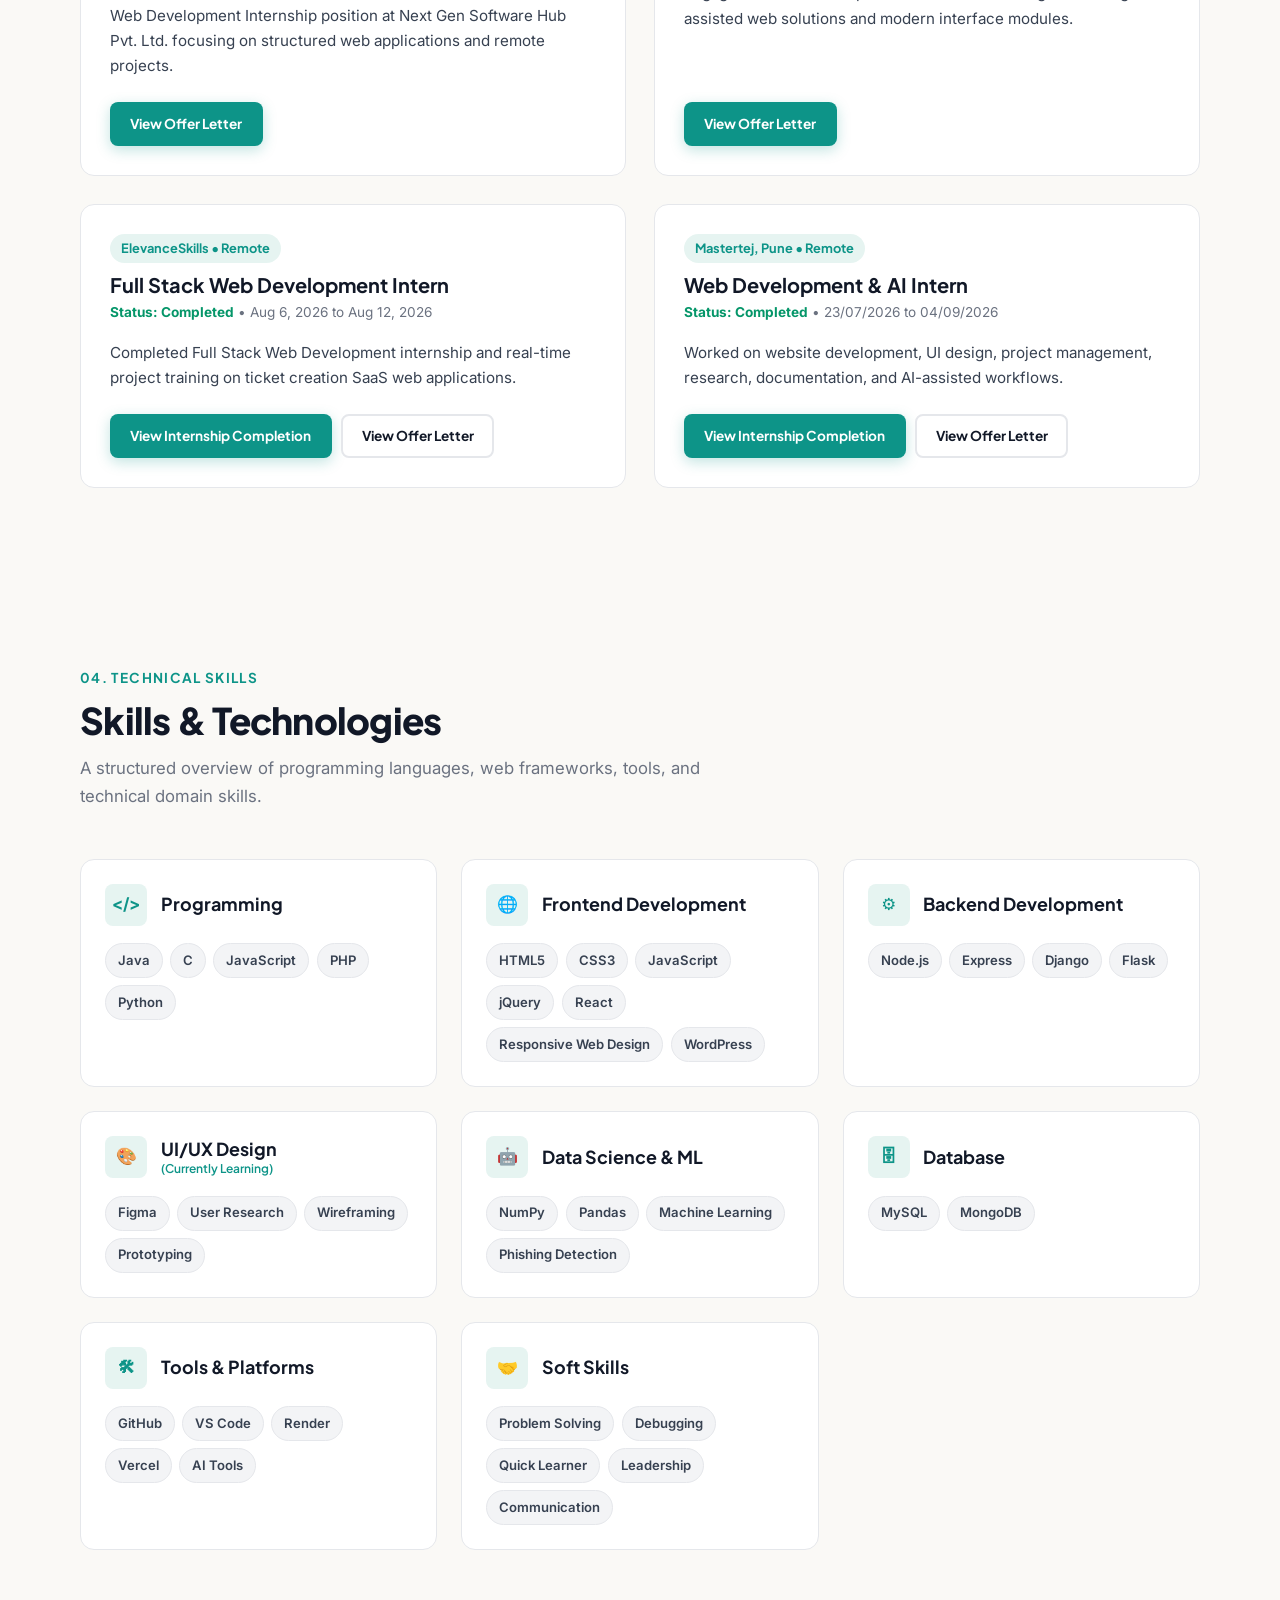
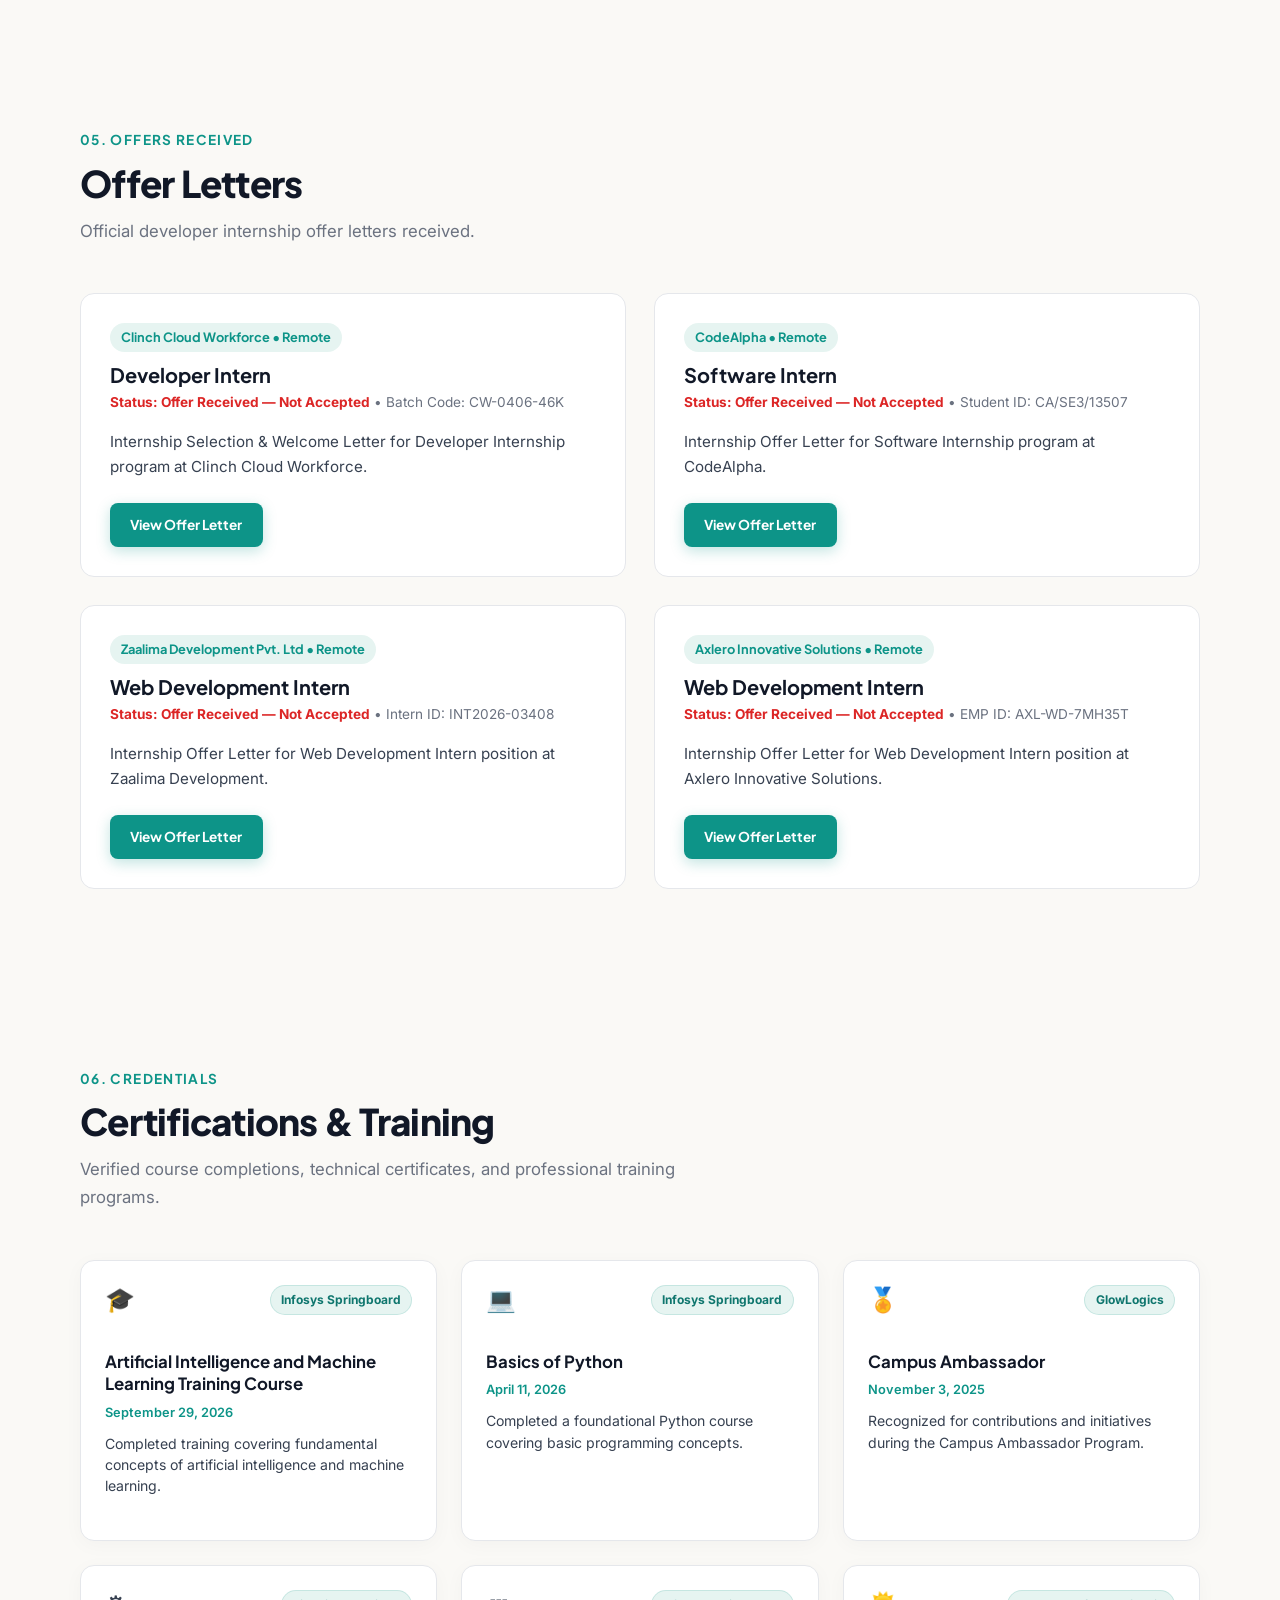
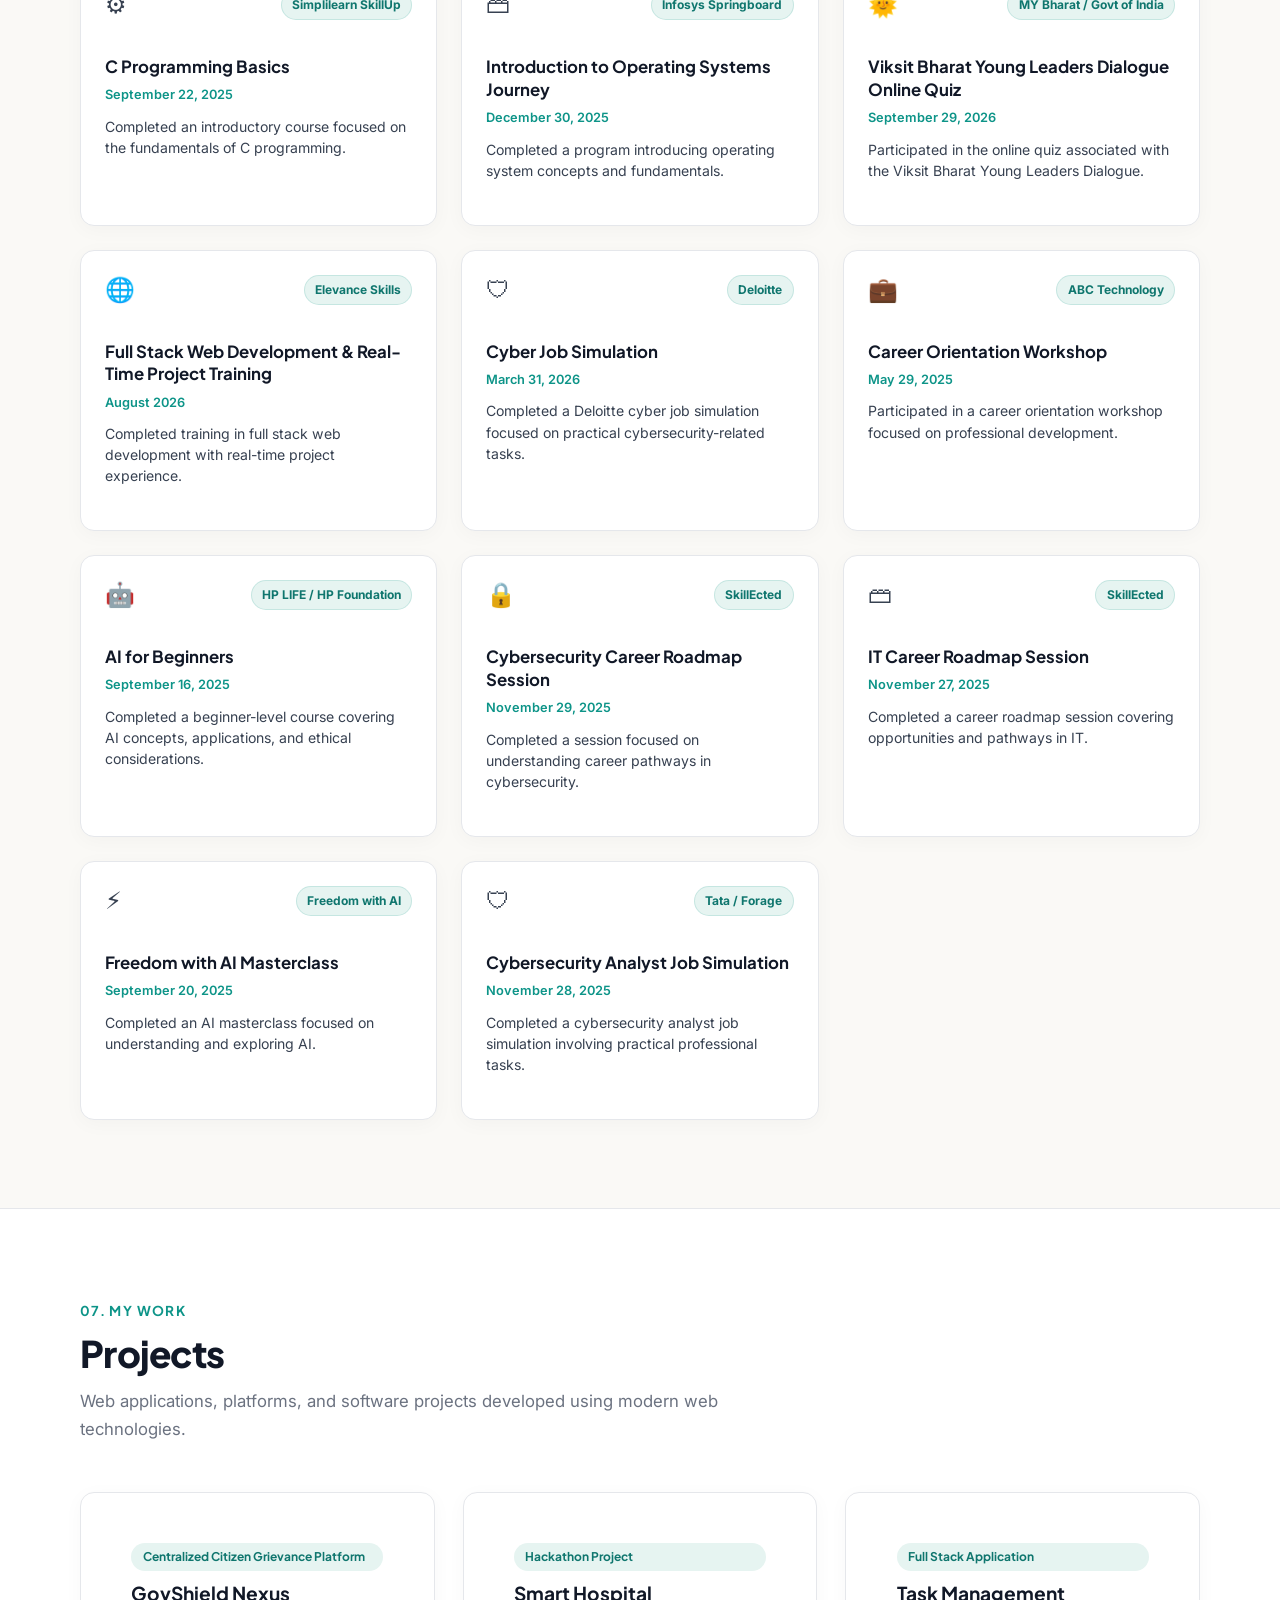
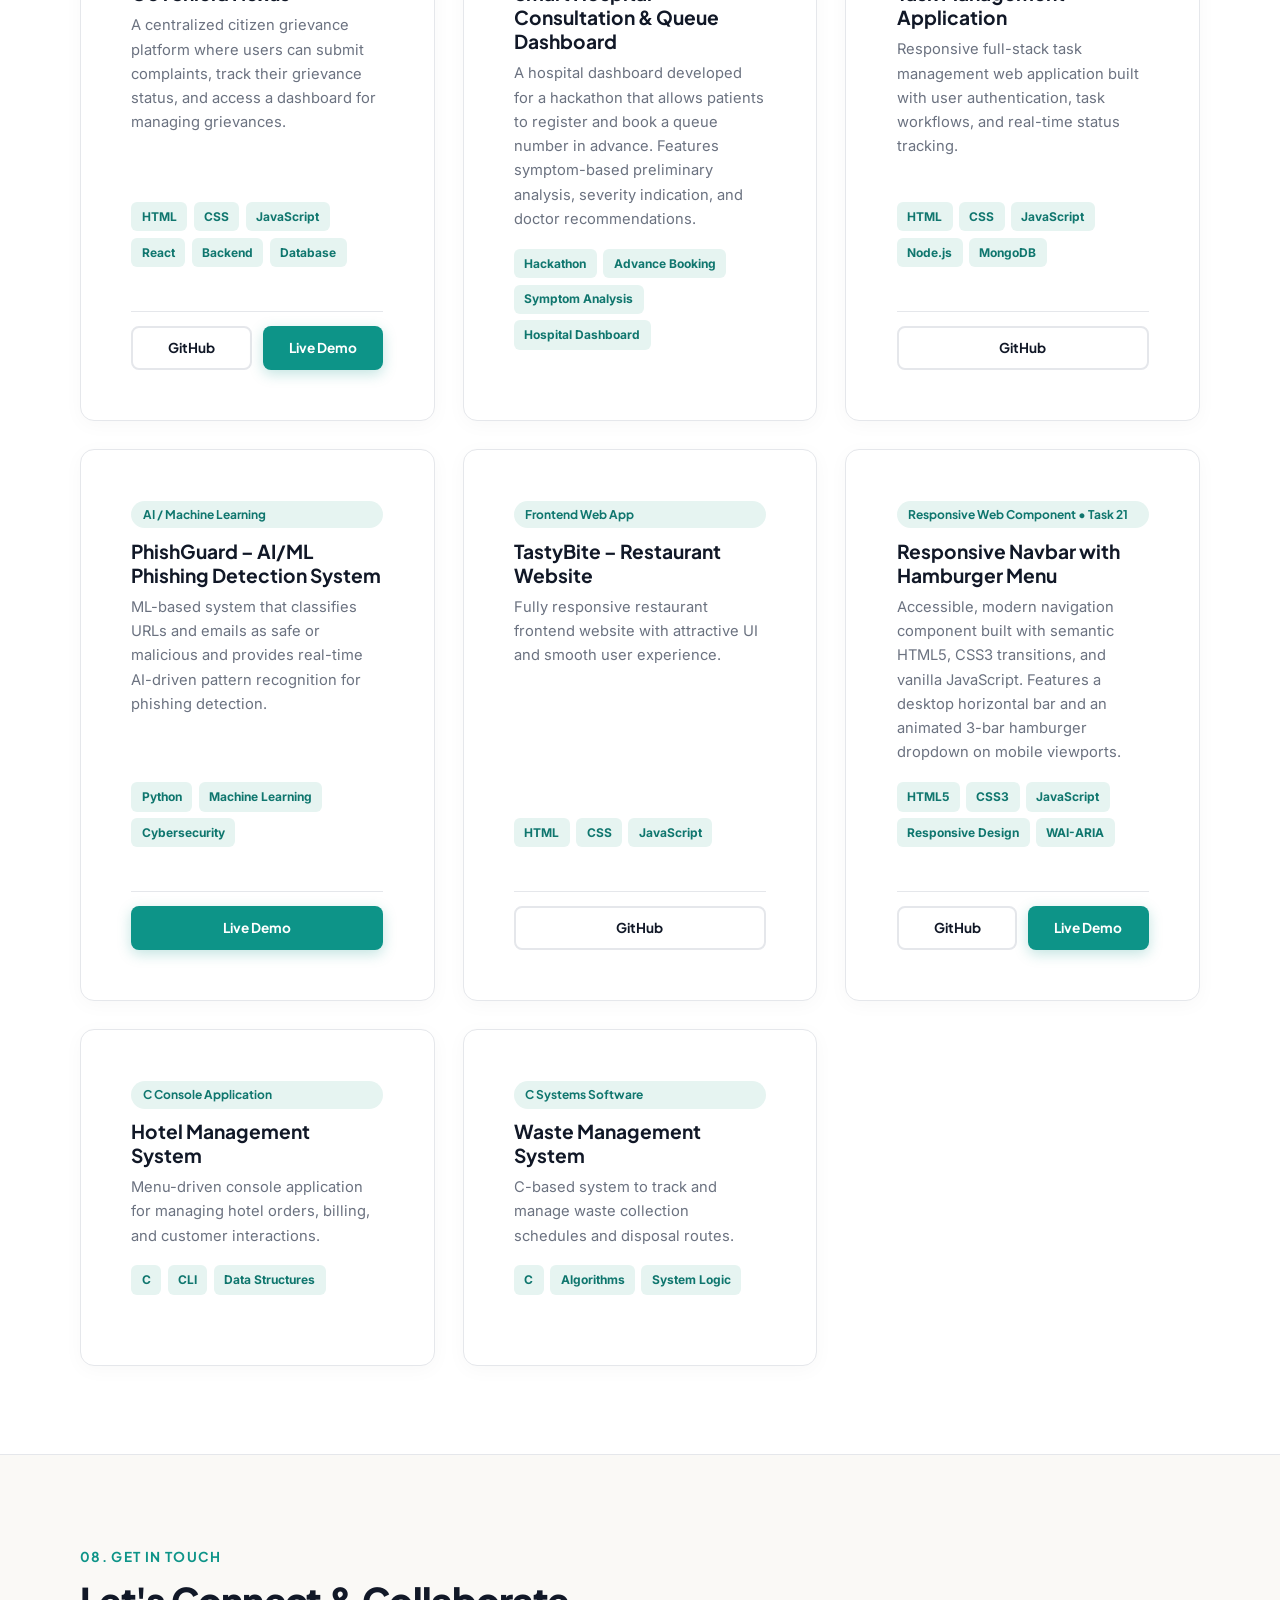
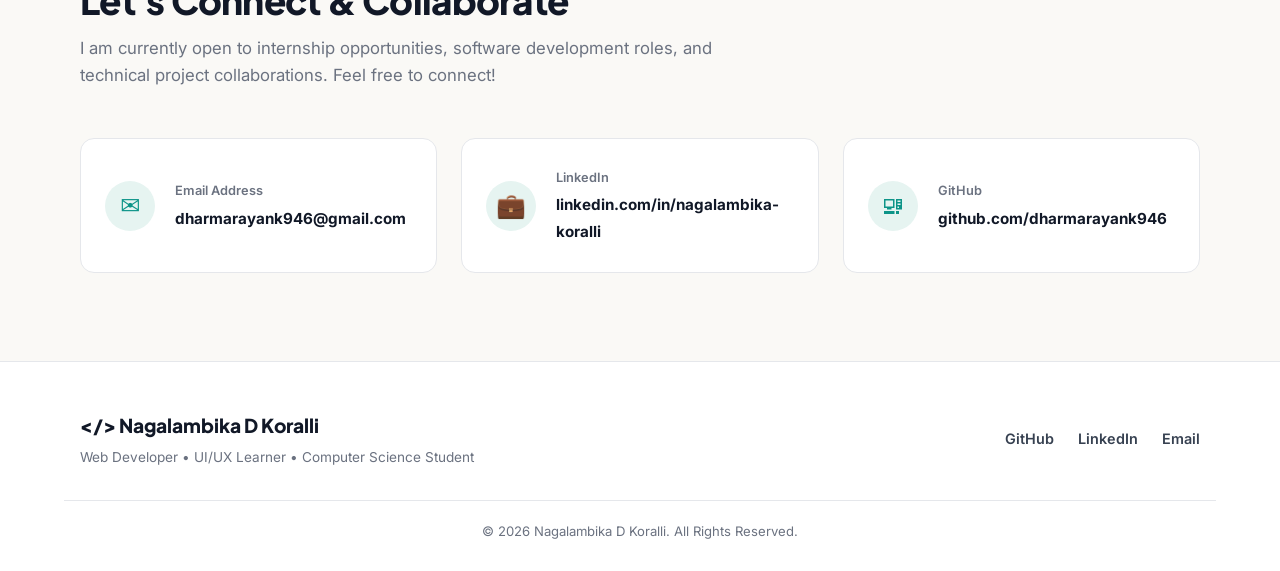
==== commit bc718909: "feat: add Task 21 Responsive Navbar project to portfolio website and include reports" ====
--- a/index.html
+++ b/index.html
@@ -885,6 +885,32 @@
             </div>
           </article>
 
+          <!-- Project 6: Responsive Navbar with Hamburger Menu (Task 21) -->
+          <article class="project-card">
+            <div class="card-body">
+              <span class="category-chip">Responsive Web Component • Task 21</span>
+              <h3 class="card-title">Responsive Navbar with Hamburger Menu</h3>
+              <p class="card-text">
+                Accessible, modern navigation component built with semantic HTML5, CSS3 transitions, and vanilla JavaScript. Features a desktop horizontal bar and an animated 3-bar hamburger dropdown on mobile viewports.
+              </p>
+              <div class="tech-stack-list">
+                <span class="tech-tag">HTML5</span>
+                <span class="tech-tag">CSS3</span>
+                <span class="tech-tag">JavaScript</span>
+                <span class="tech-tag">Responsive Design</span>
+                <span class="tech-tag">WAI-ARIA</span>
+              </div>
+              <div class="card-footer-links">
+                <a href="https://github.com/dharmarayank946/Responsive-Navbar-Hamburger-Menu" target="_blank" rel="noopener noreferrer" class="btn btn-sm btn-outline">
+                  GitHub
+                </a>
+                <a href="https://dharmarayank946.github.io/Responsive-Navbar-Hamburger-Menu/" target="_blank" rel="noopener noreferrer" class="btn btn-sm btn-primary">
+                  Live Demo
+                </a>
+              </div>
+            </div>
+          </article>
+
           <!-- Project 6: Hotel Management System -->
           <article class="project-card">
             <div class="card-body">
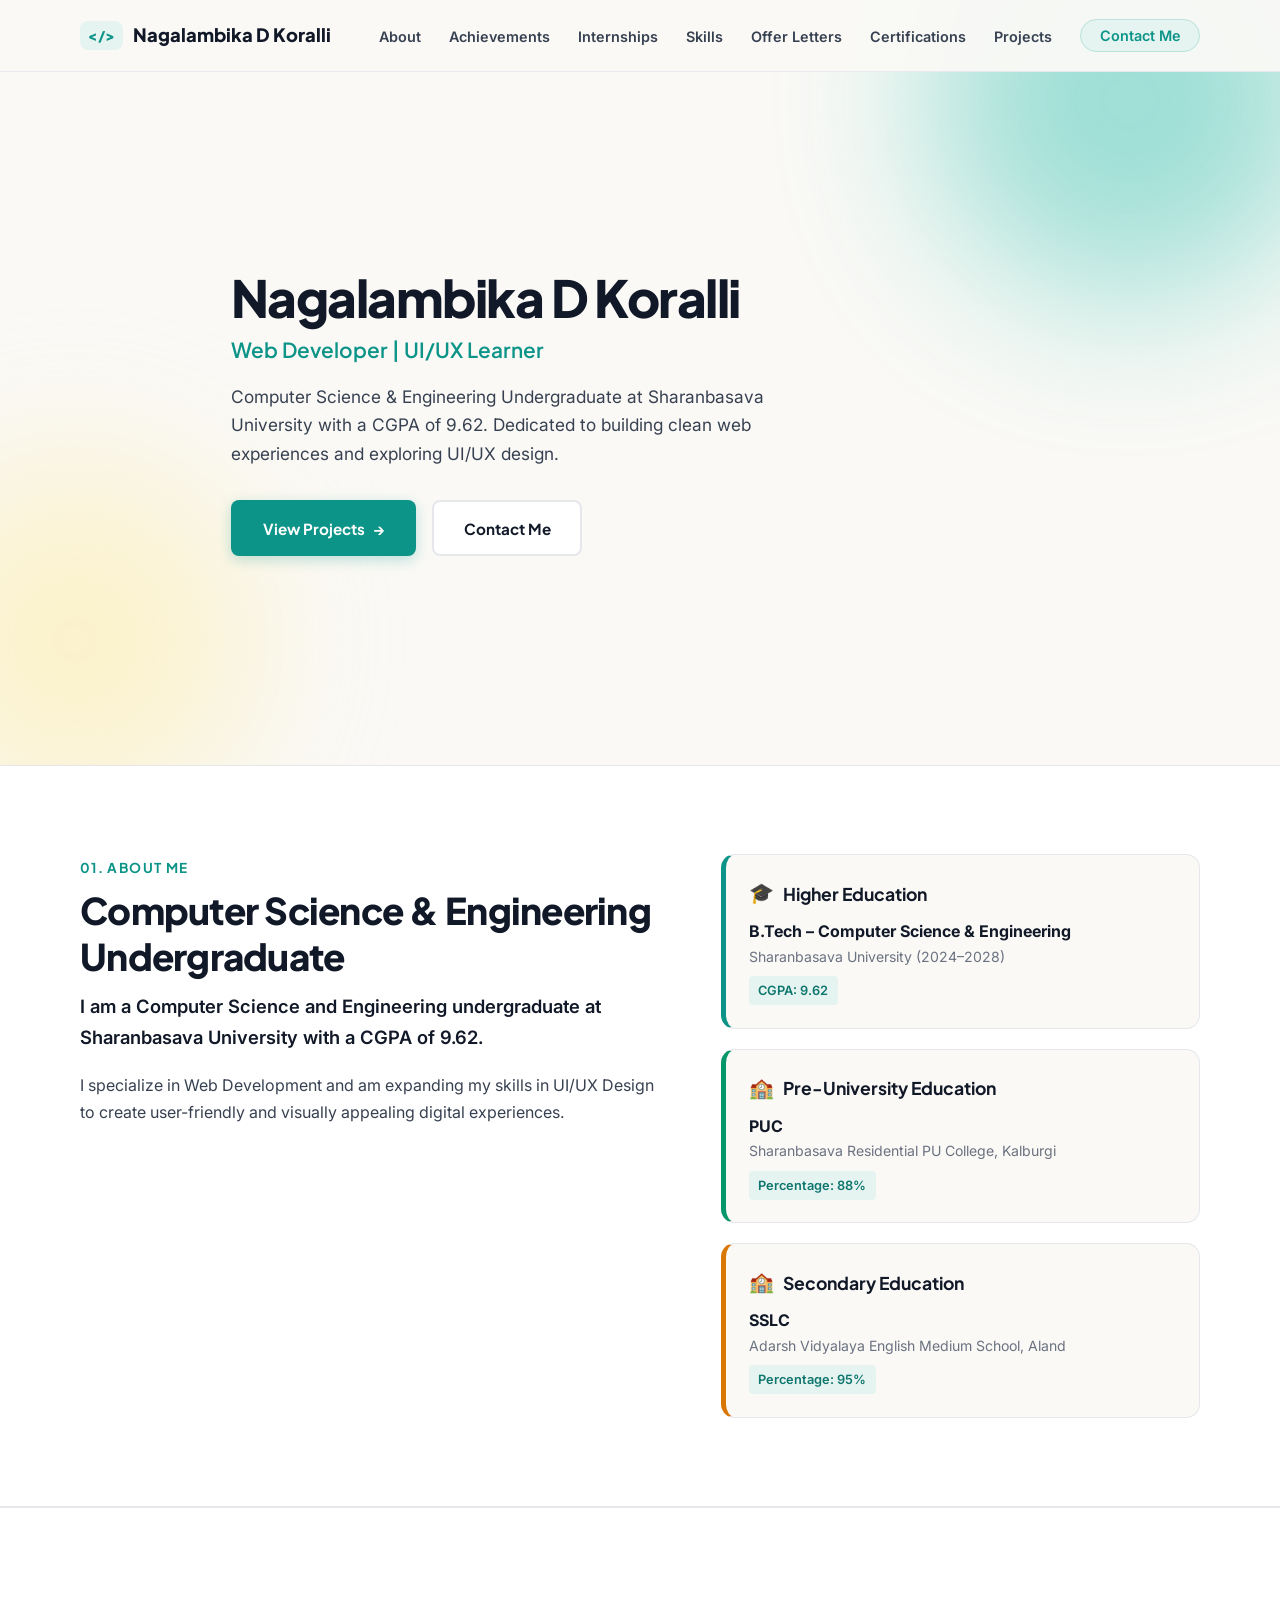
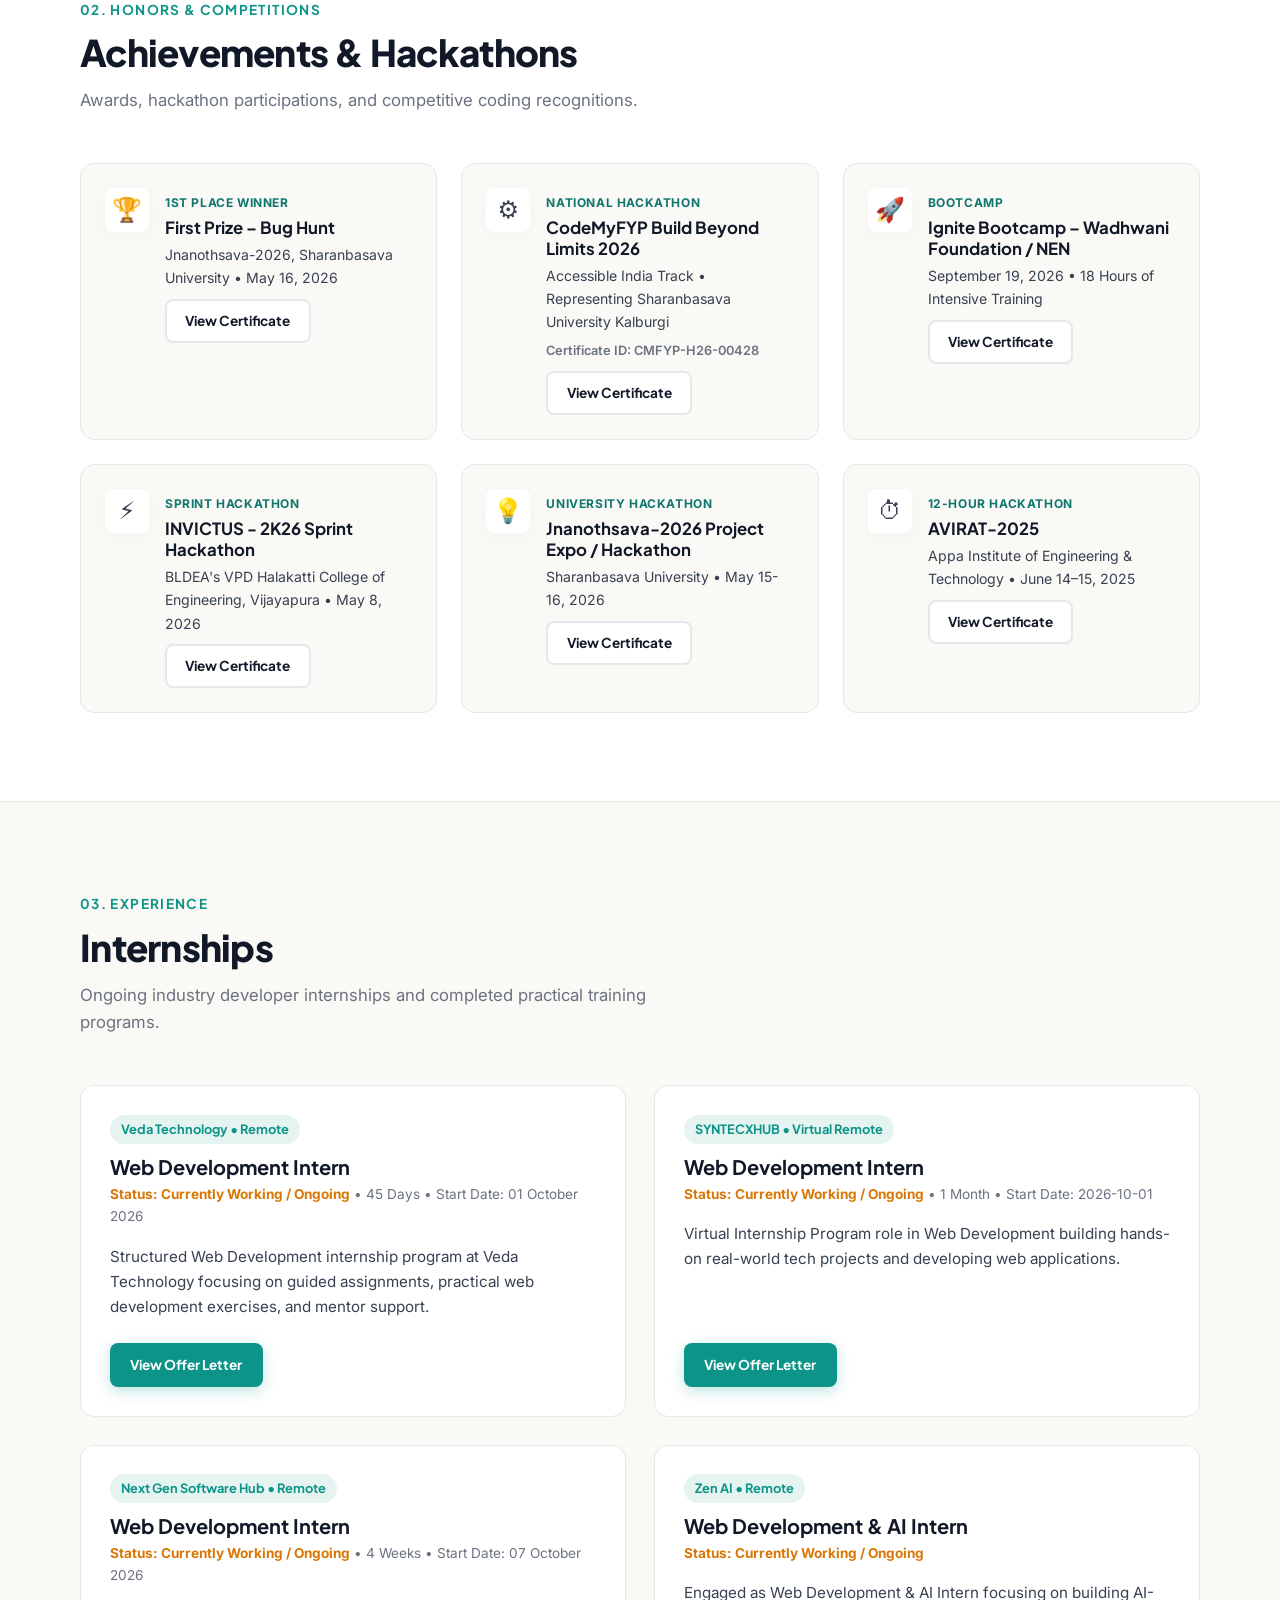
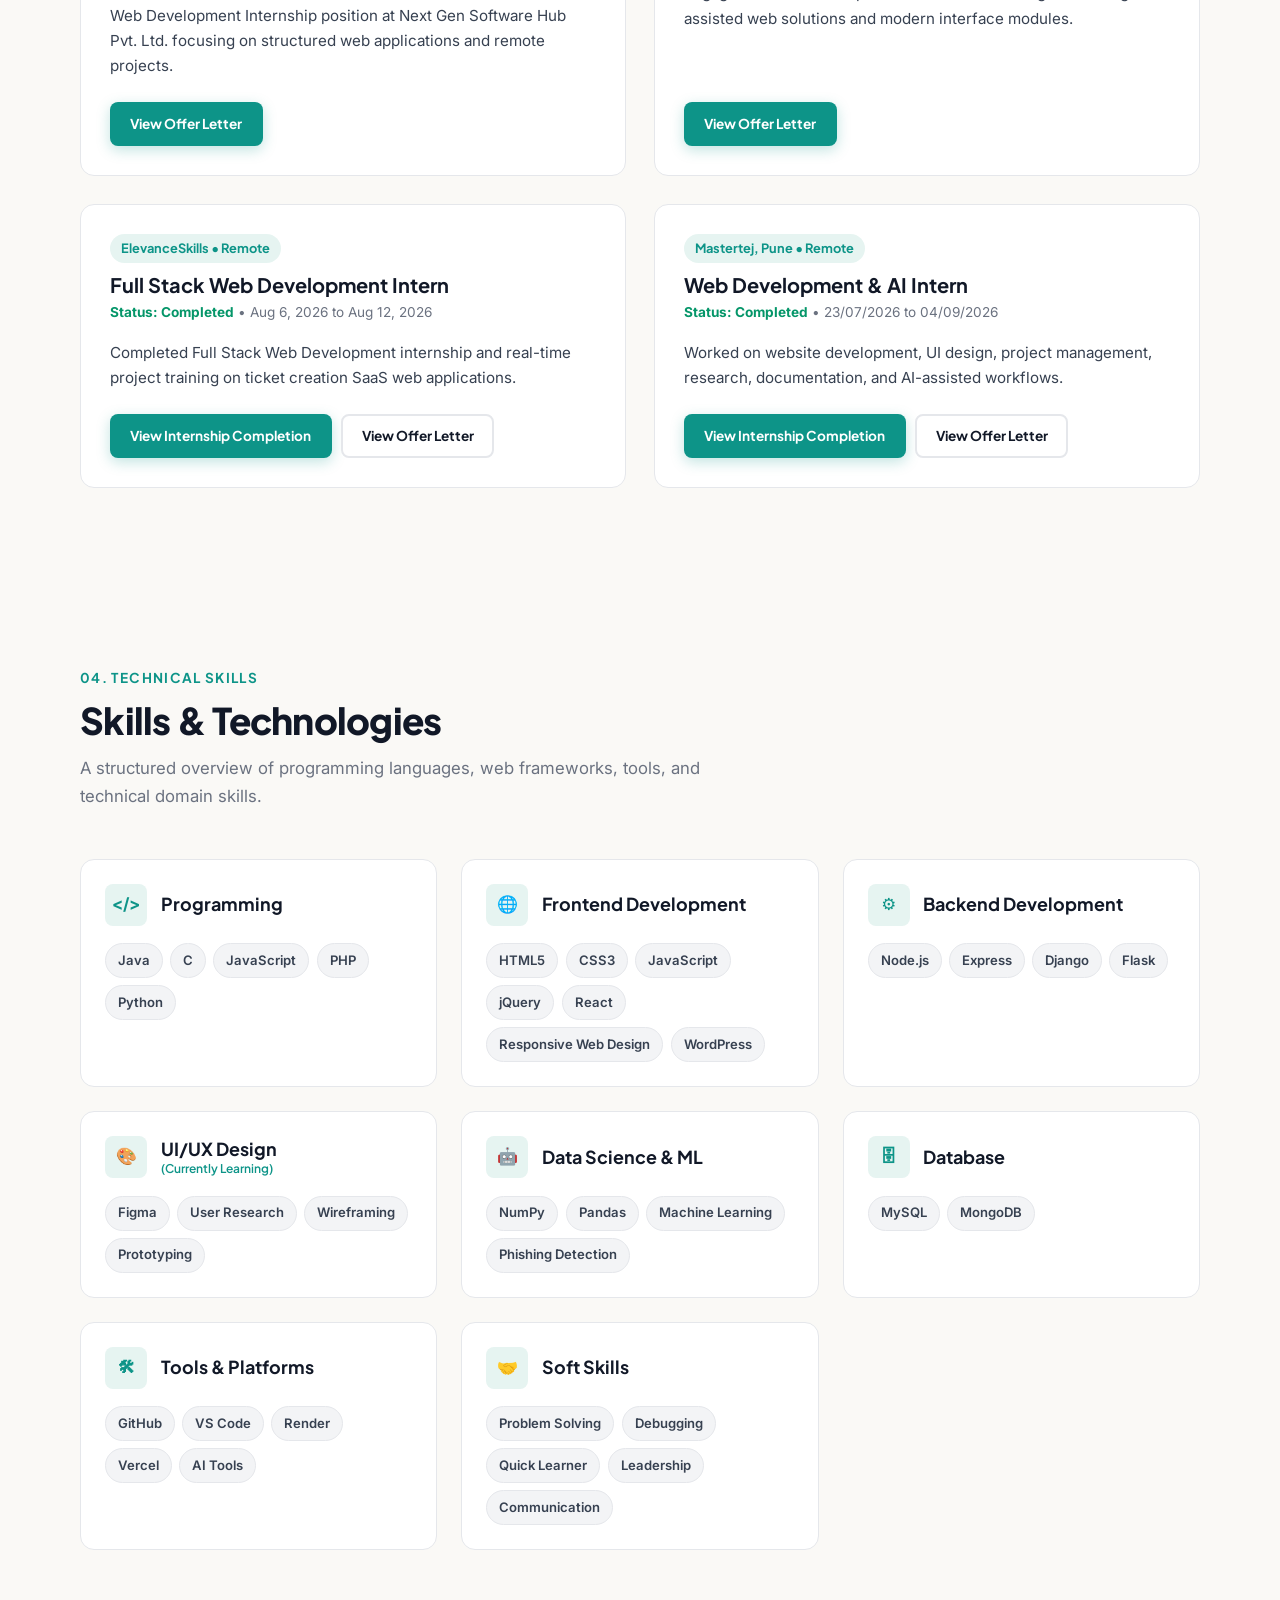
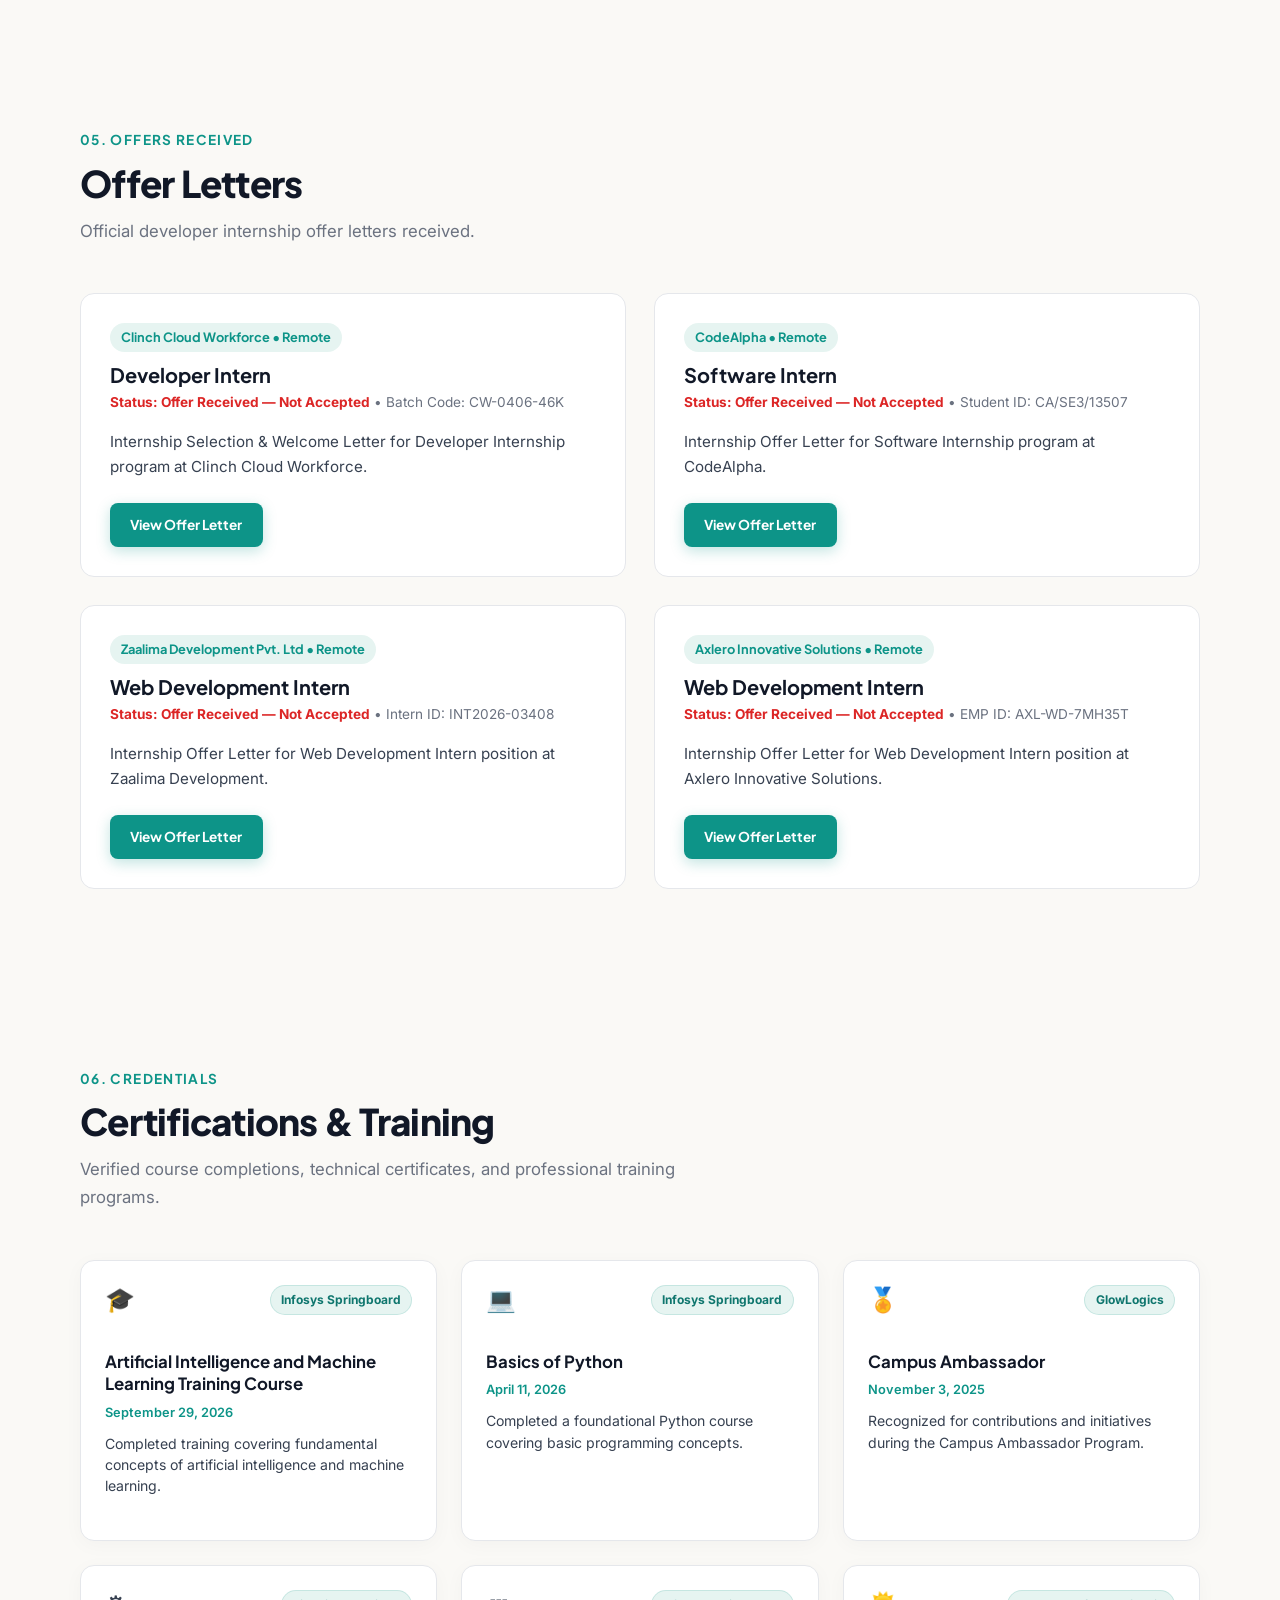
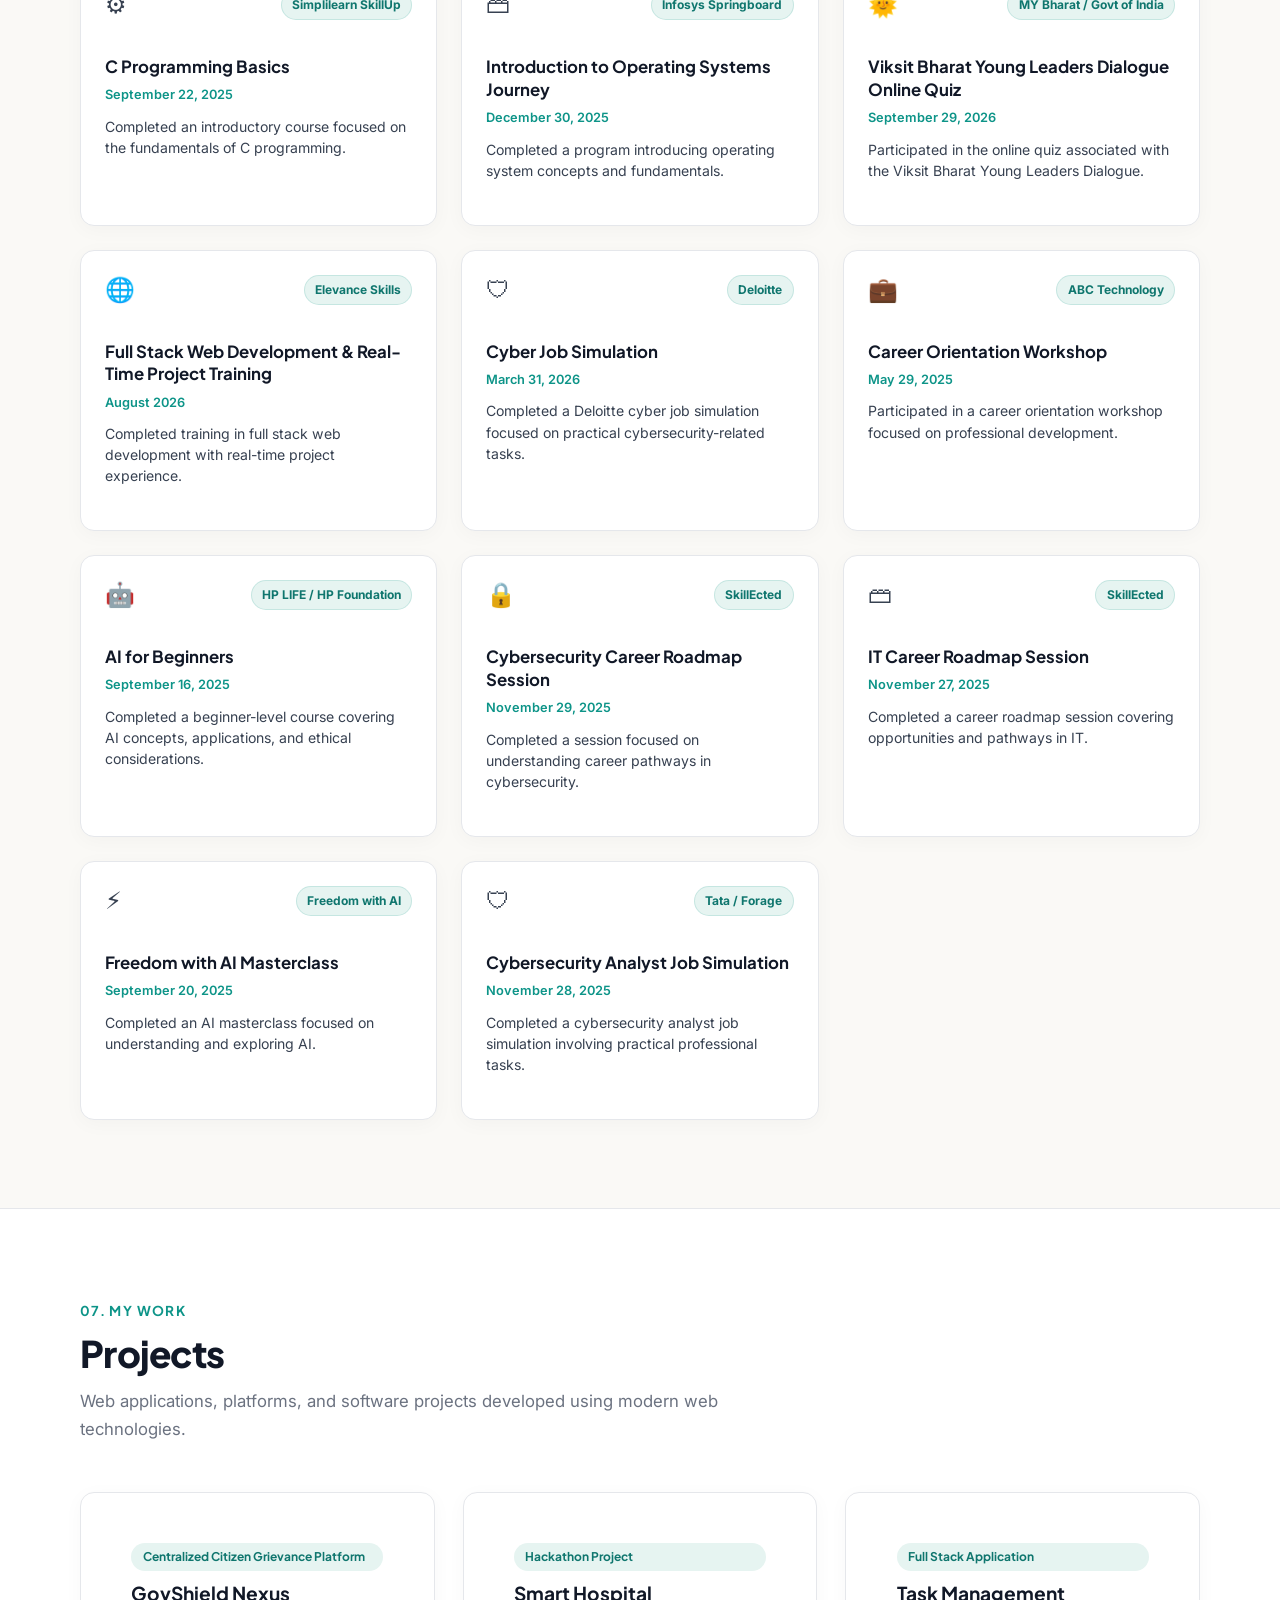
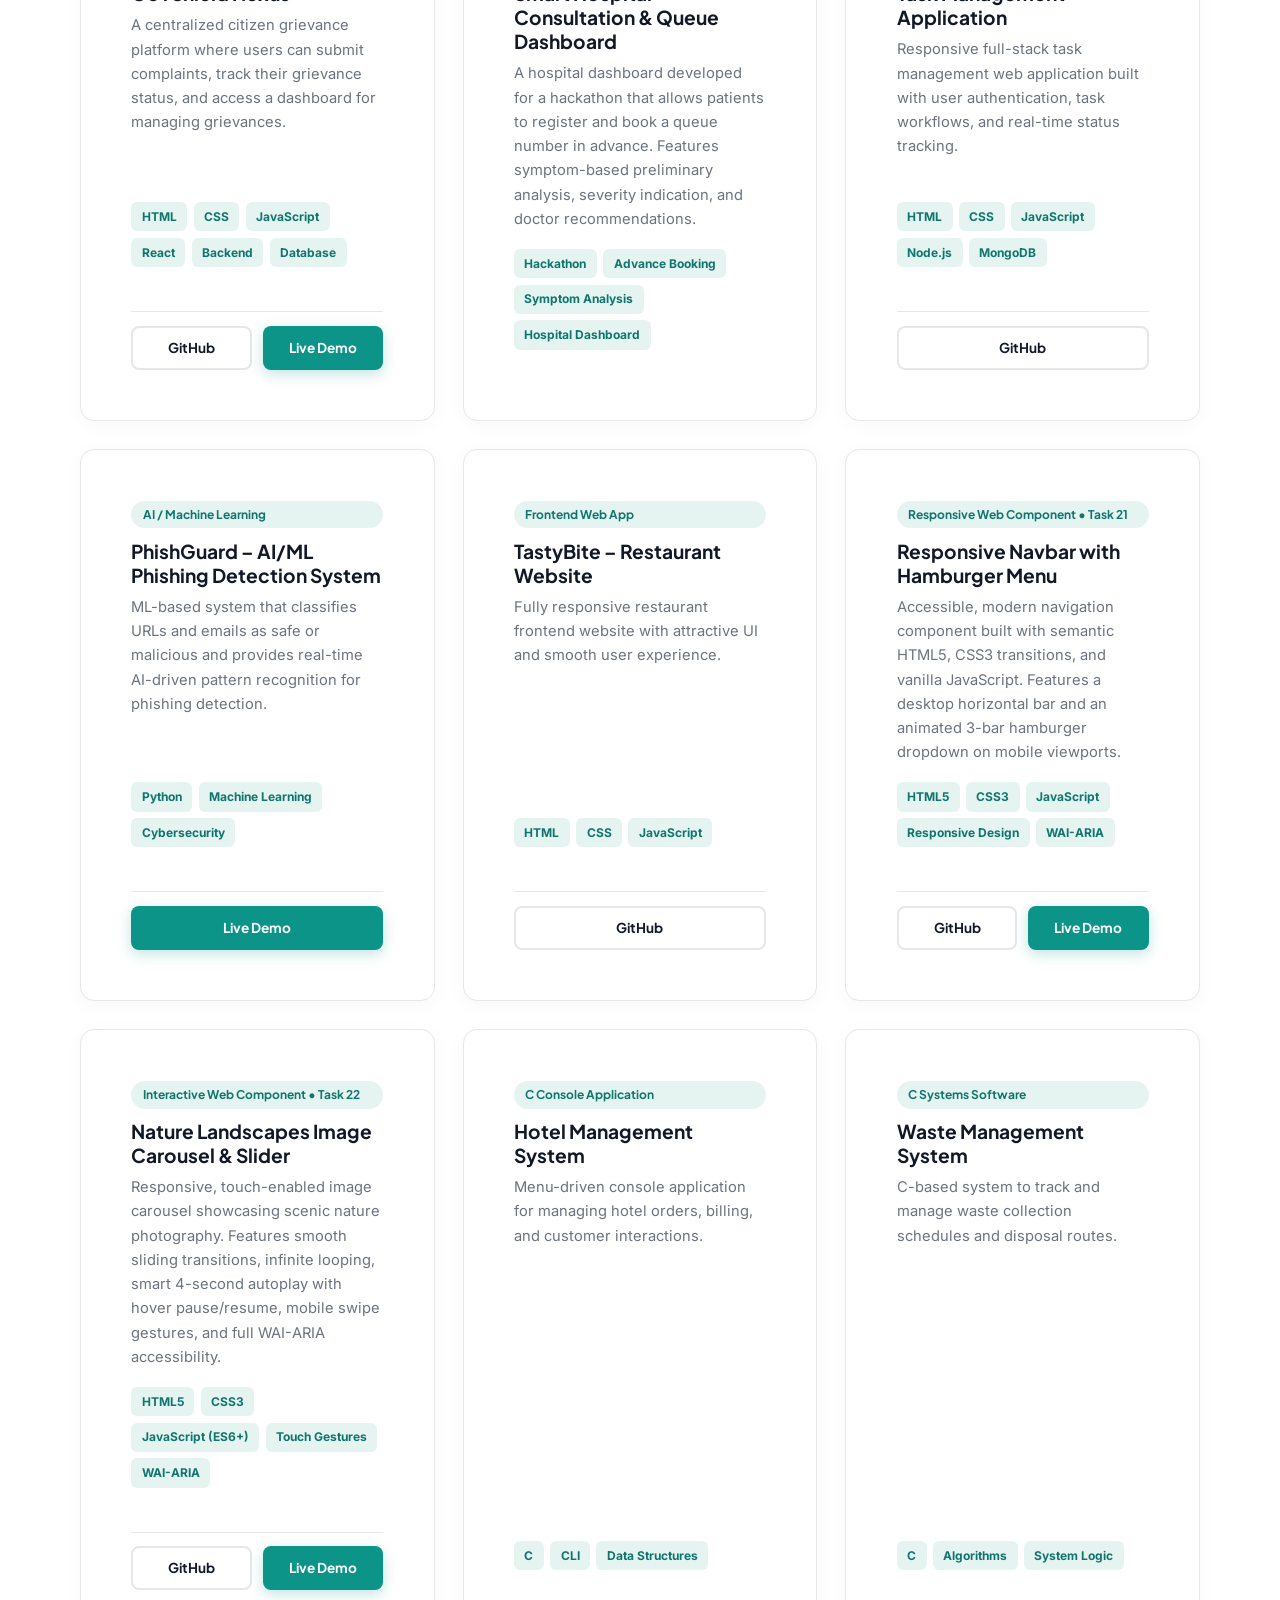
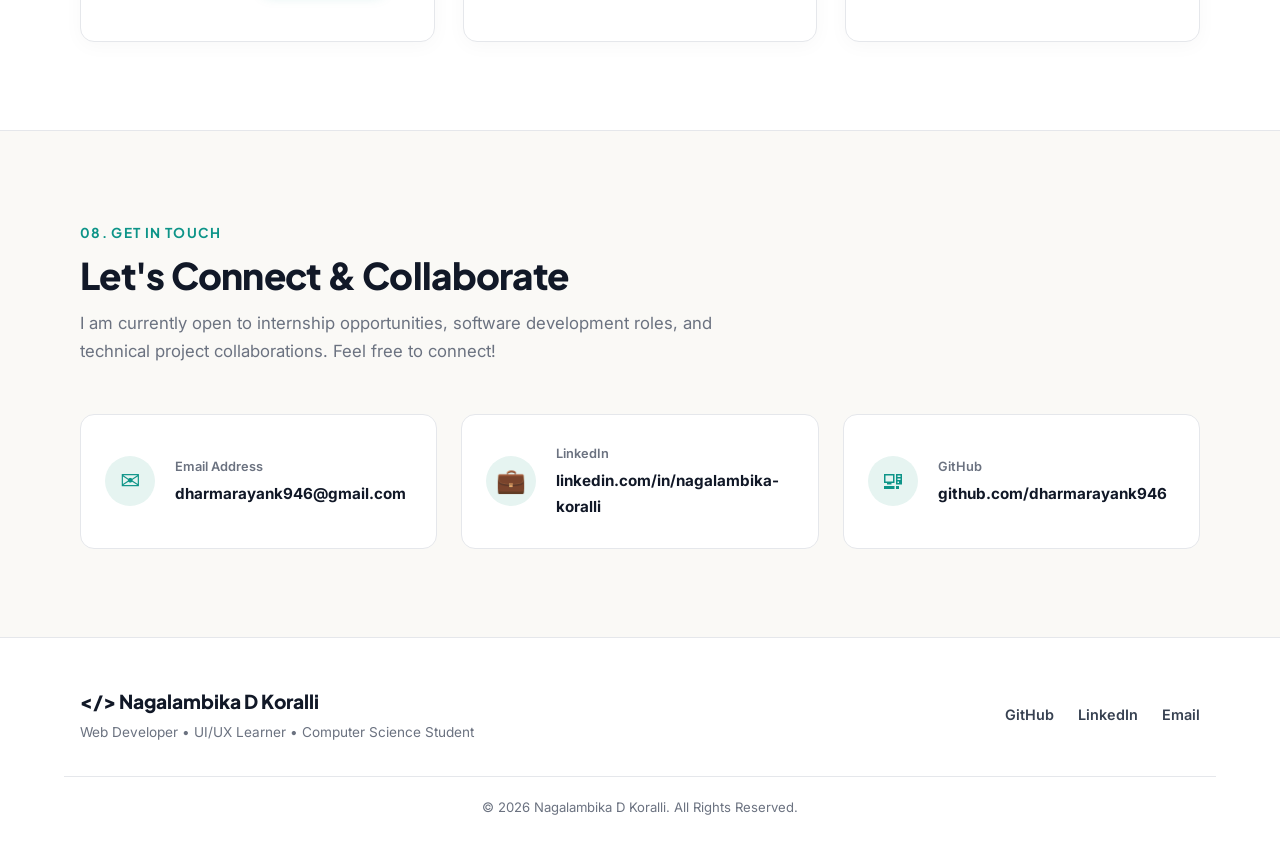
==== commit 44582fb1: "feat: add Task 22 Image Carousel Slider project to portfolio website and include reports" ====
--- a/index.html
+++ b/index.html
@@ -911,7 +911,33 @@
             </div>
           </article>
 
-          <!-- Project 6: Hotel Management System -->
+          <!-- Project 7: Image Carousel & Slider (Task 22) -->
+          <article class="project-card">
+            <div class="card-body">
+              <span class="category-chip">Interactive Web Component • Task 22</span>
+              <h3 class="card-title">Nature Landscapes Image Carousel &amp; Slider</h3>
+              <p class="card-text">
+                Responsive, touch-enabled image carousel showcasing scenic nature photography. Features smooth sliding transitions, infinite looping, smart 4-second autoplay with hover pause/resume, mobile swipe gestures, and full WAI-ARIA accessibility.
+              </p>
+              <div class="tech-stack-list">
+                <span class="tech-tag">HTML5</span>
+                <span class="tech-tag">CSS3</span>
+                <span class="tech-tag">JavaScript (ES6+)</span>
+                <span class="tech-tag">Touch Gestures</span>
+                <span class="tech-tag">WAI-ARIA</span>
+              </div>
+              <div class="card-footer-links">
+                <a href="https://github.com/dharmarayank946/Image-Carousel-Slider" target="_blank" rel="noopener noreferrer" class="btn btn-sm btn-outline">
+                  GitHub
+                </a>
+                <a href="https://dharmarayank946.github.io/Image-Carousel-Slider/" target="_blank" rel="noopener noreferrer" class="btn btn-sm btn-primary">
+                  Live Demo
+                </a>
+              </div>
+            </div>
+          </article>
+
+          <!-- Project 8: Hotel Management System -->
           <article class="project-card">
             <div class="card-body">
               <span class="category-chip">C Console Application</span>
@@ -927,7 +953,7 @@
             </div>
           </article>
 
-          <!-- Project 7: Waste Management System -->
+          <!-- Project 9: Waste Management System -->
           <article class="project-card">
             <div class="card-body">
               <span class="category-chip">C Systems Software</span>
